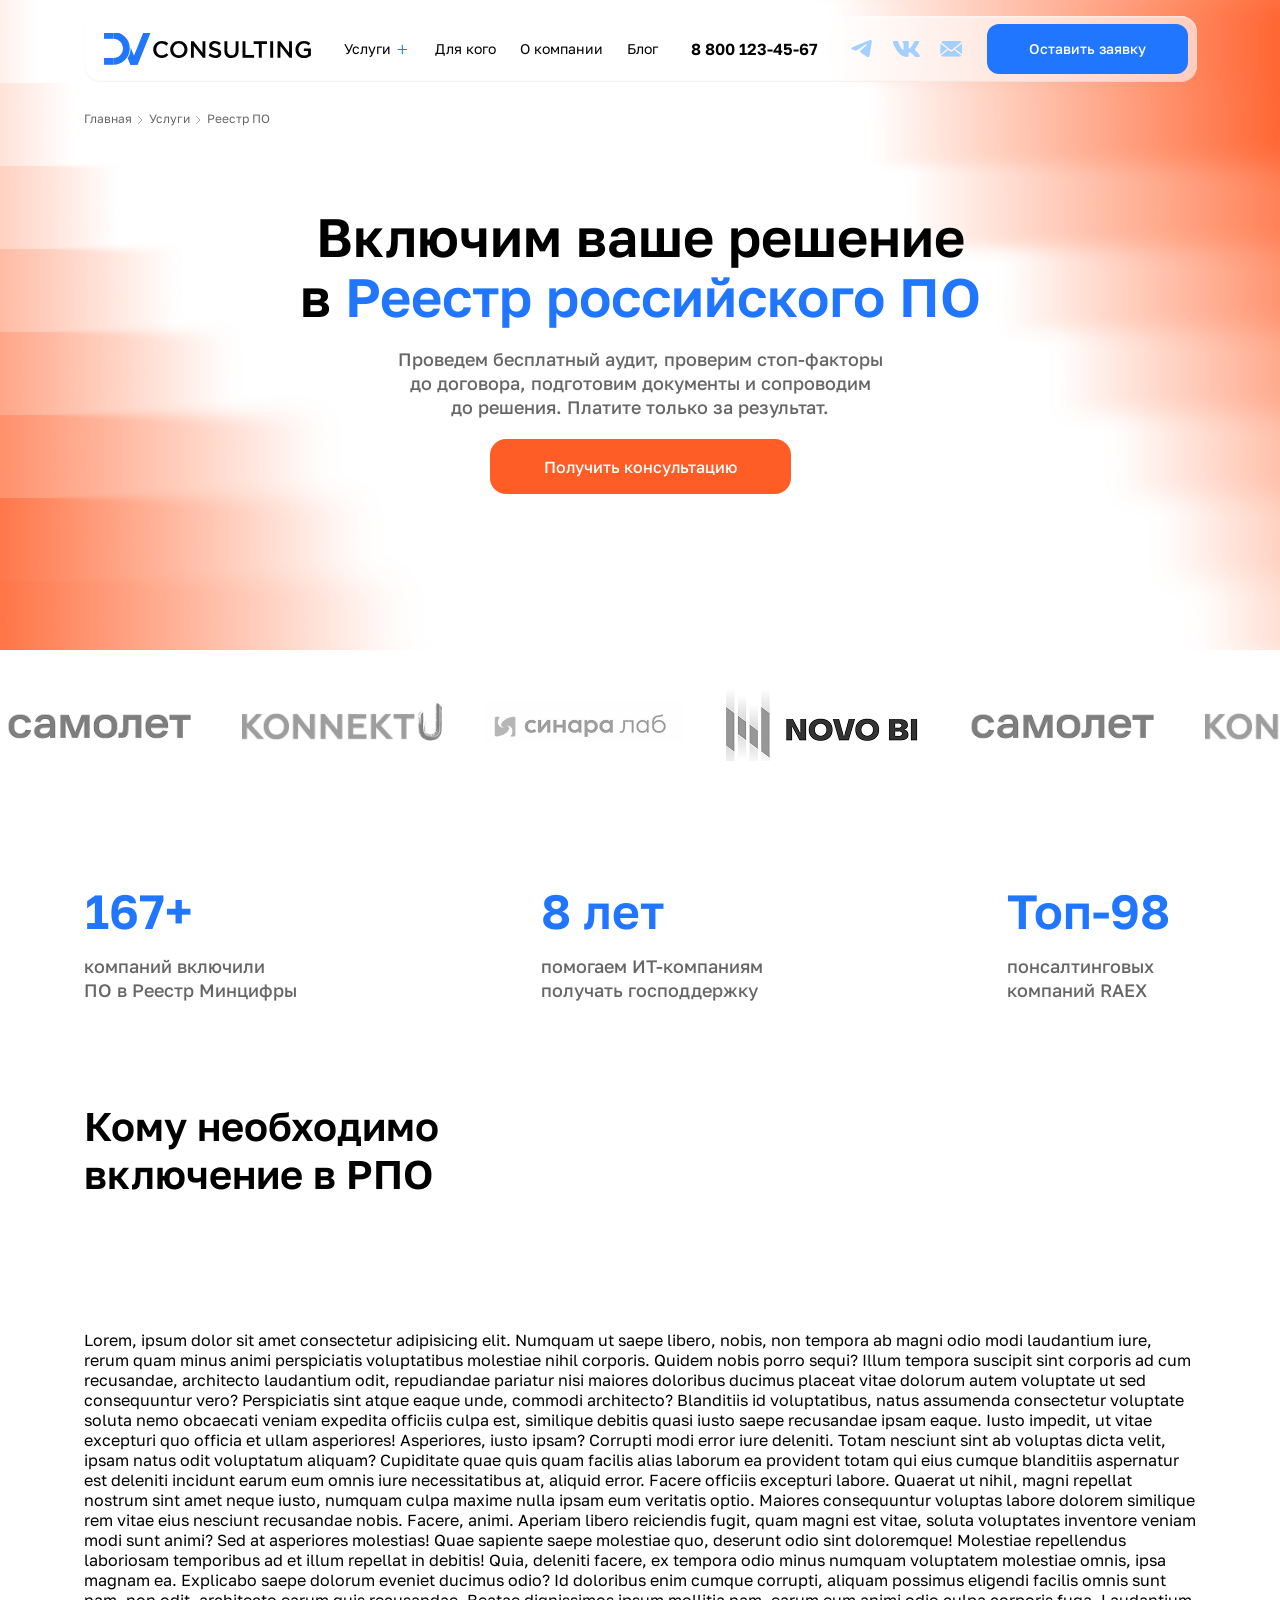
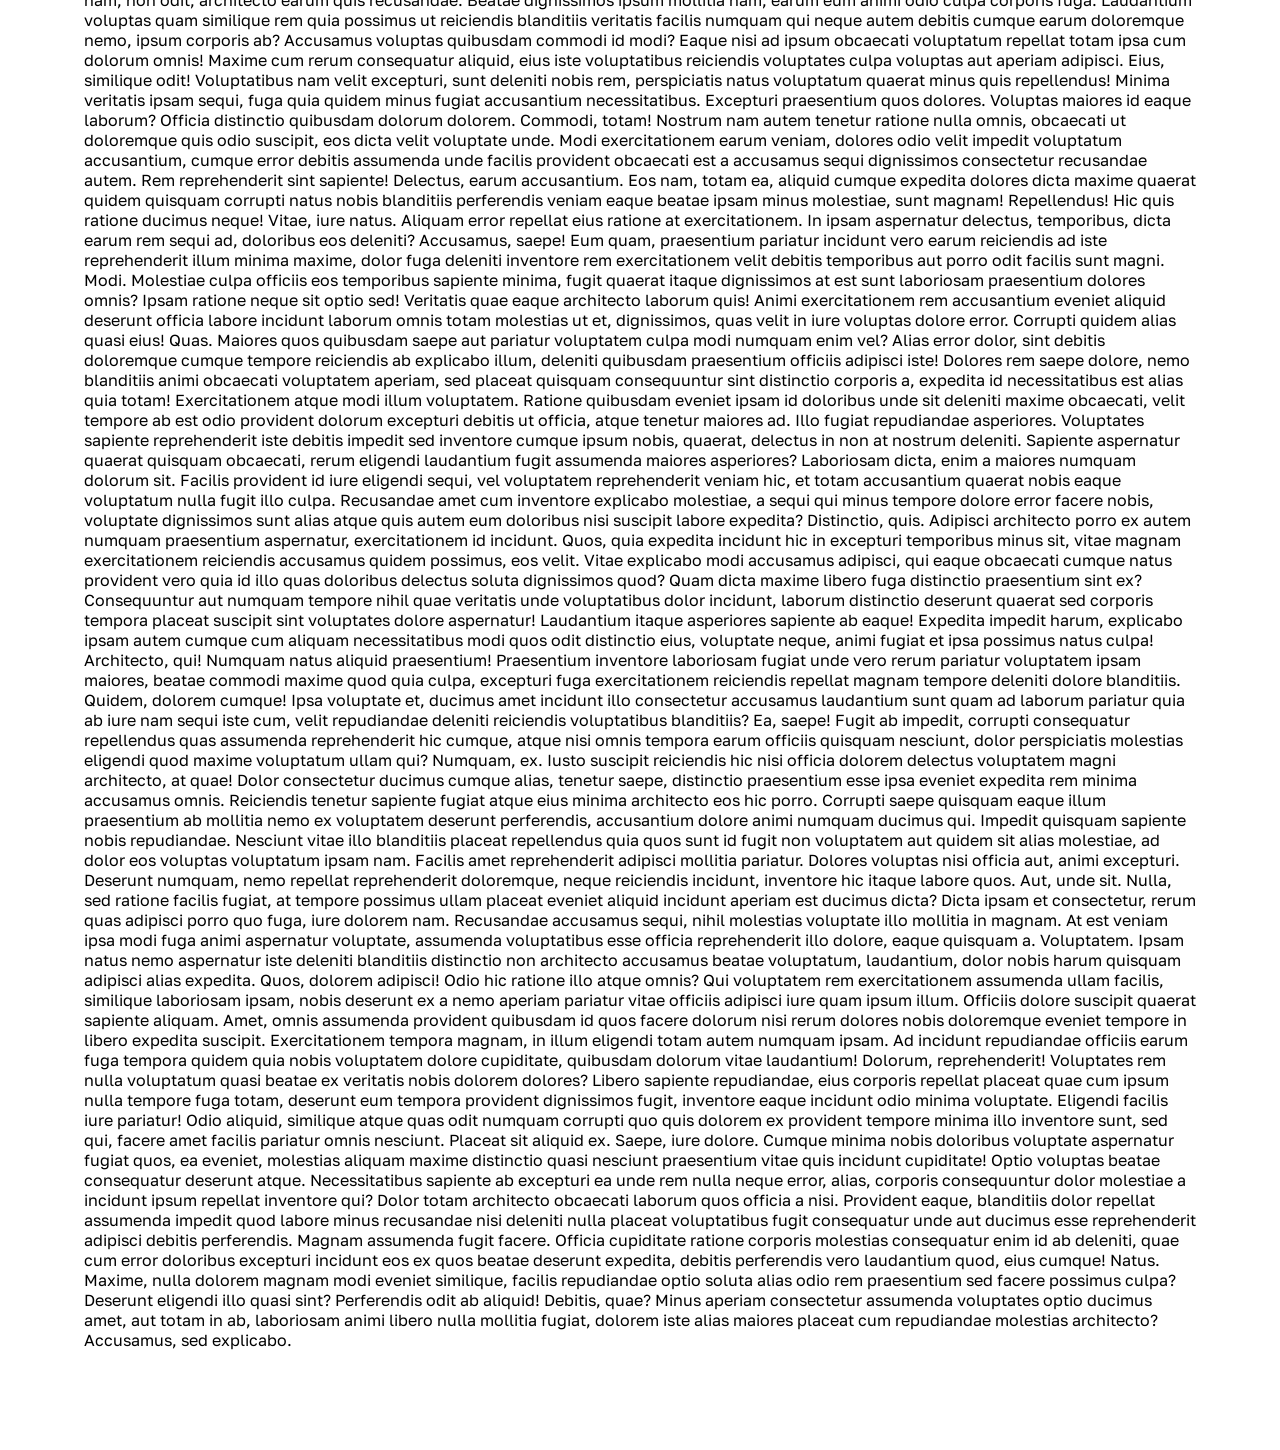
==== index.html @ 83bd67a0 "init" ====
<!DOCTYPE html>
<html lang="en">

<head>
    <meta charset="UTF-8">
    <meta name="viewport" content="width=device-width, initial-scale=1.0">
    <title>Document</title>
    <link rel="stylesheet" href="./styles/style.css">
</head>

<body>
    <header class="header">
        <div class="header-container glass-effect">
            <a href="#" class="logo-wrapper">
                <img src="./images/Logo.svg" alt="логотип">
            </a>
            <nav class="header-nav">

                <span class="header-nav__item" data-btn="header-menu">
                    Услуги
                </span>


                <a href="#" class="header-nav__item ">
                    Для кого
                </a>
                <a href="#" class="header-nav__item ">
                    О компании
                </a>
                <a href="#" class="header-nav__item ">
                    Блог
                </a>
            </nav>
            <a href="tel:+78001234567" class="number-phone-link">8 800 123-45-67</a>
            <div class="header-btns-container">
                <div class="social-links">
                    <a href="#" class="social-link social-link_tg"></a>
                    <a href="#" class="social-link social-link_vk"></a>
                    <a href="#" class="social-link social-link_mail"></a>
                </div>
                <div class="btn btn-second btn-small">Оставить заявку</div>
            </div>
            <div class="btn_mobile_menu"></div>
        </div>
        <div class="header-menu glass-effect">
            <div class="header-menu_column">
                <img src="./images/header-menu-icon/star.svg" alt="Звёздочка" class="header-menu_column__img">
                <h5 class="header-menu_column__title">
                    Статус
                </h5>
                <ol class="header-menu_column__list">
                    <li>
                        <a href="#">
                            Сопровождение
                        </a>
                    </li>
                    <li>
                        <a href="#">
                            Аудит
                        </a>
                    </li>
                    <li>
                        <a href="#">
                            Драфт договора
                        </a>
                    </li>
                    <li>
                        <a href="#">
                            Документация
                        </a>
                    </li>
                    <li>
                        <a href="#">
                            Инвестиции
                        </a>
                    </li>
                    <li>
                        <a href="#">
                            Микрогранты
                        </a>
                    </li>
                    <li>
                        <a href="#">
                            Оформление
                        </a>
                    </li>
                    <li>
                        <a href="#">
                            Консультации
                        </a>
                    </li>
                    <li>
                        <a href="#">
                            Статус Сколково
                        </a>
                    </li>
                    <li>
                        <a href="#">
                            Реестр МТК
                        </a>
                    </li>
                    <li>
                        <a href="#">
                            Статус ИНТЦ
                        </a>
                    </li>
                </ol>
            </div>
            <div class="header-menu_column">
                <img src="./images/header-menu-icon/shield.svg" alt="Щит" class="header-menu_column__img">
                <h5 class="header-menu_column__title">
                    Минпромторг
                </h5>
                <ol class="header-menu_column__list">
                    <li>
                        <a href="#">
                            Минпромторг
                        </a>
                    </li>
                    <li>
                        <a href="#">
                            Сертификация
                        </a>
                    </li>
                    <li>
                        <a href="#">
                            Документация
                        </a>
                    </li>
                    <li>
                        <a href="#">
                            Аудит
                        </a>
                    </li>
                    <li>
                        <a href="#">
                            Подбор кодов
                        </a>
                    </li>

                </ol>
            </div>
            <div class="header-menu_column">
                <img src="./images/header-menu-icon/IT.svg" alt="IT" class="header-menu_column__img">
                <h5 class="header-menu_column__title">
                    ИТ
                </h5>
                <ol class="header-menu_column__list">
                    <li>
                        <a href="#">
                            Реестр ПО
                        </a>
                    </li>
                    <li>
                        <a href="#">
                            ИТ аккредитация
                        </a>
                    </li>
                    <li>
                        <a href="#">
                            Документация
                        </a>
                    </li>
                    <li>
                        <a href="#">
                            Драфт договора
                        </a>
                    </li>
                    <li>
                        <a href="#">
                            Компоненты ПО
                        </a>
                    </li>
                    <li>
                        <a href="#">
                            Сопровождение
                        </a>
                    </li>

                </ol>
            </div>
            <div class="header-menu_column">
                <img src="./images/header-menu-icon/doc.svg" alt="Интеллектуальная собственность"
                    class="header-menu_column__img">
                <h5 class="header-menu_column__title">
                    Интеллектуальная <br>
                    собственность
                </h5>
                <ol class="header-menu_column__list">
                    <li>
                        <a href="#">
                            ЭВМ
                        </a>
                    </li>
                    <li>
                        <a href="#">
                            Патент
                        </a>
                    </li>
                    <li>
                        <a href="#">
                            Патентный поиск
                        </a>
                    </li>
                    <li>
                        <a href="#">
                            Товарный знак
                        </a>
                    </li>


                </ol>
            </div>
            <div class="header-menu_column">
                <img src="./images/header-menu-icon/mone.svg" alt="Привлечение финансирования"
                    class="header-menu_column__img">
                <h5 class="header-menu_column__title">
                    Привлечение<br>
                    финансирования
                </h5>
                <ol class="header-menu_column__list">
                    <li>
                        <a href="#">
                            Гранты
                        </a>
                    </li>
                    <li>
                        <a href="#">
                            Льготные кредиты
                        </a>
                    </li>
                    <li>
                        <a href="#">
                            Субсидии
                        </a>
                    </li>
                    <li>
                        <a href="#">
                            Отчетность ФСИ
                        </a>
                    </li>
                    <li>
                        <a href="#">
                            Отчетность МИП
                        </a>
                    </li>

                </ol>
            </div>
            <div class="header-menu_column">
                <img src="./images/header-menu-icon/case.svg" alt="Финансы и право" class="header-menu_column__img">
                <h5 class="header-menu_column__title">
                    Финансы и право
                </h5>
                <ol class="header-menu_column__list">
                    <li>
                        <a href="#">
                            Бухгалтерия
                        </a>
                    </li>
                    <li>
                        <a href="#">
                            Право
                        </a>
                    </li>


                </ol>
            </div>
        </div>
        <div class="mobile-menu-overlay glass-effect">
            <div class="mobile-menu-overlay__top">
                <a href="#" class="logo-wrapper logo-wrapper_menu">
                    <img src="./images/Logo2.svg" alt="логотип">
                </a>
                <div class="mobile-menu__close "></div>
            </div>
            <div class="mobile-menu__content_wrapper">
                <div class="mobile-menu__content">
                    <nav class="mobile-nav">
                        <div class="mobile-nav__dropdown">
                            <span class="mobile-nav__item mobile-nav__dropdown-title">
                                Услуги
                            </span>
                            <div class="mobile-nav__dropdown-content">
                                <div class="mobile-nav-menu">
                                    <div class="header-menu_column">
                                        <img src="./images/header-menu-icon/star.svg" alt="Звёздочка"
                                            class="header-menu_column__img">
                                        <h5 class="header-menu_column__title">
                                            Статус
                                        </h5>
                                        <ol class="header-menu_column__list">
                                            <li>
                                                <a href="#">
                                                    Сопровождение
                                                </a>
                                            </li>
                                            <li>
                                                <a href="#">
                                                    Аудит
                                                </a>
                                            </li>
                                            <li>
                                                <a href="#">
                                                    Драфт договора
                                                </a>
                                            </li>
                                            <li>
                                                <a href="#">
                                                    Документация
                                                </a>
                                            </li>
                                            <li>
                                                <a href="#">
                                                    Инвестиции
                                                </a>
                                            </li>
                                            <li>
                                                <a href="#">
                                                    Микрогранты
                                                </a>
                                            </li>
                                            <li>
                                                <a href="#">
                                                    Оформление
                                                </a>
                                            </li>
                                            <li>
                                                <a href="#">
                                                    Консультации
                                                </a>
                                            </li>
                                            <li>
                                                <a href="#">
                                                    Статус Сколково
                                                </a>
                                            </li>
                                            <li>
                                                <a href="#">
                                                    Реестр МТК
                                                </a>
                                            </li>
                                            <li>
                                                <a href="#">
                                                    Статус ИНТЦ
                                                </a>
                                            </li>
                                        </ol>
                                    </div>
                                    <div class="header-menu_column">
                                        <img src="./images/header-menu-icon/shield.svg" alt="Щит"
                                            class="header-menu_column__img">
                                        <h5 class="header-menu_column__title">
                                            Минпромторг
                                        </h5>
                                        <ol class="header-menu_column__list">
                                            <li>
                                                <a href="#">
                                                    Минпромторг
                                                </a>
                                            </li>
                                            <li>
                                                <a href="#">
                                                    Сертификация
                                                </a>
                                            </li>
                                            <li>
                                                <a href="#">
                                                    Документация
                                                </a>
                                            </li>
                                            <li>
                                                <a href="#">
                                                    Аудит
                                                </a>
                                            </li>
                                            <li>
                                                <a href="#">
                                                    Подбор кодов
                                                </a>
                                            </li>

                                        </ol>
                                    </div>
                                    <div class="header-menu_column">
                                        <img src="./images/header-menu-icon/IT.svg" alt="IT"
                                            class="header-menu_column__img">
                                        <h5 class="header-menu_column__title">
                                            ИТ
                                        </h5>
                                        <ol class="header-menu_column__list">
                                            <li>
                                                <a href="#">
                                                    Реестр ПО
                                                </a>
                                            </li>
                                            <li>
                                                <a href="#">
                                                    ИТ аккредитация
                                                </a>
                                            </li>
                                            <li>
                                                <a href="#">
                                                    Документация
                                                </a>
                                            </li>
                                            <li>
                                                <a href="#">
                                                    Драфт договора
                                                </a>
                                            </li>
                                            <li>
                                                <a href="#">
                                                    Компоненты ПО
                                                </a>
                                            </li>
                                            <li>
                                                <a href="#">
                                                    Сопровождение
                                                </a>
                                            </li>

                                        </ol>
                                    </div>
                                    <div class="header-menu_column">
                                        <img src="./images/header-menu-icon/doc.svg"
                                            alt="Интеллектуальная собственность" class="header-menu_column__img">
                                        <h5 class="header-menu_column__title">
                                            Интеллектуальная <br>
                                            собственность
                                        </h5>
                                        <ol class="header-menu_column__list">
                                            <li>
                                                <a href="#">
                                                    ЭВМ
                                                </a>
                                            </li>
                                            <li>
                                                <a href="#">
                                                    Патент
                                                </a>
                                            </li>
                                            <li>
                                                <a href="#">
                                                    Патентный поиск
                                                </a>
                                            </li>
                                            <li>
                                                <a href="#">
                                                    Товарный знак
                                                </a>
                                            </li>


                                        </ol>
                                    </div>
                                    <div class="header-menu_column">
                                        <img src="./images/header-menu-icon/mone.svg" alt="Привлечение финансирования"
                                            class="header-menu_column__img">
                                        <h5 class="header-menu_column__title">
                                            Привлечение<br>
                                            финансирования
                                        </h5>
                                        <ol class="header-menu_column__list">
                                            <li>
                                                <a href="#">
                                                    Гранты
                                                </a>
                                            </li>
                                            <li>
                                                <a href="#">
                                                    Льготные кредиты
                                                </a>
                                            </li>
                                            <li>
                                                <a href="#">
                                                    Субсидии
                                                </a>
                                            </li>
                                            <li>
                                                <a href="#">
                                                    Отчетность ФСИ
                                                </a>
                                            </li>
                                            <li>
                                                <a href="#">
                                                    Отчетность МИП
                                                </a>
                                            </li>

                                        </ol>
                                    </div>
                                    <div class="header-menu_column">
                                        <img src="./images/header-menu-icon/case.svg" alt="Финансы и право"
                                            class="header-menu_column__img">
                                        <h5 class="header-menu_column__title">
                                            Финансы и право
                                        </h5>
                                        <ol class="header-menu_column__list">
                                            <li>
                                                <a href="#">
                                                    Бухгалтерия
                                                </a>
                                            </li>
                                            <li>
                                                <a href="#">
                                                    Право
                                                </a>
                                            </li>


                                        </ol>
                                    </div>
                                </div>
                            </div>
                        </div>



                        <a href="#" class="mobile-nav__item ">
                            Для кого
                        </a>
                        <a href="#" class="mobile-nav__item ">
                            О компании
                        </a>
                        <a href="#" class="mobile-nav__item ">
                            Блог
                        </a>
                    </nav>
                    <a href="tel:+78001234567" class="mobile-menu-phone-link">8 800 123-45-67</a>
                    <div class="btn btn-second btn-small">Оставить заявку</div>
                </div>
                <div class="mobile-menu__bottom">
                    <div class="mobile-menu__bottom_info">
                        <a href="mailto:info+297088042@dv-consulting.ru">info+297088042@dv-consulting.ru</a>
                        <div class="mobile-menu__bottom_grid">
                            <a href="tel:+78001234567" class="mobile-menu-phone-link">8 800 123-45-67</a>
                            <div class="btn btn-second btn-small-x">Заказать звонок</div>

                        </div>
                        <span>г. Москва, ул. Тихвинская, д.2</span>
                    </div>
                    <div class="social-links">
                    <a href="#" class="social-link social-link_tg"></a>
                    <a href="#" class="social-link social-link_vk"></a>
                    <a href="#" class="social-link social-link_mail"></a>
                </div>
                </div>

            </div>


        </div>
    </header>

    <main class="main">
        <section class="hero">
            <img src="./images/BG_Img.png" alt="Фон" class="hero__bg-img">
            <div class="container">
                <nav class="breadcrumbs">
                    <a href="#">Главная</a>
                    <a href="#">Услуги</a>
                    <span>Реестр ПО</span>
                </nav>
                <div class="hero-content">
                    <h1>
                        Включим ваше решение в <span class="color-blue">Реестр российского ПО</span>
                    </h1>
                    <p class="txt-1 hero-text">
                        Проведем бесплатный аудит, проверим стоп-факторы до договора, подготовим документы и сопроводим
                        до решения. Платите только за результат.
                    </p>
                    <a href="#" class="btn btn-primary">Получить консультацию</a>
                </div>
            </div>
        </section>
        <section class="section_run-stroke">
            <div class="run-stroke__wrapper">
                <img src="./images/run_stroke/1.png" alt="">
                <img src="./images/run_stroke/2.png" alt="">
                <img src="./images/run_stroke/3.png" alt="">
                <img src="./images/run_stroke/4.png" alt="">

                <img src="./images/run_stroke/1.png" alt="">
            <img src="./images/run_stroke/2.png" alt="">
            <img src="./images/run_stroke/3.png" alt="">
            <img src="./images/run_stroke/4.png" alt="">

            <img src="./images/run_stroke/1.png" alt="">
            <img src="./images/run_stroke/2.png" alt="">
            <img src="./images/run_stroke/3.png" alt="">
            <img src="./images/run_stroke/4.png" alt="">
            </div>
        </section>
        <section class="section-stats">
            <div class="container">
                <div class="stats-content">
                    <div class="stats-item">
                        <h3 class="stats-item__title">
                            <span class="count-animated count-animated_right">170</span><span class="count-animated__dop">+</span>
                        </h3>
                        <p class="txt-1">
                            компаний включили <br> ПО в Реестр Минцифры
                        </p>
                    </div>
                    <div class="stats-item">
                        <h3 class="stats-item__title">
                            <span class="count-animated">9</span><span class="count-animated__dop"> лет</span>
                        </h3>
                        <p class="txt-1">
                            помогаем ИТ-компаниям <br> получать господдержку
                        </p>
                    </div>
                    <div class="stats-item">
                        <h3 class="stats-item__title">
                            <span class="count-animated__dop">Топ-</span><span class="count-animated">100</span>
                        </h3>
                        <p class="txt-1">
                            понсалтинговых <br> компаний RAEX
                        </p>
                    </div>
                </div>
            </div>
        </section>
        <section class="who_need">
            <div class="container flex-column-32">
                <div class="section_title">
                    <h2>
                        Кому необходимо включение в РПО
                    </h2>
                </div>
                <div class="who_need__content">
                    
                </div>
            </div>
        </section>
        <section>
            <div class="container">
                Lorem, ipsum dolor sit amet consectetur adipisicing elit. Numquam ut saepe libero, nobis, non tempora ab
                magni odio modi laudantium iure, rerum quam minus animi perspiciatis voluptatibus molestiae nihil
                corporis.
                Quidem nobis porro sequi? Illum tempora suscipit sint corporis ad cum recusandae, architecto laudantium
                odit, repudiandae pariatur nisi maiores doloribus ducimus placeat vitae dolorum autem voluptate ut sed
                consequuntur vero?
                Perspiciatis sint atque eaque unde, commodi architecto? Blanditiis id voluptatibus, natus assumenda
                consectetur voluptate soluta nemo obcaecati veniam expedita officiis culpa est, similique debitis quasi
                iusto saepe recusandae ipsam eaque.
                Iusto impedit, ut vitae excepturi quo officia et ullam asperiores! Asperiores, iusto ipsam? Corrupti
                modi error iure deleniti. Totam nesciunt sint ab voluptas dicta velit, ipsam natus odit voluptatum
                aliquam?
                Cupiditate quae quis quam facilis alias laborum ea provident totam qui eius cumque blanditiis aspernatur
                est deleniti incidunt earum eum omnis iure necessitatibus at, aliquid error. Facere officiis excepturi
                labore.
                Quaerat ut nihil, magni repellat nostrum sint amet neque iusto, numquam culpa maxime nulla ipsam eum
                veritatis optio. Maiores consequuntur voluptas labore dolorem similique rem vitae eius nesciunt
                recusandae nobis.
                Facere, animi. Aperiam libero reiciendis fugit, quam magni est vitae, soluta voluptates inventore veniam
                modi sunt animi? Sed at asperiores molestias! Quae sapiente saepe molestiae quo, deserunt odio sint
                doloremque!
                Molestiae repellendus laboriosam temporibus ad et illum repellat in debitis! Quia, deleniti facere, ex
                tempora odio minus numquam voluptatem molestiae omnis, ipsa magnam ea. Explicabo saepe dolorum eveniet
                ducimus odio?
                Id doloribus enim cumque corrupti, aliquam possimus eligendi facilis omnis sunt nam, non odit,
                architecto earum quis recusandae. Beatae dignissimos ipsum mollitia nam, earum eum animi odio culpa
                corporis fuga.
                Laudantium voluptas quam similique rem quia possimus ut reiciendis blanditiis veritatis facilis numquam
                qui neque autem debitis cumque earum doloremque nemo, ipsum corporis ab? Accusamus voluptas quibusdam
                commodi id modi?
                Eaque nisi ad ipsum obcaecati voluptatum repellat totam ipsa cum dolorum omnis! Maxime cum rerum
                consequatur aliquid, eius iste voluptatibus reiciendis voluptates culpa voluptas aut aperiam adipisci.
                Eius, similique odit!
                Voluptatibus nam velit excepturi, sunt deleniti nobis rem, perspiciatis natus voluptatum quaerat minus
                quis repellendus! Minima veritatis ipsam sequi, fuga quia quidem minus fugiat accusantium
                necessitatibus. Excepturi praesentium quos dolores.
                Voluptas maiores id eaque laborum? Officia distinctio quibusdam dolorum dolorem. Commodi, totam! Nostrum
                nam autem tenetur ratione nulla omnis, obcaecati ut doloremque quis odio suscipit, eos dicta velit
                voluptate unde.
                Modi exercitationem earum veniam, dolores odio velit impedit voluptatum accusantium, cumque error
                debitis assumenda unde facilis provident obcaecati est a accusamus sequi dignissimos consectetur
                recusandae autem. Rem reprehenderit sint sapiente!
                Delectus, earum accusantium. Eos nam, totam ea, aliquid cumque expedita dolores dicta maxime quaerat
                quidem quisquam corrupti natus nobis blanditiis perferendis veniam eaque beatae ipsam minus molestiae,
                sunt magnam! Repellendus!
                Hic quis ratione ducimus neque! Vitae, iure natus. Aliquam error repellat eius ratione at
                exercitationem. In ipsam aspernatur delectus, temporibus, dicta earum rem sequi ad, doloribus eos
                deleniti? Accusamus, saepe!
                Eum quam, praesentium pariatur incidunt vero earum reiciendis ad iste reprehenderit illum minima maxime,
                dolor fuga deleniti inventore rem exercitationem velit debitis temporibus aut porro odit facilis sunt
                magni. Modi.
                Molestiae culpa officiis eos temporibus sapiente minima, fugit quaerat itaque dignissimos at est sunt
                laboriosam praesentium dolores omnis? Ipsam ratione neque sit optio sed! Veritatis quae eaque architecto
                laborum quis!
                Animi exercitationem rem accusantium eveniet aliquid deserunt officia labore incidunt laborum omnis
                totam molestias ut et, dignissimos, quas velit in iure voluptas dolore error. Corrupti quidem alias
                quasi eius! Quas.
                Maiores quos quibusdam saepe aut pariatur voluptatem culpa modi numquam enim vel? Alias error dolor,
                sint debitis doloremque cumque tempore reiciendis ab explicabo illum, deleniti quibusdam praesentium
                officiis adipisci iste!
                Dolores rem saepe dolore, nemo blanditiis animi obcaecati voluptatem aperiam, sed placeat quisquam
                consequuntur sint distinctio corporis a, expedita id necessitatibus est alias quia totam! Exercitationem
                atque modi illum voluptatem.
                Ratione quibusdam eveniet ipsam id doloribus unde sit deleniti maxime obcaecati, velit tempore ab est
                odio provident dolorum excepturi debitis ut officia, atque tenetur maiores ad. Illo fugiat repudiandae
                asperiores.
                Voluptates sapiente reprehenderit iste debitis impedit sed inventore cumque ipsum nobis, quaerat,
                delectus in non at nostrum deleniti. Sapiente aspernatur quaerat quisquam obcaecati, rerum eligendi
                laudantium fugit assumenda maiores asperiores?
                Laboriosam dicta, enim a maiores numquam dolorum sit. Facilis provident id iure eligendi sequi, vel
                voluptatem reprehenderit veniam hic, et totam accusantium quaerat nobis eaque voluptatum nulla fugit
                illo culpa.
                Recusandae amet cum inventore explicabo molestiae, a sequi qui minus tempore dolore error facere nobis,
                voluptate dignissimos sunt alias atque quis autem eum doloribus nisi suscipit labore expedita?
                Distinctio, quis.
                Adipisci architecto porro ex autem numquam praesentium aspernatur, exercitationem id incidunt. Quos,
                quia expedita incidunt hic in excepturi temporibus minus sit, vitae magnam exercitationem reiciendis
                accusamus quidem possimus, eos velit.
                Vitae explicabo modi accusamus adipisci, qui eaque obcaecati cumque natus provident vero quia id illo
                quas doloribus delectus soluta dignissimos quod? Quam dicta maxime libero fuga distinctio praesentium
                sint ex?
                Consequuntur aut numquam tempore nihil quae veritatis unde voluptatibus dolor incidunt, laborum
                distinctio deserunt quaerat sed corporis tempora placeat suscipit sint voluptates dolore aspernatur!
                Laudantium itaque asperiores sapiente ab eaque!
                Expedita impedit harum, explicabo ipsam autem cumque cum aliquam necessitatibus modi quos odit
                distinctio eius, voluptate neque, animi fugiat et ipsa possimus natus culpa! Architecto, qui! Numquam
                natus aliquid praesentium!
                Praesentium inventore laboriosam fugiat unde vero rerum pariatur voluptatem ipsam maiores, beatae
                commodi maxime quod quia culpa, excepturi fuga exercitationem reiciendis repellat magnam tempore
                deleniti dolore blanditiis. Quidem, dolorem cumque!
                Ipsa voluptate et, ducimus amet incidunt illo consectetur accusamus laudantium sunt quam ad laborum
                pariatur quia ab iure nam sequi iste cum, velit repudiandae deleniti reiciendis voluptatibus blanditiis?
                Ea, saepe!
                Fugit ab impedit, corrupti consequatur repellendus quas assumenda reprehenderit hic cumque, atque nisi
                omnis tempora earum officiis quisquam nesciunt, dolor perspiciatis molestias eligendi quod maxime
                voluptatum ullam qui? Numquam, ex.
                Iusto suscipit reiciendis hic nisi officia dolorem delectus voluptatem magni architecto, at quae! Dolor
                consectetur ducimus cumque alias, tenetur saepe, distinctio praesentium esse ipsa eveniet expedita rem
                minima accusamus omnis.
                Reiciendis tenetur sapiente fugiat atque eius minima architecto eos hic porro. Corrupti saepe quisquam
                eaque illum praesentium ab mollitia nemo ex voluptatem deserunt perferendis, accusantium dolore animi
                numquam ducimus qui.
                Impedit quisquam sapiente nobis repudiandae. Nesciunt vitae illo blanditiis placeat repellendus quia
                quos sunt id fugit non voluptatem aut quidem sit alias molestiae, ad dolor eos voluptas voluptatum ipsam
                nam.
                Facilis amet reprehenderit adipisci mollitia pariatur. Dolores voluptas nisi officia aut, animi
                excepturi. Deserunt numquam, nemo repellat reprehenderit doloremque, neque reiciendis incidunt,
                inventore hic itaque labore quos. Aut, unde sit.
                Nulla, sed ratione facilis fugiat, at tempore possimus ullam placeat eveniet aliquid incidunt aperiam
                est ducimus dicta? Dicta ipsam et consectetur, rerum quas adipisci porro quo fuga, iure dolorem nam.
                Recusandae accusamus sequi, nihil molestias voluptate illo mollitia in magnam. At est veniam ipsa modi
                fuga animi aspernatur voluptate, assumenda voluptatibus esse officia reprehenderit illo dolore, eaque
                quisquam a. Voluptatem.
                Ipsam natus nemo aspernatur iste deleniti blanditiis distinctio non architecto accusamus beatae
                voluptatum, laudantium, dolor nobis harum quisquam adipisci alias expedita. Quos, dolorem adipisci! Odio
                hic ratione illo atque omnis?
                Qui voluptatem rem exercitationem assumenda ullam facilis, similique laboriosam ipsam, nobis deserunt ex
                a nemo aperiam pariatur vitae officiis adipisci iure quam ipsum illum. Officiis dolore suscipit quaerat
                sapiente aliquam.
                Amet, omnis assumenda provident quibusdam id quos facere dolorum nisi rerum dolores nobis doloremque
                eveniet tempore in libero expedita suscipit. Exercitationem tempora magnam, in illum eligendi totam
                autem numquam ipsam.
                Ad incidunt repudiandae officiis earum fuga tempora quidem quia nobis voluptatem dolore cupiditate,
                quibusdam dolorum vitae laudantium! Dolorum, reprehenderit! Voluptates rem nulla voluptatum quasi beatae
                ex veritatis nobis dolorem dolores?
                Libero sapiente repudiandae, eius corporis repellat placeat quae cum ipsum nulla tempore fuga totam,
                deserunt eum tempora provident dignissimos fugit, inventore eaque incidunt odio minima voluptate.
                Eligendi facilis iure pariatur!
                Odio aliquid, similique atque quas odit numquam corrupti quo quis dolorem ex provident tempore minima
                illo inventore sunt, sed qui, facere amet facilis pariatur omnis nesciunt. Placeat sit aliquid ex.
                Saepe, iure dolore. Cumque minima nobis doloribus voluptate aspernatur fugiat quos, ea eveniet,
                molestias aliquam maxime distinctio quasi nesciunt praesentium vitae quis incidunt cupiditate! Optio
                voluptas beatae consequatur deserunt atque.
                Necessitatibus sapiente ab excepturi ea unde rem nulla neque error, alias, corporis consequuntur dolor
                molestiae a incidunt ipsum repellat inventore qui? Dolor totam architecto obcaecati laborum quos officia
                a nisi.
                Provident eaque, blanditiis dolor repellat assumenda impedit quod labore minus recusandae nisi deleniti
                nulla placeat voluptatibus fugit consequatur unde aut ducimus esse reprehenderit adipisci debitis
                perferendis. Magnam assumenda fugit facere.
                Officia cupiditate ratione corporis molestias consequatur enim id ab deleniti, quae cum error doloribus
                excepturi incidunt eos ex quos beatae deserunt expedita, debitis perferendis vero laudantium quod, eius
                cumque! Natus.
                Maxime, nulla dolorem magnam modi eveniet similique, facilis repudiandae optio soluta alias odio rem
                praesentium sed facere possimus culpa? Deserunt eligendi illo quasi sint? Perferendis odit ab aliquid!
                Debitis, quae?
                Minus aperiam consectetur assumenda voluptates optio ducimus amet, aut totam in ab, laboriosam animi
                libero nulla mollitia fugiat, dolorem iste alias maiores placeat cum repudiandae molestias architecto?
                Accusamus, sed explicabo.
            </div>
        </section>
    </main>






    <script src="./scripts/script.js"></script>
</body>

</html>
---- styles/style.css ----
@font-face {
    font-family: "Golos Text";
    src: url('../fonts/GolosText-Regular.ttf');
    font-weight: 400;
}

@font-face {
    font-family: "Golos Text";
    src: url('../fonts/GolosText-Medium.ttf');
    font-weight: 500;
}

@font-face {
    font-family: "Golos Text";
    src: url('../fonts/GolosText-SemiBold.ttf');
    font-weight: 600;
}

:root {
    --white: #FFFFFF;
    --white-additional: #FFFFFF99;
    --black: #000000;
    --black-additional: #00000099;
    --light-blue-main: #2176FF;
    --light-blue-hover: #0750C6;
    --light-blue-light: #E9F1FF;
    --light-blue-middle: #A2D0FF;

    --Minpromtorg: #1CCAFA;
    --Minpromtorg-hover: #00B3E5;
    --IT: #FF5C26;
    --IT-hover: #EE4C16;
    --Intellectual: #785CFF;
    --Intellectual-hover: #5939F4;
    --Status: #29D2B5;
    --Status-hover: #13BEA1;
    --Money: #EC5547;
    --Money-hover: #DA3B2C;
    --Finance: #FFA60E;
    --Finance-hover: #EA9300;
}

* {
    margin: 0;
    padding: 0;
    box-sizing: border-box;
}

a {
    text-decoration: none;
    color: inherit;
    transition: color .3s ease;
}
.flex-column-32 {
    display: flex;
    flex-direction: column;
    gap: 32px;
}
html {
    font-family: "Golos Text";
    font-weight: 400;
    font-size: 16px;
    color: var(--black);
}

section:not(:first-child) {
    margin: 100px 0;
}

.container {
    max-width: 1136px;
    padding: 0 12px;
    margin: 0 auto;
}

h1 {
    font-size: 54px;
    line-height: 60px;
    font-weight: 600;
}

h2 {
    font-size: 40px;
    line-height: 48px;
    font-weight: 600;
}

h3 {
    font-size: 24px;
    line-height: 32px;
    font-weight: 600;
}

h4 {
    font-size: 18px;
    line-height: 24px;
    font-weight: 600;
}

h5 {
    font-size: 16px;
    line-height: 22px;
    font-weight: 600;
}

.txt-1 {
    font-weight: 500;
    font-size: 18px;
    line-height: 24px;
}

.txt-2 {
    font-weight: 400;
    font-size: 16px;
    line-height: 22px;
}

.txt-3 {
    font-weight: 400;
    font-size: 14px;
    line-height: 18px;
}

.txt-4 {
    font-weight: 400;
    font-size: 12px;
    line-height: 16px;
}

.color-blue {
    color: var(--light-blue-main);
}

.btn {
    display: flex;
    align-items: center;
    justify-content: center;
    font-weight: 500;
    font-size: 16px;
    line-height: 18px;
    height: 55px;
    border-radius: 16px;
    transition: background-color .3s ease;
    color: var(--white);
    cursor: pointer;
    text-align: center;
    padding: 10px 54px;
}

.btn-small {
    height: 50px;
    border-radius: 12px;
    font-weight: 500;
    font-size: 14px;
    line-height: 16px;
}

.btn-small-x {
    height: 40px;
    border-radius: 12px;
    font-weight: 500;
    font-size: 14px;
    line-height: 13px;
    padding: 10px 30px;
}

.btn-second {
    padding: 10px 42px;
    background-color: var(--light-blue-main);
}

.btn-second:hover {
    background-color: var(--light-blue-hover);
}

.btn-primary {
    background-color: var(--IT);
}

.btn-primary:hover {
    background-color: var(--IT-hover);

}


.glass-effect {
    backdrop-filter: blur(16px);
    -webkit-backdrop-filter: blur(16px);

    box-shadow:
        inset 0 1px 2px rgba(255, 255, 255, 0.705),
        inset 0 -1px 2px rgba(117, 117, 117, 0.103);
}

.header {
    position: fixed;
    top: 0;
    left: 0;
    width: 100%;
    z-index: 10;
    padding: 16px 24px 0;
}

.header-container {
    width: 100%;
    max-width: 1113px;
    margin: 0 auto;
    padding: 8px;
    border-radius: 16px;
    padding-left: 20px;
    background: #FFFFFF99;
    display: flex;
    align-items: center;
    justify-content: space-between;
    gap: 10px;

}

.logo-wrapper {
    display: block;
    width: 208px;
    height: 33px;
    flex-shrink: 0;
}

.logo-wrapper img {
    width: 100%;
    height: 100%;
    object-fit: cover;
}

.header-btns-container {
    display: flex;
    align-items: center;
    gap: 24px;
}

.social-links {
    display: flex;
    align-items: center;
    gap: 20px;
}

.social-link {
    flex-shrink: 0;
    mask-position: center;
    mask-repeat: no-repeat;
    mask-size: contain;
    background-color: var(--light-blue-middle);
    transition: background-color .3s ease;
}

.social-link:hover {
    background-color: var(--light-blue-main);

}

.social-link_tg {
    width: 22.6px;
    height: 18.41px;
    mask-image: url('../images/icons/tg.svg');
}

.social-link_vk {
    width: 26.8px;
    height: 15.9px;
    mask-image: url('../images/icons/vk.svg');
}

.social-link_mail {
    width: 23.44px;
    height: 16.74px;
    mask-image: url('../images/icons/mail.svg');
}

.number-phone-link {
    font-weight: 600;
    font-size: 16px;
    line-height: 20px;
}

.number-phone-link:hover {
    color: var(--light-blue-main);
}

.header-nav {
    display: flex;
    align-items: center;
    gap: 24px;
}

.header-nav__item {
    font-size: 14px;
    line-height: 18px;
    cursor: pointer;
    transition: color .3s ease;
}

.header-nav__item:hover {
    color: var(--light-blue-main);
}

.header-dropmenu {
    display: flex;
    align-items: center;
}

[data-btn="header-menu"] {
    display: flex;
    align-items: center;
    gap: 2px;
}

[data-btn="header-menu"]::after {
    content: '';
    display: block;
    width: 18px;
    height: 18px;
    flex-shrink: 0;
    transition: transform .3s ease;
    background: url('../images/icons/plus.svg') 50% / contain no-repeat;
}

[data-btn="header-menu"].is-open::after {
    transform: rotate(45deg);
}

.header-menu {
    position: fixed;
    max-width: 943px;
    overflow-y: auto;
    width: calc(100% - 48px);
    z-index: -1;
    top: 90px;
    max-height: calc(100% - 120px);
    padding: 24px;

    left: 50%;
    transform: translateX(-80%) translateY(-50%) scale(0);
    border-radius: 20px;
    background: #FFFFFF99;
    transition: transform .4s ease;
    display: flex;
    align-items: start;
    gap: 25px;
    flex-wrap: wrap;

}

.header-menu>* {
    opacity: 0;
    transition: opacity .2s ease;
}

.header-menu.is-open>* {
    opacity: 1;
    transition: opacity .5s ease;
}

.header-menu.is-open {
    transform: translateX(-50%) translateY(0%) scale(1);
}

.header-menu_column {
    display: flex;
    flex-direction: column;
    gap: 16px;
}

.header-menu_column__img {
    width: 31px;
    height: 31px;
    object-fit: contain;
}

.header-menu_column__title {
    color: var(--black-additional);
}

.header-menu_column__list {
    display: flex;
    flex-direction: column;
    gap: 12px;
    list-style: none;
}

.header-menu_column__list a {
    font-size: 14px;
    line-height: 18px;
}

.header-menu_column__list a:hover {
    color: var(--light-blue-hover);
}

.hero {
    position: relative;
    min-height: 650px;
    padding-top: 111px;
    z-index: 1;
}

.hero__bg-img {
    position: absolute;
    z-index: -1;
    top: 0;
    left: 0;
    width: 100%;
    height: 100%;
    object-fit: fill;
}

.breadcrumbs {
    color: var(--black-additional);
    font-size: 12px;
    line-height: 16px;
    display: flex;
    align-items: center;
    gap: 6px;
    flex-wrap: wrap;
}

.breadcrumbs a {
    display: flex;
    align-items: center;
    gap: 6px;
}

.breadcrumbs a::after {
    content: '';
    display: block;
    flex-shrink: 0;
    margin-top: 2px;
    width: 5px;
    height: 8px;
    background-color: currentColor;
    mask-image: url('../images/icons/breadcrumb_vector.svg');
    mask-repeat: no-repeat;
    mask-size: contain;
    mask-position: center;
}

.breadcrumbs a:hover {
    color: var(--black);
}

.hero-content {
    display: flex;
    align-items: center;
    flex-direction: column;
    gap: 20px;
    max-width: 711px;
    margin: 0 auto;
    margin-top: 80px;
    margin-bottom: 80px;
    text-align: center;
}

.hero-text {
    max-width: 511px;
    color: var(--black-additional);
}

.stats-content {
    display: flex;
    align-items: start;
    justify-content: space-between;
    gap: 30px;
}

.stats-item {
    display: flex;
    flex-direction: column;
    gap: 16px;
}

.stats-item p {
    color: var(--black-additional);
}

.count-animated {
    display: inline-block;

}

.count-animated_right {
    text-align: end;
}

.stats-item__title {
    font-weight: 600;
    font-size: 48px;
    line-height: 54px;
    color: var(--light-blue-main);
}

.btn_mobile_menu {
    display: none;
    width: 36px;
    cursor: pointer;
    height: 31px;
    background: url('../images/icons/Menu.svg') 50% / contain no-repeat;
}

.mobile-menu-overlay {
    position: fixed;
    top: 0;
    bottom: 0;
    left: 0;
    right: 0;
    z-index: 11;
    padding: 24px 12px 0;
    background-color: var(--black-additional);
    display: flex;
    flex-direction: column;
    gap: 10px;
    color: var(--white);

    opacity: 0;
    pointer-events: none;
    transition: opacity .3s ease;

}

.mobile-menu-overlay.is-open {
    opacity: 1;
    pointer-events: all;
}

.logo-wrapper.logo-wrapper_menu {
    width: 224px;
    height: 35px;
}

.mobile-menu-overlay__top {
    display: flex;
    align-items: center;
    justify-content: space-between;
    padding: 6px 12px;
}

.mobile-menu__close {
    width: 40px;
    height: 40px;
    border-radius: 40px;
    flex-shrink: 0;
    display: flex;
    cursor: pointer;
    align-items: center;
    justify-content: center;
    background: linear-gradient(125deg, #3a3a3a28, #a5a5a542);
    box-shadow: inset 0 1px 2px rgba(255, 255, 255, 0.705), inset 0 -1px 2px rgba(117, 117, 117, 0.103);
}

.mobile-menu__close::before {
    width: 20px;
    height: 20px;
    background: url('../images/icons/x-01.svg') 50% / contain no-repeat;
    display: block;
    content: '';
}

.mobile-nav {
    display: flex;
    flex-direction: column;
    gap: 4px;

    color: var(--white);

}

.mobile-nav__item {
    padding: 16px 0;
    font-size: 14px;
    line-height: 18px;
    cursor: pointer;
    width: fit-content;
    transition: color .3s ease;
}

.mobile-nav__item:hover {
    color: var(--light-blue-main);
}

.mobile-nav__dropdown-title {
    display: flex;
    align-items: center;
    gap: 3px;
}

.mobile-nav__dropdown-title::after {
    width: 18px;
    height: 18px;
    content: '';
    display: block;
    flex-shrink: 0;
    background: url('../images/icons/plus.svg') 50% / contain no-repeat;
    transition: transform .3s ease;
}

.mobile-nav__dropdown {
    display: flex;
    flex-direction: column;
}

.mobile-nav-menu {
    display: flex;
    align-items: start;
    flex-wrap: wrap;
    gap: 48px 32px;
    padding: 12px;
    padding-bottom: 23px;
    background: #0000001A;
    border-radius: 16px;
}

.mobile-nav__dropdown-content {
    margin-top: 0;
    opacity: 0;
    height: 0;
    overflow: hidden;
    transition: max-height .5s ease, margin .3s ease, opacity .3s ease;
}

.mobile-nav__dropdown.is-open .mobile-nav__dropdown-content {
    margin-top: 4px;
    opacity: 1;
    height: auto;

}

.mobile-nav__dropdown-content .header-menu_column__title {
    font-weight: 400;
    color: var(--white-additional);
}

.mobile-nav__dropdown.is-open .mobile-nav__dropdown-title::after {
    transform: rotate(45deg);
}

.mobile-menu__content_wrapper {
    display: flex;
    flex-direction: column;
    gap: 50px;
    padding-bottom: 48px;
    height: 100%;
    overflow-y: auto;
}

.mobile-menu__content {
    padding: 0 12px;
    display: flex;
    flex-direction: column;
    align-items: start;
    gap: 20px;
}

.mobile-menu-phone-link {
    width: fit-content;
    font-weight: 600;
    font-size: 16px;
    line-height: 20px;
    color: var(--white);
}

.mobile-menu__bottom {
    max-width: 500px;
    width: 100%;

    padding: 12px;
    border-radius: 16px;
    display: flex;
    flex-direction: column;
    margin-top: auto;
    gap: 33px;
    background: linear-gradient(125deg, #3a3a3a28, #a5a5a542);
    box-shadow: inset 0 1px 2px rgba(255, 255, 255, 0.705), inset 0 -1px 2px rgba(117, 117, 117, 0.103);
}

.mobile-menu__bottom_info {
    display: flex;
    flex-direction: column;
    gap: 16px;
}

.mobile-menu__bottom_grid {
    display: grid;
    align-items: center;
    grid-template-columns: auto 1fr;
    gap: 16px;
}

.mobile-menu__bottom .social-links {
    gap: 30px;
}

.mobile-menu__bottom .social-link {
    height: 48px;
    background-color: var(--white);
}

.mobile-menu__bottom .social-link:hover {
    background-color: var(--light-blue-main);
}

section.section_run-stroke {
    overflow: hidden;
    padding: 32px 0 23px;
    margin: 0;

}

.run-stroke__wrapper {
    display: flex;
    align-items: center;
    gap: 42px;
    width: max-content;
    animation: scrollLeft 20s linear infinite;
}
.section_title {
    max-width: 534px;
}
/* 
.section_run-stroke:hover .run-stroke__wrapper {
    animation-play-state: paused;
} */

@keyframes scrollLeft {
    0% {
        transform: translateX(0);
    }

    100% {
        transform: translateX(-50%);
    }
}

.run-stroke__wrapper img {
    height: auto;
    max-width: 200px;
    flex-shrink: 0;
    display: block;
    transition: transform .8s ease;

}

.run-stroke__wrapper img:hover {
    transform: scale(1.1);
}
.who_need__content {
    display: grid;
    grid-template-columns: 1fr 1fr;
    gap: 16px;
}
@media (max-width:1200px) {
    .logo-wrapper {
        width: 177px;
        height: 28px;
    }

    .header-container {
        padding: 8px;
    }

    .social-links,
    .header-btns-container,
    .header-nav {
        gap: 14px;
    }

    .header .number-phone-link {
        display: none;
    }
}

@media (max-width:1000px) {
    section:not(:first-child) {
        margin: 80px 0;
    }

    section.section_run-stroke {
        overflow: hidden;
        padding: 21px 0 0;
        margin: 0;

    }

    .run-stroke__wrapper img {
        max-width: 150px;
    }

    .run-stroke__wrapper {
        height: 54px;
    }

    .header-menu,
    .header-nav,
    .header-btns-container {
        display: none;
    }

    .header-container {
        padding: 12px;
        padding-right: 16px;
    }

    .btn_mobile_menu {
        display: block;
    }

    .stats-content {
        display: flex;
        flex-direction: column;
        align-items: center;
        text-align: center;
        gap: 32px;
    }
}

@media (max-width:768px) {
    h1 {
        font-size: 30px;
        line-height: 32px;
    }

    .txt-1 {
        font-size: 16px;
        line-height: 22px;
        font-weight: 400;
    }

    .hero-content h1 {
        max-width: 311px;
    }

    .hero-content {
        max-width: 351px;
        gap: 24px;
    }

    .stats-item__title {
        font-size: 30px;
        line-height: 32px;
    }

    .stats-item p {
        font-size: 18px;
        line-height: 24px;
        font-weight: 500;
    }
}

@media (max-width:400px) {
    .mobile-menu__bottom_grid {
        display: flex;
        flex-direction: column;
        align-items: start;
    }
}
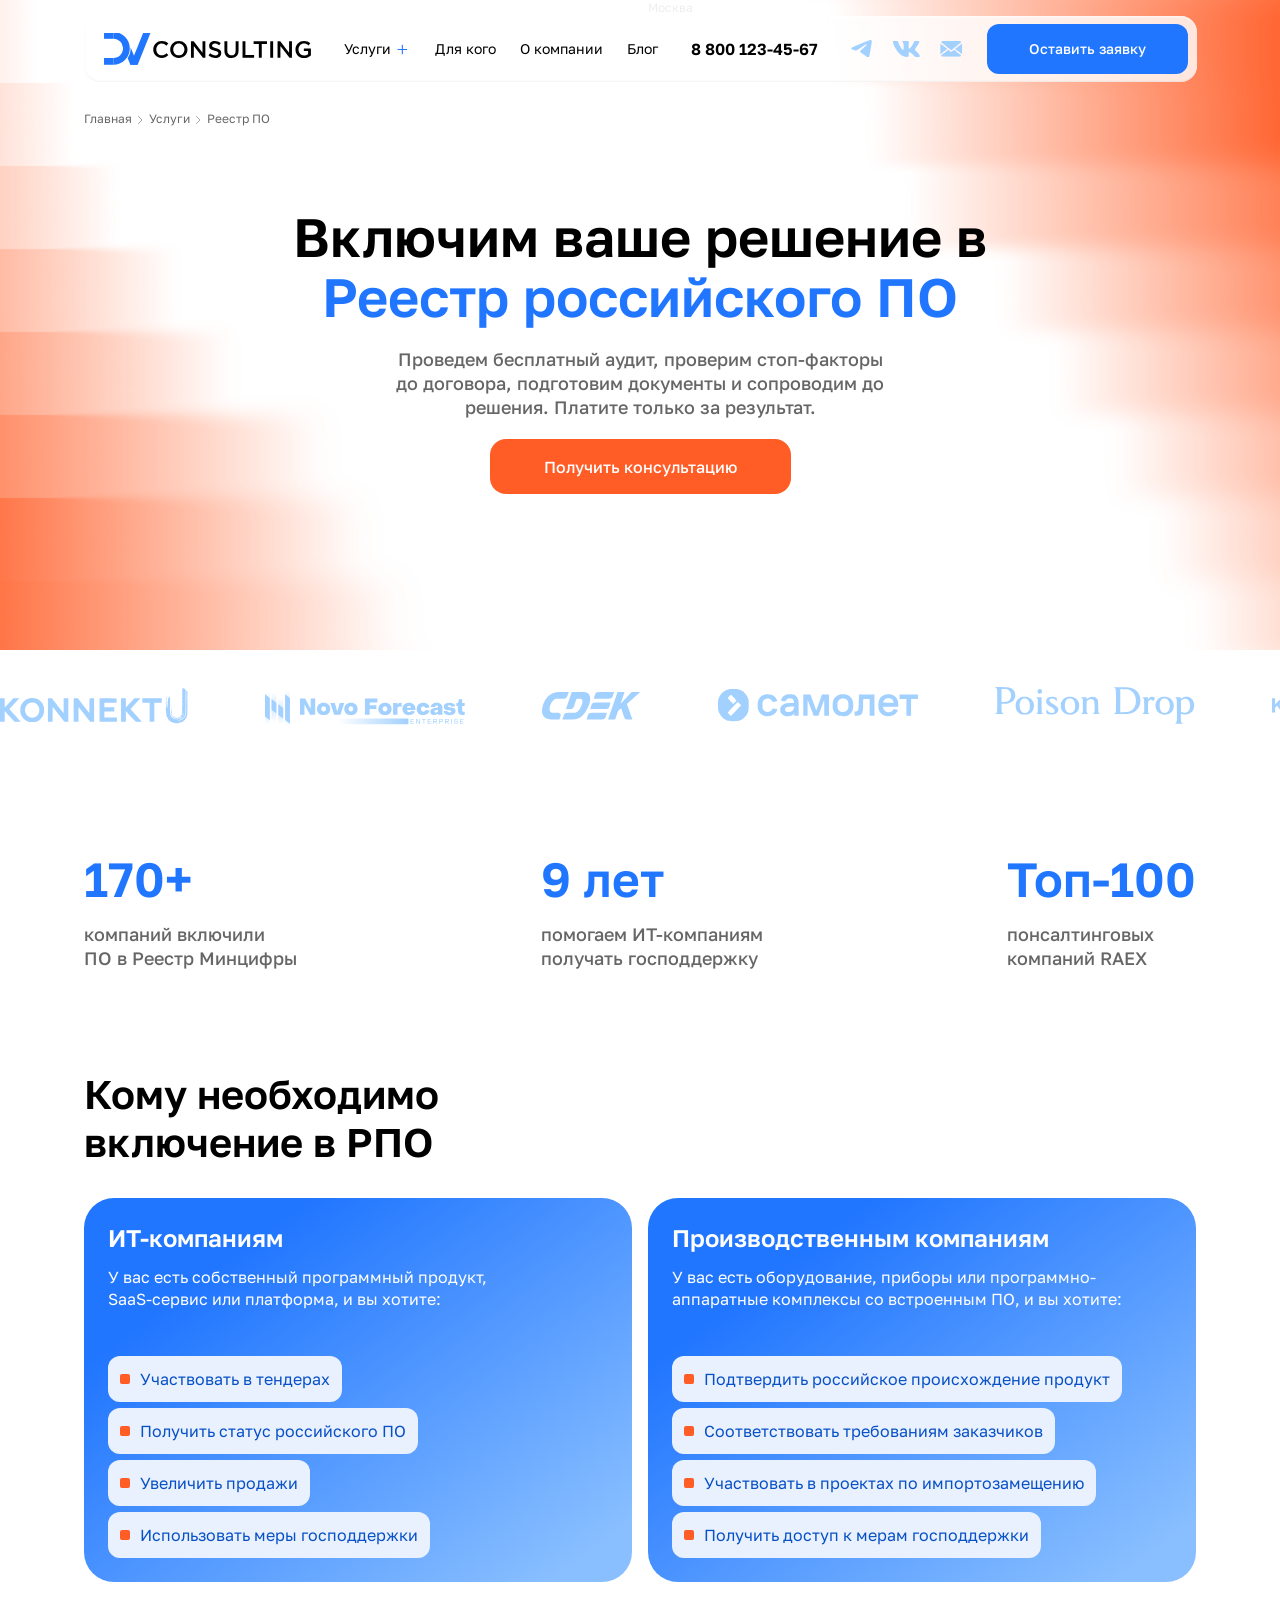
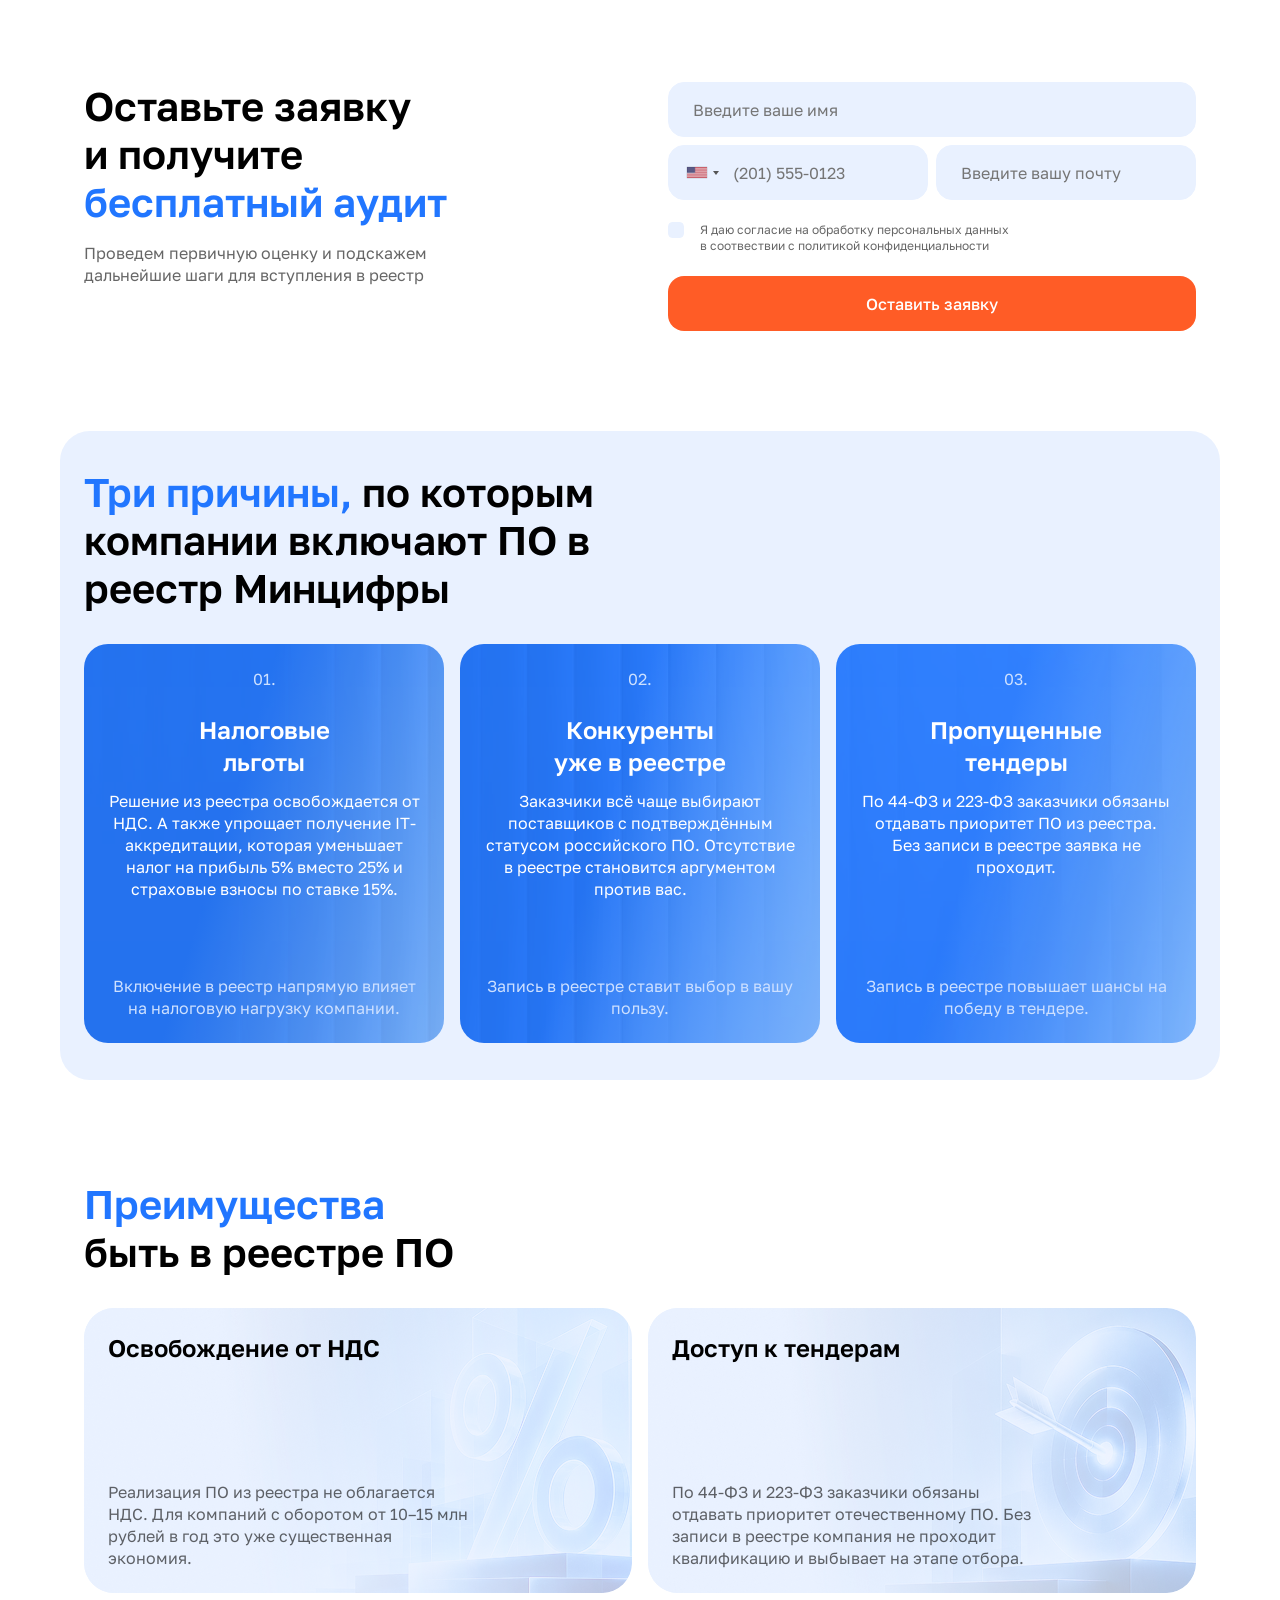
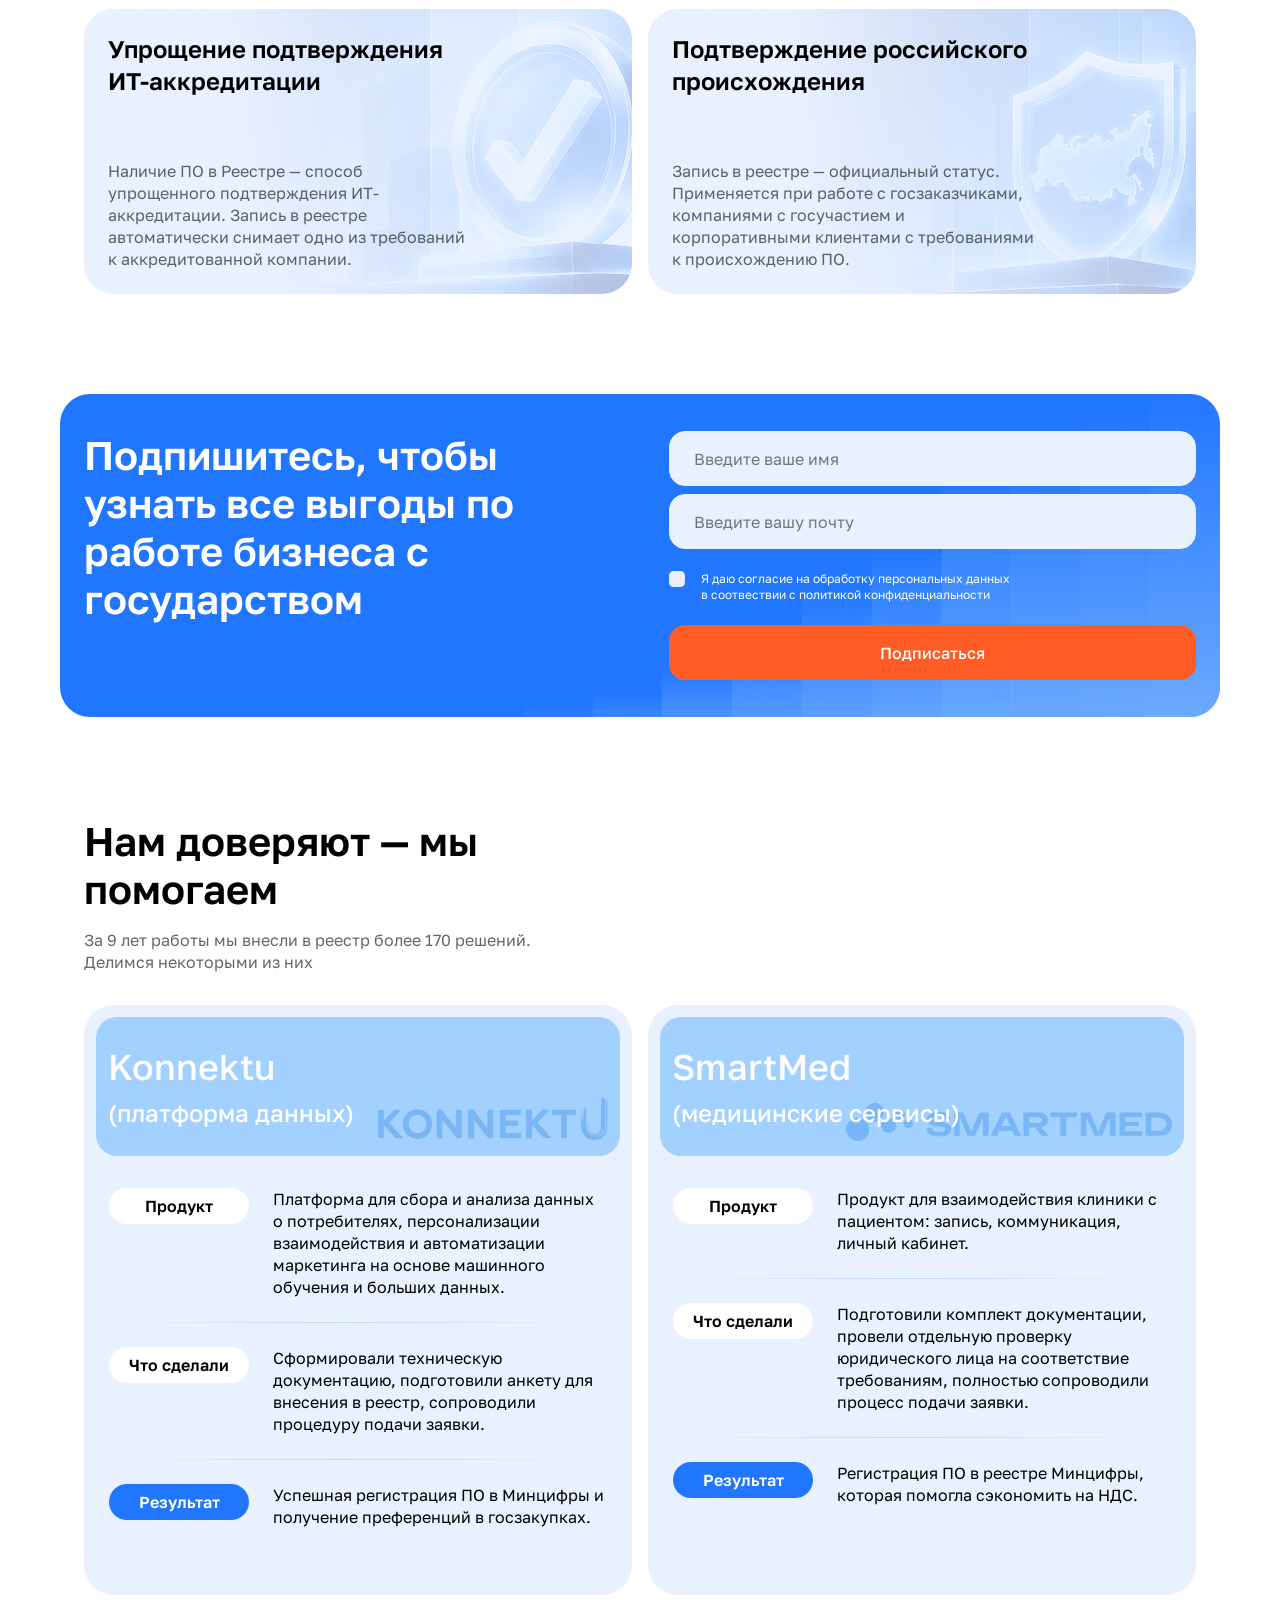
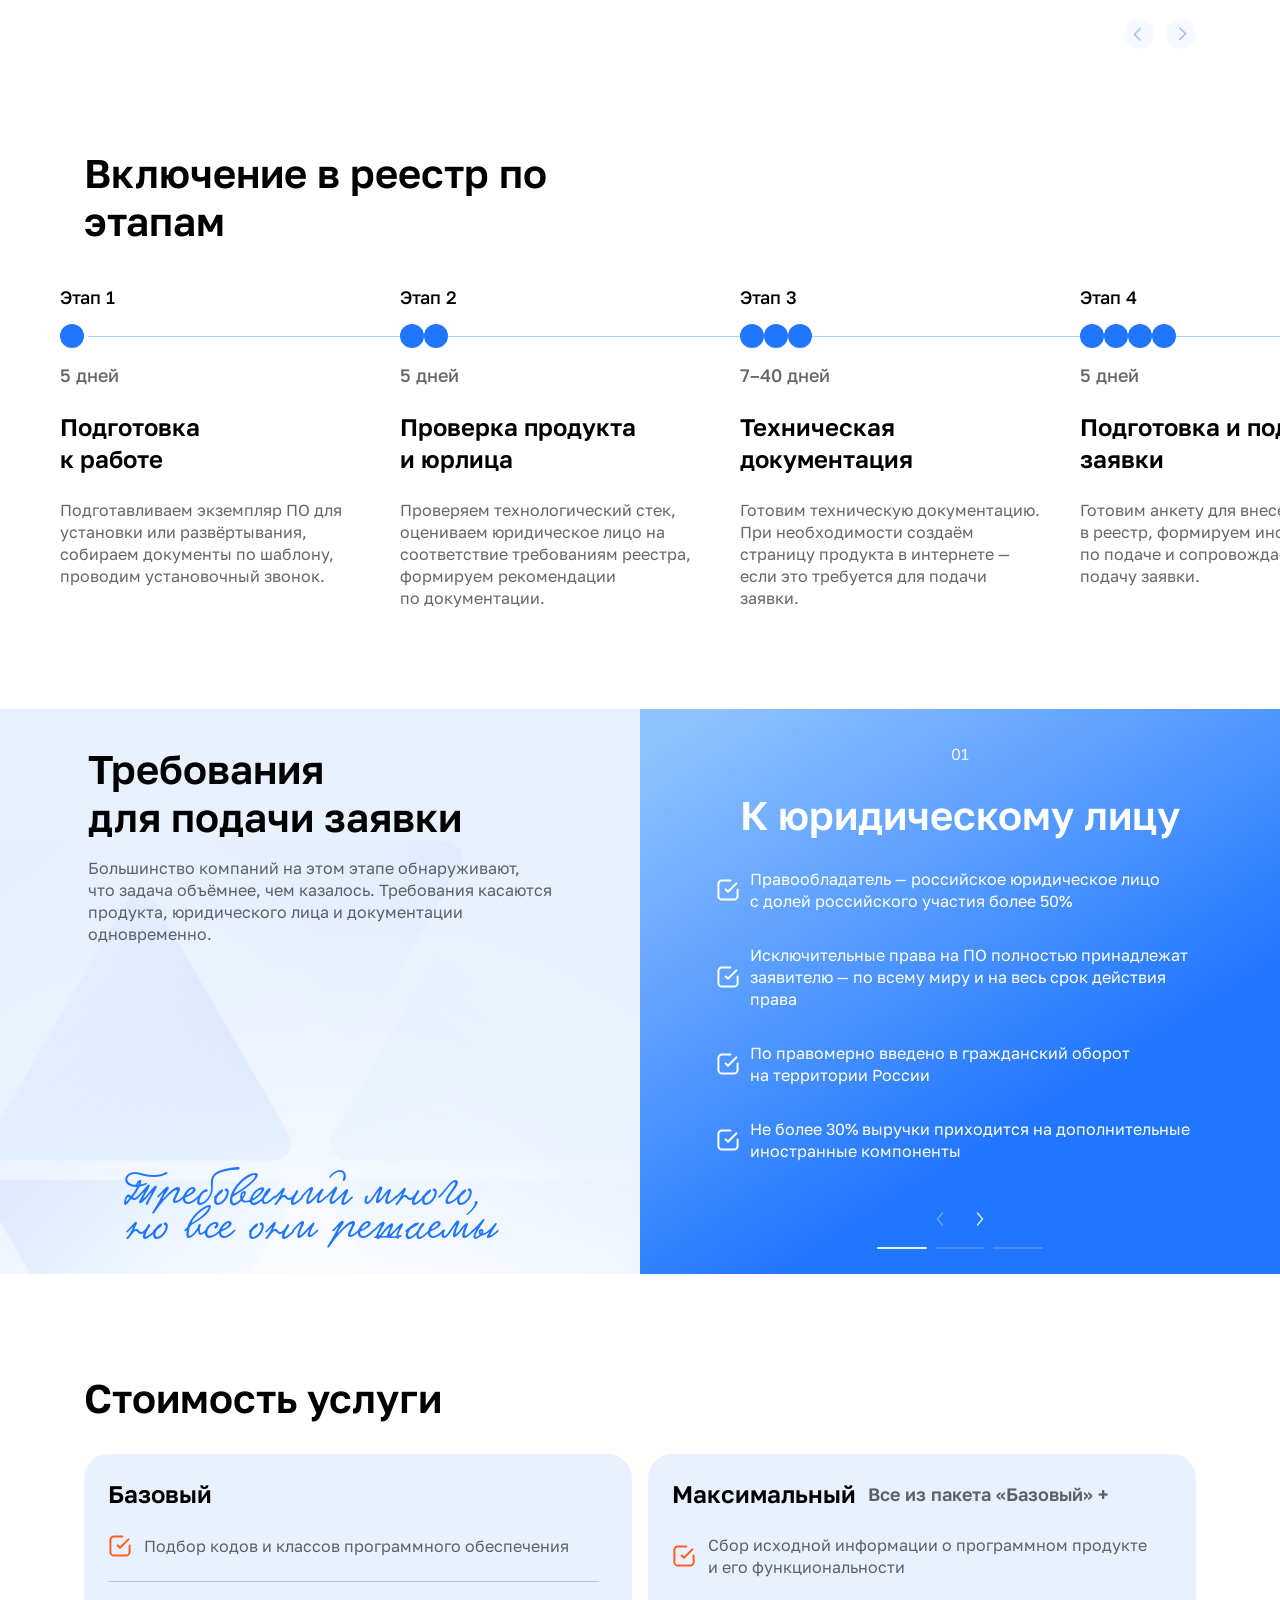
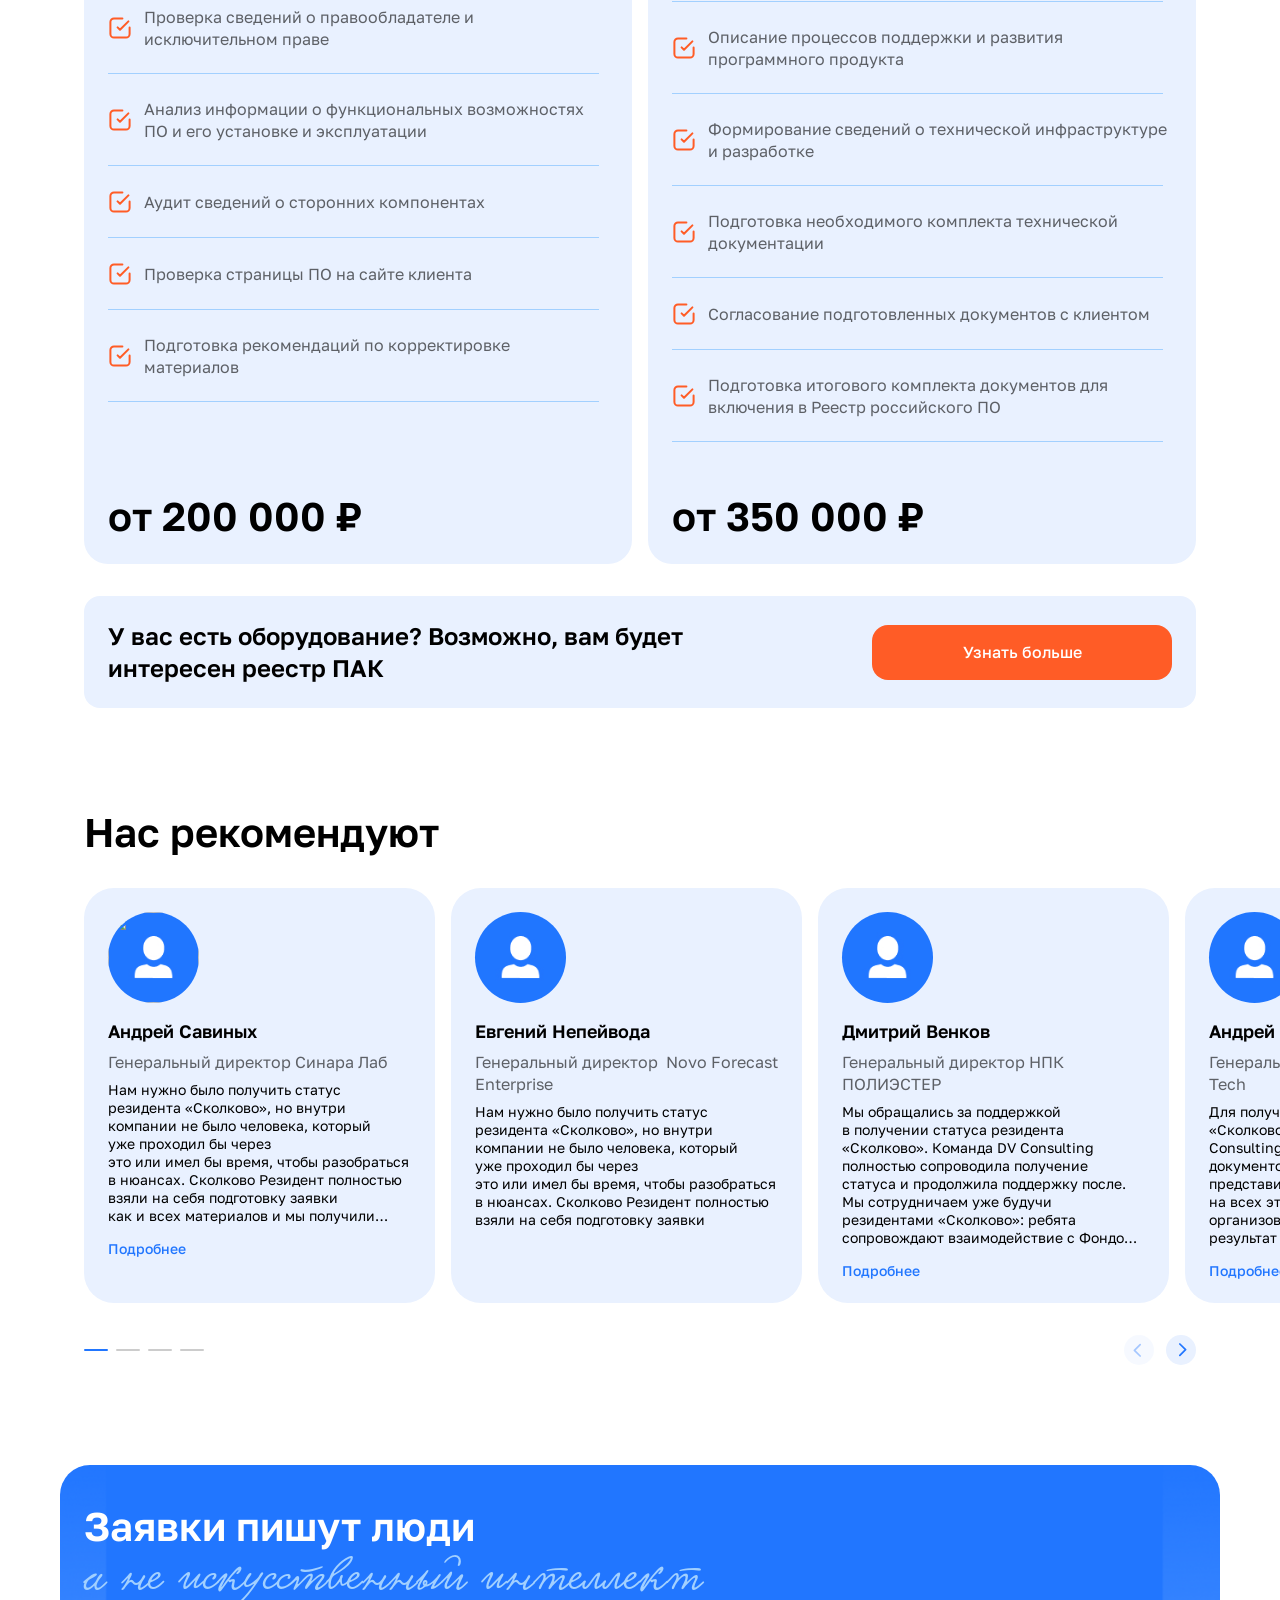
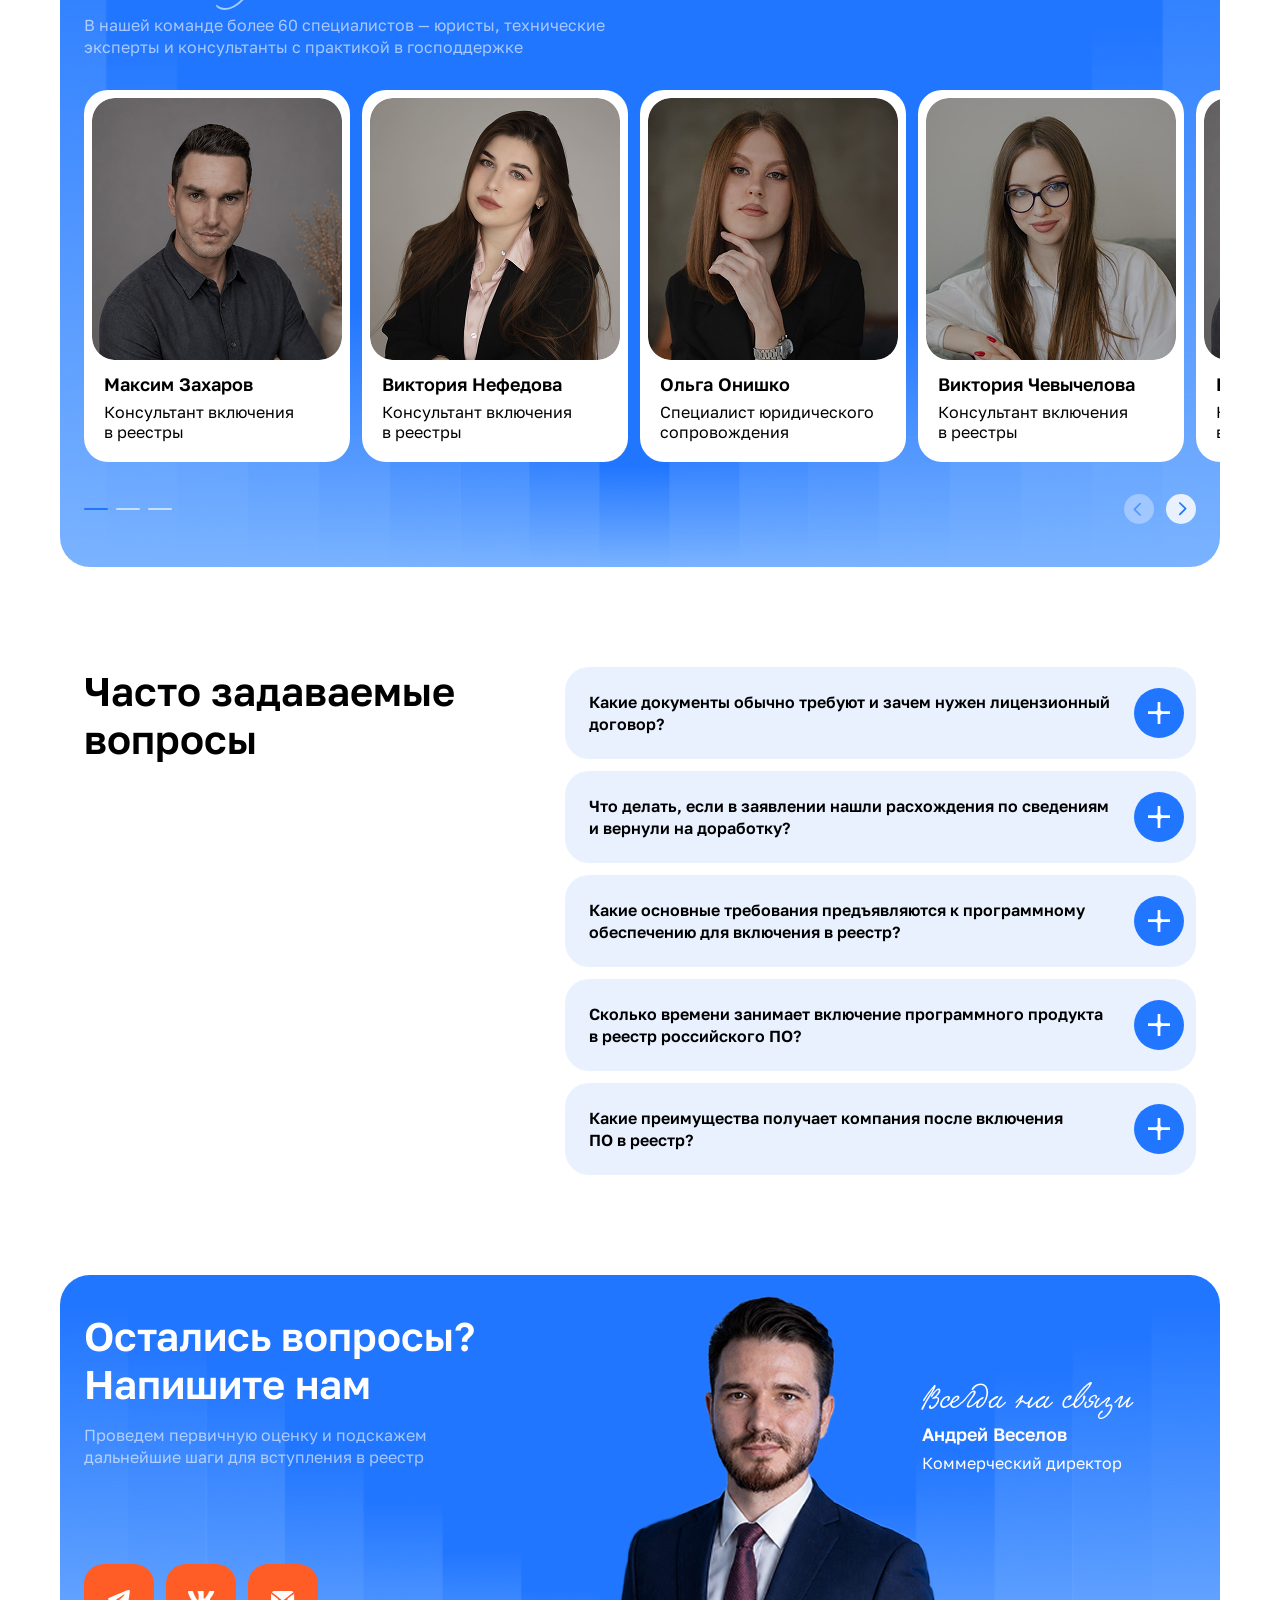
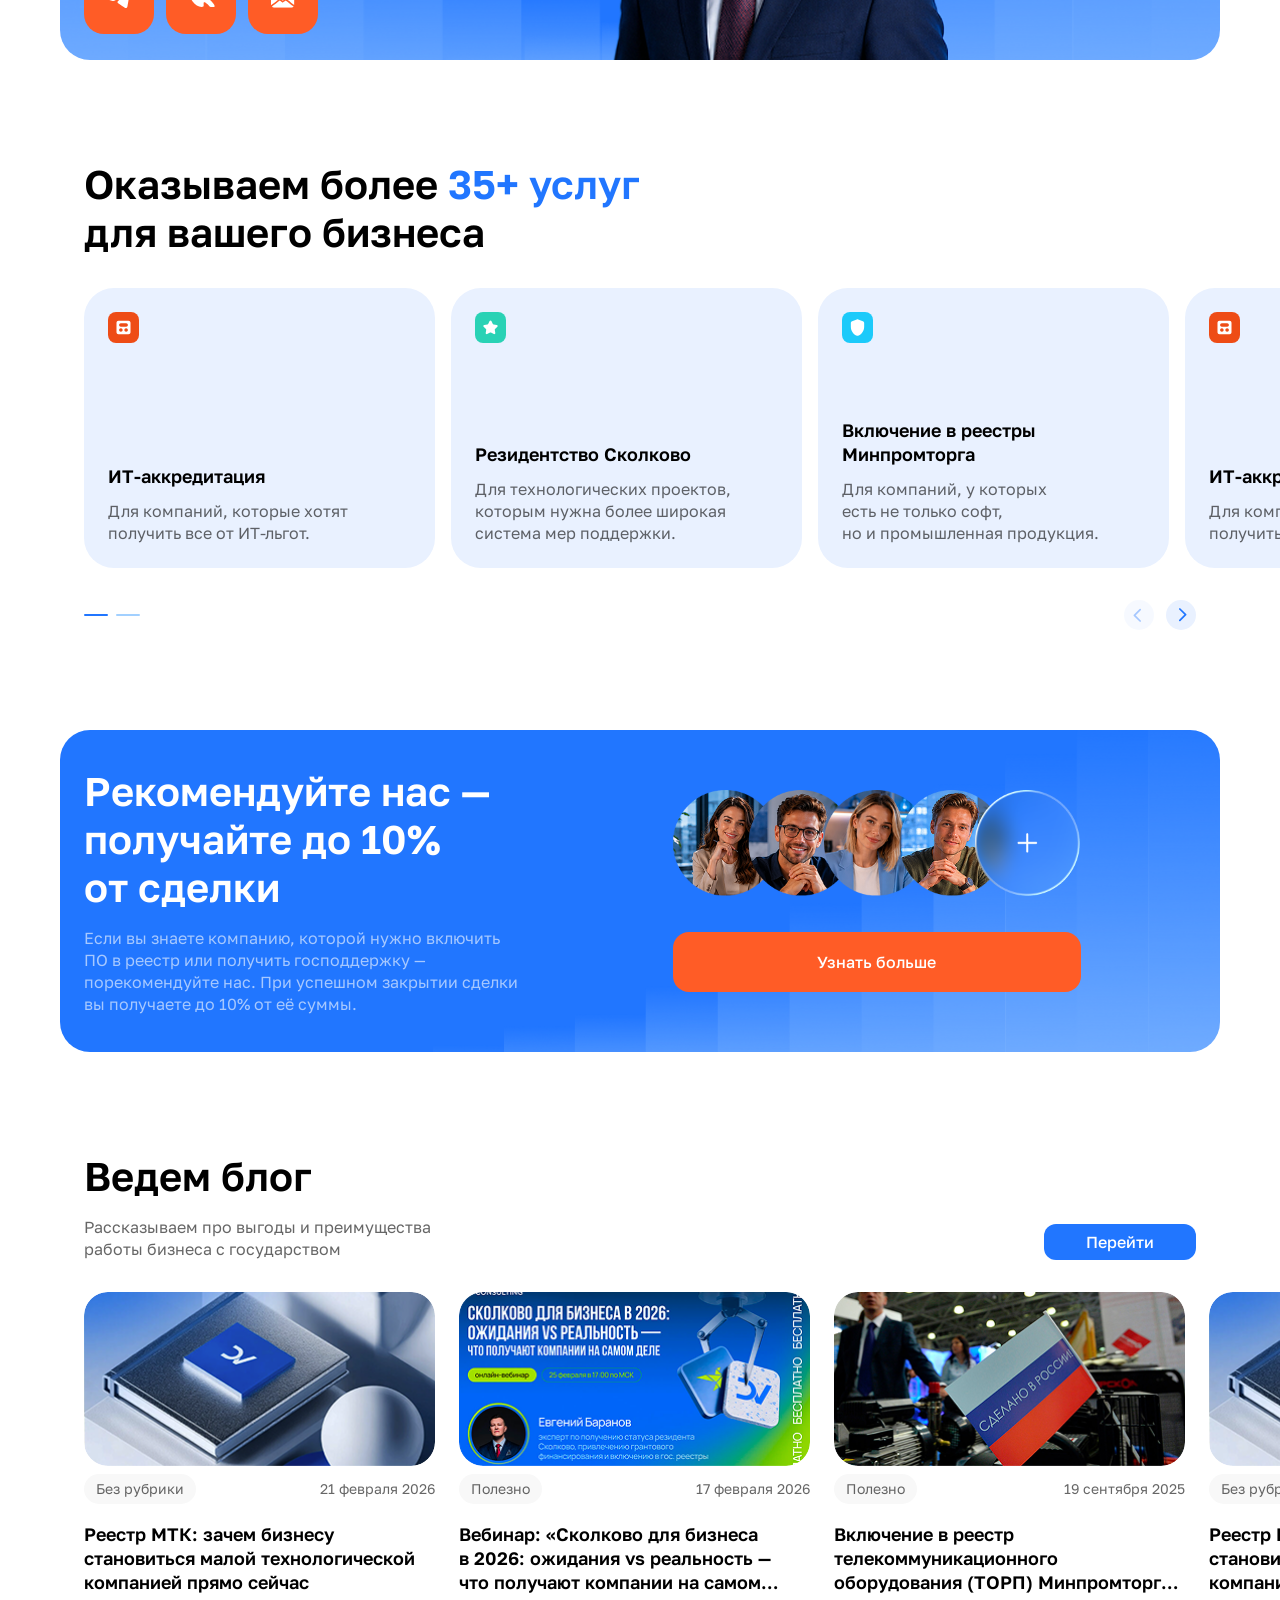
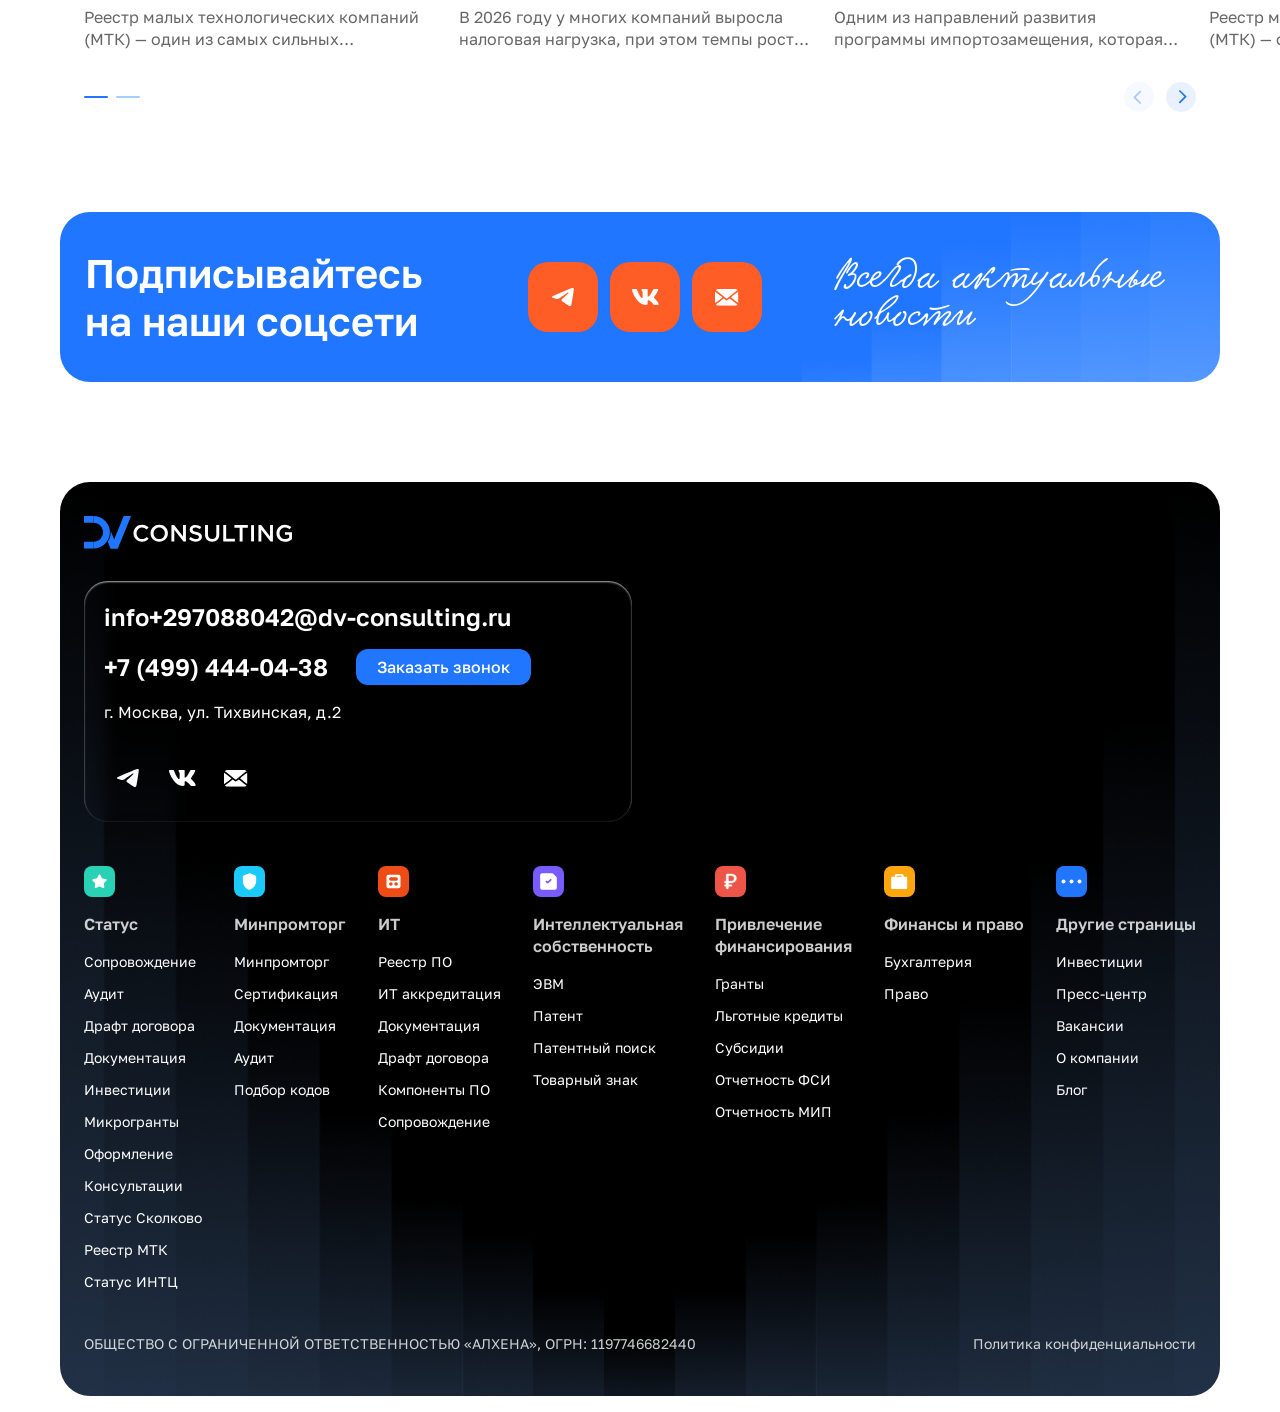
==== commit 85ac95cb: "done" ====
--- a/index.html
+++ b/index.html
@@ -5,6 +5,9 @@
     <meta charset="UTF-8">
     <meta name="viewport" content="width=device-width, initial-scale=1.0">
     <title>Document</title>
+
+    <link rel="stylesheet" href="https://cdn.jsdelivr.net/npm/swiper@11/swiper-bundle.min.css" />
+    <link rel="stylesheet" href="./styles/intlTelInput.min.css">
     <link rel="stylesheet" href="./styles/style.css">
 </head>
 
@@ -22,16 +25,16 @@
 
 
                 <a href="#" class="header-nav__item ">
-                    Для кого
+                    Для кого
                 </a>
                 <a href="#" class="header-nav__item ">
-                    О компании
+                    О компании
                 </a>
                 <a href="#" class="header-nav__item ">
                     Блог
                 </a>
             </nav>
-            <a href="tel:+78001234567" class="number-phone-link">8 800 123-45-67</a>
+            <a href="tel:+78001234567" class="number-phone-link">8 800 123-45-67</a>
             <div class="header-btns-container">
                 <div class="social-links">
                     <a href="#" class="social-link social-link_tg"></a>
@@ -153,7 +156,7 @@
                     </li>
                     <li>
                         <a href="#">
-                            ИТ аккредитация
+                            ИТ аккредитация
                         </a>
                     </li>
                     <li>
@@ -248,9 +251,9 @@
                 </ol>
             </div>
             <div class="header-menu_column">
-                <img src="./images/header-menu-icon/case.svg" alt="Финансы и право" class="header-menu_column__img">
+                <img src="./images/header-menu-icon/case.svg" alt="Финансы и право" class="header-menu_column__img">
                 <h5 class="header-menu_column__title">
-                    Финансы и право
+                    Финансы и право
                 </h5>
                 <ol class="header-menu_column__list">
                     <li>
@@ -397,7 +400,7 @@
                                             </li>
                                             <li>
                                                 <a href="#">
-                                                    ИТ аккредитация
+                                                    ИТ аккредитация
                                                 </a>
                                             </li>
                                             <li>
@@ -492,10 +495,10 @@
                                         </ol>
                                     </div>
                                     <div class="header-menu_column">
-                                        <img src="./images/header-menu-icon/case.svg" alt="Финансы и право"
+                                        <img src="./images/header-menu-icon/case.svg" alt="Финансы и право"
                                             class="header-menu_column__img">
                                         <h5 class="header-menu_column__title">
-                                            Финансы и право
+                                            Финансы и право
                                         </h5>
                                         <ol class="header-menu_column__list">
                                             <li>
@@ -519,33 +522,33 @@
 
 
                         <a href="#" class="mobile-nav__item ">
-                            Для кого
+                            Для кого
                         </a>
                         <a href="#" class="mobile-nav__item ">
-                            О компании
+                            О компании
                         </a>
                         <a href="#" class="mobile-nav__item ">
                             Блог
                         </a>
                     </nav>
-                    <a href="tel:+78001234567" class="mobile-menu-phone-link">8 800 123-45-67</a>
+                    <a href="tel:+78001234567" class="mobile-menu-phone-link">8 800 123-45-67</a>
                     <div class="btn btn-second btn-small">Оставить заявку</div>
                 </div>
                 <div class="mobile-menu__bottom">
                     <div class="mobile-menu__bottom_info">
                         <a href="mailto:info+297088042@dv-consulting.ru">info+297088042@dv-consulting.ru</a>
                         <div class="mobile-menu__bottom_grid">
-                            <a href="tel:+78001234567" class="mobile-menu-phone-link">8 800 123-45-67</a>
+                            <a href="tel:+78001234567" class="mobile-menu-phone-link">8 800 123-45-67</a>
                             <div class="btn btn-second btn-small-x">Заказать звонок</div>
 
                         </div>
                         <span>г. Москва, ул. Тихвинская, д.2</span>
                     </div>
                     <div class="social-links">
-                    <a href="#" class="social-link social-link_tg"></a>
-                    <a href="#" class="social-link social-link_vk"></a>
-                    <a href="#" class="social-link social-link_mail"></a>
-                </div>
+                        <a href="#" class="social-link social-link_tg"></a>
+                        <a href="#" class="social-link social-link_vk"></a>
+                        <a href="#" class="social-link social-link_mail"></a>
+                    </div>
                 </div>
 
             </div>
@@ -565,48 +568,61 @@
                 </nav>
                 <div class="hero-content">
                     <h1>
-                        Включим ваше решение в <span class="color-blue">Реестр российского ПО</span>
+                        Включим ваше решение в <span class="color-blue">Реестр российского ПО</span>
                     </h1>
                     <p class="txt-1 hero-text">
-                        Проведем бесплатный аудит, проверим стоп-факторы до договора, подготовим документы и сопроводим
-                        до решения. Платите только за результат.
+                        Проведем бесплатный аудит, проверим стоп-факторы до договора, подготовим документы и сопроводим
+                        до решения. Платите только за результат.
                     </p>
-                    <a href="#" class="btn btn-primary">Получить консультацию</a>
+                    <button type="button" class="btn btn-primary" data-btn-modal="call">Получить консультацию</button>
                 </div>
             </div>
         </section>
         <section class="section_run-stroke">
             <div class="run-stroke__wrapper">
-                <img src="./images/run_stroke/1.png" alt="">
-                <img src="./images/run_stroke/2.png" alt="">
-                <img src="./images/run_stroke/3.png" alt="">
-                <img src="./images/run_stroke/4.png" alt="">
-
-                <img src="./images/run_stroke/1.png" alt="">
-            <img src="./images/run_stroke/2.png" alt="">
-            <img src="./images/run_stroke/3.png" alt="">
-            <img src="./images/run_stroke/4.png" alt="">
-
-            <img src="./images/run_stroke/1.png" alt="">
-            <img src="./images/run_stroke/2.png" alt="">
-            <img src="./images/run_stroke/3.png" alt="">
-            <img src="./images/run_stroke/4.png" alt="">
+                <img src="./images/run_stroke/1.svg" alt="">
+                <img src="./images/run_stroke/2.svg" alt="">
+                <img src="./images/run_stroke/3.svg" alt="">
+                <img src="./images/run_stroke/4.svg" alt="">
+                <img src="./images/run_stroke/5.svg" alt="">
+                <img src="./images/run_stroke/6.svg" alt="">
+                <img src="./images/run_stroke/7.svg" alt="">
+                <img src="./images/run_stroke/8.svg" alt="">
+                <img src="./images/run_stroke/9.svg" alt="">
+                <img src="./images/run_stroke/10.svg" alt="">
+                <img src="./images/run_stroke/11.svg" alt="">
+                <img src="./images/run_stroke/12.svg" alt="">
+
+                <img src="./images/run_stroke/1.svg" alt="">
+                <img src="./images/run_stroke/2.svg" alt="">
+                <img src="./images/run_stroke/3.svg" alt="">
+                <img src="./images/run_stroke/4.svg" alt="">
+                <img src="./images/run_stroke/5.svg" alt="">
+                <img src="./images/run_stroke/6.svg" alt="">
+                <img src="./images/run_stroke/7.svg" alt="">
+                <img src="./images/run_stroke/8.svg" alt="">
+                <img src="./images/run_stroke/9.svg" alt="">
+                <img src="./images/run_stroke/10.svg" alt="">
+                <img src="./images/run_stroke/11.svg" alt="">
+                <img src="./images/run_stroke/12.svg" alt="">
+
             </div>
         </section>
         <section class="section-stats">
             <div class="container">
                 <div class="stats-content">
                     <div class="stats-item">
-                        <h3 class="stats-item__title">
-                            <span class="count-animated count-animated_right">170</span><span class="count-animated__dop">+</span>
+                        <h3 class="stats-item__title ">
+                            <span class="count-animated count-animated_right">170</span><span
+                                class="count-animated__dop">+</span>
                         </h3>
                         <p class="txt-1">
-                            компаний включили <br> ПО в Реестр Минцифры
+                            компаний включили <br> ПО в Реестр Минцифры
                         </p>
                     </div>
                     <div class="stats-item">
                         <h3 class="stats-item__title">
-                            <span class="count-animated">9</span><span class="count-animated__dop"> лет</span>
+                            <span class="count-animated">9</span><span class="count-animated__dop"> лет</span>
                         </h3>
                         <p class="txt-1">
                             помогаем ИТ-компаниям <br> получать господдержку
@@ -626,173 +642,1658 @@
         <section class="who_need">
             <div class="container flex-column-32">
                 <div class="section_title">
+                    <h2 class="fade-in-animated">
+                        Кому необходимо включение в РПО
+                    </h2>
+                </div>
+                <div class="who_need__content">
+                    <div class="who_need__item">
+                        <div class="who_need__item_top">
+                            <h3>
+                                ИТ-компаниям
+                            </h3>
+                            <p class="txt-2">
+                                У вас есть собственный программный продукт, <br> SaaS-сервис или платформа, и вы хотите:
+                            </p>
+                        </div>
+                        <ol class="who_need__item-list">
+                            <li>
+                                Участвовать в тендерах
+                            </li>
+                            <li>
+                                Получить статус российского ПО
+                            </li>
+                            <li>
+                                Увеличить продажи
+                            </li>
+                            <li>
+                                Использовать меры господдержки
+                            </li>
+                        </ol>
+                    </div>
+                    <div class="who_need__item">
+                        <div class="who_need__item_top">
+                            <h3>
+                                Производственным компаниям
+                            </h3>
+                            <p class="txt-2">
+                                У вас есть оборудование, приборы или программно-аппаратные комплексы со встроенным ПО,
+                                и вы хотите:
+
+
+                            </p>
+                        </div>
+                        <ol class="who_need__item-list">
+                            <li>
+                                Подтвердить российское происхождение продукт
+                            </li>
+                            <li>
+                                Соответствовать требованиям заказчиков
+                            </li>
+                            <li>
+                                Участвовать в проектах по импортозамещению
+                            </li>
+                            <li>
+                                Получить доступ к мерам господдержки
+                            </li>
+                        </ol>
+                    </div>
+                </div>
+            </div>
+        </section>
+        <section class="free-audit">
+            <div class="container">
+                <div class="free-audit-content">
+                    <div class="free-audit-info fade-in-animated">
+                        <h2 class="">
+                            Оставьте заявку <br>
+                            и получите <span class="color-blue">бесплатный аудит</span>
+                        </h2>
+                        <p class="txt-2 color-dark-opacity">
+                            Проведем первичную оценку и подскажем дальнейшие шаги для вступления в реестр
+                        </p>
+                    </div>
+                    <form class="free-audit-form">
+                        <div class="form_inputs_grid">
+                            <input type="text" class="name" required placeholder="Введите ваше имя">
+                            <input type="text" class="phone-input" name="tel" required>
+                            <input type="email" name="email" required placeholder="Введите вашу почту">
+                        </div>
+                        <label class="check-label">
+                            <input type="checkbox" required>
+                            <div class="marker-checkbox"></div>
+                            <p class="color-dark-opacity txt-4">
+                                Я даю согласие на обработку персональных данных в соотвествии с <a href="#">политикой
+                                    конфиденциальности</a>
+                            </p>
+                        </label>
+                        <button type="submit" class="btn btn-primary">Оставить заявку</button>
+                    </form>
+                </div>
+            </div>
+        </section>
+        <section class="three-reasons">
+            <div class="container-l">
+                <div class="three-reasons__content flex-column-32">
+                    <div class="section_title">
+                        <h2 class="fade-in-animated">
+                            <span class="color-blue">Три причины,</span> по которым компании включают ПО в реестр
+                            Минцифры
+                        </h2>
+                    </div>
+                    <div class="three-reasons__grid">
+                        <div class="three-reasons__item">
+                            <img src="./images/reasons/1.png" alt="фон" class="three-reasons__item-bg">
+                            <div class="three-reasons__item-head">
+                                <span class="three-reasons__item-step">01.</span>
+                                <div class="three-reasons__item-info">
+                                    <h3>Налоговые <br>
+                                        льготы</h3>
+                                    <p class="txt-2">
+                                        Решение из реестра освобождается от НДС. А также упрощает получение
+                                        IT-аккредитации, которая уменьшает налог на прибыль 5% вместо 25% и страховые
+                                        взносы по ставке 15%.
+                                    </p>
+                                </div>
+                            </div>
+                            <div class="three-reasons__copy">
+                                Включение в реестр напрямую влияет на налоговую нагрузку компании.
+                            </div>
+                        </div>
+                        <div class="three-reasons__item">
+                            <img src="./images/reasons/2.png" alt="фон" class="three-reasons__item-bg">
+                            <div class="three-reasons__item-head">
+                                <span class="three-reasons__item-step">02.</span>
+                                <div class="three-reasons__item-info">
+                                    <h3>Конкуренты <br> уже в реестре
+                                    </h3>
+                                    <p class="txt-2">
+                                        Заказчики всё чаще выбирают поставщиков с подтверждённым статусом
+                                        российского ПО. Отсутствие в реестре становится аргументом против вас.
+                                    </p>
+                                </div>
+                            </div>
+                            <div class="three-reasons__copy">
+                                Запись в реестре ставит выбор в вашу пользу.
+                            </div>
+                        </div>
+                        <div class="three-reasons__item">
+                            <img src="./images/reasons/3.png" alt="фон" class="three-reasons__item-bg">
+                            <div class="three-reasons__item-head">
+                                <span class="three-reasons__item-step">03.</span>
+                                <div class="three-reasons__item-info">
+                                    <h3>Пропущенные
+                                        <br>
+                                        тендеры
+                                    </h3>
+                                    <p class="txt-2">
+                                        По 44-ФЗ и 223-ФЗ заказчики обязаны отдавать приоритет ПО из реестра. Без записи
+                                        в реестре заявка не проходит.
+                                    </p>
+                                </div>
+                            </div>
+                            <div class="three-reasons__copy">
+                                Запись в реестре повышает шансы на победу в тендере.
+                            </div>
+                        </div>
+                    </div>
+                </div>
+            </div>
+        </section>
+        <section class="advantages">
+            <div class="container flex-column-32">
+                <div class="section_title fade-in-animated">
                     <h2>
-                        Кому необходимо включение в РПО
+                        <span class="color-blue">Преимущества </span> <br> быть в реестре ПО
                     </h2>
                 </div>
-                <div class="who_need__content">
-                    
+                <div class="advantages__grid">
+                    <div class="advantages__item">
+                        <img src="./images/advant/1.png" alt="фон" class="advantages__item-bg">
+                        <div class="advantages__item-info">
+                            <h3>
+                                Освобождение от НДС
+                            </h3>
+                            <p class="txt-2 color-dark-opacity">
+                                Реализация ПО из реестра не облагается НДС. Для компаний с оборотом от 10–15 млн рублей
+                                в год это уже существенная экономия.
+                            </p>
+                        </div>
+
+                    </div>
+                    <div class="advantages__item">
+                        <img src="./images/advant/2.png" alt="фон" class="advantages__item-bg">
+                        <div class="advantages__item-info">
+                            <h3>
+                                Доступ к тендерам
+                            </h3>
+                            <p class="txt-2 color-dark-opacity">
+                                По 44-ФЗ и 223-ФЗ заказчики обязаны отдавать приоритет отечественному ПО. Без записи
+                                в реестре компания не проходит квалификацию и выбывает на этапе отбора.
+                            </p>
+                        </div>
+
+                    </div>
+                    <div class="advantages__item">
+                        <img src="./images/advant/3.png" alt="фон" class="advantages__item-bg">
+                        <div class="advantages__item-info">
+                            <h3>
+                                Упрощение подтверждения <br> ИТ-аккредитации
+                            </h3>
+                            <p class="txt-2 color-dark-opacity">
+                                Наличие ПО в Реестре — способ упрощенного подтверждения ИТ-аккредитации. Запись
+                                в реестре автоматически снимает одно из требований к аккредитованной компании.
+                            </p>
+                        </div>
+
+                    </div>
+                    <div class="advantages__item">
+                        <img src="./images/advant/4.png" alt="фон" class="advantages__item-bg">
+                        <div class="advantages__item-info">
+                            <h3>
+                                Подтверждение российского <br> происхождения
+                            </h3>
+                            <p class="txt-2 color-dark-opacity">
+                                Запись в реестре — официальный статус. Применяется при работе с госзаказчиками,
+                                компаниями с госучастием и корпоративными клиентами с требованиями к происхождению ПО.
+                            </p>
+                        </div>
+
+                    </div>
                 </div>
             </div>
         </section>
-        <section>
+        <section class="subscription">
+            <div class="container-l">
+                <div class="subscription-content">
+                    <div class="subscription-info">
+                        <h2 class="fade-in-animated">
+                            Подпишитесь, чтобы узнать все выгоды по работе бизнеса с государством
+                        </h2>
+
+                    </div>
+                    <form class="subscription-form">
+                        <div class="form_inputs_flex">
+                            <input type="text" class="name" required placeholder="Введите ваше имя">
+                            <input type="email" name="email" required placeholder="Введите вашу почту">
+                        </div>
+                        <label class="check-label">
+                            <input type="checkbox" required>
+                            <div class="marker-checkbox"></div>
+                            <p class=" txt-4">
+                                Я даю согласие на обработку персональных данных в соотвествии с <a href="#">политикой
+                                    конфиденциальности</a>
+                            </p>
+                        </label>
+                        <button type="submit" class="btn btn-primary">Подписаться</button>
+                    </form>
+                </div>
+            </div>
+        </section>
+        <section class="trust">
+            <div class="container flex-column-32">
+                <div class="section_title fade-in-animated">
+                    <h2>
+                        Нам доверяют — мы помогаем
+                    </h2>
+                    <p class="txt-2 color-dark-opacity">
+                        За 9 лет работы мы внесли в реестр более 170 решений. Делимся некоторыми из них
+                    </p>
+                </div>
+                <div class="trust__content-swiper swiper">
+                    <div class="swiper-wrapper trust__content-swiper-wrapper">
+                        <div class="swiper-slide trust__item">
+                            <div class="trust__item__head">
+                                <img src="./images/trust/1.svg" alt="logo" class="trust__item__head-logo">
+                                <h3 class="trust__item__title">
+                                    Konnektu
+                                </h3>
+                                <span class="trust__item__subtitle">
+                                    (платформа данных)
+                                </span>
+                            </div>
+                            <div class="trust__item__content">
+                                <div class="trust__item__option">
+                                    <div class="trust__item__option_hint">
+                                        Продукт
+                                    </div>
+                                    <p class="txt-2">
+                                        Платформа для сбора и анализа данных о потребителях, персонализации
+                                        взаимодействия и автоматизации маркетинга на основе машинного обучения
+                                        и больших данных.
+                                    </p>
+                                </div>
+                                <div class="trust__item__line"></div>
+                                <div class="trust__item__option">
+                                    <div class="trust__item__option_hint">
+                                        Что сделали
+                                    </div>
+                                    <p class="txt-2">
+                                        Сформировали техническую документацию, подготовили анкету для внесения
+                                        в реестр, сопроводили процедуру подачи заявки.
+                                    </p>
+                                </div>
+                                <div class="trust__item__line"></div>
+                                <div class="trust__item__option">
+                                    <div class="trust__item__option_hint option-hint--last">
+                                        Результат
+                                    </div>
+                                    <p class="txt-2">
+                                        Успешная регистрация ПО в Минцифры и получение преференций в госзакупках.
+                                    </p>
+                                </div>
+                            </div>
+                        </div>
+                        <div class="swiper-slide trust__item">
+                            <div class="trust__item__head">
+                                <img src="./images/trust/2.svg" alt="logo" class="trust__item__head-logo">
+                                <h3 class="trust__item__title">
+                                    SmartMed
+                                </h3>
+                                <span class="trust__item__subtitle">
+                                    (медицинские сервисы)
+                                </span>
+                            </div>
+                            <div class="trust__item__content">
+                                <div class="trust__item__option">
+                                    <div class="trust__item__option_hint">
+                                        Продукт
+                                    </div>
+                                    <p class="txt-2">
+                                        Продукт для взаимодействия клиники с пациентом: запись, коммуникация, личный
+                                        кабинет.
+                                    </p>
+                                </div>
+                                <div class="trust__item__line"></div>
+                                <div class="trust__item__option">
+                                    <div class="trust__item__option_hint">
+                                        Что сделали
+                                    </div>
+                                    <p class="txt-2">
+                                        Подготовили комплект документации, провели отдельную проверку юридического
+                                        лица на соответствие требованиям, полностью сопроводили процесс подачи
+                                        заявки.
+                                    </p>
+                                </div>
+                                <div class="trust__item__line"></div>
+                                <div class="trust__item__option">
+                                    <div class="trust__item__option_hint option-hint--last">
+                                        Результат
+                                    </div>
+                                    <p class="txt-2">
+                                        Регистрация ПО в реестре Минцифры, которая помогла сэкономить на НДС.
+                                    </p>
+                                </div>
+                            </div>
+                        </div>
+                    </div>
+                    <div class="trust__content__nav">
+                        <div class="trust__content_pagination">
+
+                        </div>
+                        <div class="trust__content-swiper_nav">
+                            <div class="custom-swiper-nav custom-swiper-nav_prev"></div>
+                            <div class="custom-swiper-nav custom-swiper-nav_next"></div>
+
+                        </div>
+                    </div>
+                </div>
+            </div>
+        </section>
+        <section class="steps_section">
             <div class="container">
-                Lorem, ipsum dolor sit amet consectetur adipisicing elit. Numquam ut saepe libero, nobis, non tempora ab
-                magni odio modi laudantium iure, rerum quam minus animi perspiciatis voluptatibus molestiae nihil
-                corporis.
-                Quidem nobis porro sequi? Illum tempora suscipit sint corporis ad cum recusandae, architecto laudantium
-                odit, repudiandae pariatur nisi maiores doloribus ducimus placeat vitae dolorum autem voluptate ut sed
-                consequuntur vero?
-                Perspiciatis sint atque eaque unde, commodi architecto? Blanditiis id voluptatibus, natus assumenda
-                consectetur voluptate soluta nemo obcaecati veniam expedita officiis culpa est, similique debitis quasi
-                iusto saepe recusandae ipsam eaque.
-                Iusto impedit, ut vitae excepturi quo officia et ullam asperiores! Asperiores, iusto ipsam? Corrupti
-                modi error iure deleniti. Totam nesciunt sint ab voluptas dicta velit, ipsam natus odit voluptatum
-                aliquam?
-                Cupiditate quae quis quam facilis alias laborum ea provident totam qui eius cumque blanditiis aspernatur
-                est deleniti incidunt earum eum omnis iure necessitatibus at, aliquid error. Facere officiis excepturi
-                labore.
-                Quaerat ut nihil, magni repellat nostrum sint amet neque iusto, numquam culpa maxime nulla ipsam eum
-                veritatis optio. Maiores consequuntur voluptas labore dolorem similique rem vitae eius nesciunt
-                recusandae nobis.
-                Facere, animi. Aperiam libero reiciendis fugit, quam magni est vitae, soluta voluptates inventore veniam
-                modi sunt animi? Sed at asperiores molestias! Quae sapiente saepe molestiae quo, deserunt odio sint
-                doloremque!
-                Molestiae repellendus laboriosam temporibus ad et illum repellat in debitis! Quia, deleniti facere, ex
-                tempora odio minus numquam voluptatem molestiae omnis, ipsa magnam ea. Explicabo saepe dolorum eveniet
-                ducimus odio?
-                Id doloribus enim cumque corrupti, aliquam possimus eligendi facilis omnis sunt nam, non odit,
-                architecto earum quis recusandae. Beatae dignissimos ipsum mollitia nam, earum eum animi odio culpa
-                corporis fuga.
-                Laudantium voluptas quam similique rem quia possimus ut reiciendis blanditiis veritatis facilis numquam
-                qui neque autem debitis cumque earum doloremque nemo, ipsum corporis ab? Accusamus voluptas quibusdam
-                commodi id modi?
-                Eaque nisi ad ipsum obcaecati voluptatum repellat totam ipsa cum dolorum omnis! Maxime cum rerum
-                consequatur aliquid, eius iste voluptatibus reiciendis voluptates culpa voluptas aut aperiam adipisci.
-                Eius, similique odit!
-                Voluptatibus nam velit excepturi, sunt deleniti nobis rem, perspiciatis natus voluptatum quaerat minus
-                quis repellendus! Minima veritatis ipsam sequi, fuga quia quidem minus fugiat accusantium
-                necessitatibus. Excepturi praesentium quos dolores.
-                Voluptas maiores id eaque laborum? Officia distinctio quibusdam dolorum dolorem. Commodi, totam! Nostrum
-                nam autem tenetur ratione nulla omnis, obcaecati ut doloremque quis odio suscipit, eos dicta velit
-                voluptate unde.
-                Modi exercitationem earum veniam, dolores odio velit impedit voluptatum accusantium, cumque error
-                debitis assumenda unde facilis provident obcaecati est a accusamus sequi dignissimos consectetur
-                recusandae autem. Rem reprehenderit sint sapiente!
-                Delectus, earum accusantium. Eos nam, totam ea, aliquid cumque expedita dolores dicta maxime quaerat
-                quidem quisquam corrupti natus nobis blanditiis perferendis veniam eaque beatae ipsam minus molestiae,
-                sunt magnam! Repellendus!
-                Hic quis ratione ducimus neque! Vitae, iure natus. Aliquam error repellat eius ratione at
-                exercitationem. In ipsam aspernatur delectus, temporibus, dicta earum rem sequi ad, doloribus eos
-                deleniti? Accusamus, saepe!
-                Eum quam, praesentium pariatur incidunt vero earum reiciendis ad iste reprehenderit illum minima maxime,
-                dolor fuga deleniti inventore rem exercitationem velit debitis temporibus aut porro odit facilis sunt
-                magni. Modi.
-                Molestiae culpa officiis eos temporibus sapiente minima, fugit quaerat itaque dignissimos at est sunt
-                laboriosam praesentium dolores omnis? Ipsam ratione neque sit optio sed! Veritatis quae eaque architecto
-                laborum quis!
-                Animi exercitationem rem accusantium eveniet aliquid deserunt officia labore incidunt laborum omnis
-                totam molestias ut et, dignissimos, quas velit in iure voluptas dolore error. Corrupti quidem alias
-                quasi eius! Quas.
-                Maiores quos quibusdam saepe aut pariatur voluptatem culpa modi numquam enim vel? Alias error dolor,
-                sint debitis doloremque cumque tempore reiciendis ab explicabo illum, deleniti quibusdam praesentium
-                officiis adipisci iste!
-                Dolores rem saepe dolore, nemo blanditiis animi obcaecati voluptatem aperiam, sed placeat quisquam
-                consequuntur sint distinctio corporis a, expedita id necessitatibus est alias quia totam! Exercitationem
-                atque modi illum voluptatem.
-                Ratione quibusdam eveniet ipsam id doloribus unde sit deleniti maxime obcaecati, velit tempore ab est
-                odio provident dolorum excepturi debitis ut officia, atque tenetur maiores ad. Illo fugiat repudiandae
-                asperiores.
-                Voluptates sapiente reprehenderit iste debitis impedit sed inventore cumque ipsum nobis, quaerat,
-                delectus in non at nostrum deleniti. Sapiente aspernatur quaerat quisquam obcaecati, rerum eligendi
-                laudantium fugit assumenda maiores asperiores?
-                Laboriosam dicta, enim a maiores numquam dolorum sit. Facilis provident id iure eligendi sequi, vel
-                voluptatem reprehenderit veniam hic, et totam accusantium quaerat nobis eaque voluptatum nulla fugit
-                illo culpa.
-                Recusandae amet cum inventore explicabo molestiae, a sequi qui minus tempore dolore error facere nobis,
-                voluptate dignissimos sunt alias atque quis autem eum doloribus nisi suscipit labore expedita?
-                Distinctio, quis.
-                Adipisci architecto porro ex autem numquam praesentium aspernatur, exercitationem id incidunt. Quos,
-                quia expedita incidunt hic in excepturi temporibus minus sit, vitae magnam exercitationem reiciendis
-                accusamus quidem possimus, eos velit.
-                Vitae explicabo modi accusamus adipisci, qui eaque obcaecati cumque natus provident vero quia id illo
-                quas doloribus delectus soluta dignissimos quod? Quam dicta maxime libero fuga distinctio praesentium
-                sint ex?
-                Consequuntur aut numquam tempore nihil quae veritatis unde voluptatibus dolor incidunt, laborum
-                distinctio deserunt quaerat sed corporis tempora placeat suscipit sint voluptates dolore aspernatur!
-                Laudantium itaque asperiores sapiente ab eaque!
-                Expedita impedit harum, explicabo ipsam autem cumque cum aliquam necessitatibus modi quos odit
-                distinctio eius, voluptate neque, animi fugiat et ipsa possimus natus culpa! Architecto, qui! Numquam
-                natus aliquid praesentium!
-                Praesentium inventore laboriosam fugiat unde vero rerum pariatur voluptatem ipsam maiores, beatae
-                commodi maxime quod quia culpa, excepturi fuga exercitationem reiciendis repellat magnam tempore
-                deleniti dolore blanditiis. Quidem, dolorem cumque!
-                Ipsa voluptate et, ducimus amet incidunt illo consectetur accusamus laudantium sunt quam ad laborum
-                pariatur quia ab iure nam sequi iste cum, velit repudiandae deleniti reiciendis voluptatibus blanditiis?
-                Ea, saepe!
-                Fugit ab impedit, corrupti consequatur repellendus quas assumenda reprehenderit hic cumque, atque nisi
-                omnis tempora earum officiis quisquam nesciunt, dolor perspiciatis molestias eligendi quod maxime
-                voluptatum ullam qui? Numquam, ex.
-                Iusto suscipit reiciendis hic nisi officia dolorem delectus voluptatem magni architecto, at quae! Dolor
-                consectetur ducimus cumque alias, tenetur saepe, distinctio praesentium esse ipsa eveniet expedita rem
-                minima accusamus omnis.
-                Reiciendis tenetur sapiente fugiat atque eius minima architecto eos hic porro. Corrupti saepe quisquam
-                eaque illum praesentium ab mollitia nemo ex voluptatem deserunt perferendis, accusantium dolore animi
-                numquam ducimus qui.
-                Impedit quisquam sapiente nobis repudiandae. Nesciunt vitae illo blanditiis placeat repellendus quia
-                quos sunt id fugit non voluptatem aut quidem sit alias molestiae, ad dolor eos voluptas voluptatum ipsam
-                nam.
-                Facilis amet reprehenderit adipisci mollitia pariatur. Dolores voluptas nisi officia aut, animi
-                excepturi. Deserunt numquam, nemo repellat reprehenderit doloremque, neque reiciendis incidunt,
-                inventore hic itaque labore quos. Aut, unde sit.
-                Nulla, sed ratione facilis fugiat, at tempore possimus ullam placeat eveniet aliquid incidunt aperiam
-                est ducimus dicta? Dicta ipsam et consectetur, rerum quas adipisci porro quo fuga, iure dolorem nam.
-                Recusandae accusamus sequi, nihil molestias voluptate illo mollitia in magnam. At est veniam ipsa modi
-                fuga animi aspernatur voluptate, assumenda voluptatibus esse officia reprehenderit illo dolore, eaque
-                quisquam a. Voluptatem.
-                Ipsam natus nemo aspernatur iste deleniti blanditiis distinctio non architecto accusamus beatae
-                voluptatum, laudantium, dolor nobis harum quisquam adipisci alias expedita. Quos, dolorem adipisci! Odio
-                hic ratione illo atque omnis?
-                Qui voluptatem rem exercitationem assumenda ullam facilis, similique laboriosam ipsam, nobis deserunt ex
-                a nemo aperiam pariatur vitae officiis adipisci iure quam ipsum illum. Officiis dolore suscipit quaerat
-                sapiente aliquam.
-                Amet, omnis assumenda provident quibusdam id quos facere dolorum nisi rerum dolores nobis doloremque
-                eveniet tempore in libero expedita suscipit. Exercitationem tempora magnam, in illum eligendi totam
-                autem numquam ipsam.
-                Ad incidunt repudiandae officiis earum fuga tempora quidem quia nobis voluptatem dolore cupiditate,
-                quibusdam dolorum vitae laudantium! Dolorum, reprehenderit! Voluptates rem nulla voluptatum quasi beatae
-                ex veritatis nobis dolorem dolores?
-                Libero sapiente repudiandae, eius corporis repellat placeat quae cum ipsum nulla tempore fuga totam,
-                deserunt eum tempora provident dignissimos fugit, inventore eaque incidunt odio minima voluptate.
-                Eligendi facilis iure pariatur!
-                Odio aliquid, similique atque quas odit numquam corrupti quo quis dolorem ex provident tempore minima
-                illo inventore sunt, sed qui, facere amet facilis pariatur omnis nesciunt. Placeat sit aliquid ex.
-                Saepe, iure dolore. Cumque minima nobis doloribus voluptate aspernatur fugiat quos, ea eveniet,
-                molestias aliquam maxime distinctio quasi nesciunt praesentium vitae quis incidunt cupiditate! Optio
-                voluptas beatae consequatur deserunt atque.
-                Necessitatibus sapiente ab excepturi ea unde rem nulla neque error, alias, corporis consequuntur dolor
-                molestiae a incidunt ipsum repellat inventore qui? Dolor totam architecto obcaecati laborum quos officia
-                a nisi.
-                Provident eaque, blanditiis dolor repellat assumenda impedit quod labore minus recusandae nisi deleniti
-                nulla placeat voluptatibus fugit consequatur unde aut ducimus esse reprehenderit adipisci debitis
-                perferendis. Magnam assumenda fugit facere.
-                Officia cupiditate ratione corporis molestias consequatur enim id ab deleniti, quae cum error doloribus
-                excepturi incidunt eos ex quos beatae deserunt expedita, debitis perferendis vero laudantium quod, eius
-                cumque! Natus.
-                Maxime, nulla dolorem magnam modi eveniet similique, facilis repudiandae optio soluta alias odio rem
-                praesentium sed facere possimus culpa? Deserunt eligendi illo quasi sint? Perferendis odit ab aliquid!
-                Debitis, quae?
-                Minus aperiam consectetur assumenda voluptates optio ducimus amet, aut totam in ab, laboriosam animi
-                libero nulla mollitia fugiat, dolorem iste alias maiores placeat cum repudiandae molestias architecto?
-                Accusamus, sed explicabo.
+                <div class="section_title fade-in-animated">
+                    <h2>
+                        Включение в реестр по этапам
+
+                    </h2>
+                </div>
+            </div>
+            <div class="container-l steps_container">
+                <div class="steps__swiper">
+                    <div class="steps__swiper-wrapper swiper-wrapper">
+                        <div class="swiper-slide steps__slide">
+                            <div class="steps__slide__top">
+                                <span class="steps__slide__title">
+                                    Этап 1
+                                </span>
+                                <div class="steps__slide_icons">
+                                    <div class="steps__slide_icons-item"></div>
+                                </div>
+                                <div class="steps__slide_days">
+                                    5 дней
+                                </div>
+                            </div>
+                            <h3>
+                                Подготовка <br> к работе
+                            </h3>
+                            <p class="swiper-slide__text">
+                                Подготавливаем экземпляр ПО для установки или развёртывания, собираем документы
+                                по шаблону, проводим установочный звонок.
+                            </p>
+                        </div>
+                        <div class="swiper-slide steps__slide">
+                            <div class="steps__slide__top">
+                                <span class="steps__slide__title">
+                                    Этап 2
+                                </span>
+                                <div class="steps__slide_icons">
+                                    <div class="steps__slide_icons-item"></div>
+                                    <div class="steps__slide_icons-item"></div>
+
+                                </div>
+                                <div class="steps__slide_days">
+                                    5 дней
+                                </div>
+                            </div>
+                            <h3>
+                                Проверка продукта <br> и юрлица
+                            </h3>
+                            <p class="swiper-slide__text">
+                                Проверяем технологический стек, оцениваем юридическое лицо на соответствие требованиям
+                                реестра, формируем рекомендации по документации.
+                            </p>
+                        </div>
+                        <div class="swiper-slide steps__slide">
+                            <div class="steps__slide__top">
+                                <span class="steps__slide__title">
+                                    Этап 3
+                                </span>
+                                <div class="steps__slide_icons">
+                                    <div class="steps__slide_icons-item"></div>
+                                    <div class="steps__slide_icons-item"></div>
+                                    <div class="steps__slide_icons-item"></div>
+                                </div>
+                                <div class="steps__slide_days">
+                                    7–40 дней
+                                </div>
+                            </div>
+                            <h3>
+                                Техническая <br> документация
+                            </h3>
+                            <p class="swiper-slide__text">
+                                Готовим техническую документацию. При необходимости создаём страницу продукта
+                                в интернете — если это требуется для подачи заявки.
+                            </p>
+                        </div>
+                        <div class="swiper-slide steps__slide">
+                            <div class="steps__slide__top">
+                                <span class="steps__slide__title">
+                                    Этап 4
+                                </span>
+                                <div class="steps__slide_icons">
+                                    <div class="steps__slide_icons-item"></div>
+                                    <div class="steps__slide_icons-item"></div>
+                                    <div class="steps__slide_icons-item"></div>
+                                    <div class="steps__slide_icons-item"></div>
+                                </div>
+                                <div class="steps__slide_days">
+                                    5 дней
+                                </div>
+                            </div>
+                            <h3>
+                                Подготовка и подача заявки
+                            </h3>
+                            <p class="swiper-slide__text">
+                                Готовим анкету для внесения в реестр, формируем инструкцию по подаче и сопровождаем саму
+                                подачу заявки.
+                            </p>
+                        </div>
+                        <div class="swiper-slide steps__slide">
+                            <div class="steps__slide__top">
+                                <span class="steps__slide__title">
+                                    Этап 5
+                                </span>
+                                <div class="steps__slide_icons">
+                                    <div class="steps__slide_icons-item"></div>
+                                    <div class="steps__slide_icons-item"></div>
+                                    <div class="steps__slide_icons-item"></div>
+                                    <div class="steps__slide_icons-item"></div>
+                                    <div class="steps__slide_icons-item"></div>
+                                </div>
+                                <div class="steps__slide_days">
+                                    до 40 дней
+                                </div>
+                            </div>
+                            <h3>
+                                Сопровождение <br> до решения
+                            </h3>
+                            <p class="swiper-slide__text">
+                                Ведём делопроизводство с экспертами реестра, отвечаем на запросы и сопровождаем процесс
+                                до финального решения.
+                            </p>
+                        </div>
+                        <div class="swiper-slide steps__slide_finish">
+                            Общий срок — от подготовки документов до получения выписки: от 30 до 95 дней
+                        </div>
+                    </div>
+                </div>
+            </div>
+        </section>
+        <section class="requirements">
+            <div class="requirements__container">
+                <div class="requirements_left">
+                    <div class="requirements_left__info fade-in-animated">
+                        <h2>
+                            Требования <br> для подачи заявки
+                        </h2>
+                        <p class="txt-2 color-dark-opacity">
+                            Большинство компаний на этом этапе обнаруживают, что задача объёмнее, чем казалось.
+                            Требования касаются продукта, юридического лица и документации одновременно.
+                        </p>
+                    </div>
+                    <span class="koazbar-text requirements_text">
+                        Требований много,
+                        но все они решаемы
+                    </span>
+                </div>
+                <div class="requirements__right">
+                    <div class="requirements__swiper">
+                        <div class="swiper-wrapper">
+                            <div class="swiper-slide requirements__slide">
+                                <div class="requirements__slide-info">
+                                    <div class="requirements__slide_count">
+                                        01
+                                    </div>
+                                    <div class="requirements__slide_desc">
+                                        <h3 class="requirements__slide-title">
+                                            К юридическому лицу
+                                        </h3>
+                                        <ol class="requirements__slide-list">
+                                            <li>
+                                                Правообладатель — российское юридическое лицо с долей российского
+                                                участия более 50%
+                                            </li>
+                                            <li>
+                                                Исключительные права на ПО полностью принадлежат заявителю — по всему
+                                                миру и на весь срок действия права
+                                            </li>
+                                            <li>
+                                                По правомерно введено в гражданский оборот на территории России
+                                            </li>
+                                            <li>
+                                                Не более 30% выручки приходится на дополнительные иностранные компоненты
+                                            </li>
+                                        </ol>
+                                    </div>
+                                </div>
+                            </div>
+                            <div class="swiper-slide requirements__slide">
+                                <div class="requirements__slide-info">
+                                    <div class="requirements__slide_count">
+                                        02
+                                    </div>
+                                    <div class="requirements__slide_desc">
+                                        <h3 class="requirements__slide-title">
+                                            К продукту
+                                        </h3>
+                                        <ol class="requirements__slide-list">
+                                            <li>
+                                                Интерфейс на русском языке
+                                            </li>
+                                            <li>
+                                                Продукт не зависит от принудительного управления или обязательных
+                                                обновлений из-за рубежа
+                                            </li>
+                                            <li>
+                                                В продукте и сопутствующих материалах нет сведений, составляющих
+                                                государственную тайну
+                                            </li>
+
+                                        </ol>
+                                    </div>
+                                </div>
+                            </div>
+                            <div class="swiper-slide requirements__slide requirements__slide_red">
+                                <div class="requirements__slide-info">
+
+                                    <div class="requirements__slide_desc">
+                                        <span class="requirements__slide__text-top">
+                                            Мы проводим предварительную проверку продукта и юрлица до начала работы.
+                                            Если что‑то не соответствует — говорим об этом честно и помогаем исправить.
+
+                                        </span>
+                                        <ol class="requirements__slide-list">
+                                            <li>
+                                                Оценим ПО и юридическое лицо на соответствие включения в реестр
+                                            </li>
+                                            <li>
+                                                Поможем скорректировать ваши слабые места к требованиям Минцифры
+                                            </li>
+                                            <li>
+                                                Подготовим всю техническую документацию
+                                            </li>
+                                            <li>
+                                                Сопроводим взаимодействие с реестром до результата
+                                            </li>
+
+                                        </ol>
+                                    </div>
+                                </div>
+                            </div>
+                        </div>
+                        <div class="requirements__nav">
+                            <div class="requirements__nav_btn-container">
+                                <div class="requirements__nav_btn requirements__nav_btn_prev"></div>
+                                <div class="requirements__nav_btn requirements__nav_btn_next"></div>
+
+                            </div>
+                            <div class="requirements_pagination"></div>
+                        </div>
+                    </div>
+                </div>
+            </div>
+        </section>
+        <section class="price_section">
+            <div class="container flex-column-32">
+                <div class="section_title fade-in-animated">
+                    <h2>
+                        Стоимость услуги
+                    </h2>
+                </div>
+                <div class="prices-grid">
+                    <div class="prices-item">
+                        <div class="prices-item__top">
+                            <h3>
+                                Базовый
+                            </h3>
+                        </div>
+                        <ol class="prices-item__list">
+                            <li>
+                                Подбор кодов и классов программного обеспечения
+                            </li>
+                            <li>
+                                Проверка сведений о правообладателе и исключительном праве
+                            </li>
+                            <li>
+                                Анализ информации о функциональных возможностях ПО и его установке и эксплуатации
+                            </li>
+                            <li>
+                                Аудит сведений о сторонних компонентах
+                            </li>
+                            <li>
+                                Проверка страницы ПО на сайте клиента
+                            </li>
+                            <li>
+                                Подготовка рекомендаций по корректировке материалов
+                            </li>
+                        </ol>
+                        <span class="prices-item__price">
+                            от 200 000 ₽
+                        </span>
+                    </div>
+                    <div class="prices-item">
+                        <div class="prices-item__top">
+                            <h3>
+                                Максимальный
+                            </h3>
+                            <span class="prices-item_subtitle">Все из пакета «Базовый» +</span>
+                        </div>
+                        <ol class="prices-item__list">
+                            <li>
+                                Сбор исходной информации о программном продукте и его функциональности
+                            </li>
+                            <li>
+                                Описание процессов поддержки и развития программного продукта
+                            </li>
+                            <li>
+                                Формирование сведений о технической инфраструктуре и разработке
+                            </li>
+                            <li>
+                                Подготовка необходимого комплекта технической документации 
+                            </li>
+                            <li>
+                                Согласование подготовленных документов с клиентом
+                            </li>
+                            <li>
+                                Подготовка итогового комплекта документов для включения в Реестр российского ПО
+                            </li>
+                        </ol>
+                        <span class="prices-item__price">
+                            от 350 000 ₽
+                        </span>
+                    </div>
+                </div>
+                <div class="prices__botoom">
+                    <h3>
+                        У вас есть оборудование? Возможно, вам будет интересен реестр ПАК
+                    </h3>
+                    <a href="#" class="btn btn-primary">Узнать больше</a>
+                </div>
+            </div>
+        </section>
+        <section class="recommended">
+            <div class="container flex-column-32">
+                <div class="section_title fade-in-animated">
+                    <h2>
+                        Нас рекомендуют
+                    </h2>
+                </div>
+                <div class="recommended_swiper">
+                    <div class="swiper-wrapper">
+                        <div class="swiper-slide recommended_card">
+                            <div class="recommended_card__profile">
+                                <img src="https://media.istockphoto.com/id/489590895/ru/фото/большой-рассматривал-черепаховой-полосатая-кошка-кошка-о-pounce-на-то-чтобы.jpg?s=612x612&w=0&k=20&c=BEPTZeoGf0xKholLlYgO9MWjqpuNxxmxYs4clAYlcyk="
+                                    alt="">
+                            </div>
+                            <div class="recommended_card__author">
+                                <h4>
+                                    Андрей Савиных
+                                </h4>
+                                <span>
+                                    Генеральный директор Синара Лаб
+                                </span>
+                                <div class="recommended__text-wrapper">
+                                    <p class="recommended__text">
+                                        Нам нужно было получить статус резидента «Сколково», но внутри компании не было
+                                        человека, который уже проходил бы через это или имел бы время, чтобы разобраться
+                                        в нюансах. Сколково Резидент полностью взяли на себя подготовку заявки
+                                        как и всех
+                                        материалов и мы получили результат. Особенно ценно, что они помогли усилить саму
+                                        концепцию проекта и показать ее так, чтобы она была понятна экспертам Сколково.
+                                        Мы получили статус и остались с командой на сопровождение отчетности
+                                    </p>
+                                    <div class="more_text">Подробнее</div>
+
+                                </div>
+
+                            </div>
+                        </div>
+                        <div class="swiper-slide recommended_card">
+                            <div class="recommended_card__profile">
+                            </div>
+                            <div class="recommended_card__author">
+                                <h4>
+                                    Евгений Непейвода
+                                </h4>
+                                <span>
+                                    Генеральный директор  Novo Forecast Enterprise
+                                </span>
+                                <div class="recommended__text-wrapper">
+                                    <p class="recommended__text">
+                                        Нам нужно было получить статус резидента «Сколково», но внутри компании не было
+                                        человека, который уже проходил бы через это или имел бы время, чтобы разобраться
+                                        в нюансах. Сколково Резидент полностью взяли на себя подготовку заявки
+                                    </p>
+                                    <div class="more_text">Подробнее</div>
+
+                                </div>
+
+                            </div>
+                        </div>
+                        <div class="swiper-slide recommended_card">
+                            <div class="recommended_card__profile">
+
+                            </div>
+                            <div class="recommended_card__author">
+                                <h4>
+                                    Дмитрий Венков
+                                </h4>
+                                <span>
+                                    Генеральный директор НПК ПОЛИЭСТЕР
+                                </span>
+                                <div class="recommended__text-wrapper">
+                                    <p class="recommended__text">
+                                        Мы обращались за поддержкой в получении статуса резидента «Сколково». Команда DV
+                                        Consulting полностью сопроводила получение статуса и продолжила поддержку после.
+                                        Мы сотрудничаем уже будучи резидентами «Сколково»: ребята сопровождают
+                                        взаимодействие с Фондом и помогают с развитием новых проектов. Ко всем
+                                        обязательствам команда подходит с максимальной ответственностью и обеспечивает
+                                        необходимый результат в разумные сроки. Я очень доволен работой специалистов
+                                    </p>
+                                    <div class="more_text">Подробнее</div>
+
+                                </div>
+
+                            </div>
+                        </div>
+                        <div class="swiper-slide recommended_card">
+                            <div class="recommended_card__profile">
+
+                            </div>
+                            <div class="recommended_card__author">
+                                <h4>
+                                    Андрей Мигунов
+                                </h4>
+                                <span>
+                                    Генеральный директор Poison Drop Tech
+                                </span>
+                                <div class="recommended__text-wrapper">
+                                    <p class="recommended__text">
+                                        Для получения статуса резидента «Сколково» привлекли команду DV Consulting. Они
+                                        взяли на себя подготовку документов, помогли правильно представить проект и
+                                        сопровождали нас на всех этапах экспертизы. Работа была организована четко и
+                                        комфортно, результат получили в запланированные сроки, чему очень рады!
+                                    </p>
+                                    <div class="more_text">Подробнее</div>
+
+                                </div>
+
+                            </div>
+                        </div>
+                        <div class="swiper-slide recommended_card">
+                            <div class="recommended_card__profile">
+
+                            </div>
+                            <div class="recommended_card__author">
+                                <h4>
+                                    Андрей Мигунов
+                                </h4>
+                                <span>
+                                    Генеральный директор Poison Drop Tech
+                                </span>
+                                <div class="recommended__text-wrapper">
+                                    <p class="recommended__text">
+                                        Для получения статуса резидента «Сколково» привлекли команду DV Consulting. Они
+                                        взяли на себя подготовку документов, помогли правильно представить проект и
+                                        сопровождали нас на всех этапах экспертизы. Работа была организована четко и
+                                        комфортно, результат получили в запланированные сроки, чему очень рады!
+                                    </p>
+                                    <div class="more_text">Подробнее</div>
+
+                                </div>
+
+                            </div>
+                        </div>
+                        <div class="swiper-slide recommended_card">
+                            <div class="recommended_card__profile">
+
+                            </div>
+                            <div class="recommended_card__author">
+                                <h4>
+                                    Андрей Мигунов
+                                </h4>
+                                <span>
+                                    Генеральный директор Poison Drop Tech
+                                </span>
+                                <div class="recommended__text-wrapper">
+                                    <p class="recommended__text">
+                                        Для получения статуса резидента «Сколково» привлекли команду DV Consulting. Они
+                                        взяли на себя подготовку документов, помогли правильно представить проект и
+                                        сопровождали нас на всех этапах экспертизы. Работа была организована четко и
+                                        комфортно, результат получили в запланированные сроки, чему очень рады!
+                                    </p>
+                                    <div class="more_text">Подробнее</div>
+
+                                </div>
+
+                            </div>
+                        </div>
+                    </div>
+                </div>
+                <div class="recommended_nav custom-nav">
+                    <div class="recommended_pagination custom-pagination"></div>
+                    <div class="recommended_nav_btn-container">
+                        <div class="custom-swiper-nav recommended_nav_btn_prev"></div>
+                        <div class="custom-swiper-nav recommended_nav_btn_next"></div>
+
+                    </div>
+                </div>
+            </div>
+        </section>
+        <section class="team">
+            <div class="container-l">
+                <div class="team_wrapper flex-column-32">
+                    <div class="section_title fade-in-animated">
+                        <h2>
+                            Заявки пишут люди <br>
+                            <span class="koazbar-text team__kazban-text">а не искусственный интеллект</span>
+                        </h2>
+                        <p class="txt-2">
+                            В нашей команде более 60 специалистов — юристы, технические эксперты и консультанты
+                            с практикой в господдержке
+                        </p>
+                    </div>
+                    <div class="team-swiper">
+                        <div class="swiper-wrapper">
+                            <div class="swiper-slide team_card">
+                                <div class="team_card_img-wrapper">
+                                    <img src="./images/team/1.png" alt="">
+                                </div>
+                                <div class="team_name">
+                                    <h4>
+                                        Максим Захаров
+                                    </h4>
+                                    <p>
+                                        Консультант включения в реестры
+                                    </p>
+                                </div>
+                            </div>
+                            <div class="swiper-slide team_card">
+                                <div class="team_card_img-wrapper">
+                                    <img src="./images/team/2.png" alt="">
+                                </div>
+                                <div class="team_name">
+                                    <h4>
+                                        Виктория Нефедова
+                                    </h4>
+                                    <p>
+                                        Консультант включения в реестры
+                                    </p>
+                                </div>
+                            </div>
+                            <div class="swiper-slide team_card">
+                                <div class="team_card_img-wrapper">
+                                    <img src="./images/team/3.png" alt="">
+                                </div>
+                                <div class="team_name">
+                                    <h4>
+                                        Ольга Онишко
+                                    </h4>
+                                    <p>
+                                        Специалист юридического сопровождения
+                                    </p>
+                                </div>
+                            </div>
+                            <div class="swiper-slide team_card">
+                                <div class="team_card_img-wrapper">
+                                    <img src="./images/team/4.png" alt="">
+                                </div>
+                                <div class="team_name">
+                                    <h4>
+                                        Виктория Чевычелова
+                                    </h4>
+                                    <p>
+                                        Консультант включения в реестры
+                                    </p>
+                                </div>
+                            </div>
+                            <div class="swiper-slide team_card">
+                                <div class="team_card_img-wrapper">
+                                    <img src="./images/team/1.png" alt="">
+                                </div>
+                                <div class="team_name">
+                                    <h4>
+                                        Максим Захаров
+                                    </h4>
+                                    <p>
+                                        Консультант включения в реестры
+                                    </p>
+                                </div>
+                            </div>
+                            <div class="swiper-slide team_card">
+                                <div class="team_card_img-wrapper">
+                                    <img src="./images/team/1.png" alt="">
+                                </div>
+                                <div class="team_name">
+                                    <h4>
+                                        Максим Захаров
+                                    </h4>
+                                    <p>
+                                        Консультант включения в реестры
+                                    </p>
+                                </div>
+                            </div>
+                        </div>
+                    </div>
+                    <div class="team_nav custom-nav">
+                        <div class="team_pagination custom-pagination"></div>
+                        <div class="team_nav_btn-container">
+                            <div class="custom-swiper-nav team_nav_btn_prev"></div>
+                            <div class="custom-swiper-nav team_nav_btn_next"></div>
+
+                        </div>
+                    </div>
+                </div>
+            </div>
+        </section>
+        <section class="faq">
+            <div class="container">
+                <div class="faq__container">
+                    <h2 class="fade-in-animated">
+                        Часто задаваемые вопросы
+                    </h2>
+                    <div class="faq__content">
+                        <div class="faq-item">
+                            <div class="faq-item__content">
+                                <h5>Какие документы обычно требуют и зачем нужен лицензионный договор?</h5>
+                                <div class="faq-item__hidden">
+                                    <p>
+                                        ProfitOn is based on three core principles: expertise of decade in the industry
+                                        +
+                                        innovation with AI-solutions and new on the market tools + customization for
+                                        every
+                                        website.
+                                    </p>
+                                </div>
+                            </div>
+
+                        </div>
+                        <div class="faq-item">
+                            <div class="faq-item__content">
+                                <h5>Что делать, если в заявлении нашли расхождения по сведениям и вернули на доработку?
+                                </h5>
+                                <div class="faq-item__hidden">
+                                    <p>
+                                        ProfitOn is based on three core principles: expertise of decade in the industry
+                                        +
+                                        innovation with AI-solutions and new on the market tools + customization for
+                                        every
+                                        website.
+                                    </p>
+                                </div>
+                            </div>
+
+                        </div>
+                        <div class="faq-item">
+                            <div class="faq-item__content">
+                                <h5>Какие основные требования предъявляются к программному обеспечению для включения в
+                                    реестр?</h5>
+                                <div class="faq-item__hidden">
+                                    <p>
+                                        ProfitOn is based on three core principles: expertise of decade in the industry
+                                        +
+                                        innovation with AI-solutions and new on the market tools + customization for
+                                        every
+                                        website.
+                                    </p>
+                                </div>
+                            </div>
+
+                        </div>
+                        <div class="faq-item">
+                            <div class="faq-item__content">
+                                <h5>Сколько времени занимает включение программного продукта в реестр российского ПО?
+                                </h5>
+                                <div class="faq-item__hidden">
+                                    <p>
+                                        ProfitOn is based on three core principles: expertise of decade in the industry
+                                        +
+                                        innovation with AI-solutions and new on the market tools + customization for
+                                        every
+                                        website.
+                                    </p>
+                                </div>
+                            </div>
+
+                        </div>
+                        <div class="faq-item">
+                            <div class="faq-item__content">
+                                <h5>Какие преимущества получает компания после включения ПО в реестр?</h5>
+                                <div class="faq-item__hidden">
+                                    <p>
+                                        ProfitOn is based on three core principles: expertise of decade in the industry
+                                        +
+                                        innovation with AI-solutions and new on the market tools + customization for
+                                        every
+                                        website.
+                                    </p>
+                                </div>
+                            </div>
+
+                        </div>
+                    </div>
+                </div>
+            </div>
+        </section>
+        <section class="banner_questions">
+            <div class="container-l">
+                <div class="banner_questions__content fade-in-animated">
+                    <img src="./images/banner_man.png" alt="Андрей" class="banner_quest_img">
+                    <div class="banner_img_info ">
+                        <span class="koazbar-text">
+                            Всегда на связи
+                        </span>
+                        <h4>
+                            Андрей Веселов
+                        </h4>
+                        <p class="txt-2">
+                            Коммерческий директор
+                        </p>
+                    </div>
+                    <div class="banner_questions__info">
+                        <div class="banner_questions__info_top ">
+                            <h2>
+                                Остались вопросы? Напишите нам
+                            </h2>
+                            <p class="txt-2">
+                                Проведем первичную оценку и подскажем дальнейшие шаги для вступления в реестр
+                            </p>
+                        </div>
+                        <div class="banner_links">
+                            <a href="#" class="banner_link banner_link_tg"></a>
+                            <a href="#" class="banner_link banner_link_vk"></a>
+                            <a href="mailto:" class="banner_link banner_link_mail"></a>
+                        </div>
+                    </div>
+                </div>
+            </div>
+        </section>
+        <section class="services">
+            <div class="container flex-column-32">
+                <div class="section_title fade-in-animated">
+                    <h2>
+                        Оказываем более <span class="color-blue">35+ услуг</span> для вашего бизнеса
+                    </h2>
+                </div>
+                <div class="services-swiper">
+                    <div class="swiper-wrapper">
+                        <div class="swiper-slide services_card">
+                            <img src="./images/header-menu-icon/IT.svg" alt="" class="services_card_img">
+                            <div class="services_card__info">
+                                <h4>
+                                    ИТ-аккредитация
+                                </h4>
+                                <p>
+                                    Для компаний, которые хотят получить все от ИТ-льгот.
+                                </p>
+                            </div>
+                        </div>
+                        <div class="swiper-slide services_card">
+                            <img src="./images/header-menu-icon/star.svg" alt="" class="services_card_img">
+                            <div class="services_card__info">
+                                <h4>
+                                    Резидентство Сколково
+                                </h4>
+                                <p>
+                                    Для технологических проектов, которым нужна более широкая система мер поддержки.
+                                </p>
+                            </div>
+                        </div>
+                        <div class="swiper-slide services_card">
+                            <img src="./images/header-menu-icon/shield.svg" alt="" class="services_card_img">
+                            <div class="services_card__info">
+                                <h4>
+                                    Включение в реестры Минпромторга
+                                </h4>
+                                <p>
+                                    Для компаний, у которых есть не только софт, но и промышленная продукция.
+                                </p>
+                            </div>
+                        </div>
+                        <div class="swiper-slide services_card">
+                            <img src="./images/header-menu-icon/IT.svg" alt="" class="services_card_img">
+                            <div class="services_card__info">
+                                <h4>
+                                    ИТ-аккредитация
+                                </h4>
+                                <p>
+                                    Для компаний, которые хотят получить все от ИТ-льгот.
+                                </p>
+                            </div>
+                        </div>
+                    </div>
+                </div>
+                <div class="services_nav custom-nav">
+                    <div class="services_pagination custom-pagination"></div>
+                    <div class="services_nav_btn-container">
+                        <div class="custom-swiper-nav services_nav_btn_prev"></div>
+                        <div class="custom-swiper-nav services_nav_btn_next"></div>
+
+                    </div>
+                </div>
+            </div>
+        </section>
+        <section class="banner_recomend">
+            <div class="container-l">
+                <div class="banner_recomend__wrapper fade-in-animated">
+                    <div class="banner_recomend__info ">
+                        <h2>
+                            Рекомендуйте нас — получайте до 10% от сделки
+                        </h2>
+                        <p>
+                            Если вы знаете компанию, которой нужно включить ПО в реестр или получить господдержку —
+                            порекомендуйте нас. При успешном закрытии сделки вы получаете до 10% от её суммы.
+                        </p>
+                    </div>
+                    <div class="banner_recomend__bottom">
+                        <img src="./images/banner_recom_img.png" alt="команда" class="banner_recomend__img">
+                        <a href="#" class="btn btn-primary btn-size_x">Узнать больше</a>
+                    </div>
+                </div>
+            </div>
+        </section>
+        <section class="blog">
+            <div class="container flex-column-32">
+                <div class="blog-section__top">
+                    <h2 class="fade-in-animated">
+                        Ведем блог
+                    </h2>
+                    <p class="color-dark-opacity txt-2 fade-in-animated">
+                        Рассказываем про выгоды и преимущества работы бизнеса с государством
+                    </p>
+                    <a href="#" class="btn btn-second btn-small-s">Перейти</a>
+                </div>
+                <div class="blog-swiper">
+                    <div class="swiper-wrapper">
+                        <a href="#" class="swiper-slide blog-card">
+                            <div class="blog-card__top">
+                                <div class="blog-card__img-wrapper">
+                                    <img src="./images/blog/1.png" alt="">
+                                </div>
+                                <div class="blog-card__info">
+                                    <div class="blog-card__hint">
+                                        Без рубрики
+                                    </div>
+                                    <span class="blog-card__date">
+                                        21 февраля 2026
+                                    </span>
+                                </div>
+                            </div>
+                            <div class="blog-card__bottom">
+                                <h4>
+                                    Реестр МТК: зачем бизнесу становиться малой технологической компанией прямо сейчас
+                                </h4>
+                                <p class="blog-card__text">
+                                    Реестр малых технологических компаний (МТК) — один из самых сильных инструментов
+                                    государственной поддержки бизнеса на сегодняшний день. Льготные кредиты по сниженным
+                                    ставкам, промышленная ипотека, гранты…
+                                </p>
+                            </div>
+                        </a>
+                        <a href="#" class="swiper-slide blog-card">
+                            <div class="blog-card__top">
+                                <div class="blog-card__img-wrapper">
+                                    <img src="./images/blog/2.png" alt="">
+                                </div>
+                                <div class="blog-card__info">
+                                    <div class="blog-card__hint">
+                                        Полезно
+                                    </div>
+                                    <span class="blog-card__date">
+                                        17 февраля 2026
+                                    </span>
+                                </div>
+                            </div>
+                            <div class="blog-card__bottom">
+                                <h4>
+                                    Вебинар: «Сколково для бизнеса в 2026: ожидания vs реальность — что получают
+                                    компании на самом деле»
+                                </h4>
+                                <p class="blog-card__text">
+                                    В 2026 году у многих компаний выросла налоговая нагрузка, при этом темпы роста
+                                    прибыли остались прежними. На этом фоне резидентство «Сколково» все чаще
+                                    рассматривают как…
+                                </p>
+                            </div>
+                        </a>
+                        <a href="#" class="swiper-slide blog-card">
+                            <div class="blog-card__top">
+                                <div class="blog-card__img-wrapper">
+                                    <img src="./images/blog/3.png" alt="">
+                                </div>
+                                <div class="blog-card__info">
+                                    <div class="blog-card__hint">
+                                        Полезно
+                                    </div>
+                                    <span class="blog-card__date">
+                                        19 сентября 2025
+                                    </span>
+                                </div>
+                            </div>
+                            <div class="blog-card__bottom">
+                                <h4>
+                                    Включение в реестр телекоммуникационного оборудования (ТОРП) Минпромторга «под ключ»
+                                    в соответствии с постановлением правительства
+                                </h4>
+                                <p class="blog-card__text">
+                                    Одним из направлений развития программы импортозамещения, которая длится в России
+                                    уже более пяти лет, стала модернизация IT-сферы. Основная цель
+                                </p>
+                            </div>
+                        </a>
+                        <a href="#" class="swiper-slide blog-card">
+                            <div class="blog-card__top">
+                                <div class="blog-card__img-wrapper">
+                                    <img src="./images/blog/1.png" alt="">
+                                </div>
+                                <div class="blog-card__info">
+                                    <div class="blog-card__hint">
+                                        Без рубрики
+                                    </div>
+                                    <span class="blog-card__date">
+                                        21 февраля 2026
+                                    </span>
+                                </div>
+                            </div>
+                            <div class="blog-card__bottom">
+                                <h4>
+                                    Реестр МТК: зачем бизнесу становиться малой технологической компанией прямо сейчас
+                                </h4>
+                                <p class="blog-card__text">
+                                    Реестр малых технологических компаний (МТК) — один из самых сильных инструментов
+                                    государственной поддержки бизнеса на сегодняшний день. Льготные кредиты по сниженным
+                                    ставкам, промышленная ипотека, гранты…
+                                </p>
+                            </div>
+                        </a>
+                    </div>
+                </div>
+                <div class="blog_nav custom-nav">
+                    <div class="blog_pagination custom-pagination"></div>
+                    <div class="blog_nav_btn-container">
+                        <div class="custom-swiper-nav blog_nav_btn_prev"></div>
+                        <div class="custom-swiper-nav blog_nav_btn_next"></div>
+
+                    </div>
+                </div>
+            </div>
+        </section>
+        <section class="banner_social">
+            <div class="container-l">
+                <div class="banner_social__wrapper fade-in-animated">
+                    <h2>
+                        Подписывайтесь на наши соцсети
+                    </h2>
+                    <div class="banner_links">
+                        <a href="#" class="banner_link banner_link_tg"></a>
+                        <a href="#" class="banner_link banner_link_vk"></a>
+                        <a href="mailto:" class="banner_link banner_link_mail"></a>
+                    </div>
+                    <span class="banner_social__koazbar koazbar-text">
+                        Всегда актуальные новости
+                    </span>
+                </div>
             </div>
         </section>
     </main>
-
-
-
-
-
+    <footer class="footer">
+        <div class="container-l">
+            <div class="footer-wrapper flex-column-32">
+                <a href="#" class="logo-wrapper">
+                    <img src="./images/Logo2.svg" alt="логотип">
+                </a>
+                <div class="footer_row">
+                    <div class="footer__contact">
+                        <div class="footer__contact_top">
+                            <a href="mailto:info+297088042@dv-consulting.ru"
+                                class="footer__mail">info+297088042@dv-consulting.ru</a>
+                            <div class="footer__contact_phone-wrapper">
+                                <a href="tel:+74994440438" class="footer__contact_phone">+7 (499) 444-04-38</a>
+                                <a href="#" class="btn btn-second btn-small-s">Заказать звонок</a>
+                            </div>
+                            <span class="footer_adress">г. Москва, ул. Тихвинская, д.2</span>
+                        </div>
+                        <div class="footer__links">
+                            <a href="#" class="footer__links_item footer__links_item_tg"></a>
+                            <a href="#" class="footer__links_item footer__links_item_vk"></a>
+                            <a href="mailto:#" class="footer__links_item footer__links_item_mail"></a>
+                        </div>
+                    </div>
+                    <div class="footer_map"><a
+                            href="https://yandex.ru/maps/213/moscow/?utm_medium=mapframe&utm_source=maps"
+                            style="color:#eee;font-size:12px;position:absolute;top:0px;">Москва</a><a
+                            href="https://yandex.ru/maps/213/moscow/house/tikhvinskaya_ulitsa_2/Z04YcAdhQEcDQFtvfXt5dHhgZg==/?ll=37.601923%2C55.785433&utm_medium=mapframe&utm_source=maps&z=16"
+                            style="color:#eee;font-size:12px;position:absolute;top:14px;">Тихвинская улица, 2 на карте
+                            Москвы, ближайшее метро Менделеевская — Яндекс Карты</a><iframe
+                            src="https://yandex.ru/map-widget/v1/?ll=37.601923%2C55.785433&mode=whatshere&whatshere%5Bpoint%5D=37.601924%2C55.785432&whatshere%5Bzoom%5D=17&z=16"
+                            width="100%" height="100%" frameborder="0" allowfullscreen="true"
+                            style="position:relative;"></iframe>
+                    </div>
+                </div>
+                <div class="footer_nav ">
+                    <div class="header-menu_column">
+                        <img src="./images/header-menu-icon/star.svg" alt="Звёздочка" class="header-menu_column__img">
+                        <h5 class="header-menu_column__title">
+                            Статус
+                        </h5>
+                        <ol class="header-menu_column__list">
+                            <li>
+                                <a href="#">
+                                    Сопровождение
+                                </a>
+                            </li>
+                            <li>
+                                <a href="#">
+                                    Аудит
+                                </a>
+                            </li>
+                            <li>
+                                <a href="#">
+                                    Драфт договора
+                                </a>
+                            </li>
+                            <li>
+                                <a href="#">
+                                    Документация
+                                </a>
+                            </li>
+                            <li>
+                                <a href="#">
+                                    Инвестиции
+                                </a>
+                            </li>
+                            <li>
+                                <a href="#">
+                                    Микрогранты
+                                </a>
+                            </li>
+                            <li>
+                                <a href="#">
+                                    Оформление
+                                </a>
+                            </li>
+                            <li>
+                                <a href="#">
+                                    Консультации
+                                </a>
+                            </li>
+                            <li>
+                                <a href="#">
+                                    Статус Сколково
+                                </a>
+                            </li>
+                            <li>
+                                <a href="#">
+                                    Реестр МТК
+                                </a>
+                            </li>
+                            <li>
+                                <a href="#">
+                                    Статус ИНТЦ
+                                </a>
+                            </li>
+                        </ol>
+                    </div>
+                    <div class="header-menu_column">
+                        <img src="./images/header-menu-icon/shield.svg" alt="Щит" class="header-menu_column__img">
+                        <h5 class="header-menu_column__title">
+                            Минпромторг
+                        </h5>
+                        <ol class="header-menu_column__list">
+                            <li>
+                                <a href="#">
+                                    Минпромторг
+                                </a>
+                            </li>
+                            <li>
+                                <a href="#">
+                                    Сертификация
+                                </a>
+                            </li>
+                            <li>
+                                <a href="#">
+                                    Документация
+                                </a>
+                            </li>
+                            <li>
+                                <a href="#">
+                                    Аудит
+                                </a>
+                            </li>
+                            <li>
+                                <a href="#">
+                                    Подбор кодов
+                                </a>
+                            </li>
+
+                        </ol>
+                    </div>
+                    <div class="header-menu_column">
+                        <img src="./images/header-menu-icon/IT.svg" alt="IT" class="header-menu_column__img">
+                        <h5 class="header-menu_column__title">
+                            ИТ
+                        </h5>
+                        <ol class="header-menu_column__list">
+                            <li>
+                                <a href="#">
+                                    Реестр ПО
+                                </a>
+                            </li>
+                            <li>
+                                <a href="#">
+                                    ИТ аккредитация
+                                </a>
+                            </li>
+                            <li>
+                                <a href="#">
+                                    Документация
+                                </a>
+                            </li>
+                            <li>
+                                <a href="#">
+                                    Драфт договора
+                                </a>
+                            </li>
+                            <li>
+                                <a href="#">
+                                    Компоненты ПО
+                                </a>
+                            </li>
+                            <li>
+                                <a href="#">
+                                    Сопровождение
+                                </a>
+                            </li>
+
+                        </ol>
+                    </div>
+                    <div class="header-menu_column">
+                        <img src="./images/header-menu-icon/doc.svg" alt="Интеллектуальная собственность"
+                            class="header-menu_column__img">
+                        <h5 class="header-menu_column__title">
+                            Интеллектуальная <br>
+                            собственность
+                        </h5>
+                        <ol class="header-menu_column__list">
+                            <li>
+                                <a href="#">
+                                    ЭВМ
+                                </a>
+                            </li>
+                            <li>
+                                <a href="#">
+                                    Патент
+                                </a>
+                            </li>
+                            <li>
+                                <a href="#">
+                                    Патентный поиск
+                                </a>
+                            </li>
+                            <li>
+                                <a href="#">
+                                    Товарный знак
+                                </a>
+                            </li>
+
+
+                        </ol>
+                    </div>
+                    <div class="header-menu_column">
+                        <img src="./images/header-menu-icon/mone.svg" alt="Привлечение финансирования"
+                            class="header-menu_column__img">
+                        <h5 class="header-menu_column__title">
+                            Привлечение<br>
+                            финансирования
+                        </h5>
+                        <ol class="header-menu_column__list">
+                            <li>
+                                <a href="#">
+                                    Гранты
+                                </a>
+                            </li>
+                            <li>
+                                <a href="#">
+                                    Льготные кредиты
+                                </a>
+                            </li>
+                            <li>
+                                <a href="#">
+                                    Субсидии
+                                </a>
+                            </li>
+                            <li>
+                                <a href="#">
+                                    Отчетность ФСИ
+                                </a>
+                            </li>
+                            <li>
+                                <a href="#">
+                                    Отчетность МИП
+                                </a>
+                            </li>
+
+                        </ol>
+                    </div>
+                    <div class="header-menu_column">
+                        <img src="./images/header-menu-icon/case.svg" alt="Финансы и право"
+                            class="header-menu_column__img">
+                        <h5 class="header-menu_column__title">
+                            Финансы и право
+                        </h5>
+                        <ol class="header-menu_column__list">
+                            <li>
+                                <a href="#">
+                                    Бухгалтерия
+                                </a>
+                            </li>
+                            <li>
+                                <a href="#">
+                                    Право
+                                </a>
+                            </li>
+
+
+                        </ol>
+                    </div>
+                    <div class="header-menu_column">
+                        <img src="./images/header-menu-icon/all.svg" alt="Другие страницы"
+                            class="header-menu_column__img">
+                        <h5 class="header-menu_column__title">
+                            Другие страницы
+                        </h5>
+                        <ol class="header-menu_column__list">
+                            <li>
+                                <a href="#">
+                                    Инвестиции
+                                </a>
+                            </li>
+                            <li>
+                                <a href="#">
+                                    Пресс-центр
+                                </a>
+                            </li>
+                            <li>
+                                <a href="#">
+                                    Вакансии
+                                </a>
+                            </li>
+                            <li>
+                                <a href="#">
+                                    О компании
+                                </a>
+                            </li>
+                            <li>
+                                <a href="#">
+                                    Блог
+                                </a>
+                            </li>
+
+
+                        </ol>
+                    </div>
+                </div>
+                <div class="footer_bottom">
+                    <span>
+                        ОБЩЕСТВО С ОГРАНИЧЕННОЙ ОТВЕТСТВЕННОСТЬЮ «АЛХЕНА», ОГРН: 1197746682440
+                    </span>
+                    <a href="#">
+                        Политика конфиденциальности
+                    </a>
+                </div>
+            </div>
+        </div>
+    </footer>
+
+
+    <div class="modal-overlay" data-modal="call">
+        <div class="modal-content">
+            <div class="modal-close"></div>
+            <form class="modal-form">
+                <div class="modal-form__title">
+                    <h2>
+                        Получите консультацию
+                    </h2>
+                    <p>
+                        Оставьте ваши данные и наши менеджеры свяжуться с вами в ближайшее время
+                    </p>
+                </div>
+                <div class="modal-form_wrapper">
+                        <div class="form_inputs_grid">
+                            <input type="text" class="name" required placeholder="Введите ваше имя">
+                            <input type="text" class="phone-input" name="tel" required>
+                            <input type="email" name="email" required placeholder="Введите вашу почту">
+                        </div>
+                        <label class="check-label">
+                            <input type="checkbox" required>
+                            <div class="marker-checkbox"></div>
+                            <p class="txt-4">
+                                Я даю согласие на обработку персональных данных в соотвествии с <a href="#">политикой
+                                    конфиденциальности</a>
+                            </p>
+                        </label>
+                        <button type="submit" class="btn btn-primary">Получить консультацию</button>
+                    </div>
+            </form>
+        </div>
+    </div>
+
+
+    <script src="https://cdn.jsdelivr.net/npm/swiper@11/swiper-bundle.min.js"></script>
+    <script type="text/javascript" src="https://code.jquery.com/jquery-3.7.1.min.js" id="jquery-js-js"></script>
+    <script src="./scripts/utils.js"></script>
+    <script src="./scripts/intlTelInput.min.js"></script>
 
     <script src="./scripts/script.js"></script>
 </body>
--- a/styles/intlTelInput.min.css
+++ b/styles/intlTelInput.min.css
@@ -0,0 +1 @@
+.iti{position:relative;display:inline-block}.iti *{box-sizing:border-box}.iti__hide{display:none}.iti__v-hide{visibility:hidden}.iti input,.iti input[type=tel],.iti input[type=text]{position:relative;z-index:0;margin-top:0!important;margin-bottom:0!important;padding-right:36px;margin-right:0}.iti__flag-container{position:absolute;top:0;bottom:0;right:0;padding:1px}.iti__selected-flag{z-index:1;position:relative;display:flex;align-items:center;height:100%;padding:0 6px 0 8px}.iti__arrow{margin-left:6px;width:0;height:0;border-left:3px solid transparent;border-right:3px solid transparent;border-top:4px solid #555}[dir=rtl] .iti__arrow{margin-right:6px;margin-left:0}.iti__arrow--up{border-top:none;border-bottom:4px solid #555}.iti__country-list{position:absolute;z-index:2;list-style:none;padding:0;margin:0 0 0 -1px;box-shadow:1px 1px 4px rgba(0,0,0,.2);background-color:#fff;border:1px solid #ccc;white-space:nowrap;max-height:200px;overflow-y:scroll;-webkit-overflow-scrolling:touch}.iti__country-list--dropup{bottom:100%;margin-bottom:-1px}@media (max-width:500px){.iti__country-list{white-space:normal}}.iti__flag-box{display:inline-block;width:20px}.iti__divider{padding-bottom:5px;margin-bottom:5px;border-bottom:1px solid #ccc}.iti__country{display:flex;align-items:center;padding:5px 10px;outline:0}.iti__dial-code{color:#999}.iti__country.iti__highlight{background-color:rgba(0,0,0,.05)}.iti__country-name,.iti__flag-box{margin-right:6px}[dir=rtl] .iti__country-name,[dir=rtl] .iti__flag-box{margin-right:0;margin-left:6px}.iti--allow-dropdown input,.iti--allow-dropdown input[type=tel],.iti--allow-dropdown input[type=text],.iti--separate-dial-code input,.iti--separate-dial-code input[type=tel],.iti--separate-dial-code input[type=text]{padding-right:6px;padding-left:52px;margin-left:0}[dir=rtl] .iti--allow-dropdown input,[dir=rtl] .iti--allow-dropdown input[type=tel],[dir=rtl] .iti--allow-dropdown input[type=text],[dir=rtl] .iti--separate-dial-code input,[dir=rtl] .iti--separate-dial-code input[type=tel],[dir=rtl] .iti--separate-dial-code input[type=text]{padding-right:52px;padding-left:6px;margin-right:0}.iti--allow-dropdown .iti__flag-container,.iti--separate-dial-code .iti__flag-container{right:auto;left:0}[dir=rtl] .iti--allow-dropdown .iti__flag-container,[dir=rtl] .iti--separate-dial-code .iti__flag-container{right:0;left:auto}.iti--allow-dropdown .iti__flag-container:hover{cursor:pointer}.iti--allow-dropdown .iti__flag-container:hover .iti__selected-flag{background-color:rgba(0,0,0,.05)}.iti--allow-dropdown input[disabled]+.iti__flag-container:hover,.iti--allow-dropdown input[readonly]+.iti__flag-container:hover{cursor:default}.iti--allow-dropdown input[disabled]+.iti__flag-container:hover .iti__selected-flag,.iti--allow-dropdown input[readonly]+.iti__flag-container:hover .iti__selected-flag{background-color:transparent}.iti--separate-dial-code .iti__selected-flag{background-color:rgba(0,0,0,.05)}.iti--separate-dial-code.iti--show-flags .iti__selected-dial-code{margin-left:6px}.iti--container{position:absolute;top:-1000px;left:-1000px;z-index:1060;padding:1px}.iti--container:hover{cursor:pointer}.iti-mobile .iti--container{top:30px;bottom:30px;left:30px;right:30px;position:fixed}.iti-mobile .iti__country-list{max-height:100%;width:100%}.iti-mobile .iti__country{padding:10px 10px;line-height:1.5em}.iti__flag{width:20px}.iti__flag.iti__be{width:18px}.iti__flag.iti__ch{width:15px}.iti__flag.iti__mc{width:19px}.iti__flag.iti__ne{width:18px}.iti__flag.iti__np{width:13px}.iti__flag.iti__va{width:15px}@media (-webkit-min-device-pixel-ratio:2),(min-resolution:192dpi){.iti__flag{background-size:5652px 15px}}.iti__flag.iti__ac{height:10px;background-position:0 0}.iti__flag.iti__ad{height:14px;background-position:-22px 0}.iti__flag.iti__ae{height:10px;background-position:-44px 0}.iti__flag.iti__af{height:14px;background-position:-66px 0}.iti__flag.iti__ag{height:14px;background-position:-88px 0}.iti__flag.iti__ai{height:10px;background-position:-110px 0}.iti__flag.iti__al{height:15px;background-position:-132px 0}.iti__flag.iti__am{height:10px;background-position:-154px 0}.iti__flag.iti__ao{height:14px;background-position:-176px 0}.iti__flag.iti__aq{height:14px;background-position:-198px 0}.iti__flag.iti__ar{height:13px;background-position:-220px 0}.iti__flag.iti__as{height:10px;background-position:-242px 0}.iti__flag.iti__at{height:14px;background-position:-264px 0}.iti__flag.iti__au{height:10px;background-position:-286px 0}.iti__flag.iti__aw{height:14px;background-position:-308px 0}.iti__flag.iti__ax{height:13px;background-position:-330px 0}.iti__flag.iti__az{height:10px;background-position:-352px 0}.iti__flag.iti__ba{height:10px;background-position:-374px 0}.iti__flag.iti__bb{height:14px;background-position:-396px 0}.iti__flag.iti__bd{height:12px;background-position:-418px 0}.iti__flag.iti__be{height:15px;background-position:-440px 0}.iti__flag.iti__bf{height:14px;background-position:-460px 0}.iti__flag.iti__bg{height:12px;background-position:-482px 0}.iti__flag.iti__bh{height:12px;background-position:-504px 0}.iti__flag.iti__bi{height:12px;background-position:-526px 0}.iti__flag.iti__bj{height:14px;background-position:-548px 0}.iti__flag.iti__bl{height:14px;background-position:-570px 0}.iti__flag.iti__bm{height:10px;background-position:-592px 0}.iti__flag.iti__bn{height:10px;background-position:-614px 0}.iti__flag.iti__bo{height:14px;background-position:-636px 0}.iti__flag.iti__bq{height:14px;background-position:-658px 0}.iti__flag.iti__br{height:14px;background-position:-680px 0}.iti__flag.iti__bs{height:10px;background-position:-702px 0}.iti__flag.iti__bt{height:14px;background-position:-724px 0}.iti__flag.iti__bv{height:15px;background-position:-746px 0}.iti__flag.iti__bw{height:14px;background-position:-768px 0}.iti__flag.iti__by{height:10px;background-position:-790px 0}.iti__flag.iti__bz{height:14px;background-position:-812px 0}.iti__flag.iti__ca{height:10px;background-position:-834px 0}.iti__flag.iti__cc{height:10px;background-position:-856px 0}.iti__flag.iti__cd{height:15px;background-position:-878px 0}.iti__flag.iti__cf{height:14px;background-position:-900px 0}.iti__flag.iti__cg{height:14px;background-position:-922px 0}.iti__flag.iti__ch{height:15px;background-position:-944px 0}.iti__flag.iti__ci{height:14px;background-position:-961px 0}.iti__flag.iti__ck{height:10px;background-position:-983px 0}.iti__flag.iti__cl{height:14px;background-position:-1005px 0}.iti__flag.iti__cm{height:14px;background-position:-1027px 0}.iti__flag.iti__cn{height:14px;background-position:-1049px 0}.iti__flag.iti__co{height:14px;background-position:-1071px 0}.iti__flag.iti__cp{height:14px;background-position:-1093px 0}.iti__flag.iti__cr{height:12px;background-position:-1115px 0}.iti__flag.iti__cu{height:10px;background-position:-1137px 0}.iti__flag.iti__cv{height:12px;background-position:-1159px 0}.iti__flag.iti__cw{height:14px;background-position:-1181px 0}.iti__flag.iti__cx{height:10px;background-position:-1203px 0}.iti__flag.iti__cy{height:14px;background-position:-1225px 0}.iti__flag.iti__cz{height:14px;background-position:-1247px 0}.iti__flag.iti__de{height:12px;background-position:-1269px 0}.iti__flag.iti__dg{height:10px;background-position:-1291px 0}.iti__flag.iti__dj{height:14px;background-position:-1313px 0}.iti__flag.iti__dk{height:15px;background-position:-1335px 0}.iti__flag.iti__dm{height:10px;background-position:-1357px 0}.iti__flag.iti__do{height:14px;background-position:-1379px 0}.iti__flag.iti__dz{height:14px;background-position:-1401px 0}.iti__flag.iti__ea{height:14px;background-position:-1423px 0}.iti__flag.iti__ec{height:14px;background-position:-1445px 0}.iti__flag.iti__ee{height:13px;background-position:-1467px 0}.iti__flag.iti__eg{height:14px;background-position:-1489px 0}.iti__flag.iti__eh{height:10px;background-position:-1511px 0}.iti__flag.iti__er{height:10px;background-position:-1533px 0}.iti__flag.iti__es{height:14px;background-position:-1555px 0}.iti__flag.iti__et{height:10px;background-position:-1577px 0}.iti__flag.iti__eu{height:14px;background-position:-1599px 0}.iti__flag.iti__fi{height:12px;background-position:-1621px 0}.iti__flag.iti__fj{height:10px;background-position:-1643px 0}.iti__flag.iti__fk{height:10px;background-position:-1665px 0}.iti__flag.iti__fm{height:11px;background-position:-1687px 0}.iti__flag.iti__fo{height:15px;background-position:-1709px 0}.iti__flag.iti__fr{height:14px;background-position:-1731px 0}.iti__flag.iti__ga{height:15px;background-position:-1753px 0}.iti__flag.iti__gb{height:10px;background-position:-1775px 0}.iti__flag.iti__gd{height:12px;background-position:-1797px 0}.iti__flag.iti__ge{height:14px;background-position:-1819px 0}.iti__flag.iti__gf{height:14px;background-position:-1841px 0}.iti__flag.iti__gg{height:14px;background-position:-1863px 0}.iti__flag.iti__gh{height:14px;background-position:-1885px 0}.iti__flag.iti__gi{height:10px;background-position:-1907px 0}.iti__flag.iti__gl{height:14px;background-position:-1929px 0}.iti__flag.iti__gm{height:14px;background-position:-1951px 0}.iti__flag.iti__gn{height:14px;background-position:-1973px 0}.iti__flag.iti__gp{height:14px;background-position:-1995px 0}.iti__flag.iti__gq{height:14px;background-position:-2017px 0}.iti__flag.iti__gr{height:14px;background-position:-2039px 0}.iti__flag.iti__gs{height:10px;background-position:-2061px 0}.iti__flag.iti__gt{height:13px;background-position:-2083px 0}.iti__flag.iti__gu{height:11px;background-position:-2105px 0}.iti__flag.iti__gw{height:10px;background-position:-2127px 0}.iti__flag.iti__gy{height:12px;background-position:-2149px 0}.iti__flag.iti__hk{height:14px;background-position:-2171px 0}.iti__flag.iti__hm{height:10px;background-position:-2193px 0}.iti__flag.iti__hn{height:10px;background-position:-2215px 0}.iti__flag.iti__hr{height:10px;background-position:-2237px 0}.iti__flag.iti__ht{height:12px;background-position:-2259px 0}.iti__flag.iti__hu{height:10px;background-position:-2281px 0}.iti__flag.iti__ic{height:14px;background-position:-2303px 0}.iti__flag.iti__id{height:14px;background-position:-2325px 0}.iti__flag.iti__ie{height:10px;background-position:-2347px 0}.iti__flag.iti__il{height:15px;background-position:-2369px 0}.iti__flag.iti__im{height:10px;background-position:-2391px 0}.iti__flag.iti__in{height:14px;background-position:-2413px 0}.iti__flag.iti__io{height:10px;background-position:-2435px 0}.iti__flag.iti__iq{height:14px;background-position:-2457px 0}.iti__flag.iti__ir{height:12px;background-position:-2479px 0}.iti__flag.iti__is{height:15px;background-position:-2501px 0}.iti__flag.iti__it{height:14px;background-position:-2523px 0}.iti__flag.iti__je{height:12px;background-position:-2545px 0}.iti__flag.iti__jm{height:10px;background-position:-2567px 0}.iti__flag.iti__jo{height:10px;background-position:-2589px 0}.iti__flag.iti__jp{height:14px;background-position:-2611px 0}.iti__flag.iti__ke{height:14px;background-position:-2633px 0}.iti__flag.iti__kg{height:12px;background-position:-2655px 0}.iti__flag.iti__kh{height:13px;background-position:-2677px 0}.iti__flag.iti__ki{height:10px;background-position:-2699px 0}.iti__flag.iti__km{height:12px;background-position:-2721px 0}.iti__flag.iti__kn{height:14px;background-position:-2743px 0}.iti__flag.iti__kp{height:10px;background-position:-2765px 0}.iti__flag.iti__kr{height:14px;background-position:-2787px 0}.iti__flag.iti__kw{height:10px;background-position:-2809px 0}.iti__flag.iti__ky{height:10px;background-position:-2831px 0}.iti__flag.iti__kz{height:10px;background-position:-2853px 0}.iti__flag.iti__la{height:14px;background-position:-2875px 0}.iti__flag.iti__lb{height:14px;background-position:-2897px 0}.iti__flag.iti__lc{height:10px;background-position:-2919px 0}.iti__flag.iti__li{height:12px;background-position:-2941px 0}.iti__flag.iti__lk{height:10px;background-position:-2963px 0}.iti__flag.iti__lr{height:11px;background-position:-2985px 0}.iti__flag.iti__ls{height:14px;background-position:-3007px 0}.iti__flag.iti__lt{height:12px;background-position:-3029px 0}.iti__flag.iti__lu{height:12px;background-position:-3051px 0}.iti__flag.iti__lv{height:10px;background-position:-3073px 0}.iti__flag.iti__ly{height:10px;background-position:-3095px 0}.iti__flag.iti__ma{height:14px;background-position:-3117px 0}.iti__flag.iti__mc{height:15px;background-position:-3139px 0}.iti__flag.iti__md{height:10px;background-position:-3160px 0}.iti__flag.iti__me{height:10px;background-position:-3182px 0}.iti__flag.iti__mf{height:14px;background-position:-3204px 0}.iti__flag.iti__mg{height:14px;background-position:-3226px 0}.iti__flag.iti__mh{height:11px;background-position:-3248px 0}.iti__flag.iti__mk{height:10px;background-position:-3270px 0}.iti__flag.iti__ml{height:14px;background-position:-3292px 0}.iti__flag.iti__mm{height:14px;background-position:-3314px 0}.iti__flag.iti__mn{height:10px;background-position:-3336px 0}.iti__flag.iti__mo{height:14px;background-position:-3358px 0}.iti__flag.iti__mp{height:10px;background-position:-3380px 0}.iti__flag.iti__mq{height:14px;background-position:-3402px 0}.iti__flag.iti__mr{height:14px;background-position:-3424px 0}.iti__flag.iti__ms{height:10px;background-position:-3446px 0}.iti__flag.iti__mt{height:14px;background-position:-3468px 0}.iti__flag.iti__mu{height:14px;background-position:-3490px 0}.iti__flag.iti__mv{height:14px;background-position:-3512px 0}.iti__flag.iti__mw{height:14px;background-position:-3534px 0}.iti__flag.iti__mx{height:12px;background-position:-3556px 0}.iti__flag.iti__my{height:10px;background-position:-3578px 0}.iti__flag.iti__mz{height:14px;background-position:-3600px 0}.iti__flag.iti__na{height:14px;background-position:-3622px 0}.iti__flag.iti__nc{height:10px;background-position:-3644px 0}.iti__flag.iti__ne{height:15px;background-position:-3666px 0}.iti__flag.iti__nf{height:10px;background-position:-3686px 0}.iti__flag.iti__ng{height:10px;background-position:-3708px 0}.iti__flag.iti__ni{height:12px;background-position:-3730px 0}.iti__flag.iti__nl{height:14px;background-position:-3752px 0}.iti__flag.iti__no{height:15px;background-position:-3774px 0}.iti__flag.iti__np{height:15px;background-position:-3796px 0}.iti__flag.iti__nr{height:10px;background-position:-3811px 0}.iti__flag.iti__nu{height:10px;background-position:-3833px 0}.iti__flag.iti__nz{height:10px;background-position:-3855px 0}.iti__flag.iti__om{height:10px;background-position:-3877px 0}.iti__flag.iti__pa{height:14px;background-position:-3899px 0}.iti__flag.iti__pe{height:14px;background-position:-3921px 0}.iti__flag.iti__pf{height:14px;background-position:-3943px 0}.iti__flag.iti__pg{height:15px;background-position:-3965px 0}.iti__flag.iti__ph{height:10px;background-position:-3987px 0}.iti__flag.iti__pk{height:14px;background-position:-4009px 0}.iti__flag.iti__pl{height:13px;background-position:-4031px 0}.iti__flag.iti__pm{height:14px;background-position:-4053px 0}.iti__flag.iti__pn{height:10px;background-position:-4075px 0}.iti__flag.iti__pr{height:14px;background-position:-4097px 0}.iti__flag.iti__ps{height:10px;background-position:-4119px 0}.iti__flag.iti__pt{height:14px;background-position:-4141px 0}.iti__flag.iti__pw{height:13px;background-position:-4163px 0}.iti__flag.iti__py{height:11px;background-position:-4185px 0}.iti__flag.iti__qa{height:8px;background-position:-4207px 0}.iti__flag.iti__re{height:14px;background-position:-4229px 0}.iti__flag.iti__ro{height:14px;background-position:-4251px 0}.iti__flag.iti__rs{height:14px;background-position:-4273px 0}.iti__flag.iti__ru{height:14px;background-position:-4295px 0}.iti__flag.iti__rw{height:14px;background-position:-4317px 0}.iti__flag.iti__sa{height:14px;background-position:-4339px 0}.iti__flag.iti__sb{height:10px;background-position:-4361px 0}.iti__flag.iti__sc{height:10px;background-position:-4383px 0}.iti__flag.iti__sd{height:10px;background-position:-4405px 0}.iti__flag.iti__se{height:13px;background-position:-4427px 0}.iti__flag.iti__sg{height:14px;background-position:-4449px 0}.iti__flag.iti__sh{height:10px;background-position:-4471px 0}.iti__flag.iti__si{height:10px;background-position:-4493px 0}.iti__flag.iti__sj{height:15px;background-position:-4515px 0}.iti__flag.iti__sk{height:14px;background-position:-4537px 0}.iti__flag.iti__sl{height:14px;background-position:-4559px 0}.iti__flag.iti__sm{height:15px;background-position:-4581px 0}.iti__flag.iti__sn{height:14px;background-position:-4603px 0}.iti__flag.iti__so{height:14px;background-position:-4625px 0}.iti__flag.iti__sr{height:14px;background-position:-4647px 0}.iti__flag.iti__ss{height:10px;background-position:-4669px 0}.iti__flag.iti__st{height:10px;background-position:-4691px 0}.iti__flag.iti__sv{height:12px;background-position:-4713px 0}.iti__flag.iti__sx{height:14px;background-position:-4735px 0}.iti__flag.iti__sy{height:14px;background-position:-4757px 0}.iti__flag.iti__sz{height:14px;background-position:-4779px 0}.iti__flag.iti__ta{height:10px;background-position:-4801px 0}.iti__flag.iti__tc{height:10px;background-position:-4823px 0}.iti__flag.iti__td{height:14px;background-position:-4845px 0}.iti__flag.iti__tf{height:14px;background-position:-4867px 0}.iti__flag.iti__tg{height:13px;background-position:-4889px 0}.iti__flag.iti__th{height:14px;background-position:-4911px 0}.iti__flag.iti__tj{height:10px;background-position:-4933px 0}.iti__flag.iti__tk{height:10px;background-position:-4955px 0}.iti__flag.iti__tl{height:10px;background-position:-4977px 0}.iti__flag.iti__tm{height:14px;background-position:-4999px 0}.iti__flag.iti__tn{height:14px;background-position:-5021px 0}.iti__flag.iti__to{height:10px;background-position:-5043px 0}.iti__flag.iti__tr{height:14px;background-position:-5065px 0}.iti__flag.iti__tt{height:12px;background-position:-5087px 0}.iti__flag.iti__tv{height:10px;background-position:-5109px 0}.iti__flag.iti__tw{height:14px;background-position:-5131px 0}.iti__flag.iti__tz{height:14px;background-position:-5153px 0}.iti__flag.iti__ua{height:14px;background-position:-5175px 0}.iti__flag.iti__ug{height:14px;background-position:-5197px 0}.iti__flag.iti__um{height:11px;background-position:-5219px 0}.iti__flag.iti__un{height:14px;background-position:-5241px 0}.iti__flag.iti__us{height:11px;background-position:-5263px 0}.iti__flag.iti__uy{height:14px;background-position:-5285px 0}.iti__flag.iti__uz{height:10px;background-position:-5307px 0}.iti__flag.iti__va{height:15px;background-position:-5329px 0}.iti__flag.iti__vc{height:14px;background-position:-5346px 0}.iti__flag.iti__ve{height:14px;background-position:-5368px 0}.iti__flag.iti__vg{height:10px;background-position:-5390px 0}.iti__flag.iti__vi{height:14px;background-position:-5412px 0}.iti__flag.iti__vn{height:14px;background-position:-5434px 0}.iti__flag.iti__vu{height:12px;background-position:-5456px 0}.iti__flag.iti__wf{height:14px;background-position:-5478px 0}.iti__flag.iti__ws{height:10px;background-position:-5500px 0}.iti__flag.iti__xk{height:15px;background-position:-5522px 0}.iti__flag.iti__ye{height:14px;background-position:-5544px 0}.iti__flag.iti__yt{height:14px;background-position:-5566px 0}.iti__flag.iti__za{height:14px;background-position:-5588px 0}.iti__flag.iti__zm{height:14px;background-position:-5610px 0}.iti__flag.iti__zw{height:10px;background-position:-5632px 0}.iti__flag{height:15px;box-shadow:0 0 1px 0 #888;background-image:url('../images/intl-tel/flags.png');background-repeat:no-repeat;background-color:#dbdbdb;background-position:20px 0}@media (-webkit-min-device-pixel-ratio:2),(min-resolution:192dpi){.iti__flag{background-image:url('../images/intl-tel/flags@2x.png')}}.iti__flag.iti__np{background-color:transparent}
--- a/styles/style.css
+++ b/styles/style.css
@@ -14,6 +14,12 @@
     font-family: "Golos Text";
     src: url('../fonts/GolosText-SemiBold.ttf');
     font-weight: 600;
+}
+
+@font-face {
+    font-family: "Kobzar KS";
+    src: url('../fonts/kobzarks.otf');
+    font-weight: 400;
 }
 
 :root {
@@ -51,16 +57,19 @@
     color: inherit;
     transition: color .3s ease;
 }
+
 .flex-column-32 {
     display: flex;
     flex-direction: column;
     gap: 32px;
 }
+
 html {
     font-family: "Golos Text";
     font-weight: 400;
     font-size: 16px;
     color: var(--black);
+    min-width: 360px;
 }
 
 section:not(:first-child) {
@@ -73,6 +82,12 @@
     margin: 0 auto;
 }
 
+.container-l {
+    max-width: 1184px;
+    padding: 0 12px;
+    margin: 0 auto;
+}
+
 h1 {
     font-size: 54px;
     line-height: 60px;
@@ -132,6 +147,8 @@
 }
 
 .btn {
+    font-family: "Golos Text";
+
     display: flex;
     align-items: center;
     justify-content: center;
@@ -145,6 +162,7 @@
     cursor: pointer;
     text-align: center;
     padding: 10px 54px;
+    border: none;
 }
 
 .btn-small {
@@ -173,6 +191,13 @@
     background-color: var(--light-blue-hover);
 }
 
+.btn-small-s {
+    height: 36px;
+    border-radius: 12px;
+    padding: 8px 42px;
+    width: fit-content;
+}
+
 .btn-primary {
     background-color: var(--IT);
 }
@@ -182,6 +207,42 @@
 
 }
 
+.btn-size_x {
+    height: 60px;
+}
+
+input:focus {
+    outline: none;
+}
+
+input[type="text"],
+input[type="email"] {
+    font-family: 'Golos Text';
+    font-size: 16px;
+    font-weight: 400;
+    border: none;
+    border: 1px solid var(--light-blue-light);
+    transition: border .3s ease;
+    width: 100%;
+    height: 55px;
+    padding: 10px 24px;
+    border-radius: 16px;
+    background-color: var(--light-blue-light);
+}
+
+input[type="text"]:focus,
+input[type="email"]:focus {
+    border: 1px solid var(--IT);
+
+}
+
+.iti--allow-dropdown .iti__selected-flag {
+    padding-left: 18px;
+}
+
+.iti--allow-dropdown input[type=text] {
+    padding-left: 64px;
+}
 
 .glass-effect {
     backdrop-filter: blur(16px);
@@ -191,7 +252,97 @@
         inset 0 1px 2px rgba(255, 255, 255, 0.705),
         inset 0 -1px 2px rgba(117, 117, 117, 0.103);
 }
-
+.modal-overlay {
+    position: fixed;
+    top: 0;
+    bottom: 0;
+    right: 0;
+    left: 0;
+    transition: all .5s ease;
+    backdrop-filter: blur(0);
+    -webkit-backdrop-filter: blur(0);
+    background-color: #00000000;
+    z-index: 99;
+    display: flex;
+    padding: 60px 24px;
+    overflow-y: auto;
+    pointer-events: none;
+}
+.modal-overlay.is-open {
+     backdrop-filter: blur(16px);
+    -webkit-backdrop-filter: blur(16px);
+     background-color: #00000048;
+     pointer-events: all;
+}
+.modal-content {
+    margin: 0;
+    max-width: 576px;
+    width: 100%;
+    background-color: var(--light-blue-main);
+    background-image: url('../images/popup_bg.png');
+    background-position: center bottom;
+    background-repeat: no-repeat;
+    background-size: cover;
+    padding: 24px 24px 46px;
+    margin: auto;
+    border-radius: 30px;
+    display: flex;
+    flex-direction: column;
+    gap: 12px;
+    color: var(--white);
+
+    transition: all .3s ease;
+    transform: translateY(-100%);
+    opacity: 0;
+}
+.modal-overlay.is-open .modal-content {
+ transform: translateY(0);
+    opacity: 1;
+}
+.modal-close {
+    margin-left: auto;
+     width: 40px;
+    height: 40px;
+    border-radius: 40px;
+    flex-shrink: 0;
+    display: flex;
+    cursor: pointer;
+    align-items: center;
+    justify-content: center;
+    background: linear-gradient(125deg, #d1d1d100, #ffffff2f);
+    box-shadow: inset 0 1px 2px rgba(255, 255, 255, 0.705), inset 0 -1px 2px rgba(117, 117, 117, 0.103);
+}
+.modal-close::before {
+    width: 20px;
+    height: 20px;
+    background: url('../images/icons/x-01.svg') 50% / contain no-repeat;
+    display: block;
+    content: '';
+}
+.modal-form__title {
+    display: flex;
+    flex-direction: column;
+    align-items: center;
+    gap: 16px;
+    text-align: center;
+}
+.modal-form__title p {
+max-width: 393px;
+color: #FFFFFFCC;
+font-weight: 400;
+font-size: 16px;
+line-height: 22px;
+}
+.modal-form {
+    display: flex;
+    flex-direction: column;
+    gap: 32px;
+}
+.modal-form_wrapper {
+    display: flex;
+    flex-direction: column;
+    gap: 22px;
+}
 .header {
     position: fixed;
     top: 0;
@@ -208,7 +359,7 @@
     padding: 8px;
     border-radius: 16px;
     padding-left: 20px;
-    background: #FFFFFF99;
+    background: #FFFFFFCC;
     display: flex;
     align-items: center;
     justify-content: space-between;
@@ -708,18 +859,29 @@
     padding: 32px 0 23px;
     margin: 0;
 
+
+
 }
 
 .run-stroke__wrapper {
     display: flex;
     align-items: center;
-    gap: 42px;
+    gap: 77px;
     width: max-content;
-    animation: scrollLeft 20s linear infinite;
-}
+    animation: scrollLeft 60s linear infinite;
+}
+
 .section_title {
     max-width: 534px;
-}
+    display: flex;
+    flex-direction: column;
+    gap: 16px;
+}
+
+.section_title p {
+    max-width: 481px;
+}
+
 /* 
 .section_run-stroke:hover .run-stroke__wrapper {
     animation-play-state: paused;
@@ -727,7 +889,7 @@
 
 @keyframes scrollLeft {
     0% {
-        transform: translateX(0);
+        transform: translateX(0%);
     }
 
     100% {
@@ -747,11 +909,1630 @@
 .run-stroke__wrapper img:hover {
     transform: scale(1.1);
 }
+
 .who_need__content {
     display: grid;
     grid-template-columns: 1fr 1fr;
     gap: 16px;
 }
+
+.who_need__item {
+    padding: 24px;
+    border-radius: 30px;
+    background: linear-gradient(143.4deg, #2176FF 21.31%, #89BFFF 92.46%);
+    display: flex;
+    flex-direction: column;
+    justify-content: space-between;
+    gap: 46px;
+    color: var(--white);
+}
+
+.who_need__item_top {
+    display: flex;
+    flex-direction: column;
+    gap: 12px;
+}
+
+.who_need__item-list {
+    list-style: none;
+    display: flex;
+    flex-direction: column;
+    align-items: start;
+    gap: 6px;
+}
+
+.who_need__item-list li {
+    display: flex;
+    align-items: start;
+    gap: 10px;
+    padding: 12px;
+    border-radius: 12px;
+    background-color: var(--light-blue-light);
+    color: var(--light-blue-hover);
+    font-size: 16px;
+    line-height: 22px;
+}
+
+.who_need__item-list li::before {
+    display: block;
+    margin-top: 6px;
+    content: '';
+    flex-shrink: 0;
+    width: 10px;
+    height: 10px;
+    border-radius: 2px;
+    background-color: var(--IT);
+}
+
+.free-audit-form {
+    display: flex;
+    flex-direction: column;
+    gap: 22px;
+    max-width: 528px;
+}
+
+.free-audit-info {
+    display: flex;
+    flex-direction: column;
+    gap: 16px;
+    max-width: 449px;
+}
+
+.free-audit-info p {
+    max-width: 423px;
+}
+
+.color-dark-opacity {
+    color: var(--black-additional);
+}
+
+.free-audit-content {
+    display: flex;
+    align-items: start;
+    justify-content: space-between;
+    gap: 24px;
+}
+
+.form_inputs_grid {
+    display: grid;
+    grid-template-columns: 1fr 1fr;
+    gap: 8px;
+}
+
+.form_inputs_grid input:first-child {
+    grid-column: 1/3;
+}
+
+.check-label {
+    display: flex;
+    align-items: start;
+    gap: 16px;
+    position: relative;
+    z-index: 2;
+    width: fit-content;
+}
+
+.check-label input {
+    position: absolute;
+    z-index: -99;
+    opacity: 0;
+}
+
+.check-label p {
+    max-width: 313px;
+}
+.check-label a:hover {
+    color: var(--light-blue-middle);
+}
+.check-label .color-dark-opacity a:hover {
+    color: var(--light-blue-main);
+}
+
+.marker-checkbox {
+    width: 16px;
+    cursor: pointer;
+    height: 16px;
+    flex-shrink: 0;
+    border-radius: 4px;
+    background-image: url('../images/icons/Tick_Square.svg');
+    object-fit: cover;
+    object-position: center;
+    display: flex;
+    align-items: center;
+    justify-content: center;
+    position: relative;
+}
+
+.marker-checkbox::before {
+    position: absolute;
+    z-index: -1;
+    width: 14px;
+    height: 14px;
+    border-radius: 10px;
+    top: 50%;
+    left: 50%;
+    transform: translate(-50%, -50%);
+    content: '';
+    display: block;
+    background-color: var(--light-blue-light);
+
+}
+
+.check-label input:checked+.marker-checkbox::before {
+    background-color: var(--light-blue-main);
+}
+
+.three-reasons__content {
+    padding: 37px 24px;
+    border-radius: 30px;
+    background-color: var(--light-blue-light);
+}
+
+.three-reasons__grid {
+    display: grid;
+    grid-template-columns: 1fr 1fr 1fr;
+    gap: 16px;
+}
+
+.three-reasons__item {
+    position: relative;
+    padding: 24px;
+    overflow: hidden;
+    border-radius: 24px;
+    min-height: 399px;
+    text-align: center;
+    display: flex;
+    flex-direction: column;
+    gap: 12px;
+    background: linear-gradient(286.44deg, #89BFFF -6.68%, #287BFF 59.17%);
+    color: var(--white);
+}
+
+.three-reasons__item-bg {
+    position: absolute;
+    z-index: 0;
+    top: 0;
+    left: 0;
+    width: 100%;
+    height: 100%;
+    object-fit: cover;
+    opacity: .2;
+    pointer-events: none;
+}
+
+.three-reasons__item-head {
+    display: flex;
+    flex-direction: column;
+    align-items: center;
+    gap: 24px;
+    position: relative;
+    z-index: 1;
+}
+
+.three-reasons__item-step {
+    font-size: 16px;
+    line-height: 140%;
+    color: #CDE0FF;
+    font-weight: 400;
+}
+
+.three-reasons__item-info {
+    display: flex;
+    flex-direction: column;
+    gap: 12px;
+}
+
+.three-reasons__copy {
+    margin-top: auto;
+    color: #CDE0FF;
+    font-weight: 400;
+    font-size: 16px;
+    line-height: 22px;
+    position: relative;
+    z-index: 1;
+}
+
+.advantages__grid {
+    display: grid;
+    grid-template-columns: 1fr 1fr;
+    gap: 16px;
+}
+
+.advantages__item {
+    min-height: 285px;
+    display: flex;
+    position: relative;
+    background-color: var(--light-blue-light);
+    overflow: hidden;
+    padding: 24px;
+    border-radius: 30px;
+
+}
+
+.advantages__item-bg {
+    position: absolute;
+    top: 0;
+    left: 0;
+    width: 100%;
+    height: 100%;
+    object-fit: cover;
+    object-position: right;
+}
+
+.advantages__item-info {
+    display: flex;
+    flex-direction: column;
+    gap: 24px;
+    justify-content: space-between;
+    position: relative;
+    z-index: 1;
+
+}
+
+.advantages__item-info p {
+    max-width: 364px;
+}
+
+.subscription-content {
+    display: flex;
+    align-items: start;
+    gap: 60px;
+    padding: 37px 24px;
+    border-radius: 30px;
+    color: var(--white);
+    background-color: var(--light-blue-main);
+    position: relative;
+    overflow: hidden;
+}
+
+.subscription-content::before {
+    content: '';
+    position: absolute;
+    top: 0;
+    right: 0;
+    max-width: 834px;
+    width: 100%;
+    bottom: 0;
+    background: url('../images/bg_sub.png') 50% / cover no-repeat;
+}
+
+.subscription-info {
+    max-width: 525px;
+    width: 100%;
+}
+
+.subscription-form {
+    display: flex;
+    flex-direction: column;
+    gap: 22px;
+    position: relative;
+    z-index: 2;
+    max-width: 528px;
+    width: 100%;
+
+}
+
+
+
+.form_inputs_flex {
+    display: flex;
+    flex-direction: column;
+    gap: 8px;
+}
+
+.trust__item {
+    padding: 12px;
+    padding-bottom: 32px;
+    min-height: 590px;
+    border-radius: 30px;
+    background-color: var(--light-blue-light);
+    max-width: 548px;
+    width: 100%;
+    display: flex;
+    flex-direction: column;
+    gap: 32px;
+}
+
+.trust__item__head {
+    padding: 24px 12px;
+    border-radius: 21px;
+    background-color: var(--light-blue-middle);
+    display: flex;
+    flex-direction: column;
+    justify-content: center;
+    gap: 16px;
+    color: var(--white);
+    position: relative;
+    overflow: hidden;
+    min-height: 139px;
+}
+
+.trust__item__title {
+    font-size: 36px;
+    line-height: 100%;
+
+    font-weight: 500;
+    position: relative;
+
+}
+
+.trust__item__subtitle {
+    font-weight: 500;
+    font-size: 24px;
+    line-height: 100%;
+    position: relative;
+
+}
+
+.trust__content-swiper {
+    overflow: visible;
+    display: flex;
+    flex-direction: column;
+    gap: 24px;
+    width: 100%;
+
+}
+
+.trust {
+    overflow: hidden;
+}
+
+.trust__content-swiper-wrapper {
+    display: grid;
+    grid-template-columns: 1fr 1fr;
+    gap: 16px;
+}
+
+.trust__item__head-logo {
+    position: absolute;
+    bottom: 15px;
+    right: 12px;
+    height: auto;
+    max-width: 348px;
+}
+
+.trust__item__content {
+    padding: 0 13px;
+    display: flex;
+    flex-direction: column;
+    gap: 24px;
+}
+
+.trust__item__option {
+    display: grid;
+    gap: 24px;
+    grid-template-columns: 140px auto;
+}
+
+.trust__item__option_hint {
+    display: flex;
+    align-items: center;
+    justify-content: center;
+    height: 36px;
+    background-color: var(--white);
+    border-radius: 20px;
+    font-weight: 600;
+    font-size: 16px;
+    line-height: 20px;
+}
+
+.trust__item__line {
+    background: linear-gradient(90deg, rgba(255, 255, 255, 0.03) 0%, rgba(33, 118, 255, 0.2) 46.41%, rgba(255, 255, 255, 0.03) 100%);
+    height: 1px;
+}
+
+.option-hint--last {
+    background-color: var(--light-blue-main);
+    color: var(--white);
+}
+
+.custom-pagination,
+.swiper .trust__content_pagination {
+    display: flex;
+    align-items: center;
+    gap: 8px;
+    flex-wrap: wrap;
+}
+
+.custom-nav {
+    display: flex;
+    align-items: center;
+    justify-content: space-between;
+    gap: 20px;
+}
+
+.custom-nav .swiper-pagination-bullet,
+.swiper .trust__content_pagination .swiper-pagination-bullet {
+    border-radius: 2px;
+    height: 2px;
+    width: 24px;
+    margin: 0 !important;
+}
+
+.blog .swiper-pagination-bullet,
+.services .swiper-pagination-bullet {
+    background-color: var(--light-blue-middle);
+    opacity: 1;
+}
+
+.custom-nav .swiper-pagination-bullet.swiper-pagination-bullet-active,
+.swiper .trust__content_pagination .swiper-pagination-bullet-active {
+    background-color: var(--light-blue-main);
+}
+
+.trust__content__nav {
+    display: flex;
+    align-items: center;
+    justify-content: space-between;
+}
+
+.custom-swiper-nav {
+    width: 30px;
+    height: 30px;
+    border-radius: 30px;
+    background-color: var(--light-blue-light);
+    cursor: pointer;
+    transition: background-color .3s ease;
+    display: flex;
+    align-items: center;
+    justify-content: center;
+}
+
+.custom-swiper-nav::before {
+    content: '';
+    display: block;
+    flex-shrink: 0;
+    height: 18px;
+    width: 8px;
+    margin-left: 3px;
+    background: url('../images/icons/swipernav.svg') 50% / contain no-repeat;
+}
+
+.custom-swiper-nav:hover {
+    background-color: var(--light-blue-middle);
+
+}
+
+.custom-swiper-nav_prev {
+    transform: rotate(-180deg);
+}
+
+.trust__content-swiper_nav {
+    display: flex;
+    align-items: center;
+    gap: 12px;
+}
+
+.swiper-button-disabled {
+    pointer-events: none;
+    opacity: .4;
+}
+
+.steps_container {
+    margin-top: 32px;
+}
+
+.steps_section {
+    overflow: hidden;
+}
+
+.steps__slide {
+    display: flex;
+    flex-direction: column;
+    gap: 24px;
+    max-width: 300px;
+    width: 100%;
+}
+
+.steps__slide__top {
+    display: flex;
+    flex-direction: column;
+    gap: 15px;
+    padding-top: 8px;
+}
+
+.steps__slide_icons {
+    display: flex;
+    align-items: center;
+
+}
+
+.steps__slide_icons-item {
+    width: 24px;
+    height: 24px;
+    flex-shrink: 0;
+    border-radius: 24px;
+    background-color: var(--light-blue-main);
+    animation: pulse 1.5s ease-in-out alternate infinite;
+    transform-origin: center;
+}
+.steps__slide_icons-item:nth-child(1) { animation-delay: 0s; }
+.steps__slide_icons-item:nth-child(2) { animation-delay: 0.2s; }
+.steps__slide_icons-item:nth-child(3) { animation-delay: 0.4s; }
+.steps__slide_icons-item:nth-child(4) { animation-delay: 0.6s; }
+.steps__slide_icons-item:nth-child(5) { animation-delay: 0.8s; }
+@keyframes pulse {
+    0% {
+        transform: scale(1);
+    }
+ 
+    100% {
+        transform: scale(1.3);
+        opacity: .8;
+    }
+}
+.steps__slide__title {
+    font-weight: 500;
+    font-size: 18px;
+    line-height: 24px;
+}
+
+.steps__slide_days {
+    font-weight: 500;
+    font-size: 18px;
+    line-height: 24px;
+    color: var(--black-additional);
+}
+
+.swiper-slide__text {
+    font-size: 16px;
+    line-height: 22px;
+    color: var(--black-additional);
+}
+
+.steps__slide_icons {
+    position: relative;
+    z-index: 1;
+}
+
+.steps__slide:first-child .steps__slide_icons::before {
+    left: 28px;
+}
+
+.steps__slide_icons::before {
+    content: '';
+    position: absolute;
+    z-index: -1;
+    left: 0;
+    right: -40px;
+    top: 50%;
+    height: 1px;
+    background-color: var(--light-blue-middle);
+}
+
+.steps__slide_finish {
+    max-width: 278px;
+    width: 100%;
+    padding: 24px;
+    border-radius: 16px;
+    background-color: var(--light-blue-main);
+    color: var(--white);
+    font-size: 16px;
+    line-height: 140%;
+    margin-left: -72px;
+}
+
+.requirements__container {
+    display: grid;
+    grid-template-columns: 1fr 1fr;
+    min-height: 563px;
+}
+
+.koazbar-text {
+    font-family: 'Kobzar KS';
+}
+
+.requirements_text {
+    font-size: 44px;
+    line-height: 34px;
+    color: var(--light-blue-main);
+    max-width: 438px;
+    margin-left: auto;
+}
+
+.requirements_left {
+    padding: 36px 75px 29px 46px;
+    background-color: #E9F1FF;
+    background-image: url('../images/requirements_bg.png');
+    background-position: center;
+    background-size: cover;
+    display: flex;
+    flex-direction: column;
+    justify-content: space-between;
+    gap: 20px;
+
+}
+
+.requirements_left__info {
+    max-width: 477px;
+    width: 100%;
+    display: flex;
+    flex-direction: column;
+    gap: 16px;
+    margin-left: auto;
+}
+
+
+
+.requirements__right {
+    overflow: hidden;
+}
+
+.requirements__swiper {
+    height: 100%;
+}
+
+.requirements__slide {
+    color: var(--white);
+    align-items: center;
+    display: flex;
+    flex-direction: column;
+    background: linear-gradient(328.09deg, #2176FF 31.64%, #8FC3FF 95.89%);
+}
+
+.requirements__slide-info {
+    padding: 33px 44px;
+    padding-bottom: 100px;
+    max-width: 600px;
+    display: flex;
+    flex-direction: column;
+    gap: 25px;
+}
+
+.requirements__slide_count {
+    text-align: center;
+    font-size: 16px;
+    line-height: 24px;
+    color: var(--light-blue-light);
+}
+
+.requirements__slide_desc {
+    display: flex;
+    flex-direction: column;
+    gap: 17px;
+}
+
+.requirements__slide-title {
+    font-weight: 600;
+    font-size: 40px;
+    line-height: 48px;
+    text-align: center;
+}
+
+.requirements__slide-list {
+    display: flex;
+    flex-direction: column;
+    gap: 8px;
+}
+
+.requirements__slide-list li {
+    display: flex;
+    align-items: center;
+    gap: 10px;
+    padding: 12px 6px 12px 12px;
+    font-weight: 400;
+    font-size: 16px;
+    line-height: 22px;
+}
+
+.requirements__slide-list li::before {
+    content: '';
+    flex-shrink: 0;
+    display: block;
+    width: 24px;
+    height: 24px;
+    background: url('../images/icons/check-square-broken.svg') 50% / contain no-repeat;
+}
+
+.requirements__swiper {
+    position: relative;
+}
+
+.requirements__nav {
+    position: absolute;
+    bottom: 25px;
+    left: 50%;
+    transform: translateX(-50%);
+    z-index: 5;
+    display: flex;
+    flex-direction: column;
+    align-items: center;
+    gap: 16px;
+}
+
+.requirements__swiper .requirements_pagination {
+    display: flex;
+    align-items: center;
+    gap: 8px;
+}
+
+.requirements__swiper .requirements_pagination .swiper-pagination-bullet {
+    margin: 0;
+    background-color: var(--light-blue-light);
+    width: 50px;
+    height: 2px;
+    border-radius: 2px;
+}
+
+.requirements__nav_btn-container {
+    display: flex;
+    align-items: center;
+    gap: 16px;
+}
+
+.requirements__nav_btn {
+    width: 24px;
+    height: 24px;
+    flex-shrink: 0;
+    cursor: pointer;
+    background: url('../images/icons/chevron_right.svg');
+}
+
+.requirements__nav_btn_prev {
+    transform: rotate(180deg);
+}
+
+.requirements__slide__text-top {
+    font-weight: 400;
+    font-size: 20px;
+    line-height: 110%;
+    text-align: center;
+}
+
+.requirements__slide_red {
+    background: linear-gradient(311.53deg, #FF5C26 26.2%, #FF9B79 91.55%);
+
+}
+
+.requirements__slide_red .requirements__slide-info {
+    padding-top: 61px;
+}
+
+.prices-grid {
+    display: grid;
+    grid-template-columns: 1fr 1fr;
+    gap: 16px;
+}
+
+.prices-item {
+    padding: 24px;
+    border-radius: 24px;
+    display: flex;
+    flex-direction: column;
+    justify-content: space-between;
+    background-color: var(--light-blue-light);
+    display: flex;
+    flex-direction: column;
+    gap: 24px;
+}
+
+.prices-item__list {
+    display: flex;
+    flex-direction: column;
+    gap: 24px;
+}
+
+.prices-item__list li {
+    display: flex;
+    align-items: center;
+    gap: 12px;
+    position: relative;
+    padding-bottom: 24px;
+    color: var(--black-additional);
+    font-weight: 400;
+    font-size: 16px;
+    line-height: 22px;
+}
+
+.prices-item__list li::before {
+    width: 24px;
+    height: 24px;
+    content: '';
+    display: block;
+    flex-shrink: 0;
+    background: url('../images/icons/check-square-broken_red.svg') 50% / contain no-repeat;
+}
+
+.prices-item__list li::after {
+    content: '';
+    position: absolute;
+    left: 0;
+    bottom: 0;
+    right: 9px;
+    height: 1px;
+    background-color: var(--light-blue-middle);
+}
+
+.prices-item__price {
+    margin-top: auto;
+    padding-top: 26px;
+    font-weight: 600;
+    font-size: 40px;
+    line-height: 48px;
+}
+
+.prices-item__top {
+    display: flex;
+    align-items: center;
+    gap: 12px;
+    flex-wrap: wrap;
+}
+
+.prices-item_subtitle {
+    font-weight: 600;
+    font-size: 18px;
+    line-height: 20px;
+    color: var(--black-additional);
+}
+
+.prices__botoom {
+    padding: 24px;
+    display: flex;
+    align-items: center;
+    gap: 24px;
+    justify-content: space-between;
+    border-radius: 16px;
+    background-color: var(--light-blue-light);
+
+}
+
+.prices__botoom h3 {
+    max-width: 624px;
+}
+
+.prices__botoom .btn {
+    max-width: 300px;
+    width: 100%;
+}
+
+.recommended_card {
+    max-width: 351px;
+    height: auto;
+    width: 100%;
+    padding: 24px;
+    display: flex;
+    flex-direction: column;
+    gap: 16px;
+    background-color: var(--light-blue-light);
+    border-radius: 30px;
+}
+
+.recommended_card__profile {
+    width: 91px;
+    height: 91px;
+    border-radius: 50%;
+    overflow: hidden;
+    background: url('../images/avatar_pref.jpg') 50% / contain no-repeat;
+}
+
+.recommended_card__profile img {
+    width: 100%;
+    height: 100%;
+    object-fit: cover;
+}
+
+.recommended_card__author {
+    display: flex;
+    flex-direction: column;
+    gap: 8px;
+}
+
+.recommended_card__author span {
+    font-size: 16px;
+    line-height: 22px;
+    color: var(--black-additional);
+}
+
+.recommended__text-wrapper {
+    display: flex;
+    flex-direction: column;
+    gap: 16px;
+}
+
+.recommended__text {
+    font-size: 14px;
+    line-height: 18px;
+    display: -webkit-box;
+    -webkit-box-orient: vertical;
+    overflow: hidden;
+
+    -webkit-line-clamp: 8;
+}
+
+.more_text {
+    cursor: pointer;
+    font-weight: 500;
+    font-size: 14px;
+    line-height: 16px;
+    color: var(--light-blue-main);
+}
+
+.recommended__text-wrapper.is-open .recommended__text {
+    -webkit-line-clamp: unset;
+    display: block;
+}
+
+.recommended {
+    overflow: hidden;
+}
+
+.recommended_nav {
+    display: flex;
+    align-items: center;
+    justify-content: space-between;
+}
+
+.recommended_nav_btn-container {
+    display: flex;
+    align-items: center;
+    gap: 12px;
+}
+
+.recommended_nav_btn_prev {
+    transform: rotate(-180deg);
+}
+
+.team_wrapper {
+    padding: 37px 24px 43px;
+    background-color: var(--light-blue-main);
+    color: var(--white);
+    background-image: url('../images/team_bg.png');
+    background-position: center;
+    background-size: cover;
+    border-radius: 30px;
+    overflow: hidden;
+}
+
+.team .section_title {
+    max-width: 630px;
+}
+
+.team__kazban-text {
+    font-weight: 400;
+    font-size: 44px;
+    line-height: 34px;
+    color: var(--light-blue-middle);
+}
+
+.team .section_title p {
+    max-width: 578px;
+    color: var(--white-additional);
+}
+
+.team_nav {
+    display: flex;
+    align-items: center;
+    justify-content: space-between;
+}
+
+.team_nav_btn-container {
+    display: flex;
+    align-items: center;
+    gap: 12px;
+}
+
+.team_nav_btn_prev {
+    transform: rotate(-180deg);
+}
+
+.team_card {
+    max-width: 266px;
+    width: 100%;
+    height: auto;
+    padding: 8px;
+    display: flex;
+    flex-direction: column;
+    background-color: var(--white);
+    border-radius: 24px;
+}
+
+.team_card_img-wrapper {
+    width: 100%;
+    aspect-ratio: 250 / 262;
+    border-radius: 23px;
+    overflow: hidden;
+}
+
+.team_card_img-wrapper img {
+    width: 100%;
+    height: 100%;
+    object-fit: cover;
+}
+
+.team_name {
+    color: var(--black);
+    padding: 12px;
+    display: flex;
+    flex-direction: column;
+    gap: 6px;
+}
+
+.team .team_wrapper .swiper-pagination-bullet {
+    background-color: var(--white-additional);
+    opacity: 1;
+}
+
+.team .team_wrapper .swiper-pagination-bullet.swiper-pagination-bullet-active {
+    background-color: var(--light-blue-main);
+}
+
+.faq__container {
+    display: flex;
+    align-items: start;
+    justify-content: space-between;
+    gap: 24px;
+}
+
+.faq h2 {
+    max-width: 380px;
+}
+
+.faq__content {
+    display: flex;
+    flex-direction: column;
+    gap: 12px;
+    max-width: 631px;
+    width: 100%;
+}
+
+.faq-item {
+    padding: 24px;
+    border-radius: 24px;
+    display: flex;
+    padding-right: 74px;
+    align-items: center;
+    background-color: var(--light-blue-light);
+    transition: all .3s ease;
+    cursor: pointer;
+    position: relative;
+}
+
+.faq-item::after {
+    transition: all .3s ease;
+    position: absolute;
+    top: 50%;
+    right: 12px;
+    transform: translateY(-50%) rotate(0);
+    content: '';
+    width: 50px;
+    height: 50px;
+    flex-shrink: 0;
+    background: url('../images/icons/faq-icons.svg') 50% / contain no-repeat;
+}
+
+.faq-item__hidden {
+    margin-top: 0;
+    font-size: 16px;
+    line-height: 22px;
+    opacity: 0;
+    max-height: 0;
+    overflow: hidden;
+    transition: all .3s ease;
+    color: var(--black-additional);
+}
+
+.faq-item.is-open {
+    padding: 12px 24px;
+    padding-right: 74px;
+
+}
+
+.faq-item.is-open::after {
+    transform: translateY(0) rotate(45deg);
+    top: 12px;
+
+}
+
+.faq-item.is-open .faq-item__hidden {
+    margin-top: 8px;
+    opacity: 1;
+    max-height: 600px;
+
+}
+
+.banner_questions__content {
+    min-height: 385px;
+    overflow: hidden;
+    padding: 37px 24px 26px;
+    border-radius: 30px;
+    background-color: var(--light-blue-main);
+    background-image: url('../images/banner_questions.png');
+    background-size: cover;
+    background-position: center;
+    position: relative;
+    color: var(--white);
+    display: flex;
+}
+
+.banner_quest_img {
+    width: 341px;
+    height: 385px;
+    bottom: 0;
+    position: absolute;
+    left: 547px;
+}
+
+.banner_questions__info {
+    display: flex;
+    flex-direction: column;
+    justify-content: space-between;
+    gap: 20px;
+    max-width: 449px;
+    position: relative;
+    z-index: 3;
+}
+
+.banner_questions__info_top {
+    display: flex;
+    flex-direction: column;
+    gap: 16px;
+}
+
+.banner_questions__info_top p {
+    color: var(--white-additional);
+    max-width: 397px;
+}
+
+.banner_img_info {
+    display: flex;
+    flex-direction: column;
+    gap: 6px;
+    position: absolute;
+    top: 110px;
+    right: 87px;
+}
+
+.banner_img_info .koazbar-text {
+    font-size: 32px;
+    line-height: 96%;
+}
+
+.banner_links {
+    display: flex;
+    align-items: center;
+    gap: 12px;
+}
+
+.banner_link {
+    width: 70px;
+    height: 70px;
+    background-color: var(--IT);
+    border-radius: 20px;
+    display: flex;
+    align-items: center;
+    justify-content: center;
+    transition: background-color .3s ease;
+}
+
+.banner_link:hover {
+    background-color: var(--IT-hover);
+}
+
+.banner_link::before {
+    content: '';
+    mask-position: center;
+    mask-repeat: no-repeat;
+    mask-size: contain;
+    background-color: var(--white);
+
+
+}
+
+.banner_link_tg::before {
+    width: 23px;
+    height: 19px;
+    mask-image: url('../images/icons/tg.svg');
+}
+
+.banner_link_vk::before {
+    width: 27px;
+    height: 16px;
+    mask-image: url('../images/icons/vk.svg');
+}
+
+.banner_link_mail::before {
+    width: 24px;
+    height: 17px;
+    mask-image: url('../images/icons/mail.svg');
+}
+
+.services {
+    overflow: hidden;
+}
+
+.services .section_title {
+    max-width: 579px;
+}
+
+.services_nav_btn-container {
+    display: flex;
+    align-items: center;
+    gap: 12px;
+}
+
+.services_nav_btn_prev {
+    transform: rotate(180deg);
+}
+
+.services_card {
+    max-width: 351px;
+    width: 100%;
+    min-height: 280px;
+    background-color: var(--light-blue-light);
+    border-radius: 30px;
+    display: flex;
+    flex-direction: column;
+    justify-content: space-between;
+    gap: 20px;
+    padding: 24px;
+}
+
+.services_card_img {
+    width: 31px;
+    height: 31px;
+    flex-shrink: 0;
+    object-fit: contain;
+}
+
+.services_card__info {
+    display: flex;
+    flex-direction: column;
+    gap: 12px;
+}
+
+.services_card__info p {
+    color: var(--black-additional);
+    font-size: 16px;
+    line-height: 22px;
+}
+
+.services_nav {
+    display: flex;
+    align-items: center;
+    justify-content: space-between;
+}
+
+.banner_recomend__wrapper {
+    padding: 37px 24px;
+    background-color: var(--light-blue-main);
+    border-radius: 30px;
+    min-height: 313px;
+    background-image: url('../images/banner_recom_bg.png');
+    background-repeat: no-repeat;
+    background-size: contain;
+    background-position: right bottom;
+    display: flex;
+    align-items: center;
+    justify-content: space-between;
+    gap: 24px;
+    color: var(--white);
+}
+
+.banner_recomend__info {
+    max-width: 449px;
+    width: 100%;
+    display: flex;
+    flex-direction: column;
+    gap: 16px;
+}
+
+.banner_recomend__info p {
+    color: var(--white-additional);
+    font-size: 16px;
+    line-height: 22px;
+}
+
+.banner_recomend__bottom {
+    margin: 0 auto;
+    display: flex;
+    flex-direction: column;
+    align-items: stretch;
+    gap: 36px;
+    max-width: 408px;
+
+}
+
+.banner_recomend__img {
+    width: 100%;
+    aspect-ratio: 407/105;
+    object-fit: contain;
+}
+
+.blog .section_title {
+    max-width: 406px;
+}
+
+.blog-section__top {
+    display: grid;
+    grid-template-columns: auto 1fr;
+    gap: 16px 30px;
+}
+
+.blog-section__top h2 {
+    grid-column: 1;
+    grid-row: 1;
+}
+
+.blog-section__top p {
+    grid-column: 1;
+    grid-row: 2;
+    max-width: 406px;
+}
+
+.blog-section__top .btn {
+    grid-row: 1 / 3;
+    margin-top: auto;
+    margin-left: auto;
+}
+
+.blog_nav_btn-container {
+    display: flex;
+    align-items: center;
+    gap: 12px;
+}
+
+.blog_nav_btn_prev {
+    transform: rotate(180deg);
+}
+
+.blog {
+    overflow: hidden;
+}
+
+.blog-card {
+    display: flex;
+    flex-direction: column;
+    gap: 18px;
+    max-width: 351px;
+    width: 100%;
+}
+
+.blog-card__bottom {
+    display: flex;
+    flex-direction: column;
+    gap: 12px;
+}
+
+.blog-card__text {
+    display: -webkit-box;
+    -webkit-box-orient: vertical;
+    overflow: hidden;
+    -webkit-line-clamp: 2;
+    font-size: 16px;
+    line-height: 22px;
+    color: var(--black-additional);
+}
+
+.blog-card__top {
+    display: flex;
+    flex-direction: column;
+    gap: 8px;
+}
+
+.blog-card__img-wrapper {
+    width: 100%;
+    aspect-ratio: 351 / 174;
+    border-radius: 24px;
+    overflow: hidden;
+}
+
+.blog-card__img-wrapper img {
+    width: 100%;
+    height: 100%;
+    object-fit: cover;
+    transition: transform .6s ease;
+}
+
+.blog-card__info {
+    display: flex;
+    align-items: center;
+    justify-content: space-between;
+    gap: 10px;
+    flex-wrap: wrap;
+    font-size: 14px;
+    line-height: 18px;
+    color: var(--black-additional);
+}
+
+.blog-card__hint {
+    padding: 6px 12px;
+    border-radius: 20px;
+    background-color: #f8f8f8;
+}
+
+.blog-card h4 {
+    transition: color .3s ease;
+    display: -webkit-box;
+    -webkit-box-orient: vertical;
+    overflow: hidden;
+    -webkit-line-clamp: 3;
+}
+
+.blog-card:hover h4 {
+    color: var(--light-blue-main);
+}
+
+.blog-card:hover .blog-card__img-wrapper img {
+    transform: scale(1.05);
+}
+
+.banner_social__wrapper {
+    padding: 37px 25px;
+    border-radius: 30px;
+    background-color: var(--light-blue-main);
+    background-image: url('../images/banner_social_bg.png');
+    background-repeat: no-repeat;
+    background-size: contain;
+    background-position: right bottom;
+    flex-wrap: wrap;
+    color: var(--white);
+    display: flex;
+    align-items: center;
+    justify-content: space-between;
+    gap: 24px 60px;
+}
+
+.banner_social__wrapper h2 {
+    margin-right: 40px;
+    max-width: 330px;
+}
+
+.banner_social__koazbar {
+    font-size: 40px;
+    line-height: 96%;
+    max-width: 360px;
+    width: 100%;
+}
+
+.footer-wrapper {
+    padding: 34px 24px 43px;
+    margin-bottom: 16px;
+    border-radius: 30px;
+    background-color: var(--black);
+    background-image: url('../images/footer_bg.png');
+    background-position: center bottom;
+    background-size: cover;
+    color: var(--white);
+}
+
+.footer-wrapper a:not(.btn):hover {
+    color: var(--light-blue-main);
+}
+
+.footer_row {
+    display: grid;
+    grid-template-columns: 1fr 1fr;
+    gap: 16px;
+    min-height: 241px;
+}
+
+.footer__contact {
+    display: flex;
+    flex-direction: column;
+    justify-content: space-between;
+    align-items: start;
+    gap: 19px;
+    padding: 20px;
+    border-radius: 24px;
+    backdrop-filter: blur(8px);
+    -webkit-backdrop-filter: blur(8px);
+    /* background: linear-gradient(125deg, #3a3a3a28, #a5a5a513); */
+    box-shadow: inset 0 1px 2px rgba(255, 255, 255, 0.705), inset 0 -1px 2px rgba(117, 117, 117, 0.103);
+
+}
+
+.footer__contact_top {
+    display: flex;
+    flex-direction: column;
+    gap: 16px;
+}
+
+.footer__mail {
+    font-weight: 600;
+    font-size: 24px;
+    line-height: 32px;
+}
+
+.footer__links {
+    display: flex;
+    align-items: center;
+    gap: 6px;
+}
+
+.footer__links_item {
+    flex-shrink: 0;
+    display: flex;
+    align-items: center;
+    justify-content: center;
+    color: var(--white);
+    transition: color .3s ease;
+    width: 48px;
+    height: 48px;
+}
+
+.footer__links_item:hover {
+    color: var(--light-blue-main);
+}
+
+.footer__links_item::after {
+    mask-position: center;
+    background-color: currentColor;
+    content: '';
+    display: block;
+    mask-repeat: no-repeat;
+    mask-size: contain;
+}
+
+.footer__links_item_tg::after {
+    width: 23px;
+    height: 19px;
+    mask-image: url('../images/icons/tg.svg');
+}
+
+.footer__links_item_vk::after {
+    width: 27px;
+    height: 16px;
+    mask-image: url('../images/icons/vk.svg');
+}
+
+.footer__links_item_mail::after {
+    width: 24px;
+    height: 17px;
+    mask-image: url('../images/icons/mail.svg');
+}
+
+.footer__contact_phone-wrapper {
+    display: flex;
+    align-items: center;
+    flex-wrap: wrap;
+    gap: 28px;
+
+}
+
+.footer__contact_phone {
+    font-size: 24px;
+    line-height: 32px;
+    font-weight: 600;
+}
+
+.footer__contact_phone-wrapper .btn {
+    padding: 8px 21px;
+}
+
+.footer_adress {
+    font-size: 16px;
+    line-height: 22px;
+}
+
+.footer_map {
+    border-radius: 24px;
+    overflow: hidden;
+}
+
+.footer_nav {
+    display: flex;
+    align-items: start;
+    flex-wrap: wrap;
+    justify-content: space-between;
+    padding: 12px 0;
+    gap: 67px 32px;
+}
+
+.footer_nav .header-menu_column__title {
+    color: #FFFFFFCC;
+}
+
+.footer_bottom {
+    color: #FFFFFFCC;
+    font-size: 14px;
+    line-height: 18px;
+    display: flex;
+    align-items: center;
+    justify-content: space-between;
+    flex-wrap: wrap;
+    gap: 8px 24px;
+}
+
 @media (max-width:1200px) {
     .logo-wrapper {
         width: 177px;
@@ -770,6 +2551,22 @@
 
     .header .number-phone-link {
         display: none;
+    }
+
+    .banner_quest_img {
+        left: auto;
+        right: 80px;
+    }
+
+    .banner_img_info {
+        z-index: 2;
+        top: auto;
+        bottom: 24px;
+        right: 24px;
+    }
+
+    .footer_nav {
+        justify-content: start;
     }
 }
 
@@ -815,6 +2612,115 @@
         text-align: center;
         gap: 32px;
     }
+
+    .who_need__item_top br {
+        display: none;
+    }
+
+    .free-audit-form {
+        max-width: none;
+        width: 100%;
+    }
+
+    .form_inputs_grid {
+        grid-template-columns: 1fr;
+    }
+
+    .form_inputs_grid input:first-child {
+        grid-column: auto;
+    }
+
+    .three-reasons__content {
+        padding: 24px;
+    }
+
+    .three-reasons__grid {
+        gap: 9px;
+        grid-template-columns: 1fr 1fr;
+    }
+
+    .three-reasons__item {
+        min-height: 399px;
+    }
+
+    .three-reasons__item:last-child {
+        grid-column: 1 / 3;
+        max-width: 430px;
+        margin: 0 auto;
+    }
+
+    .trust__content-swiper-wrapper {
+        display: flex;
+        gap: 0;
+    }
+
+    .trust__item__head {
+        min-height: 115px;
+    }
+
+    .trust__item__head-logo {
+        opacity: .3;
+    }
+
+    .requirements__container {
+        min-height: auto;
+        grid-template-columns: 1fr;
+    }
+
+    .requirements_left__info {
+        margin: 0;
+    }
+
+
+
+    .requirements_left {
+        padding: 30px 12px;
+    }
+
+    .requirements__slide-info {
+        padding: 25px 12px 100px;
+        gap: 13px;
+    }
+
+    .requirements__slide_desc {
+        gap: 11px;
+    }
+
+    .requirements__slide-list li {
+        padding: 9px 0;
+    }
+
+    .prices-grid {
+        grid-template-columns: 1fr;
+        gap: 8px;
+    }
+
+    .requirements_text {
+        font-size: 36px;
+        line-height: 34px;
+        max-width: 350px;
+    }
+
+    .faq__container {
+        display: flex;
+        flex-direction: column;
+    }
+
+    .faq__content {
+        max-width: none;
+    }
+
+    .faq-item__content {
+        max-width: 600px;
+    }
+
+    .footer_row {
+        grid-template-columns: 1fr;
+        min-height: auto;
+        grid-template-rows: 229px 229px;
+    }
+
+
 }
 
 @media (max-width:768px) {
@@ -823,6 +2729,15 @@
         line-height: 32px;
     }
 
+    h2 {
+        font-size: 28px;
+        line-height: 32px;
+    }
+
+    .flex-column-32 {
+        gap: 24px;
+    }
+
     .txt-1 {
         font-size: 16px;
         line-height: 22px;
@@ -847,6 +2762,243 @@
         font-size: 18px;
         line-height: 24px;
         font-weight: 500;
+    }
+
+    .who_need__content {
+        grid-template-columns: 1fr;
+    }
+
+    .who_need__item {
+        gap: 24px;
+    }
+
+    .free-audit-content {
+        display: flex;
+        flex-direction: column;
+    }
+
+    .three-reasons__grid {
+        grid-template-columns: 1fr;
+    }
+
+    .three-reasons__item:last-child {
+        grid-column: auto;
+        max-width: none;
+        margin: 0;
+    }
+
+    .advantages__grid {
+        gap: 8px;
+        grid-template-columns: 1fr;
+    }
+
+    .advantages__item {
+        min-height: auto;
+    }
+
+    .subscription-content {
+        flex-direction: column;
+        gap: 24px;
+        padding: 24px;
+    }
+
+    .subscription-form {
+        max-width: none;
+    }
+
+    .subscription-content::before {
+        height: 240px;
+        top: auto;
+        bottom: 0;
+    }
+
+    .trust__item__option {
+        display: flex;
+        flex-direction: column;
+        align-items: start;
+    }
+
+    .trust__item__option_hint {
+        width: 140px;
+    }
+
+    .trust__item {
+        min-height: auto;
+        height: auto;
+    }
+
+    .trust__item__content {
+        padding: 0;
+    }
+
+    .requirements__slide-title {
+        font-size: 28px;
+        line-height: 32px;
+    }
+
+
+
+    .prices__botoom {
+        flex-direction: column;
+        align-items: stretch;
+    }
+
+    .prices-item__price {
+        font-size: 28px;
+        line-height: 32px;
+        padding-top: 7px;
+    }
+
+    .prices__botoom h3 {
+        font-size: 18px;
+        line-height: 24px;
+        max-width: 400px;
+    }
+
+    .prices__botoom .btn {
+        max-width: none;
+    }
+
+    .team__kazban-text {
+        font-size: 36px;
+    }
+
+    .faq-item::after {
+        width: 32px;
+        height: 32px;
+        right: 24px;
+        top: 24px;
+        transform: translateY(0) rotate(0);
+        background: url('../images/icons/faq_icon-mini.svg') 50% / contain no-repeat;
+    }
+
+    .faq-item.is-open::after {
+        top: 24px;
+    }
+
+    .faq-item.is-open {
+        padding: 24px;
+        padding-right: 68px;
+
+    }
+
+    .faq-item {
+        padding-right: 68px;
+    }
+
+    .banner_questions__content {
+        min-height: none;
+        display: flex;
+        flex-direction: column-reverse;
+        padding: 0;
+    }
+
+    .banner_questions__info {
+        padding: 36px 24px 0;
+    }
+
+    .banner_quest_img {
+        position: static;
+        margin-left: auto;
+        object-fit: contain;
+        height: auto;
+        max-width: 351px;
+        speak-as: 351/385;
+        width: 100%;
+    }
+
+    .banner_img_info {
+        left: 24px;
+        bottom: 22px;
+        right: auto;
+    }
+
+    .banner_questions__content::after {
+        position: absolute;
+        left: 0;
+        content: '';
+        right: 0;
+        bottom: 0;
+        height: 200px;
+        background: linear-gradient(to bottom, rgba(33, 118, 255, 0), #2176fffa);
+
+    }
+
+    .banner_recomend__wrapper {
+        flex-direction: column;
+        align-items: start;
+        padding: 24px;
+    }
+
+    .banner_recomend__bottom {
+        gap: 24px;
+    }
+
+    .blog-section__top .btn {
+        grid-row: 1;
+        grid-column: 2;
+    }
+
+    .blog-section__top p {
+        grid-column: 1 / 3;
+        grid-row: 2;
+    }
+
+    .banner_social__wrapper {
+        gap: 24px;
+    }
+
+    .banner_social__koazbar {
+        font-size: 36px;
+        line-height: 36px;
+        width: 100%;
+        max-width: none;
+    }
+
+    .banner_social__wrapper .banner_link {
+        width: 52px;
+        height: 52px;
+        border-radius: 15px;
+    }
+
+    .footer_row {
+        grid-template-rows: auto;
+        gap: 8px;
+    }
+
+    .footer__contact_phone,
+    .footer__mail {
+        font-weight: 400;
+        font-size: 16px;
+        line-height: 22px;
+    }
+
+    .footer__contact_phone-wrapper {
+        gap: 7px;
+    }
+
+    .footer__contact_phone-wrapper .btn {
+        height: 31px;
+        padding: 6px 9px;
+        font-size: 14px;
+        font-weight: 500;
+    }
+
+    .footer_map {
+        min-height: 198px;
+    }
+
+    .footer-wrapper {
+        padding: 57px 20px 24px;
+        background-size: contain;
+        background-repeat: no-repeat;
+        background-image: url('../images/footer_bg_mob.png');
+    }
+
+    .footer__contact {
+        padding: 12px;
+        border-radius: 16px;
+        gap: 19px;
     }
 }
 
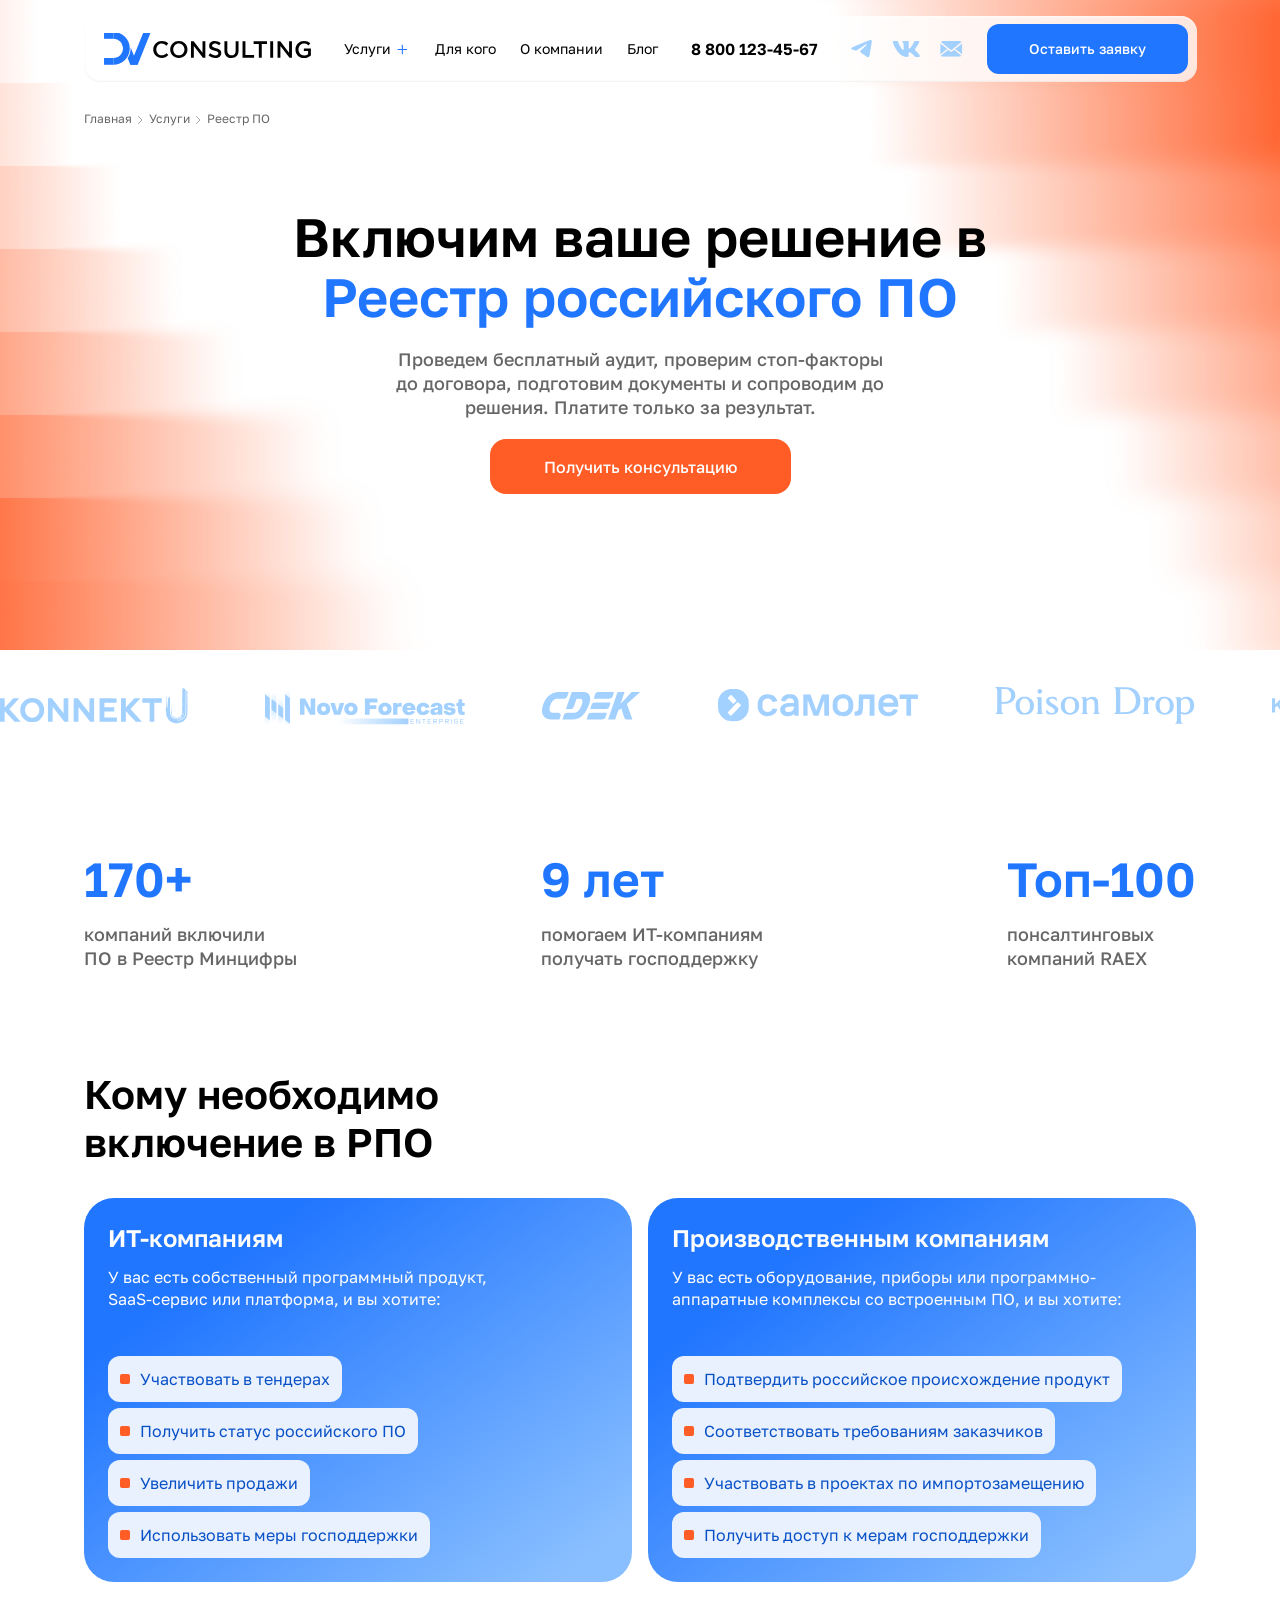
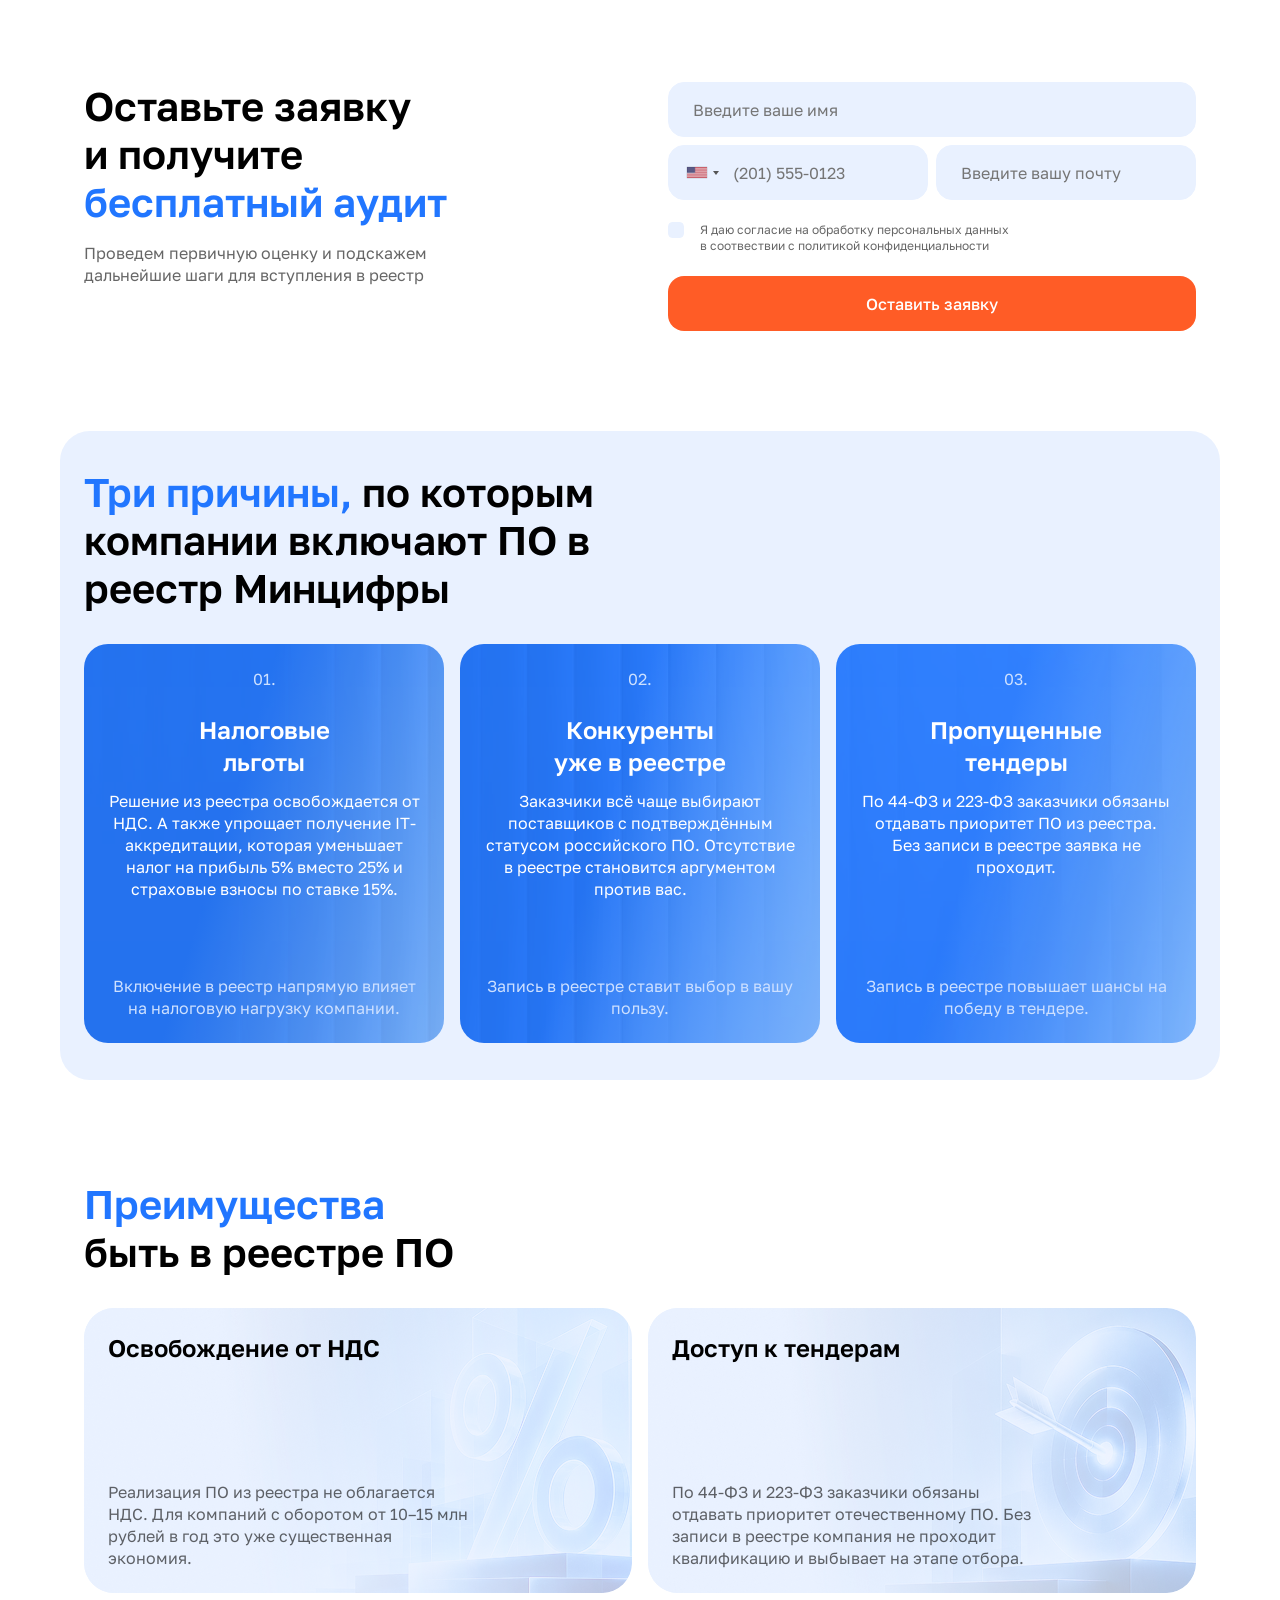
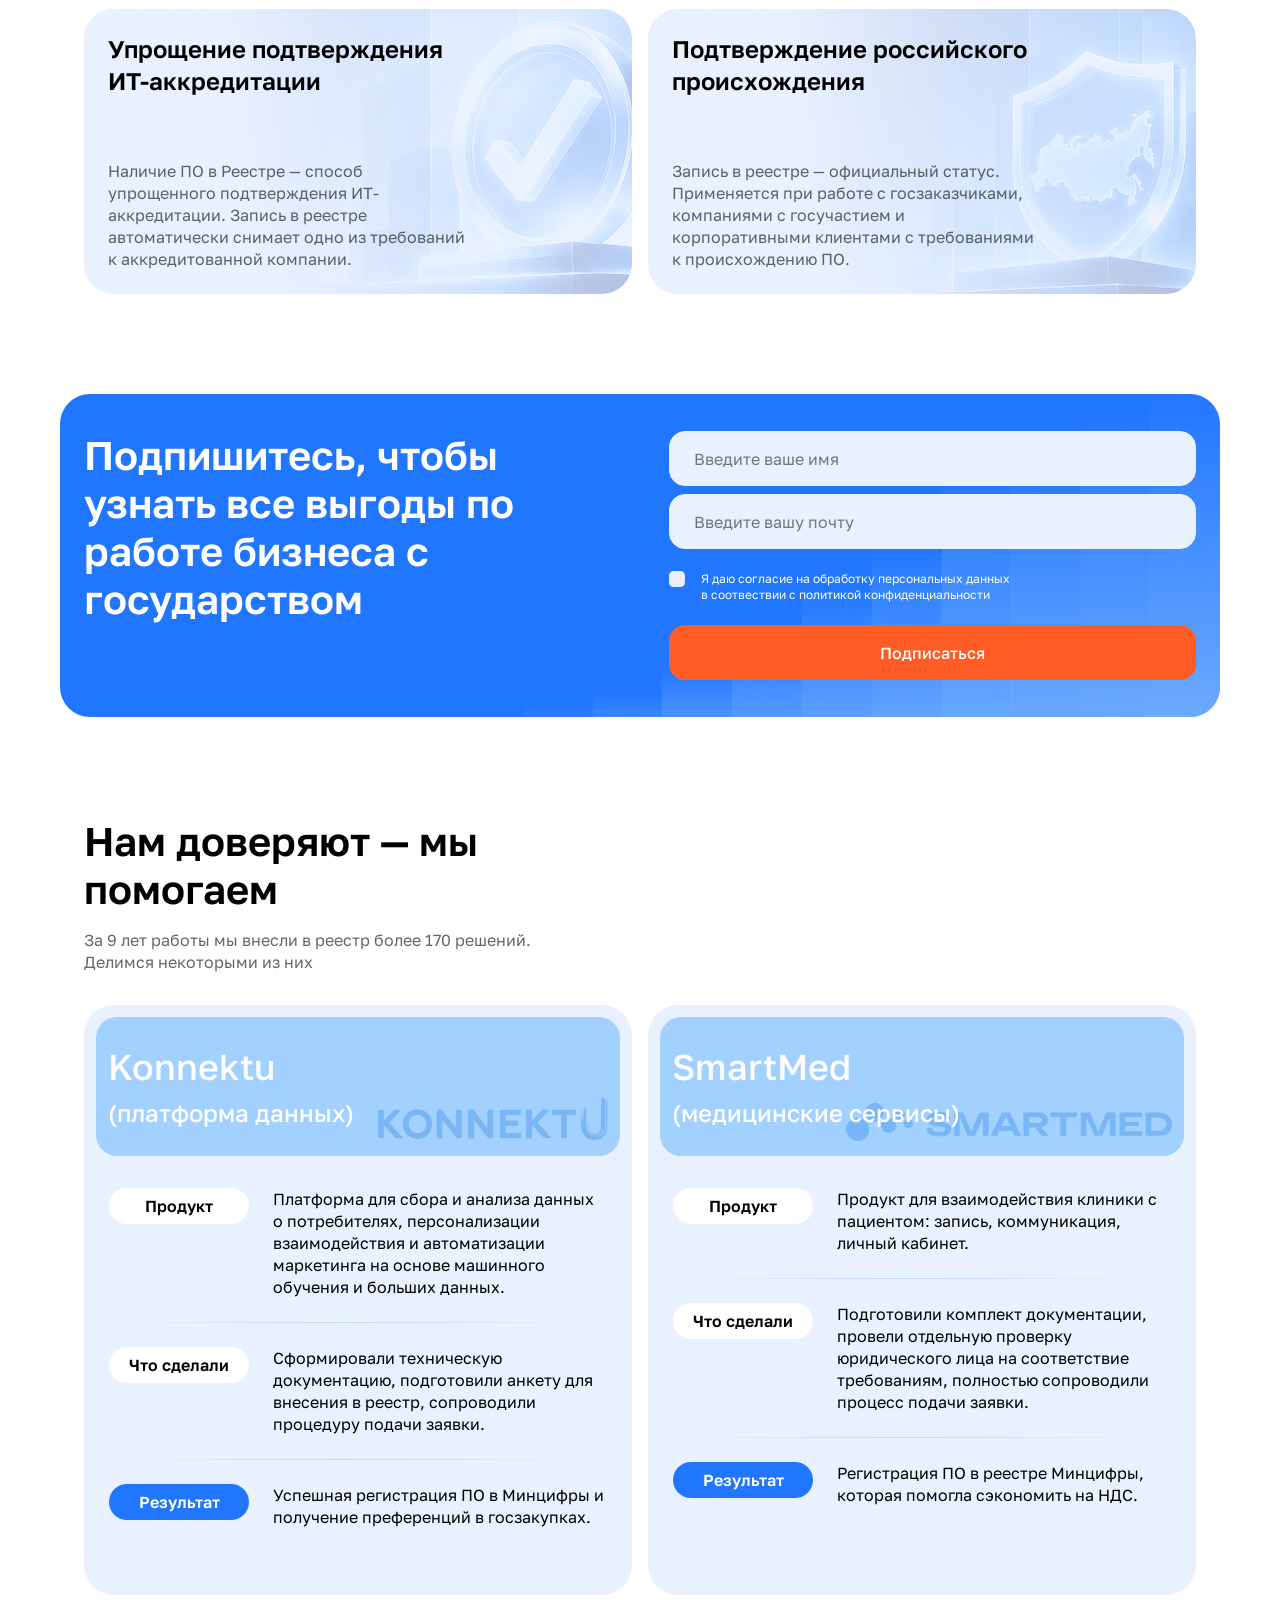
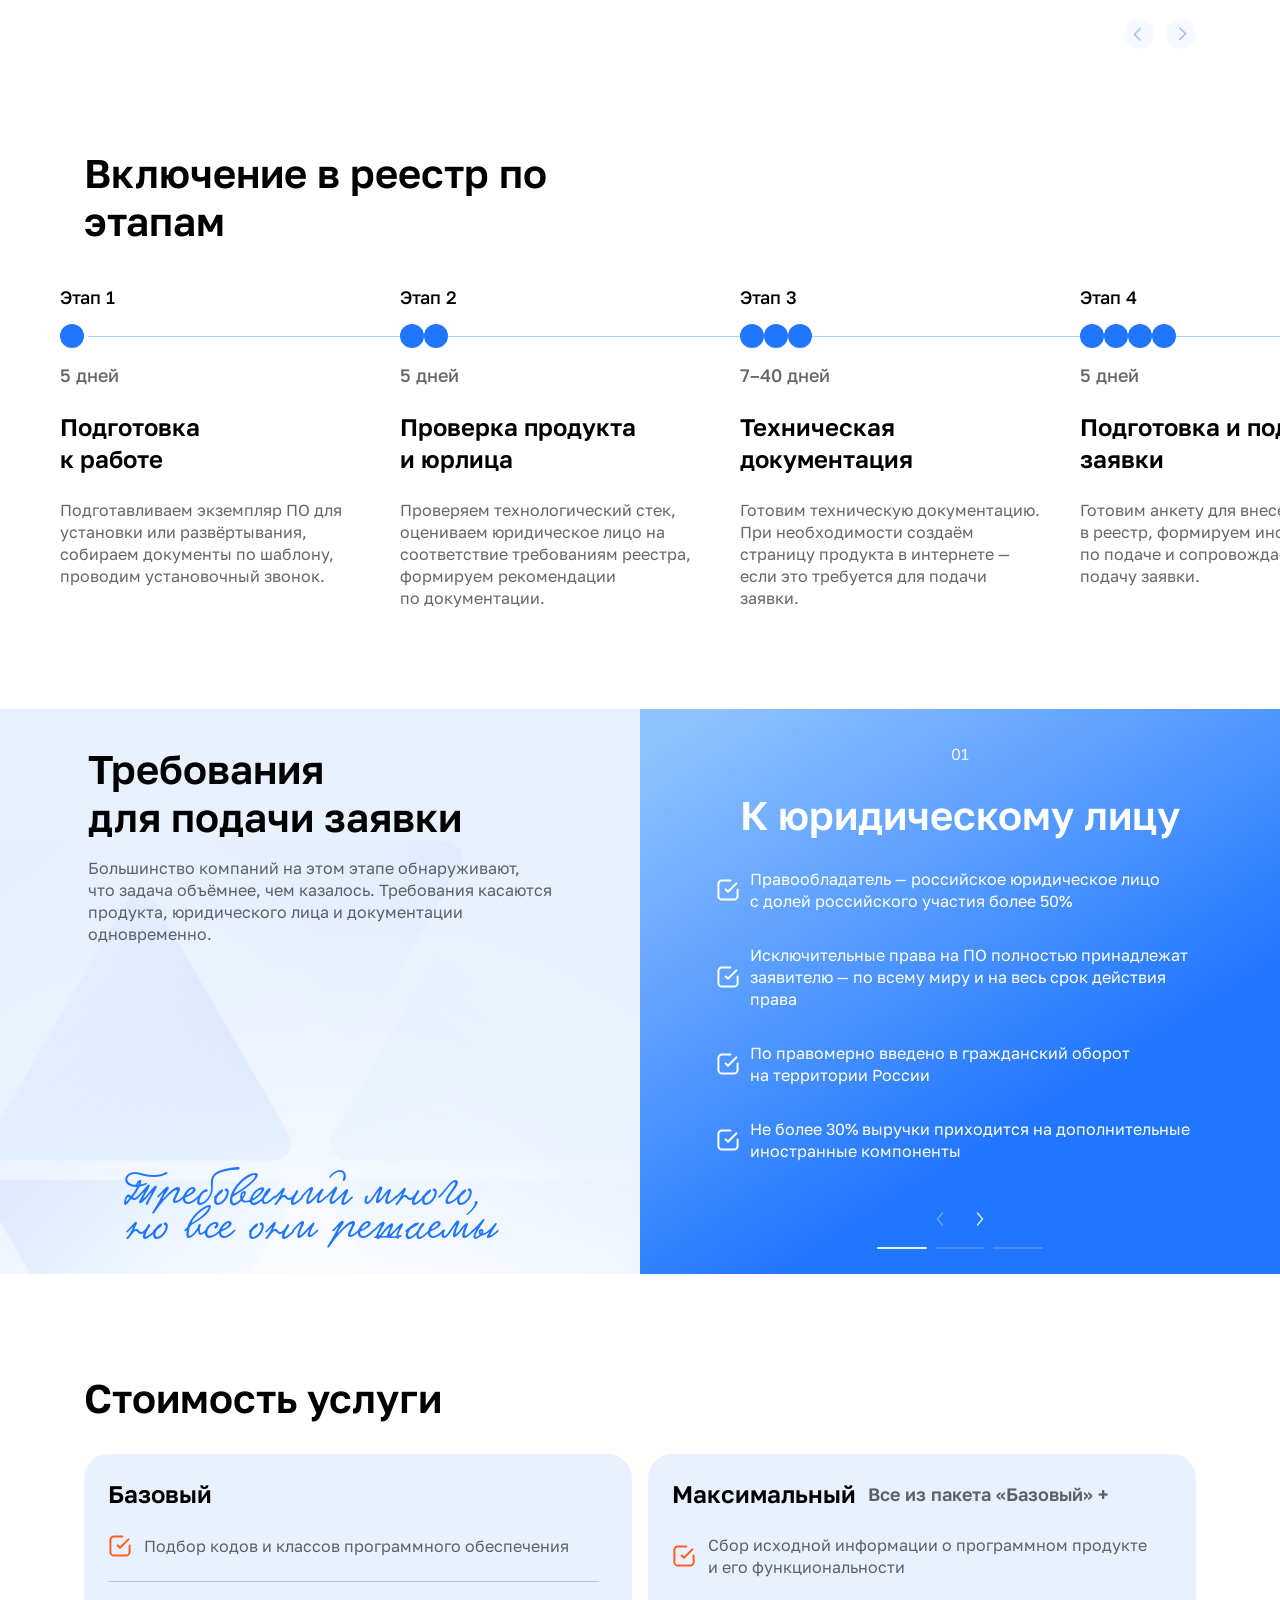
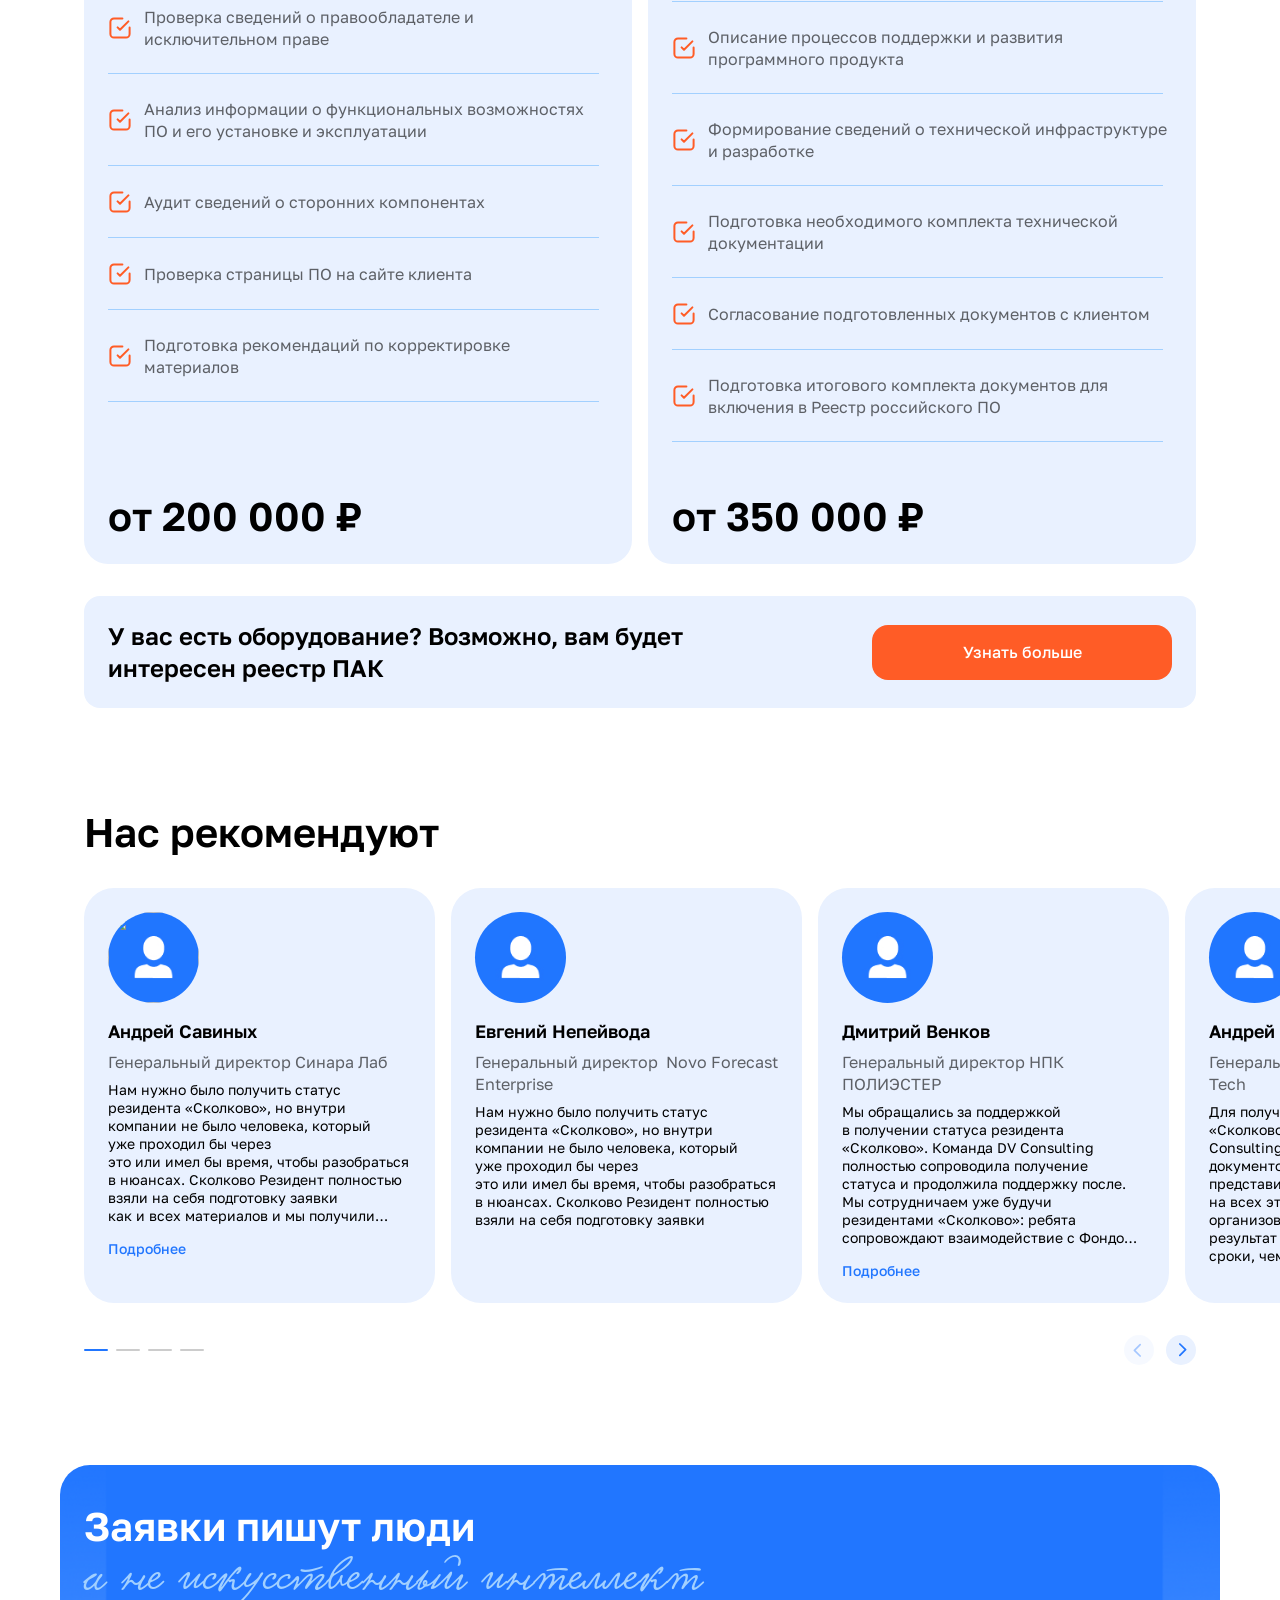
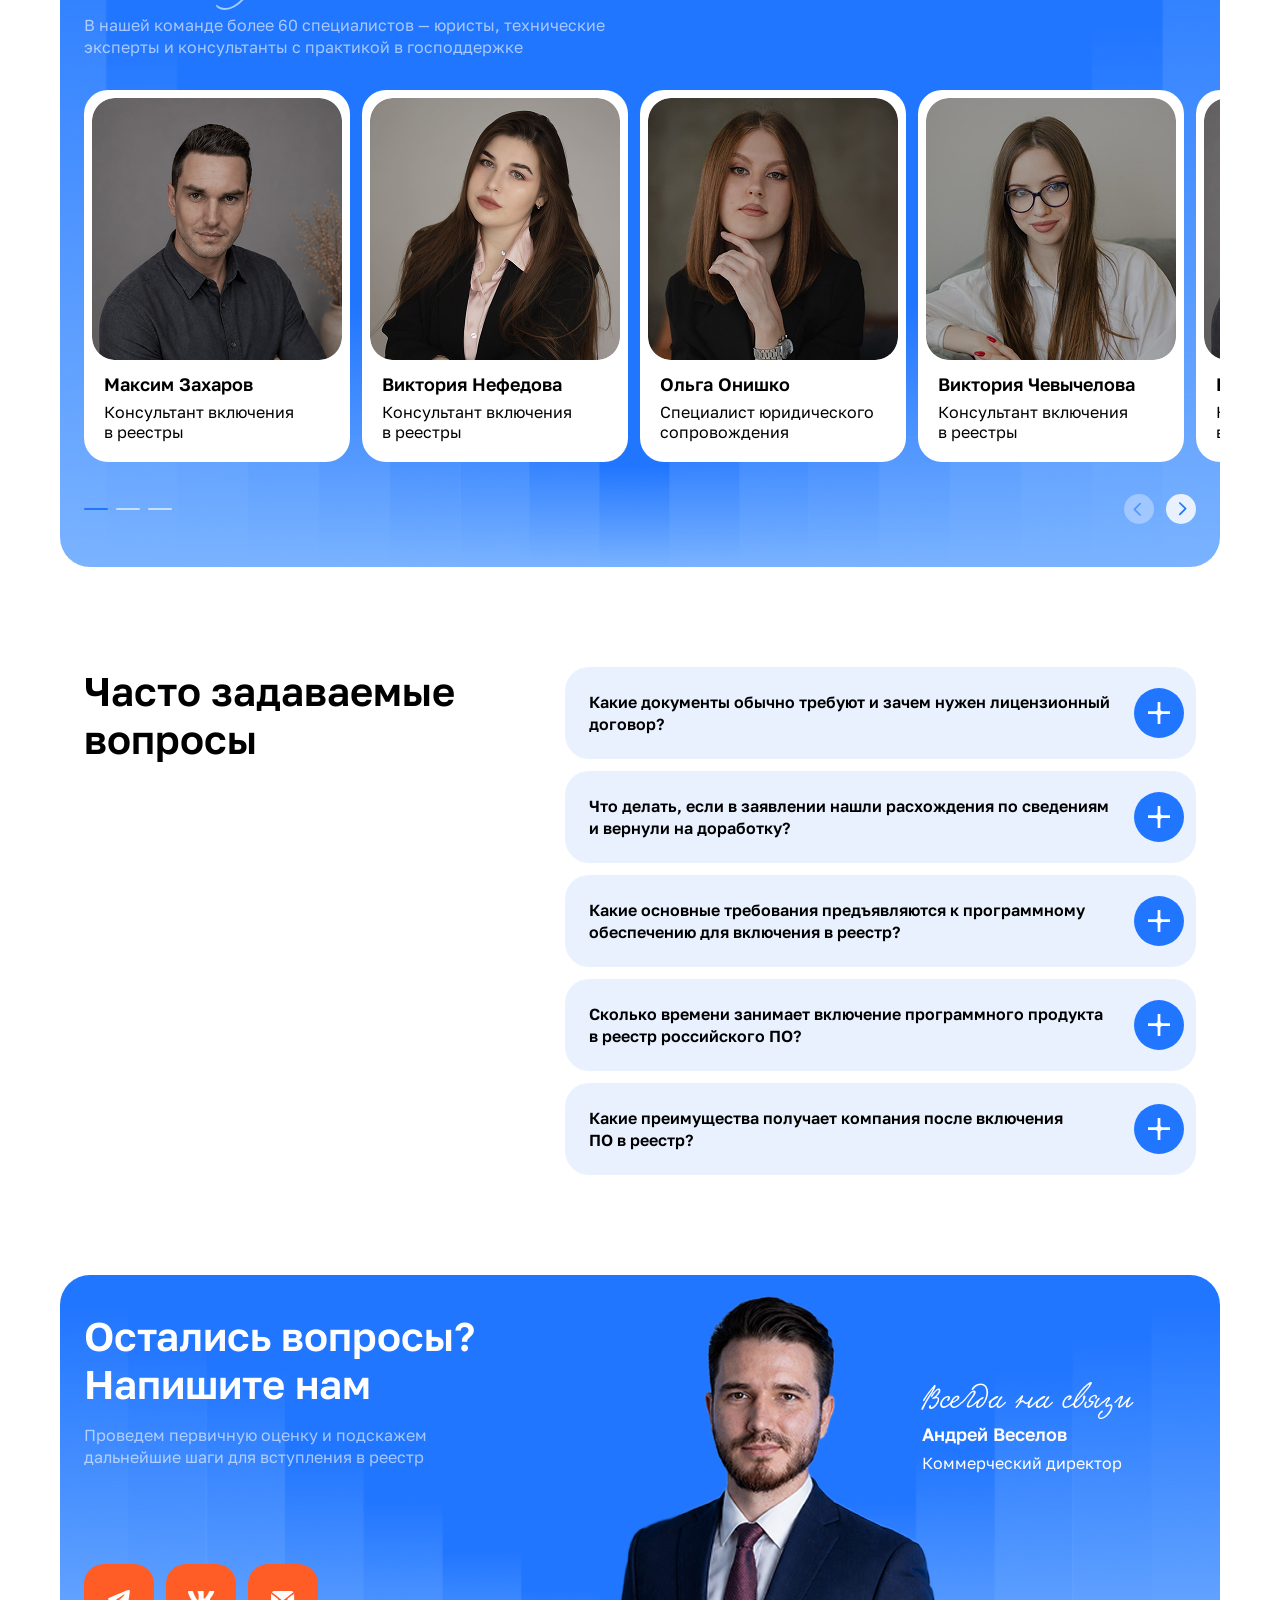
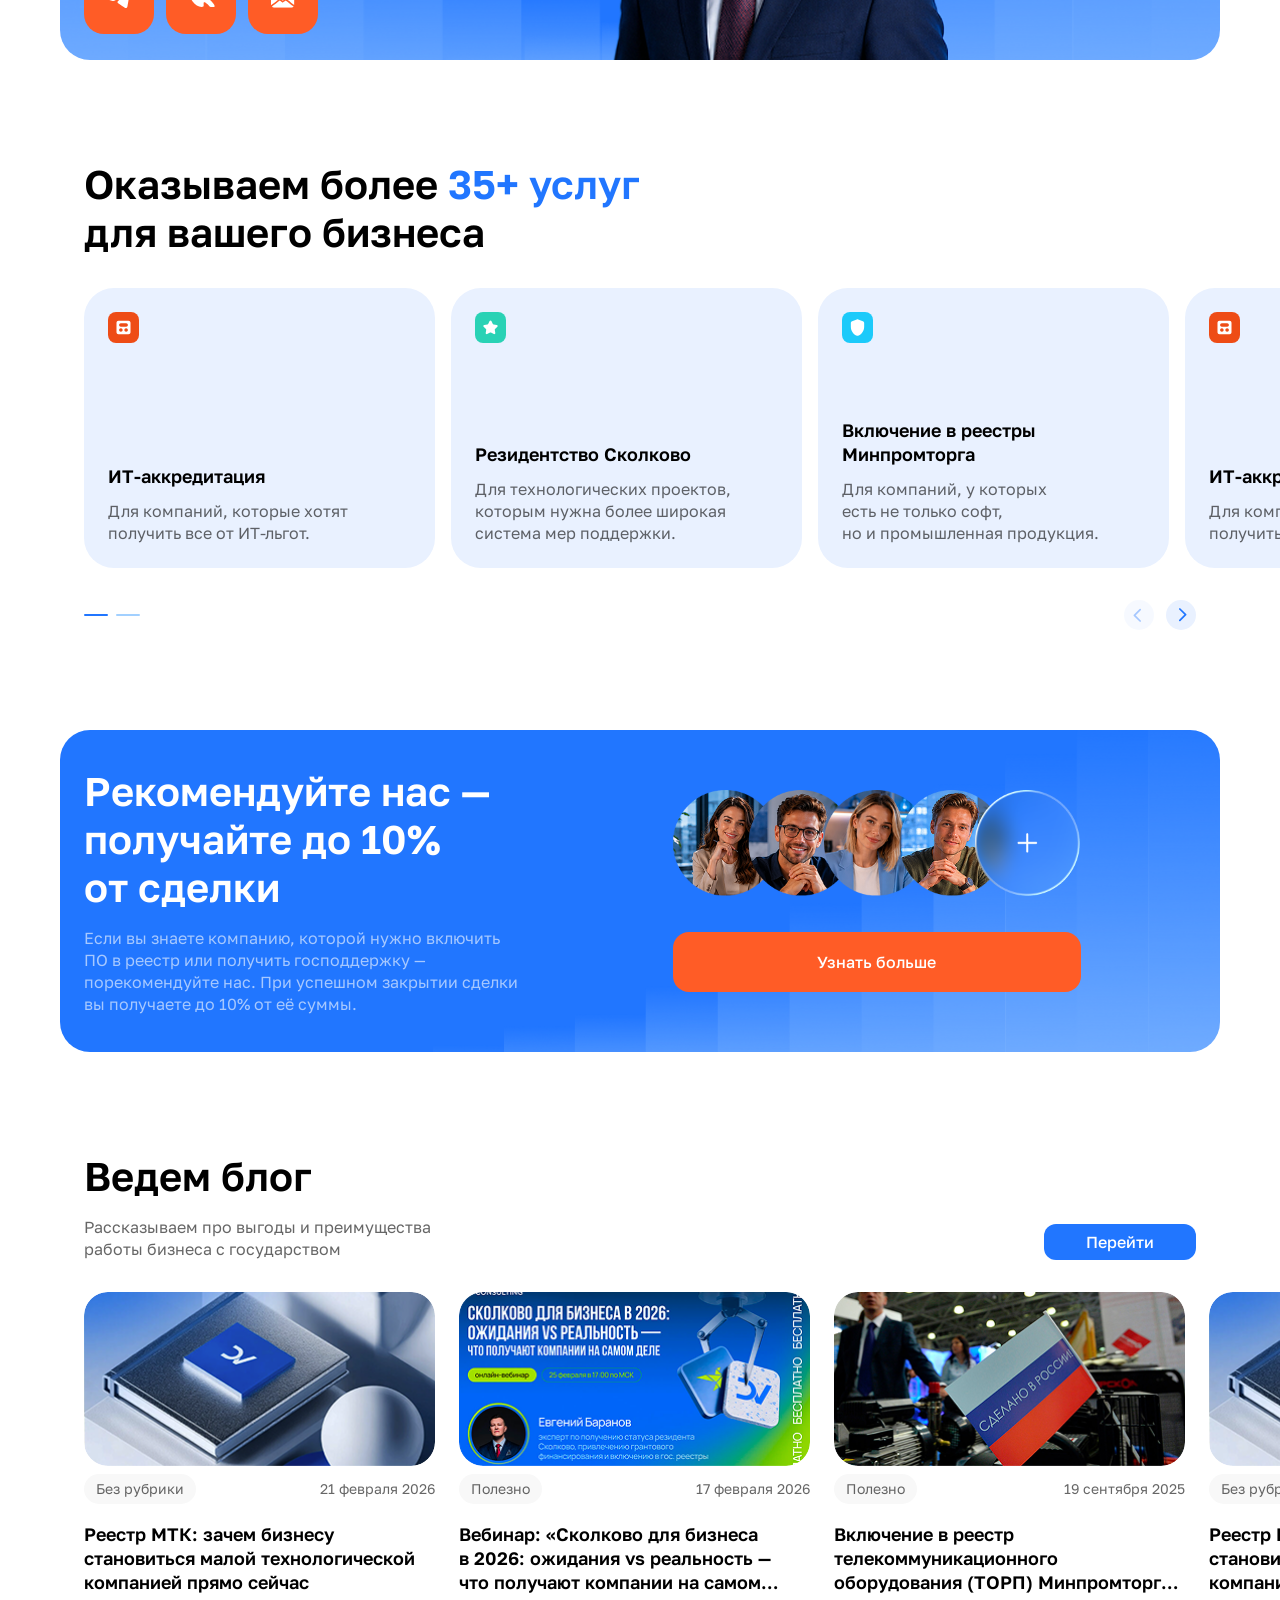
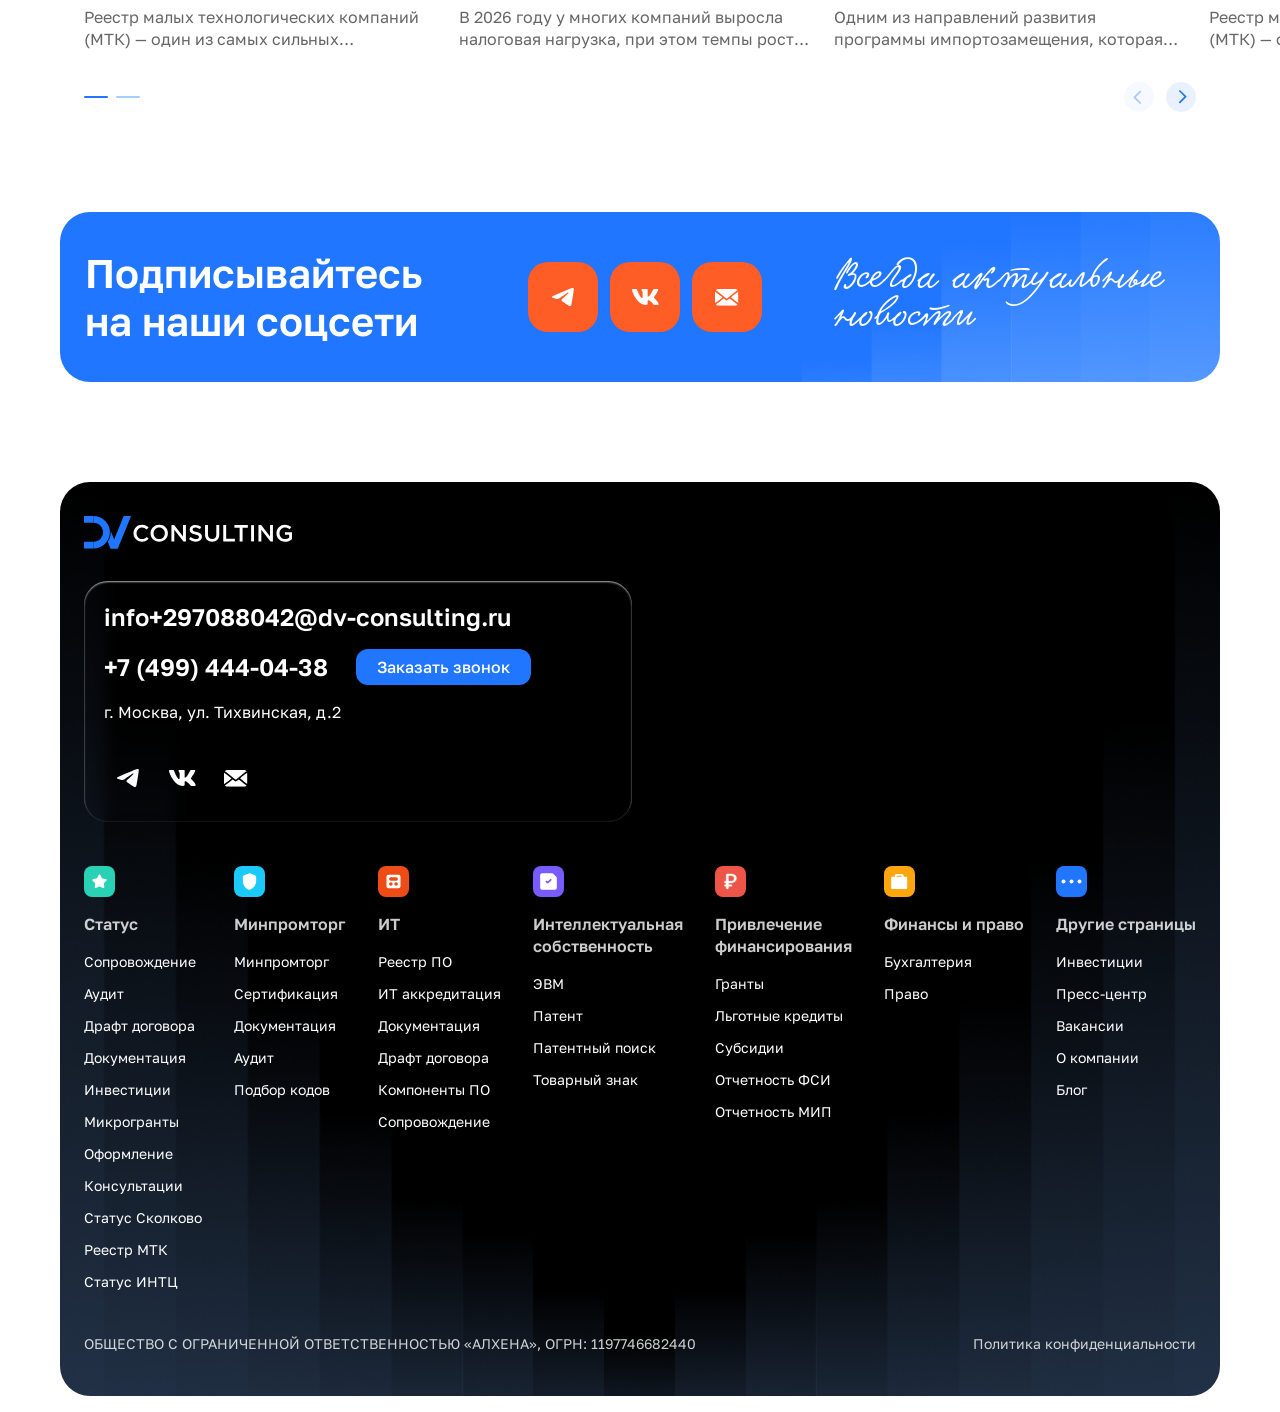
==== commit 6285a658: "fix" ====
--- a/index.html
+++ b/index.html
@@ -1970,12 +1970,7 @@
                             <a href="mailto:#" class="footer__links_item footer__links_item_mail"></a>
                         </div>
                     </div>
-                    <div class="footer_map"><a
-                            href="https://yandex.ru/maps/213/moscow/?utm_medium=mapframe&utm_source=maps"
-                            style="color:#eee;font-size:12px;position:absolute;top:0px;">Москва</a><a
-                            href="https://yandex.ru/maps/213/moscow/house/tikhvinskaya_ulitsa_2/Z04YcAdhQEcDQFtvfXt5dHhgZg==/?ll=37.601923%2C55.785433&utm_medium=mapframe&utm_source=maps&z=16"
-                            style="color:#eee;font-size:12px;position:absolute;top:14px;">Тихвинская улица, 2 на карте
-                            Москвы, ближайшее метро Менделеевская — Яндекс Карты</a><iframe
+                    <div class="footer_map"><iframe
                             src="https://yandex.ru/map-widget/v1/?ll=37.601923%2C55.785433&mode=whatshere&whatshere%5Bpoint%5D=37.601924%2C55.785432&whatshere%5Bzoom%5D=17&z=16"
                             width="100%" height="100%" frameborder="0" allowfullscreen="true"
                             style="position:relative;"></iframe>
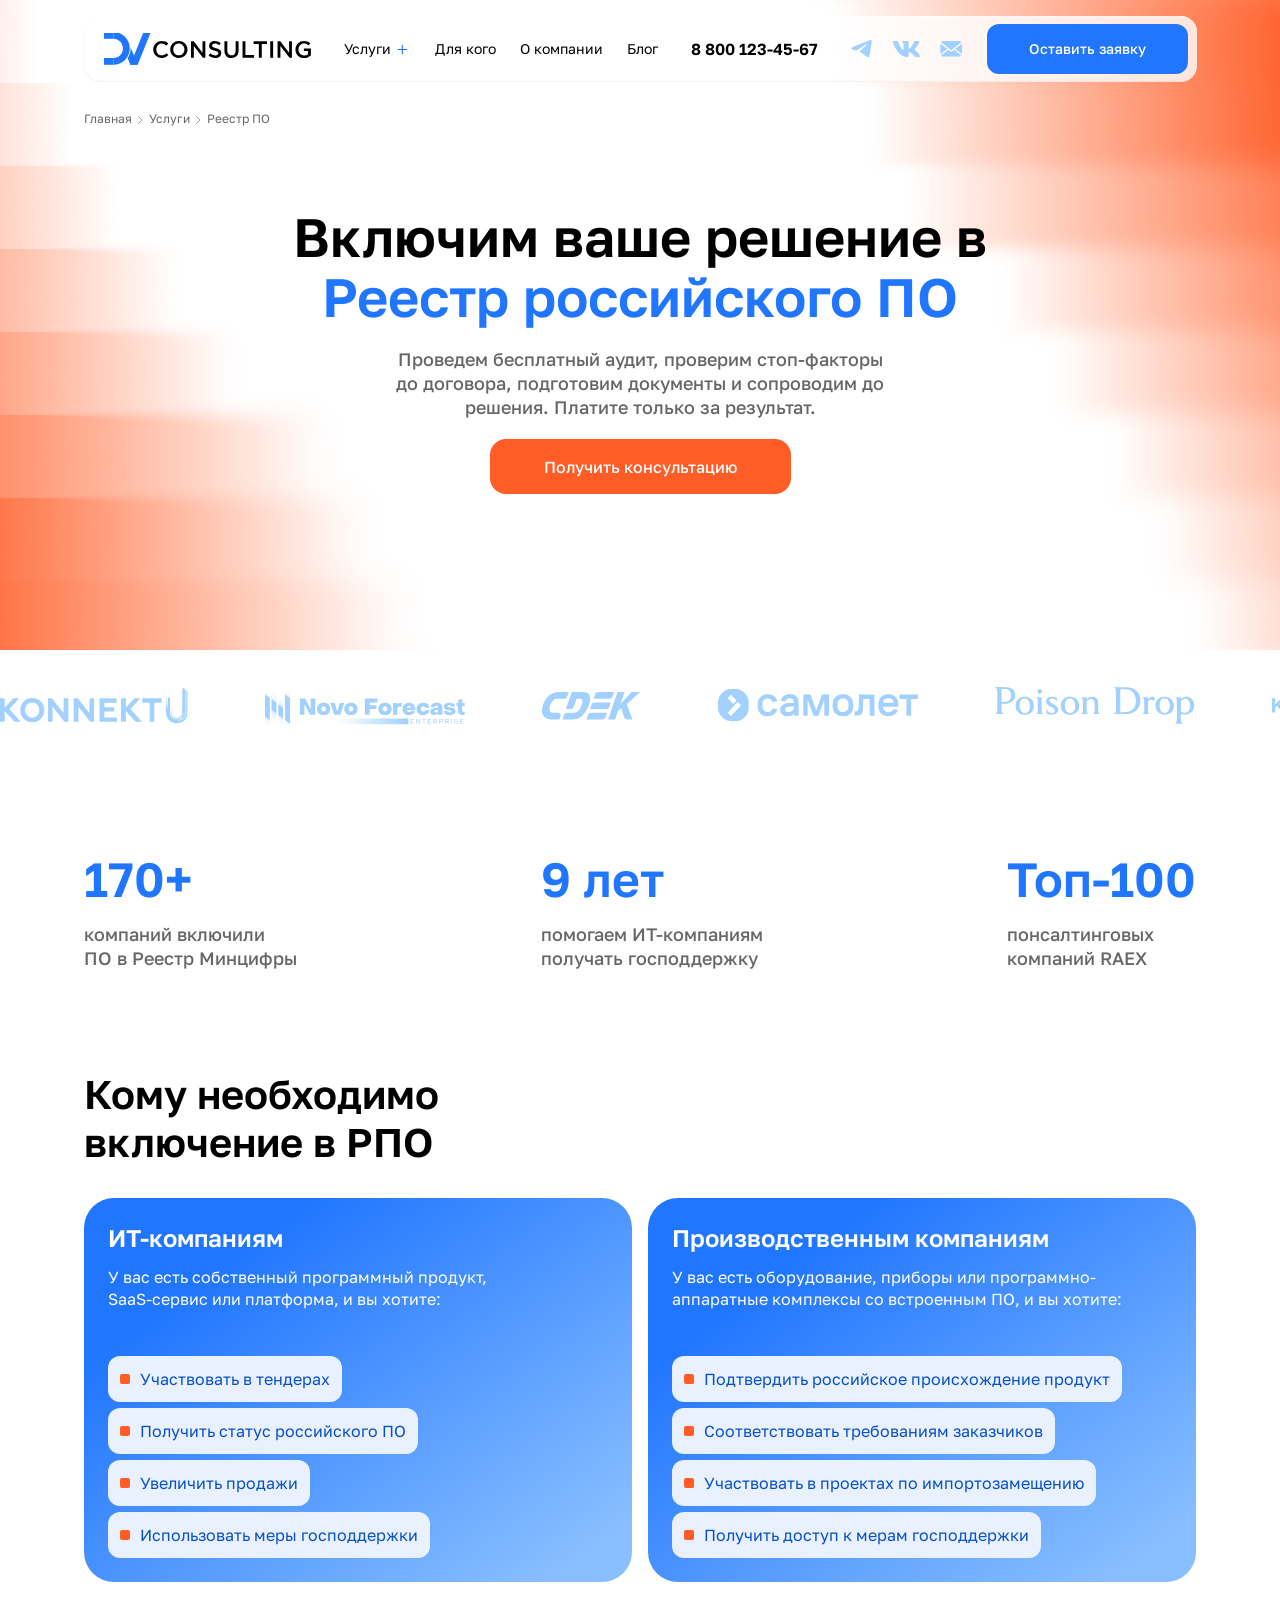
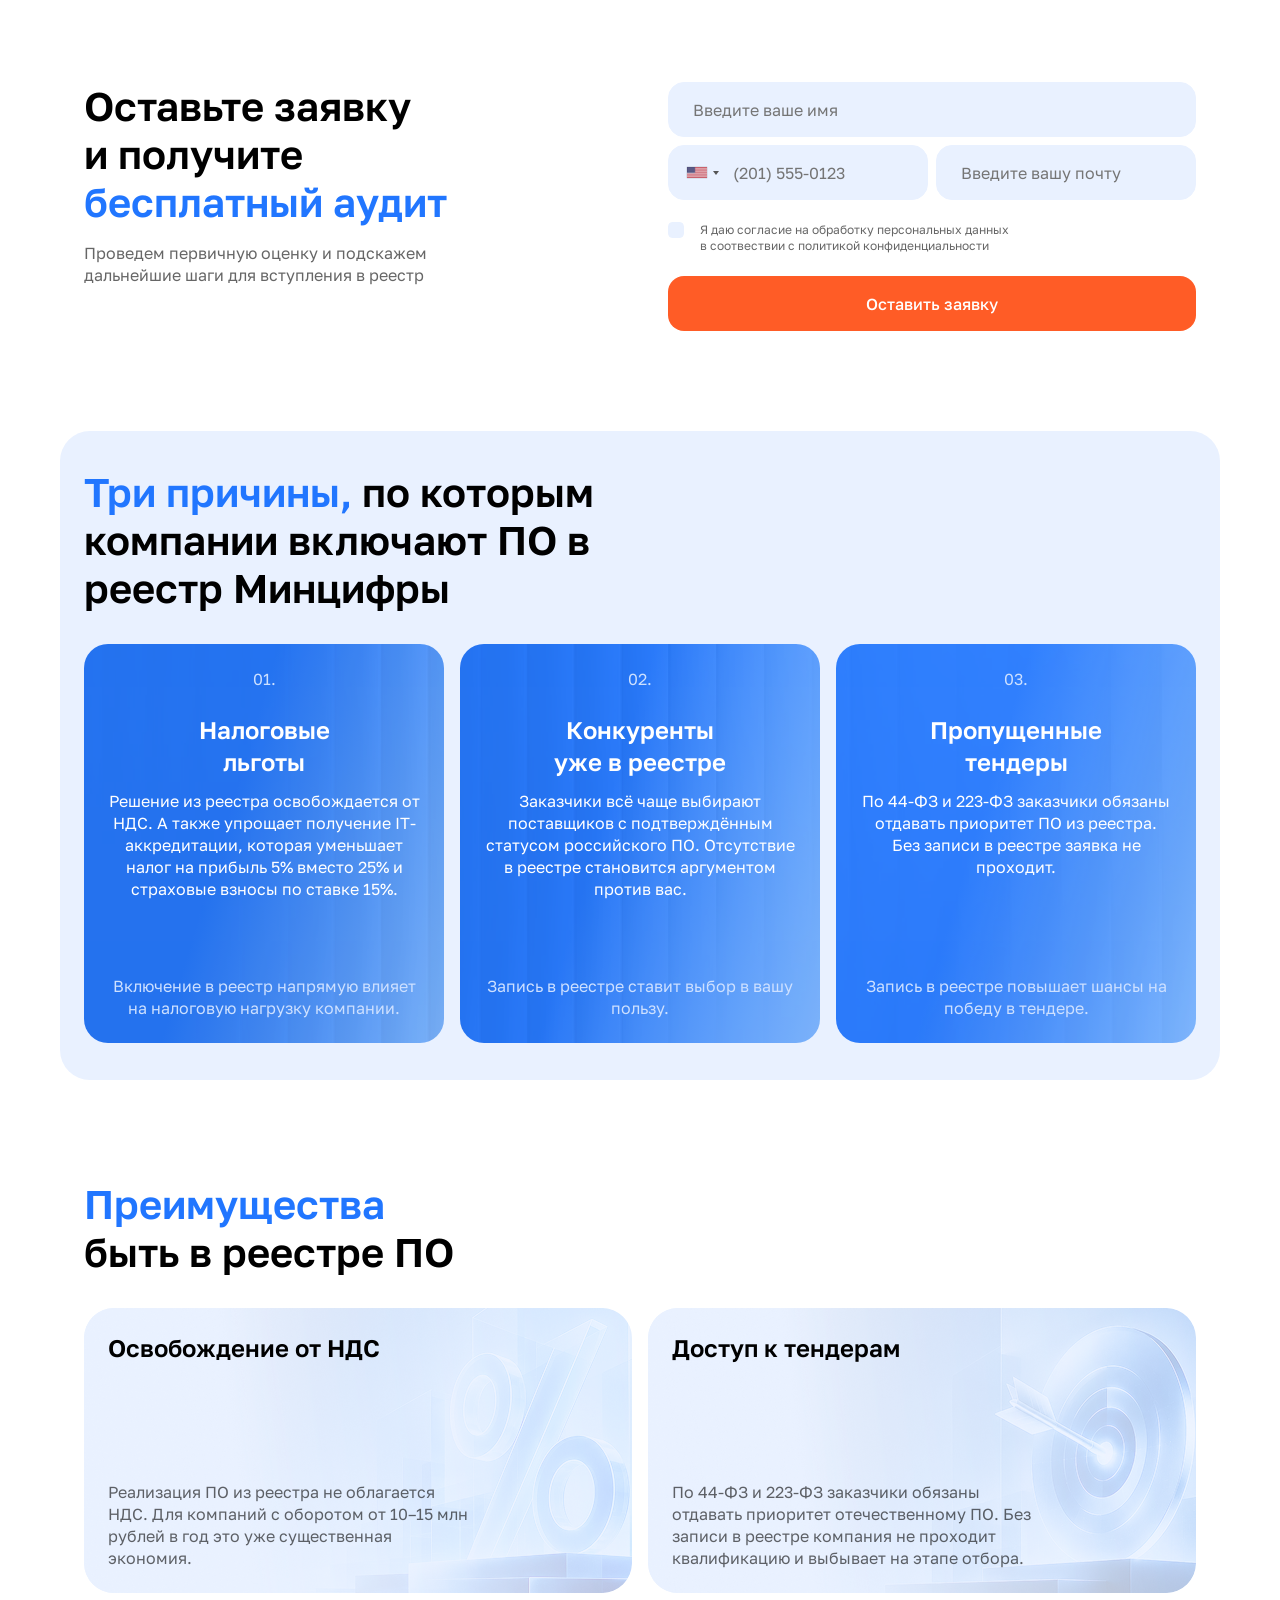
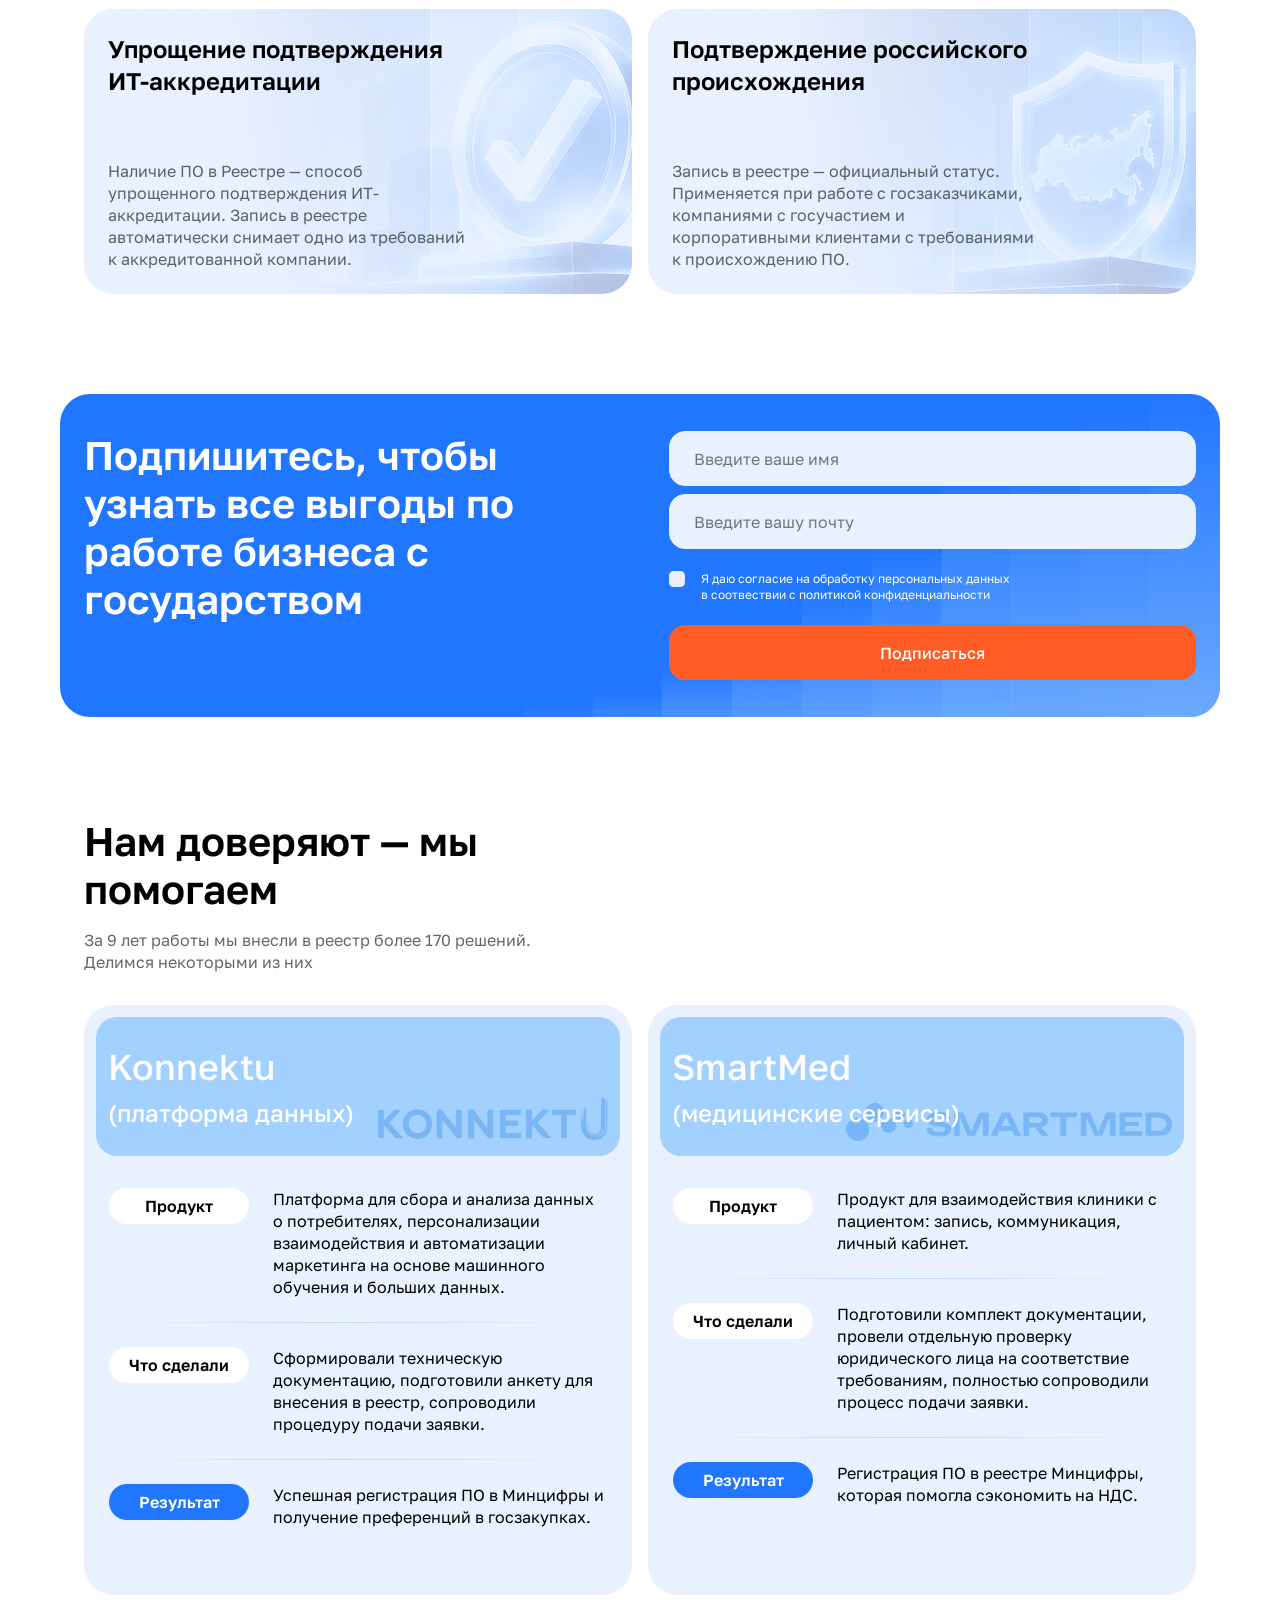
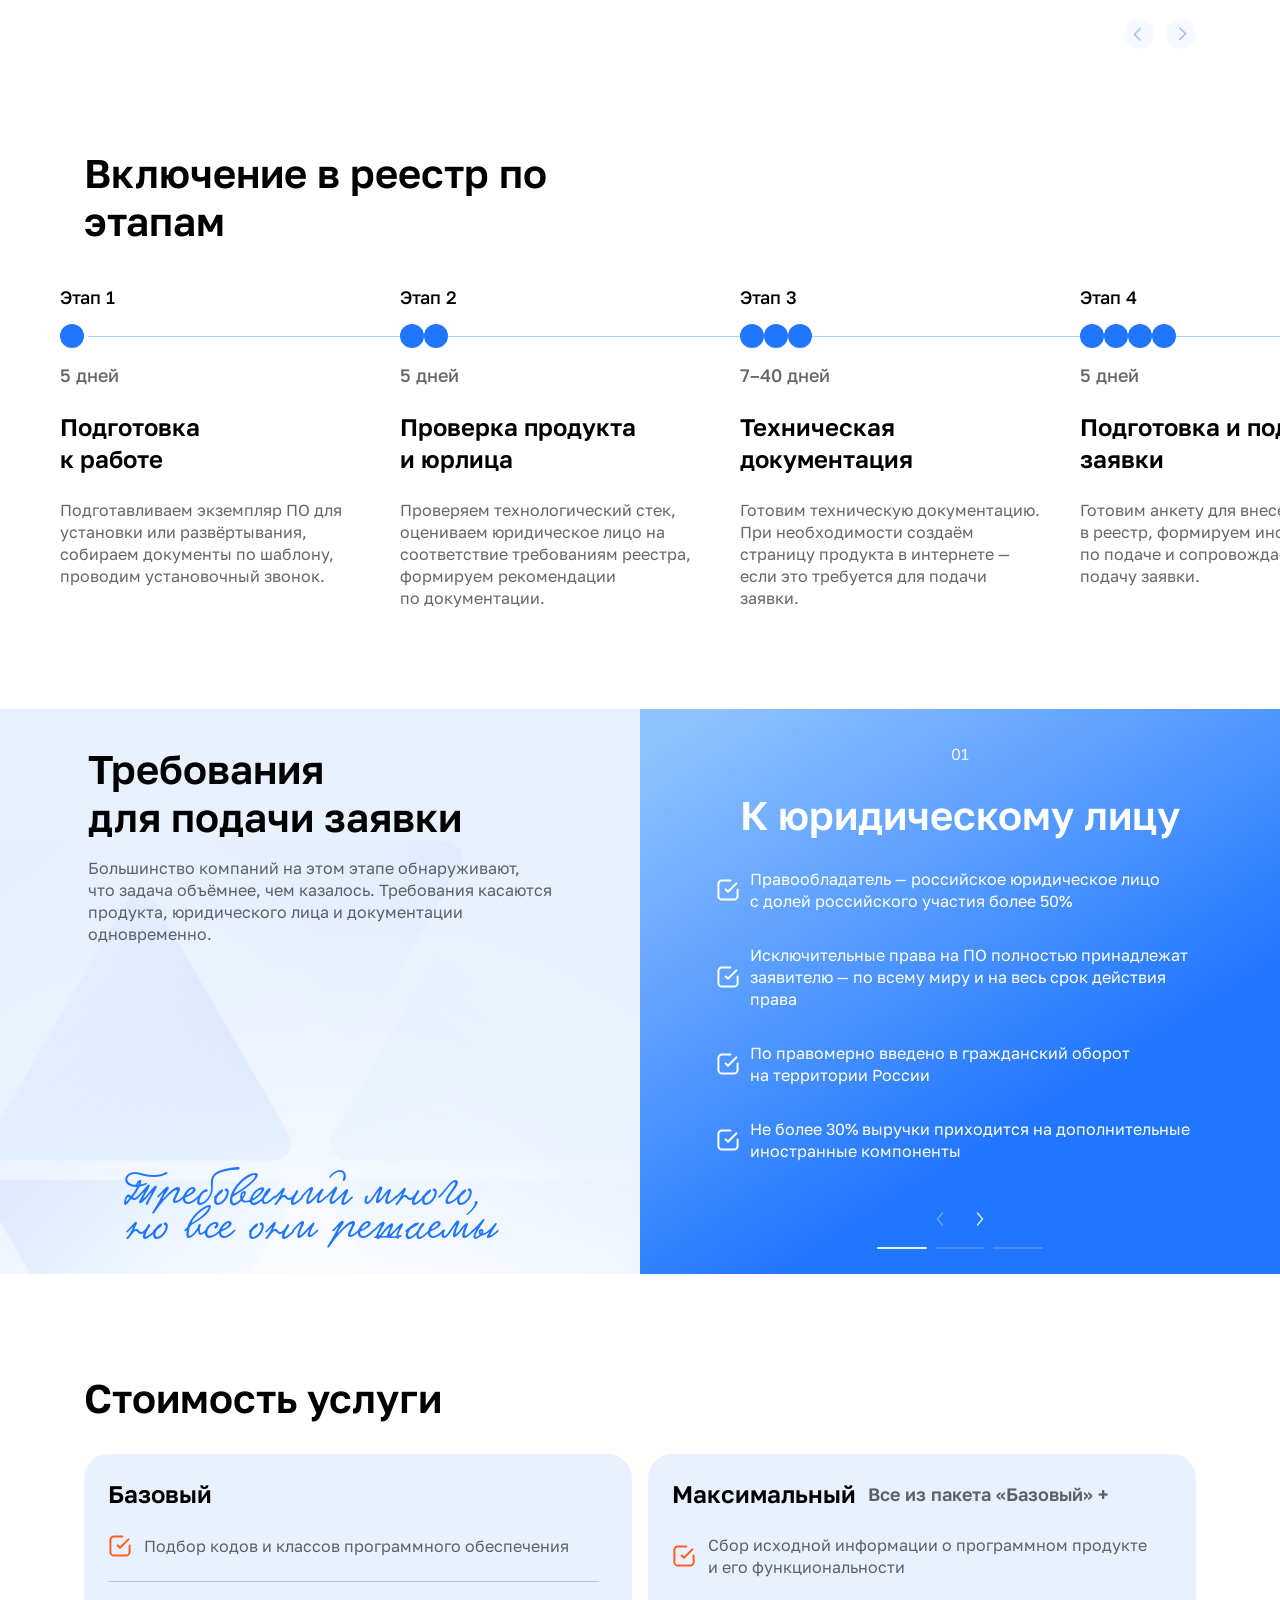
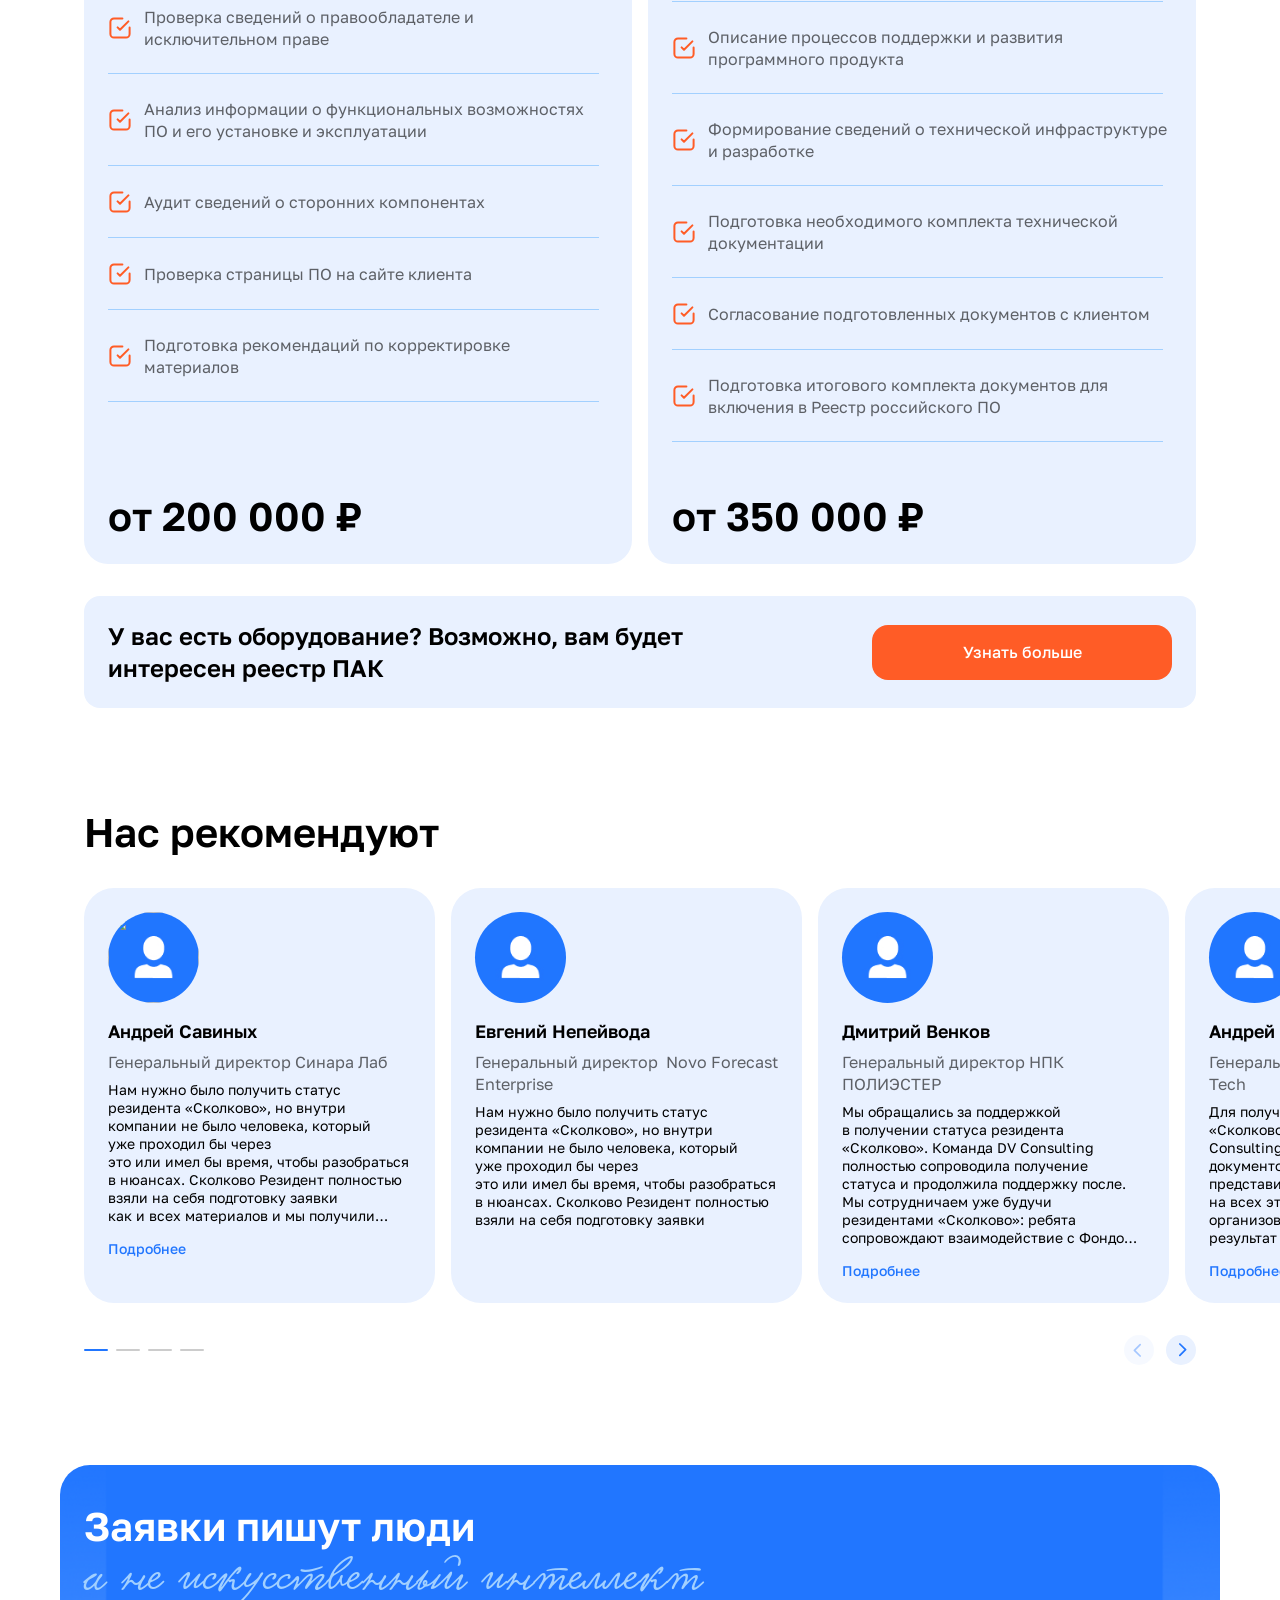
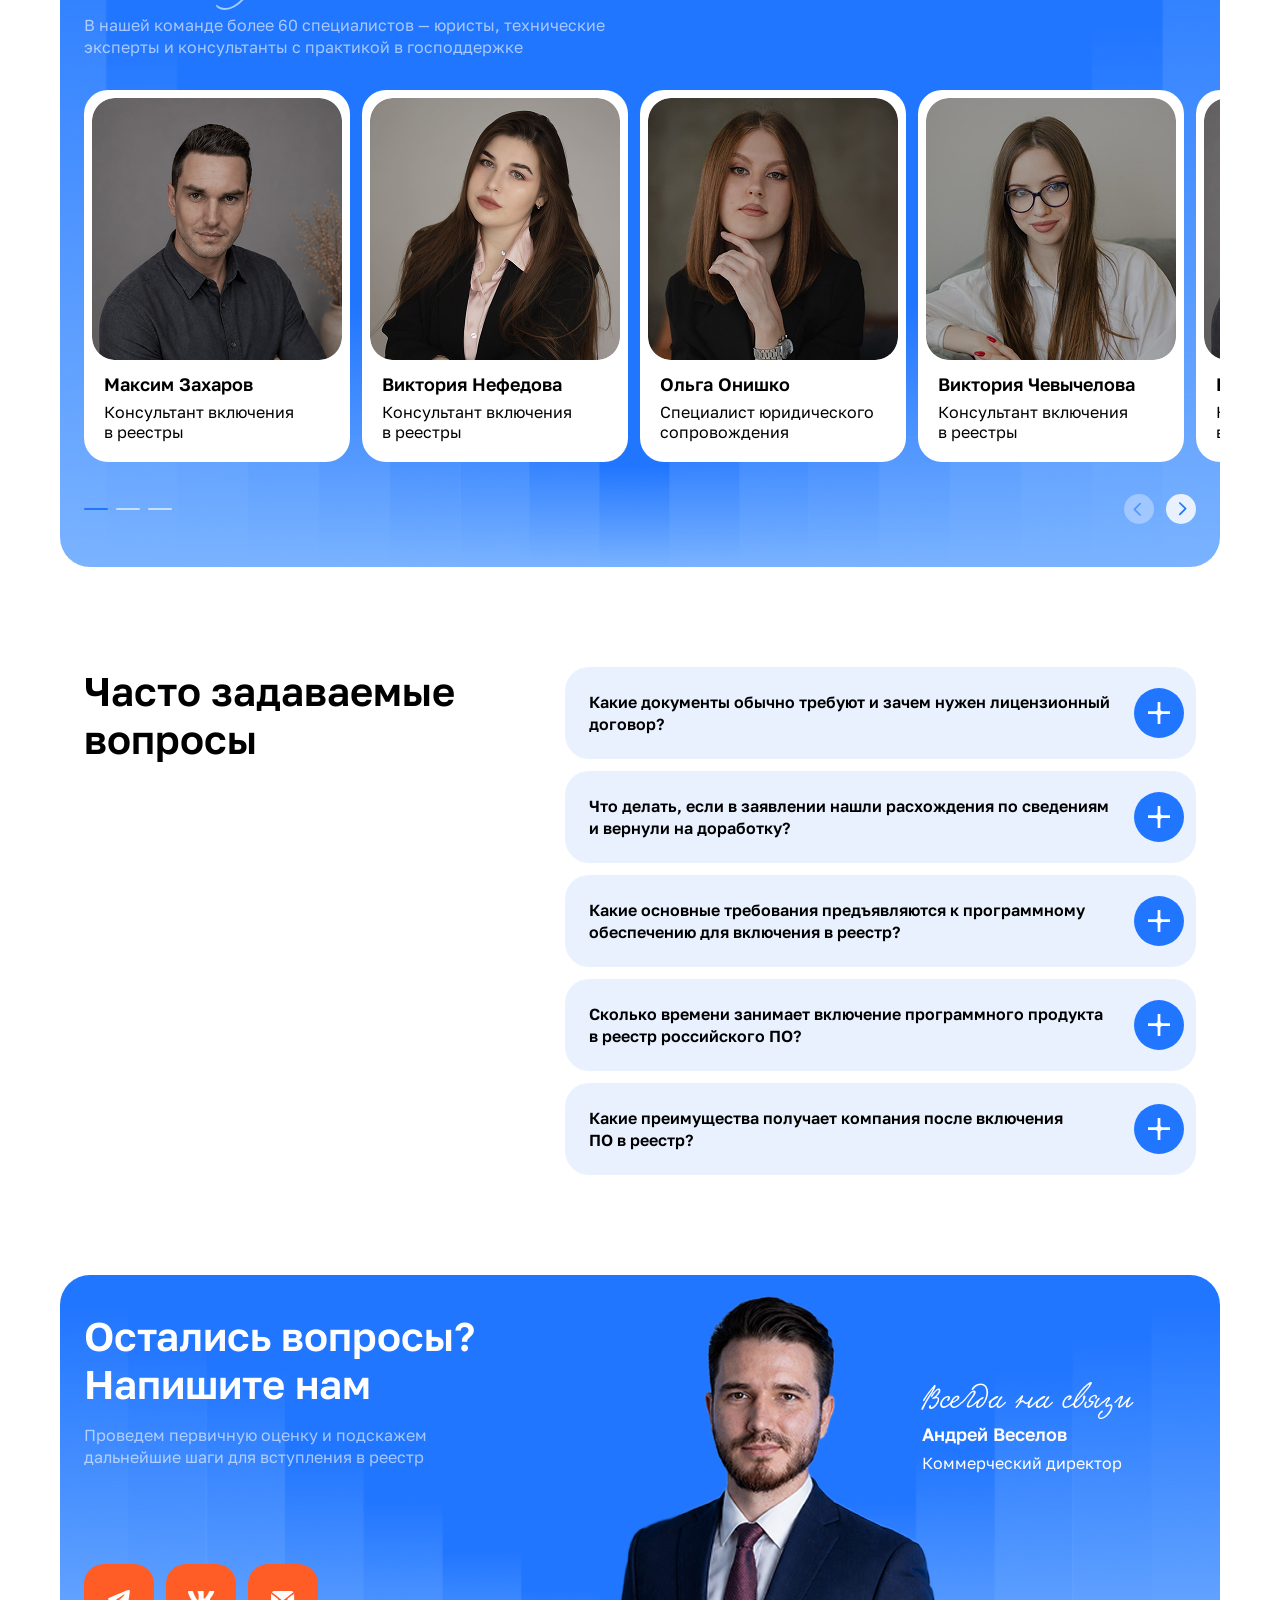
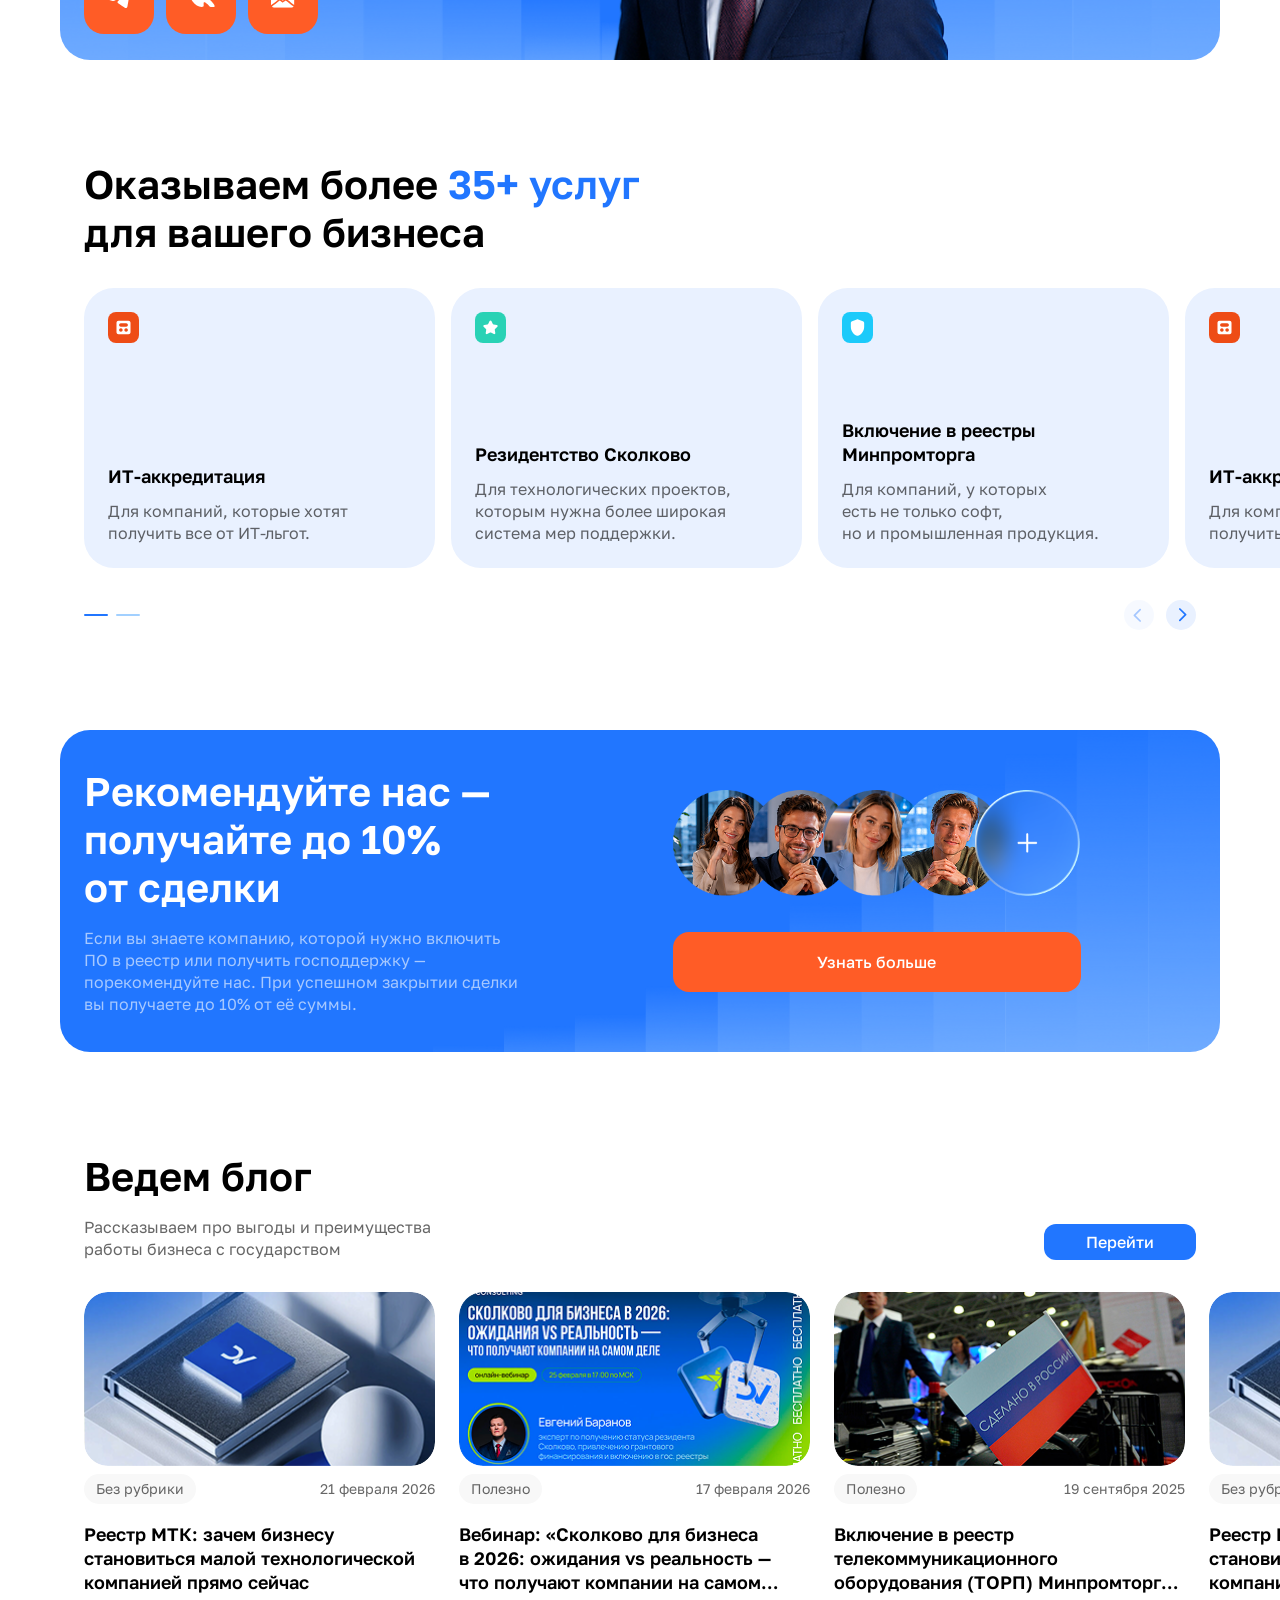
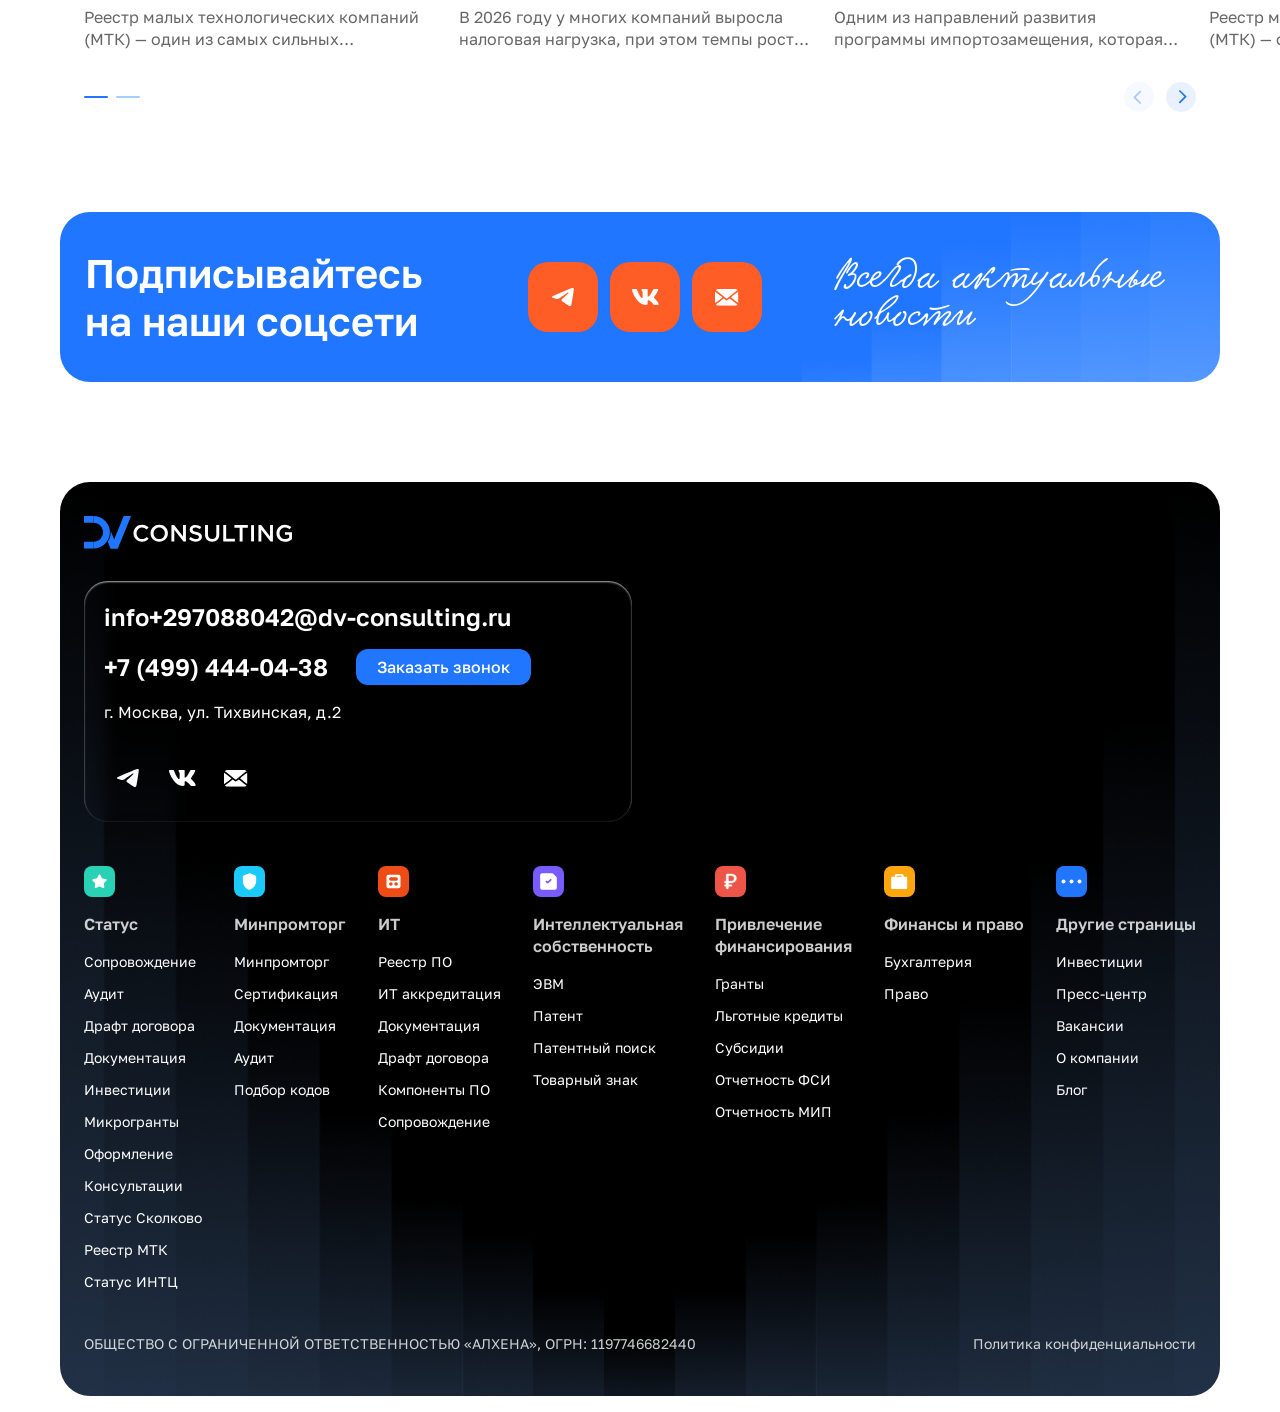
==== commit b7a52b25: "fix" ====
--- a/index.html
+++ b/index.html
@@ -1728,7 +1728,7 @@
                 </div>
                 <div class="services-swiper">
                     <div class="swiper-wrapper">
-                        <div class="swiper-slide services_card">
+                        <a href="#" class="swiper-slide services_card">
                             <img src="./images/header-menu-icon/IT.svg" alt="" class="services_card_img">
                             <div class="services_card__info">
                                 <h4>
@@ -1738,8 +1738,8 @@
                                     Для компаний, которые хотят получить все от ИТ-льгот.
                                 </p>
                             </div>
-                        </div>
-                        <div class="swiper-slide services_card">
+                        </a>
+                        <a href="#" class="swiper-slide services_card">
                             <img src="./images/header-menu-icon/star.svg" alt="" class="services_card_img">
                             <div class="services_card__info">
                                 <h4>
@@ -1749,8 +1749,8 @@
                                     Для технологических проектов, которым нужна более широкая система мер поддержки.
                                 </p>
                             </div>
-                        </div>
-                        <div class="swiper-slide services_card">
+                        </a>
+                        <a href="#" class="swiper-slide services_card">
                             <img src="./images/header-menu-icon/shield.svg" alt="" class="services_card_img">
                             <div class="services_card__info">
                                 <h4>
@@ -1760,8 +1760,8 @@
                                     Для компаний, у которых есть не только софт, но и промышленная продукция.
                                 </p>
                             </div>
-                        </div>
-                        <div class="swiper-slide services_card">
+                        </a>
+                        <a href="#" class="swiper-slide services_card">
                             <img src="./images/header-menu-icon/IT.svg" alt="" class="services_card_img">
                             <div class="services_card__info">
                                 <h4>
@@ -1771,7 +1771,7 @@
                                     Для компаний, которые хотят получить все от ИТ-льгот.
                                 </p>
                             </div>
-                        </div>
+                        </a>
                     </div>
                 </div>
                 <div class="services_nav custom-nav">
--- a/styles/style.css
+++ b/styles/style.css
@@ -603,7 +603,7 @@
     max-width: 711px;
     margin: 0 auto;
     margin-top: 80px;
-    margin-bottom: 80px;
+    padding-bottom: 80px;
     text-align: center;
 }
 
@@ -854,7 +854,7 @@
     background-color: var(--light-blue-main);
 }
 
-section.section_run-stroke {
+.main section.section_run-stroke {
     overflow: hidden;
     padding: 32px 0 23px;
     margin: 0;
@@ -869,6 +869,9 @@
     gap: 77px;
     width: max-content;
     animation: scrollLeft 60s linear infinite;
+    will-change: transform;
+    -webkit-transform: translateZ(0); /* Аппаратное ускорение */
+    transform: translateZ(0);
 }
 
 .section_title {
@@ -889,20 +892,23 @@
 
 @keyframes scrollLeft {
     0% {
-        transform: translateX(0%);
-    }
-
+        -webkit-transform: translateX(0);
+        transform: translateX(0);
+    }
     100% {
+        -webkit-transform: translateX(-50%);
         transform: translateX(-50%);
     }
 }
 
 .run-stroke__wrapper img {
+   width: auto;
     height: auto;
     max-width: 200px;
     flex-shrink: 0;
     display: block;
     transition: transform .8s ease;
+     pointer-events: auto; 
 
 }
 
@@ -2575,8 +2581,7 @@
         margin: 80px 0;
     }
 
-    section.section_run-stroke {
-        overflow: hidden;
+    .main section.section_run-stroke {
         padding: 21px 0 0;
         margin: 0;
 
@@ -2795,7 +2800,9 @@
     .advantages__item {
         min-height: auto;
     }
-
+.run-stroke__wrapper {
+    gap: 50px;
+}
     .subscription-content {
         flex-direction: column;
         gap: 24px;
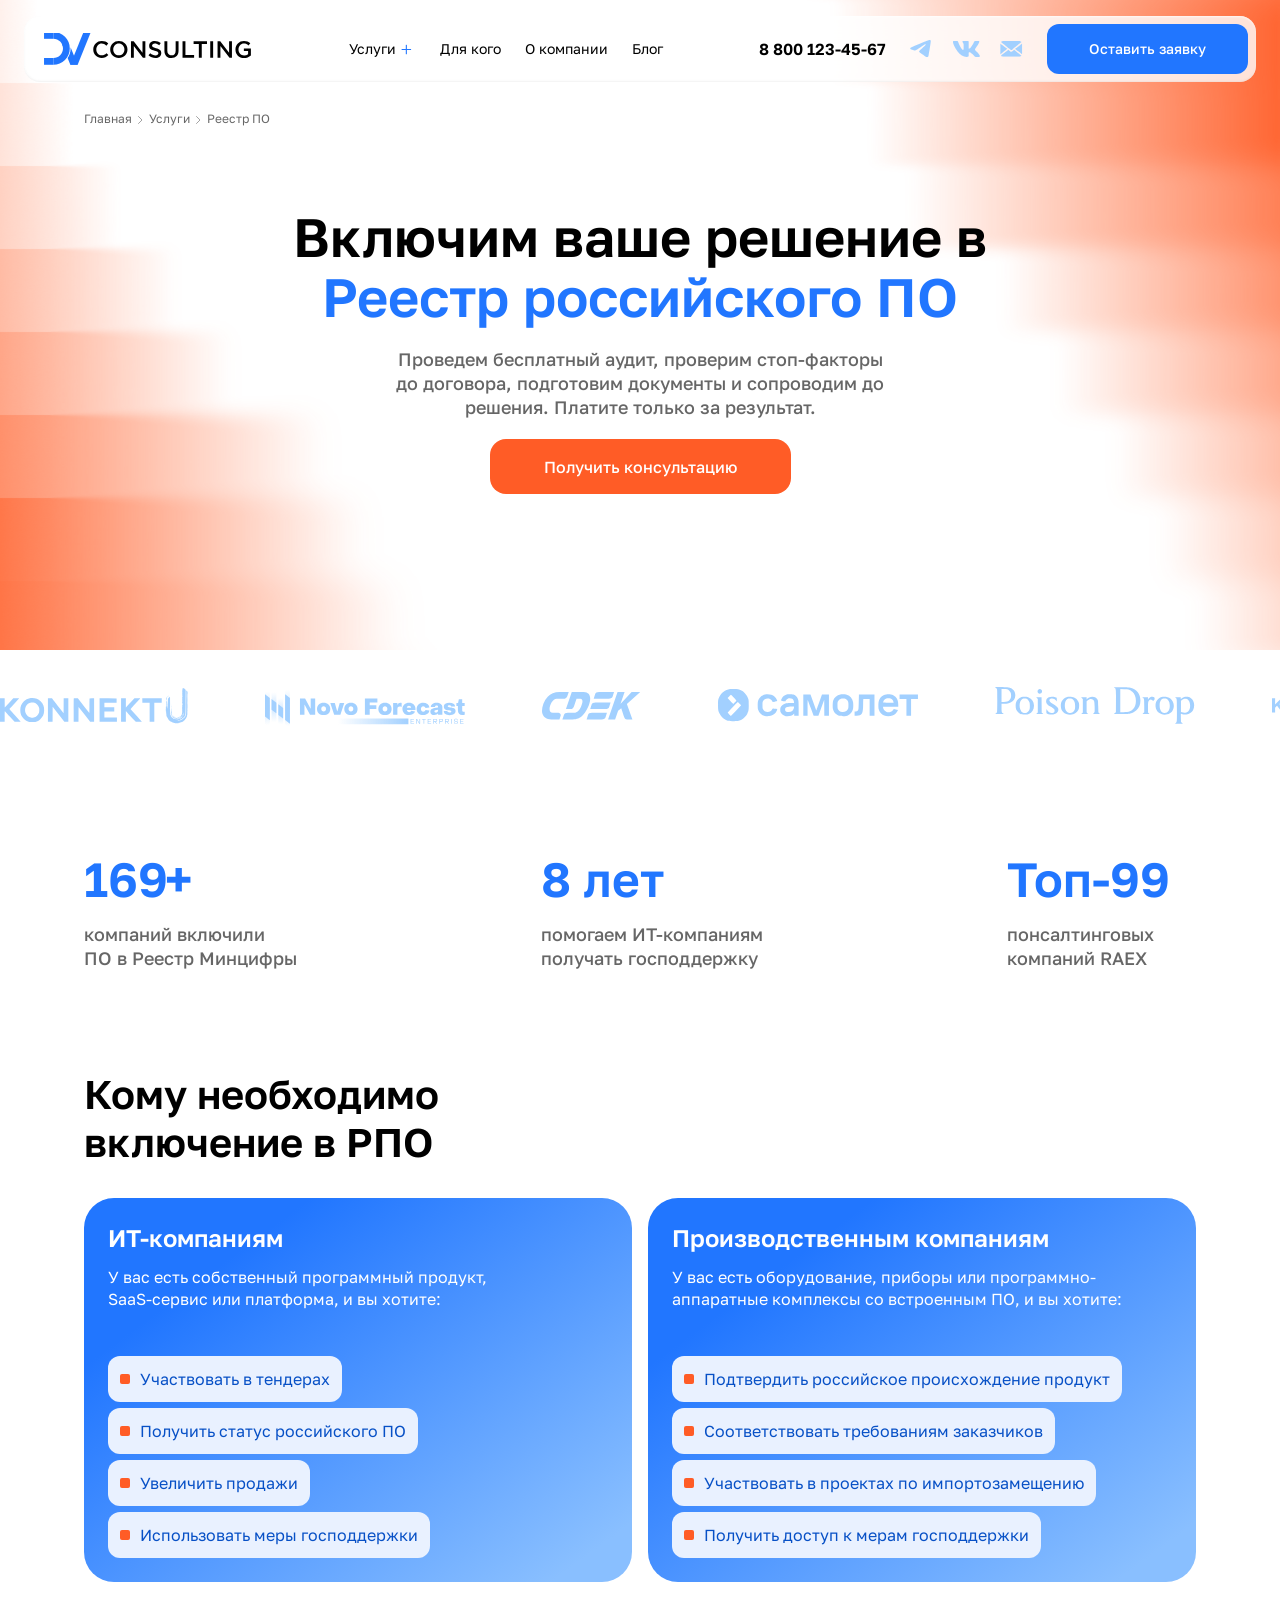
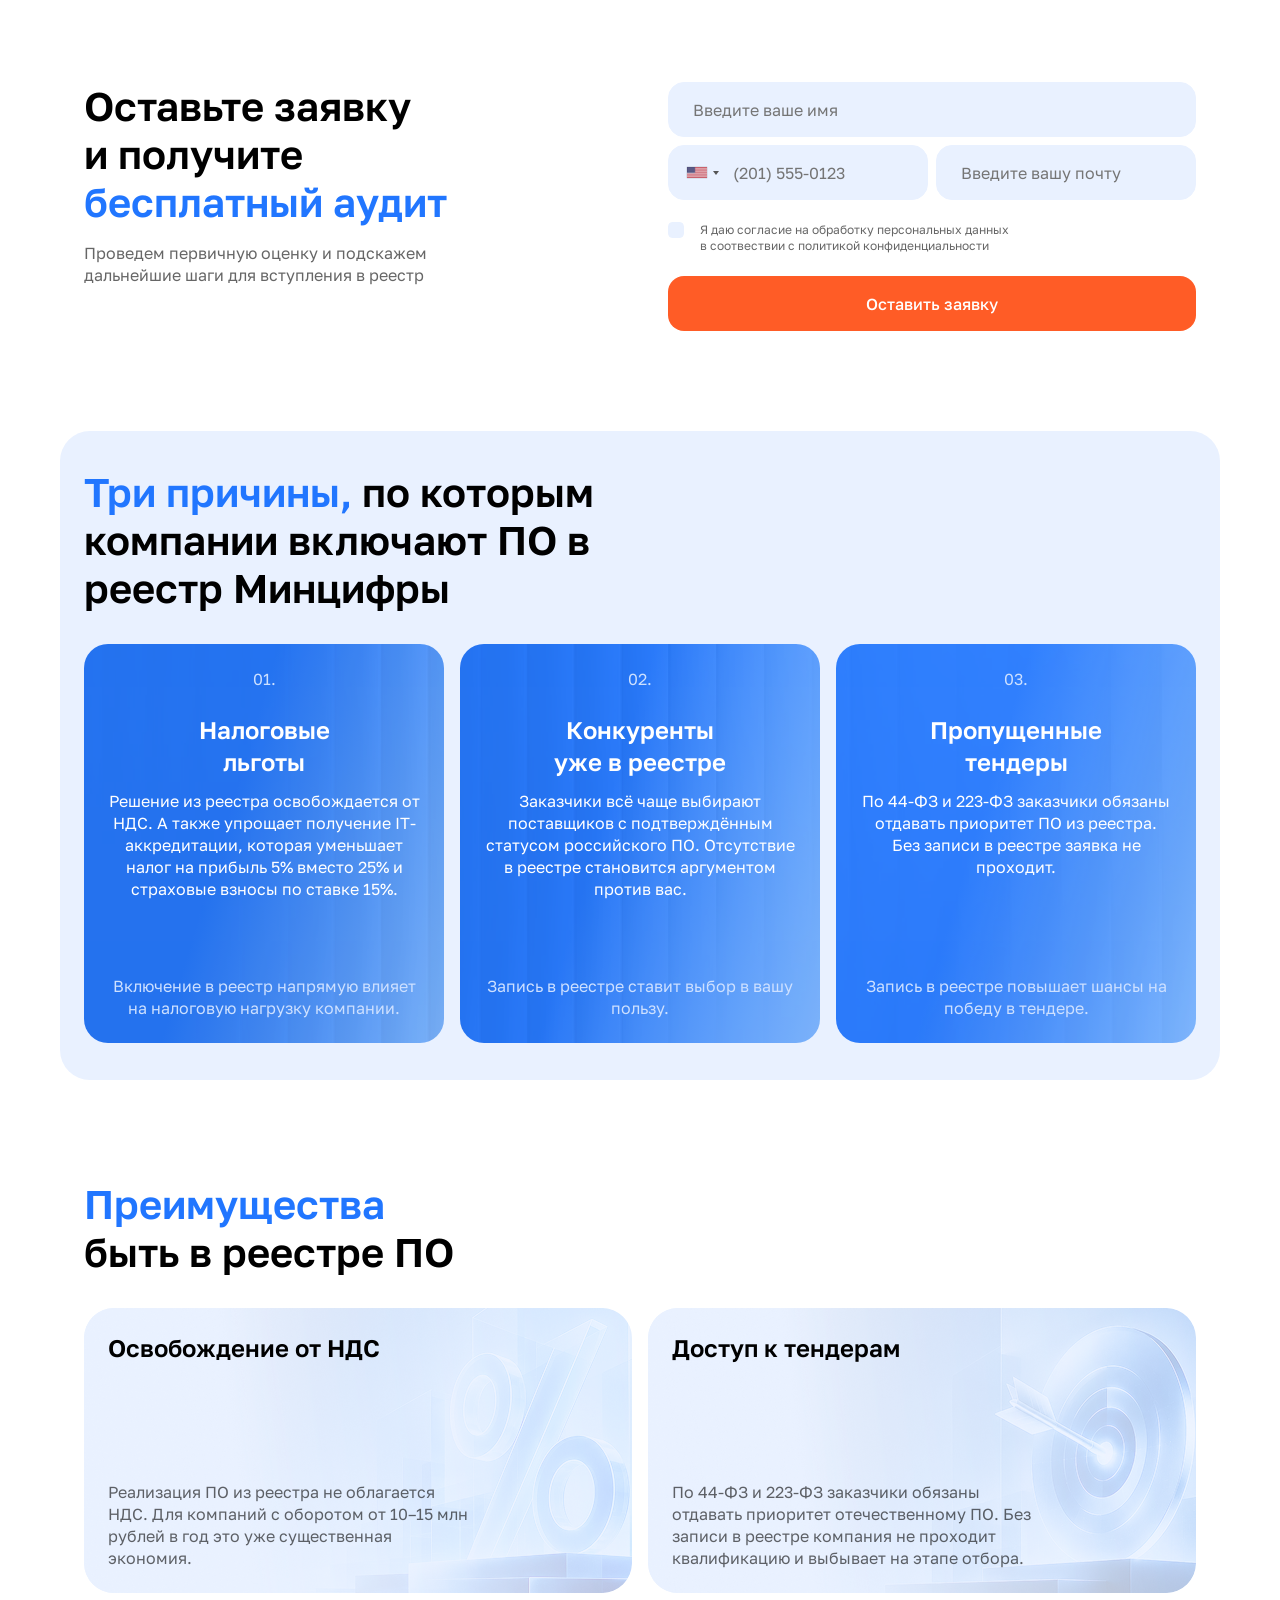
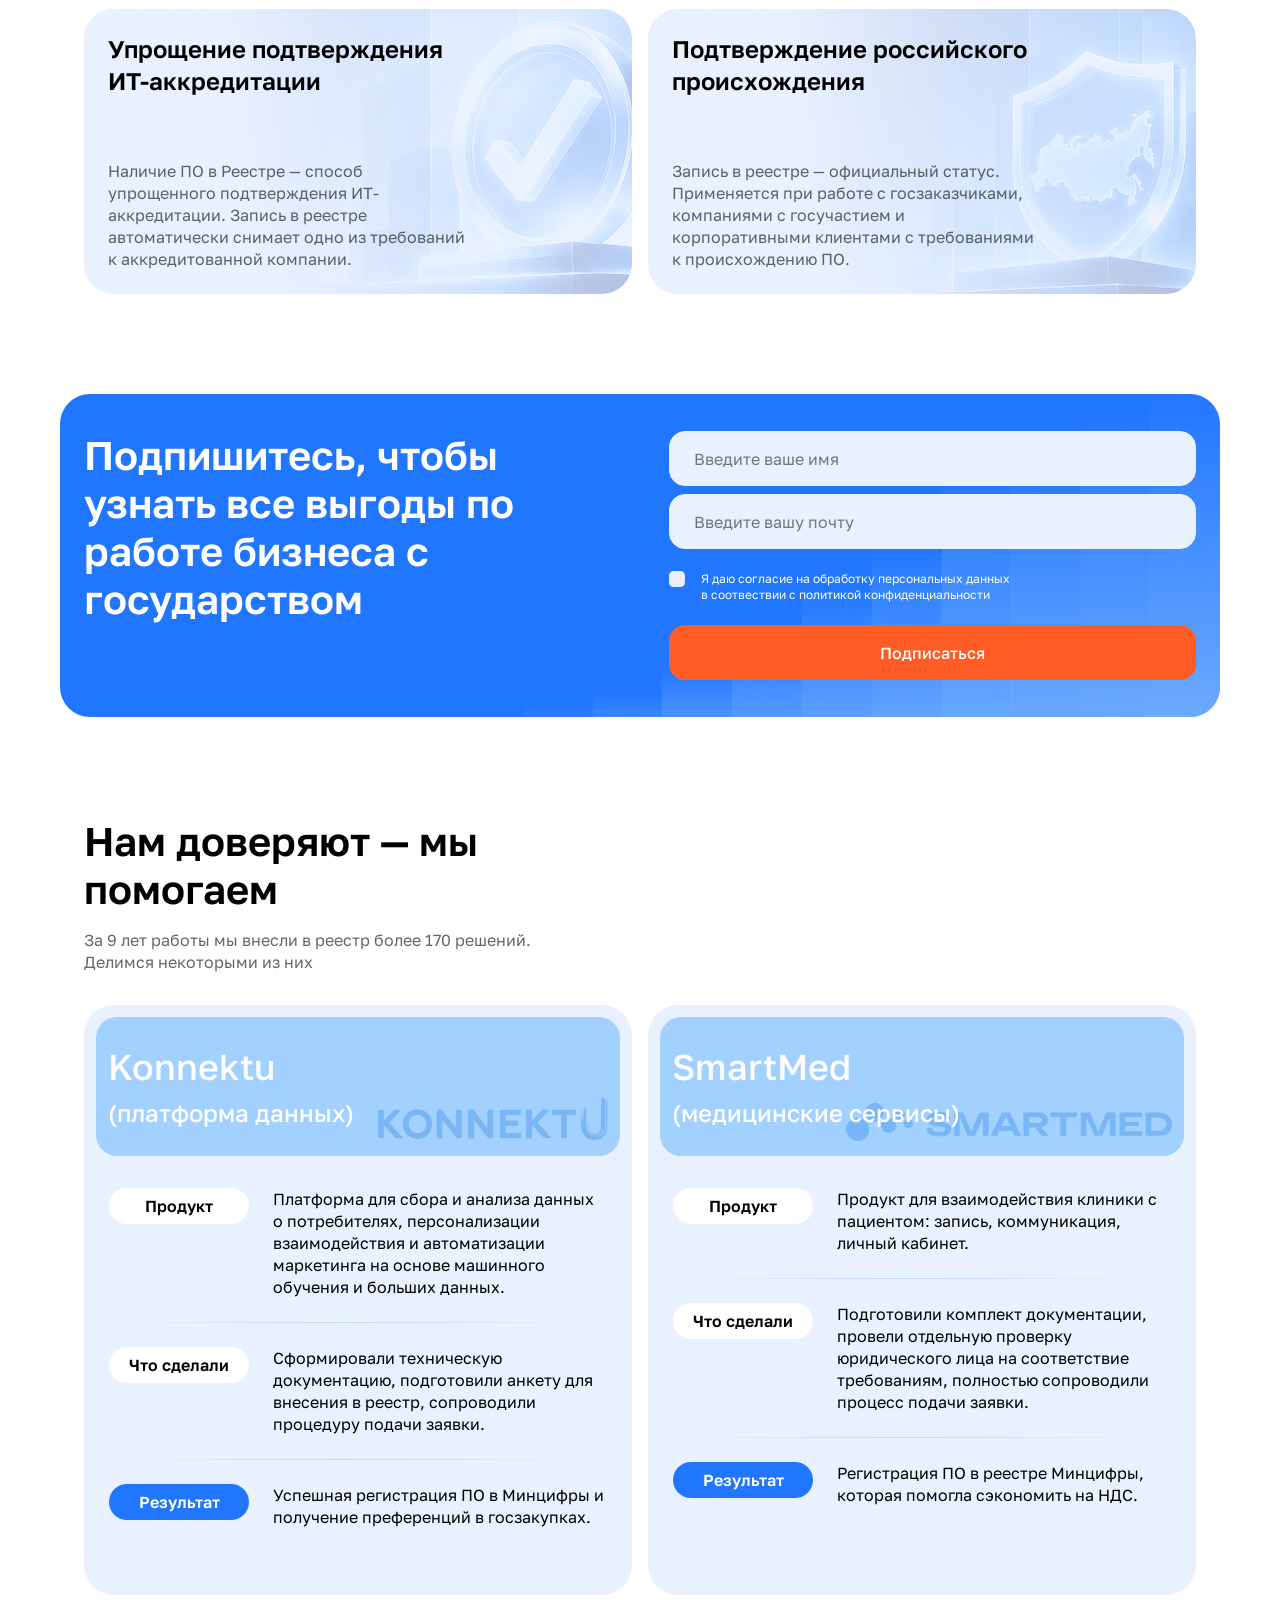
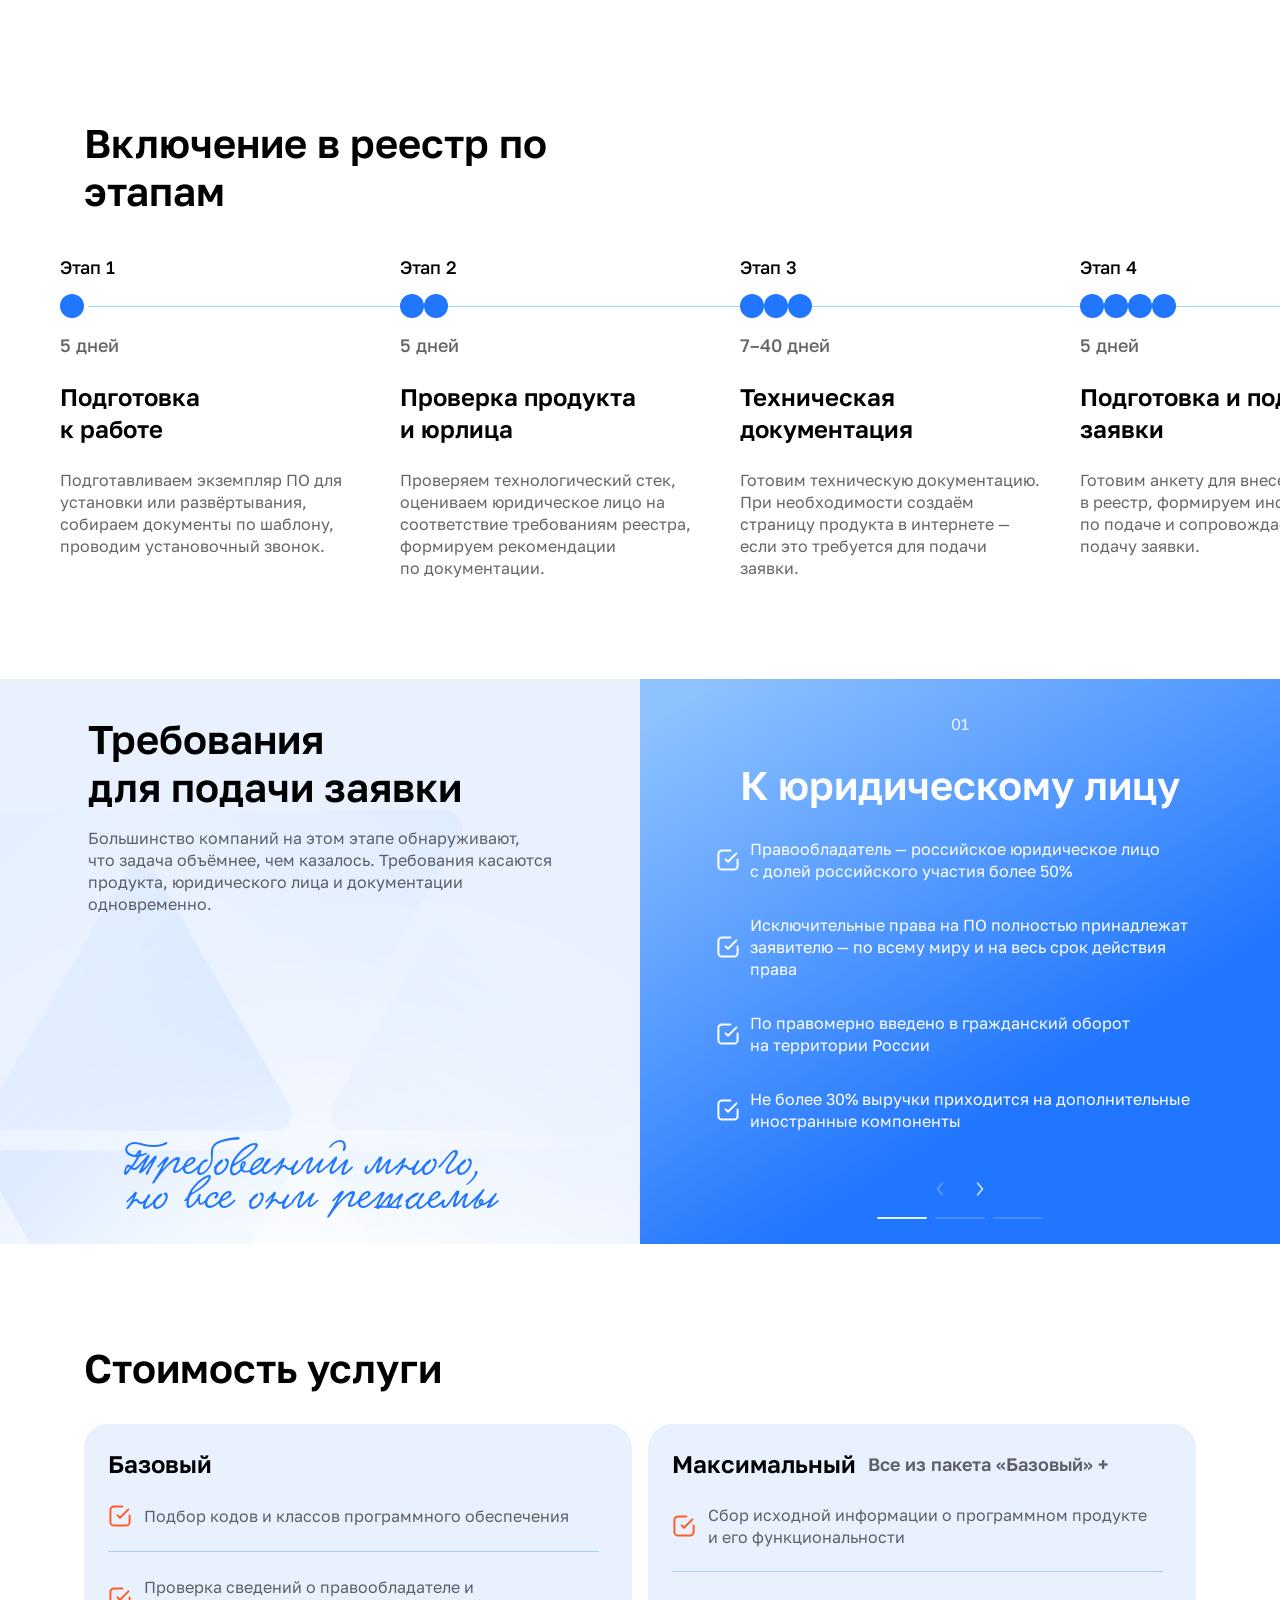
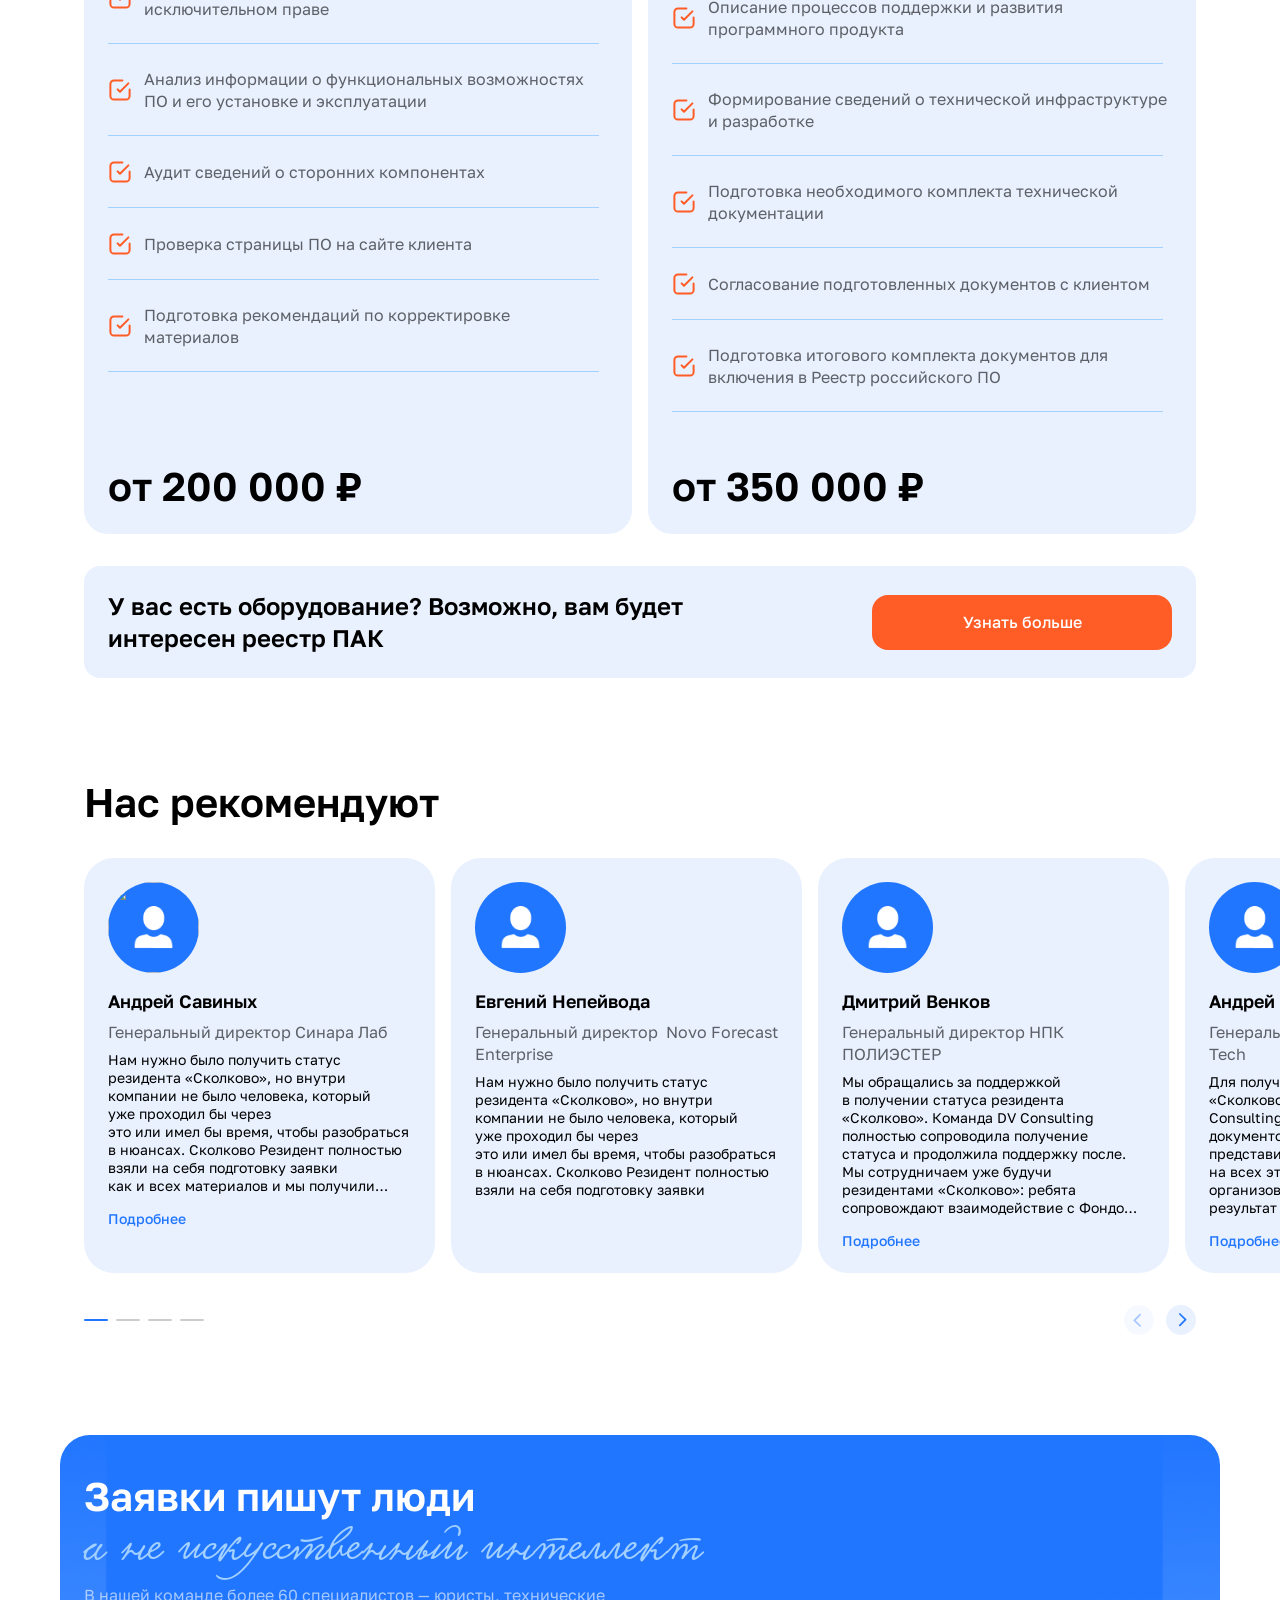
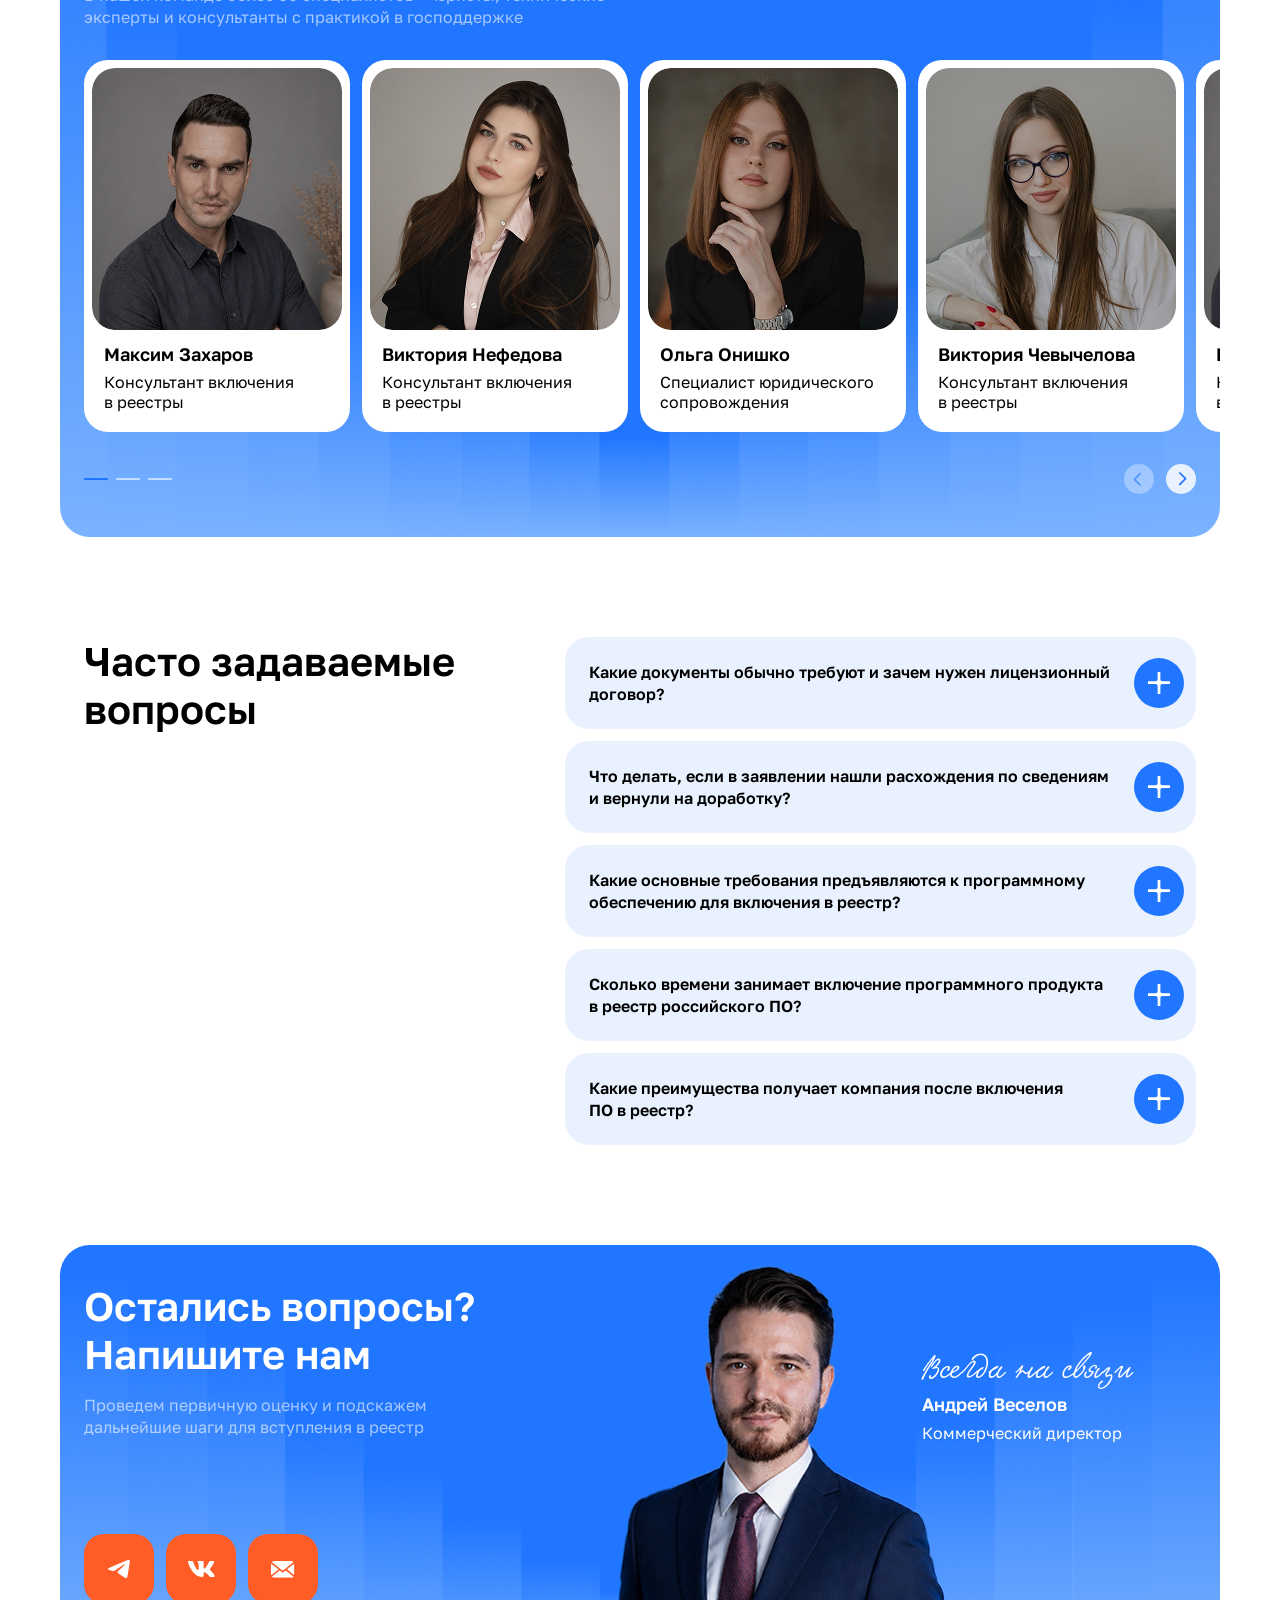
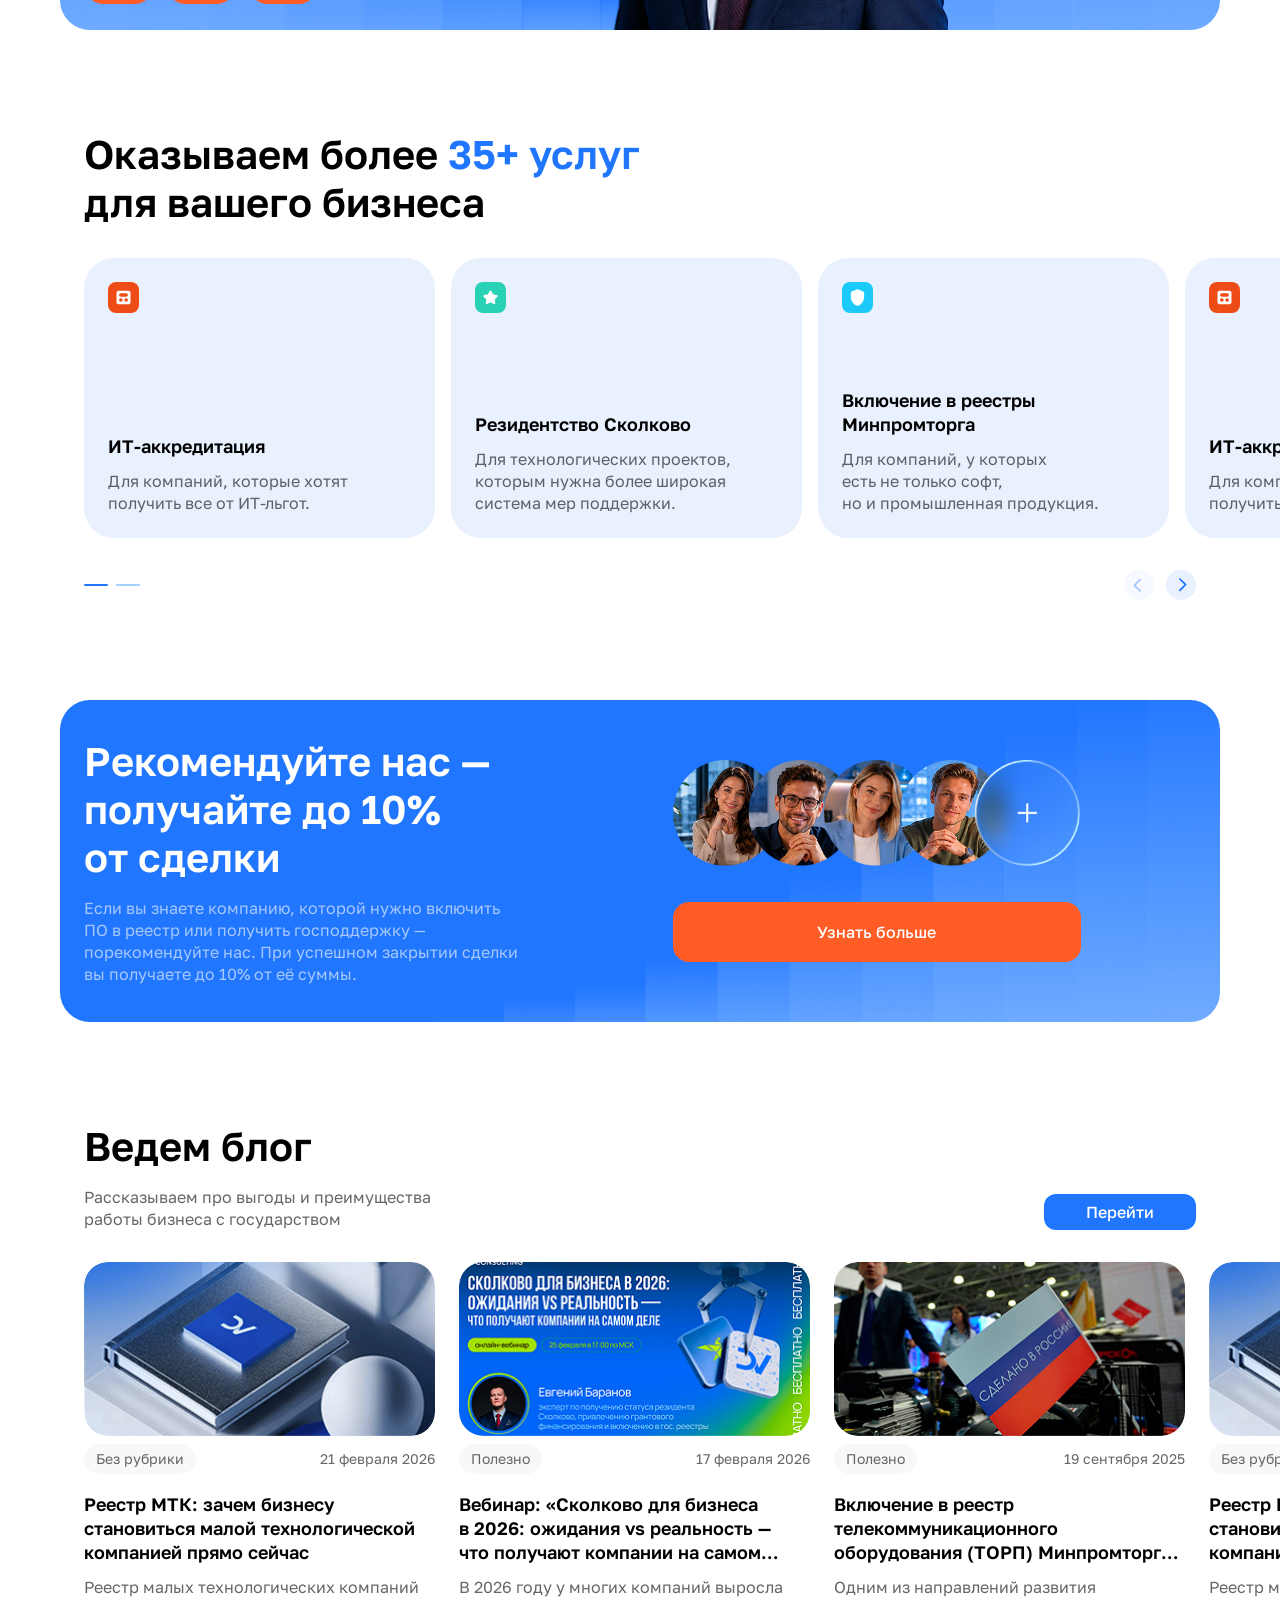
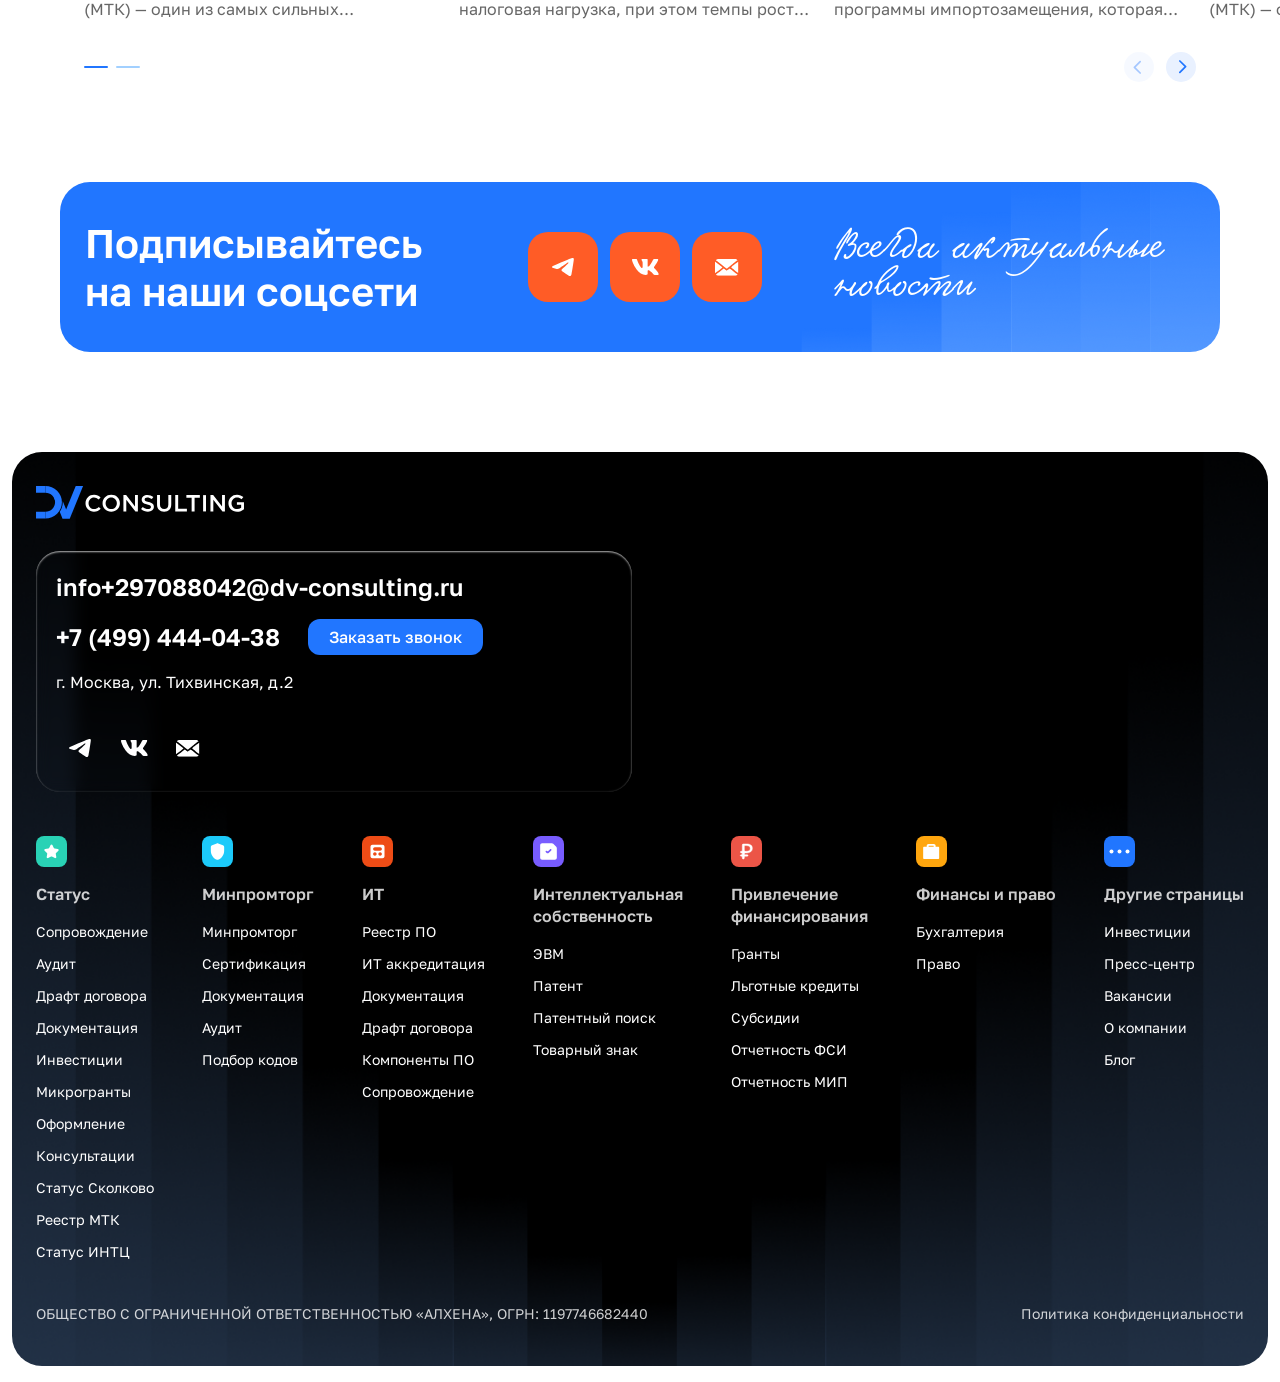
==== commit 97cf139e: "fix" ====
--- a/index.html
+++ b/index.html
@@ -34,8 +34,9 @@
                     Блог
                 </a>
             </nav>
-            <a href="tel:+78001234567" class="number-phone-link">8 800 123-45-67</a>
+           
             <div class="header-btns-container">
+                 <a href="tel:+78001234567" class="number-phone-link">8 800 123-45-67</a>
                 <div class="social-links">
                     <a href="#" class="social-link social-link_tg"></a>
                     <a href="#" class="social-link social-link_vk"></a>
--- a/styles/style.css
+++ b/styles/style.css
@@ -71,7 +71,9 @@
     color: var(--black);
     min-width: 360px;
 }
-
+.swiper-button-lock {
+    display: none !important;
+}
 section:not(:first-child) {
     margin: 100px 0;
 }
@@ -354,7 +356,7 @@
 
 .header-container {
     width: 100%;
-    max-width: 1113px;
+    /* max-width: 1113px; */
     margin: 0 auto;
     padding: 8px;
     border-radius: 16px;
@@ -2389,7 +2391,9 @@
     max-width: 360px;
     width: 100%;
 }
-
+.footer .container-l {
+    max-width: none;
+}
 .footer-wrapper {
     padding: 34px 24px 43px;
     margin-bottom: 16px;
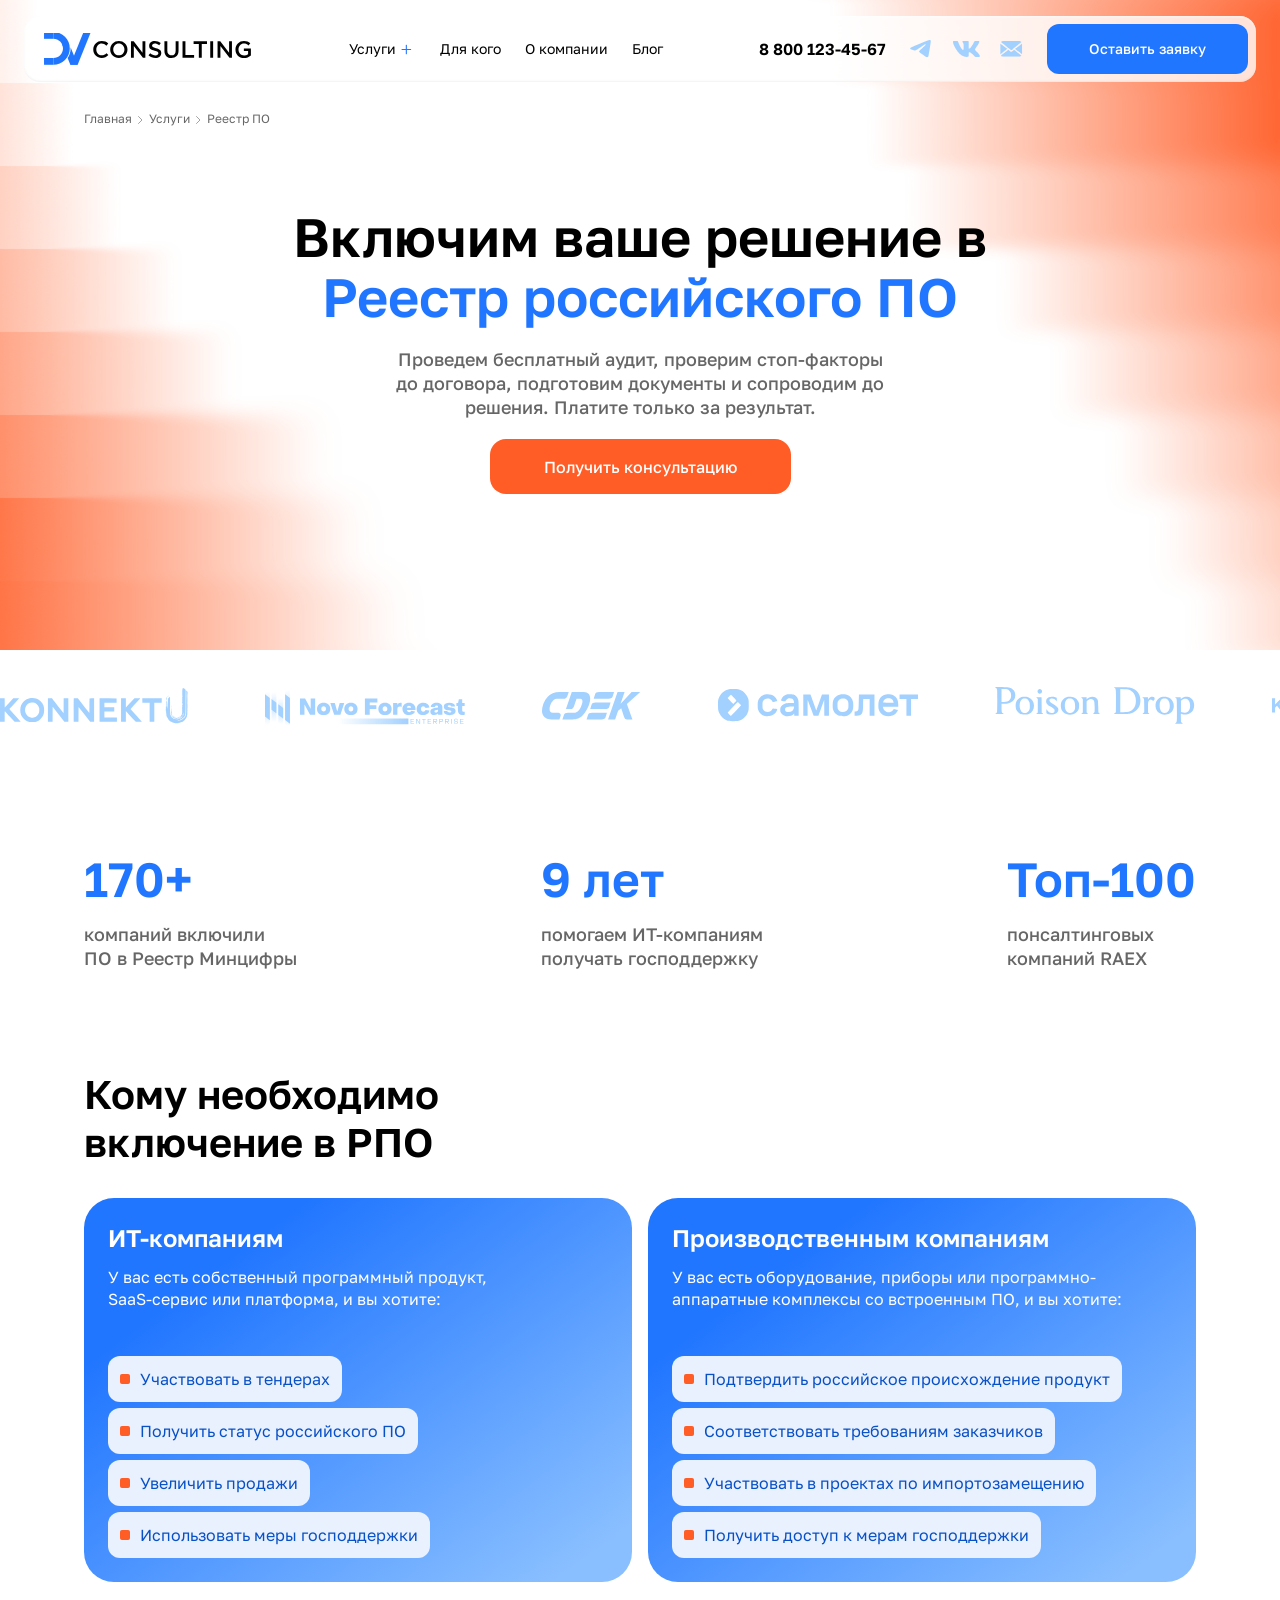
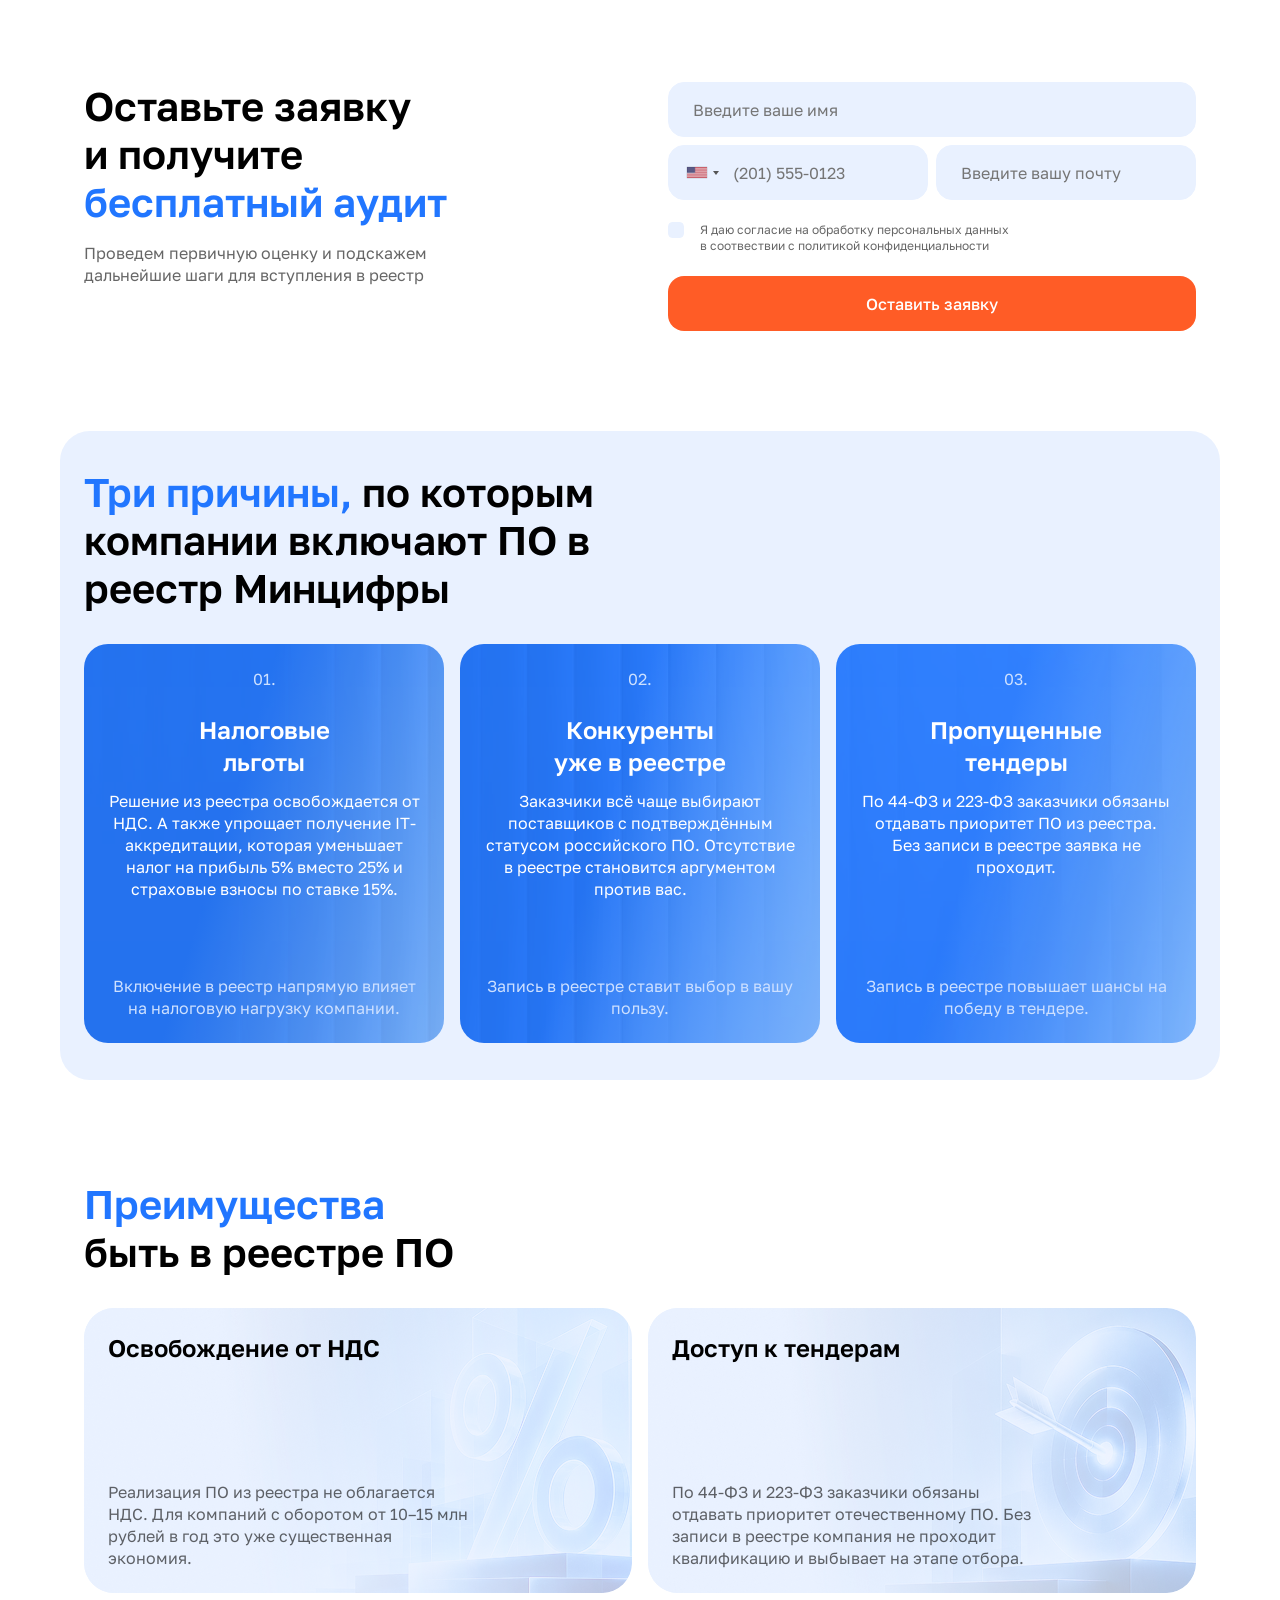
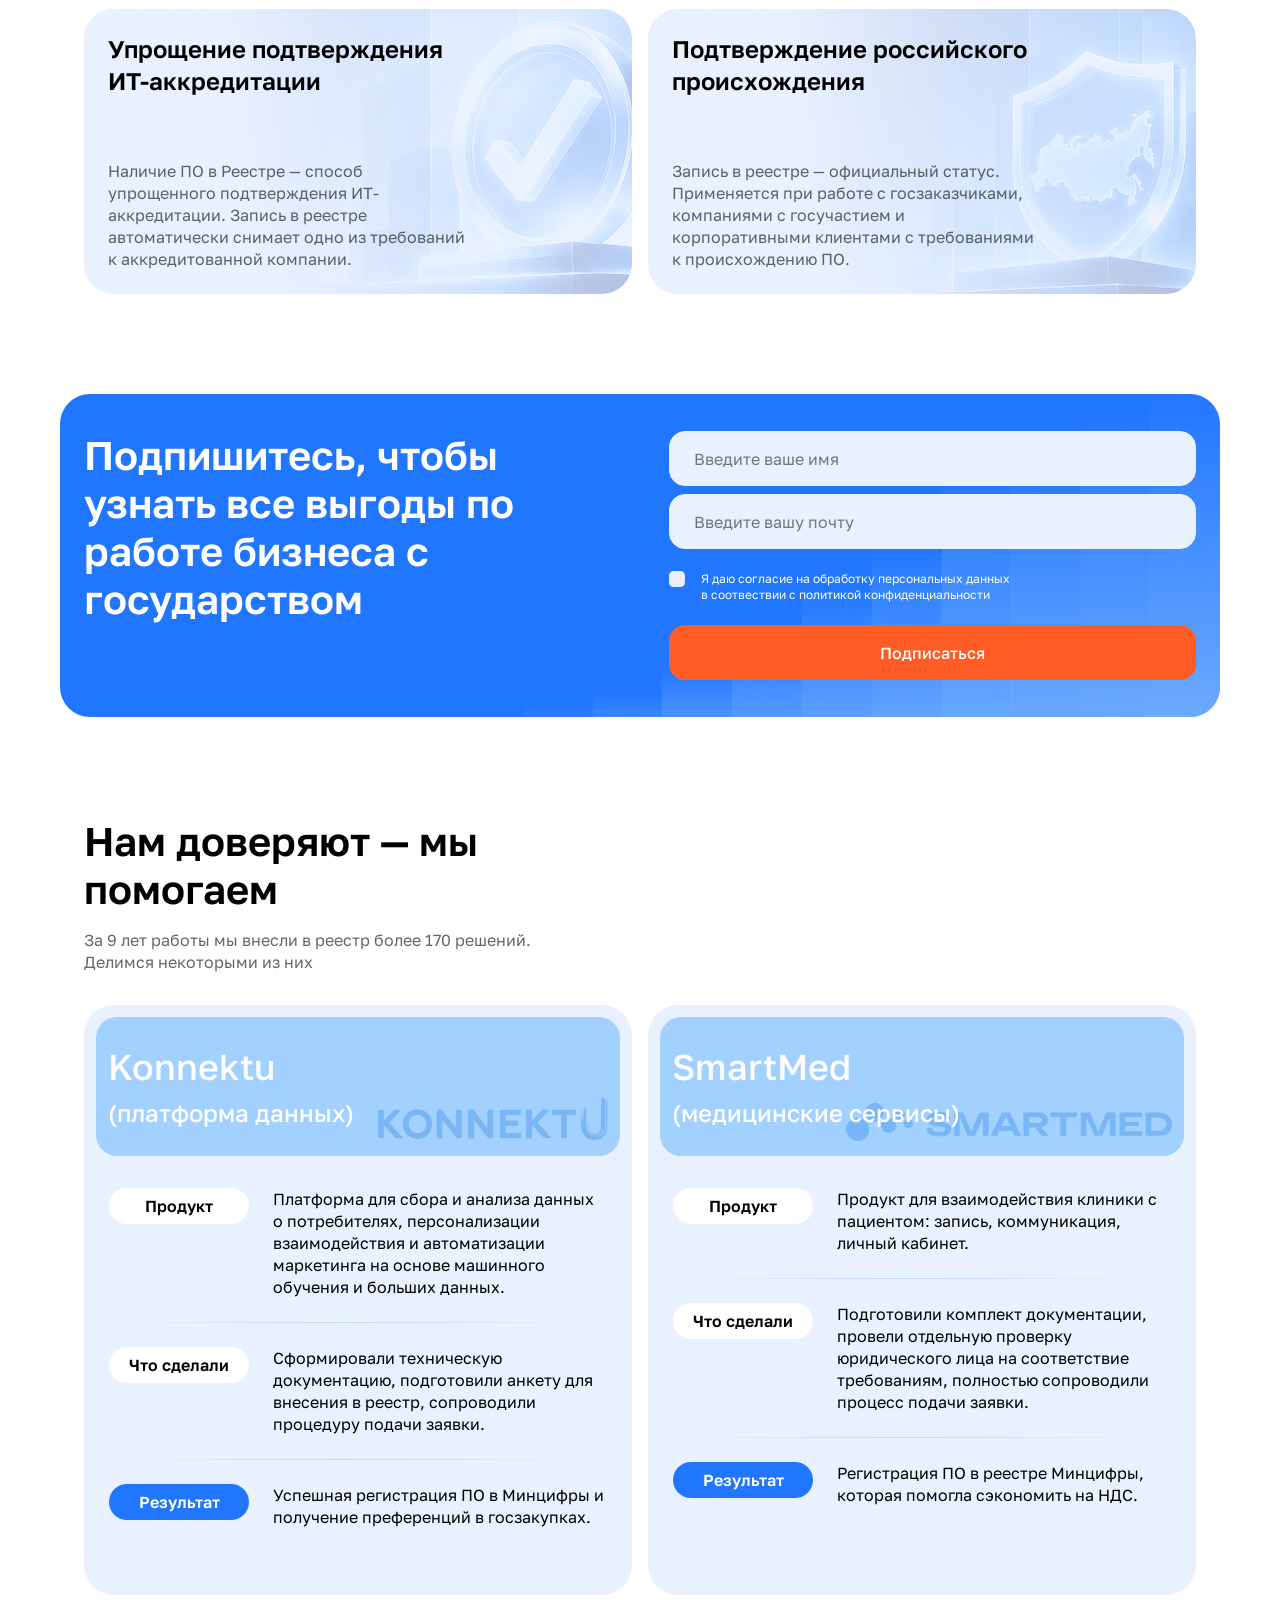
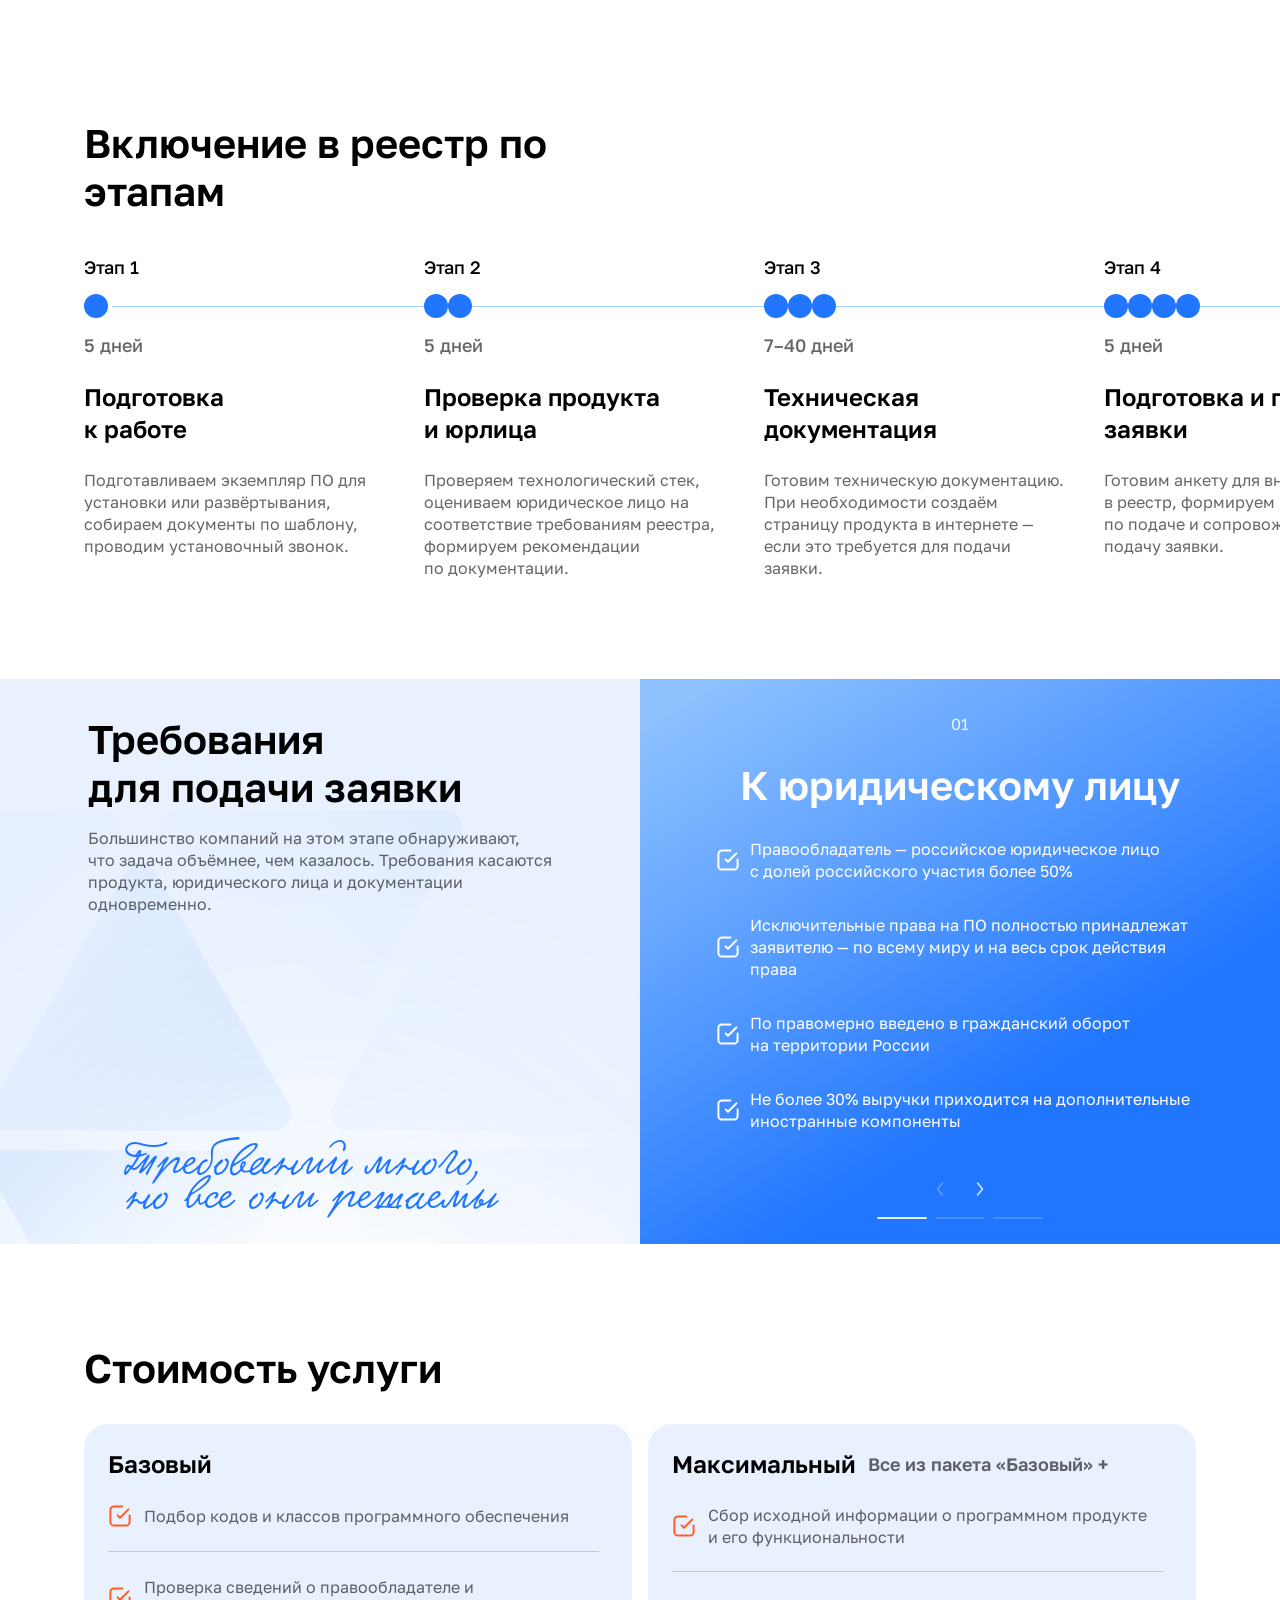
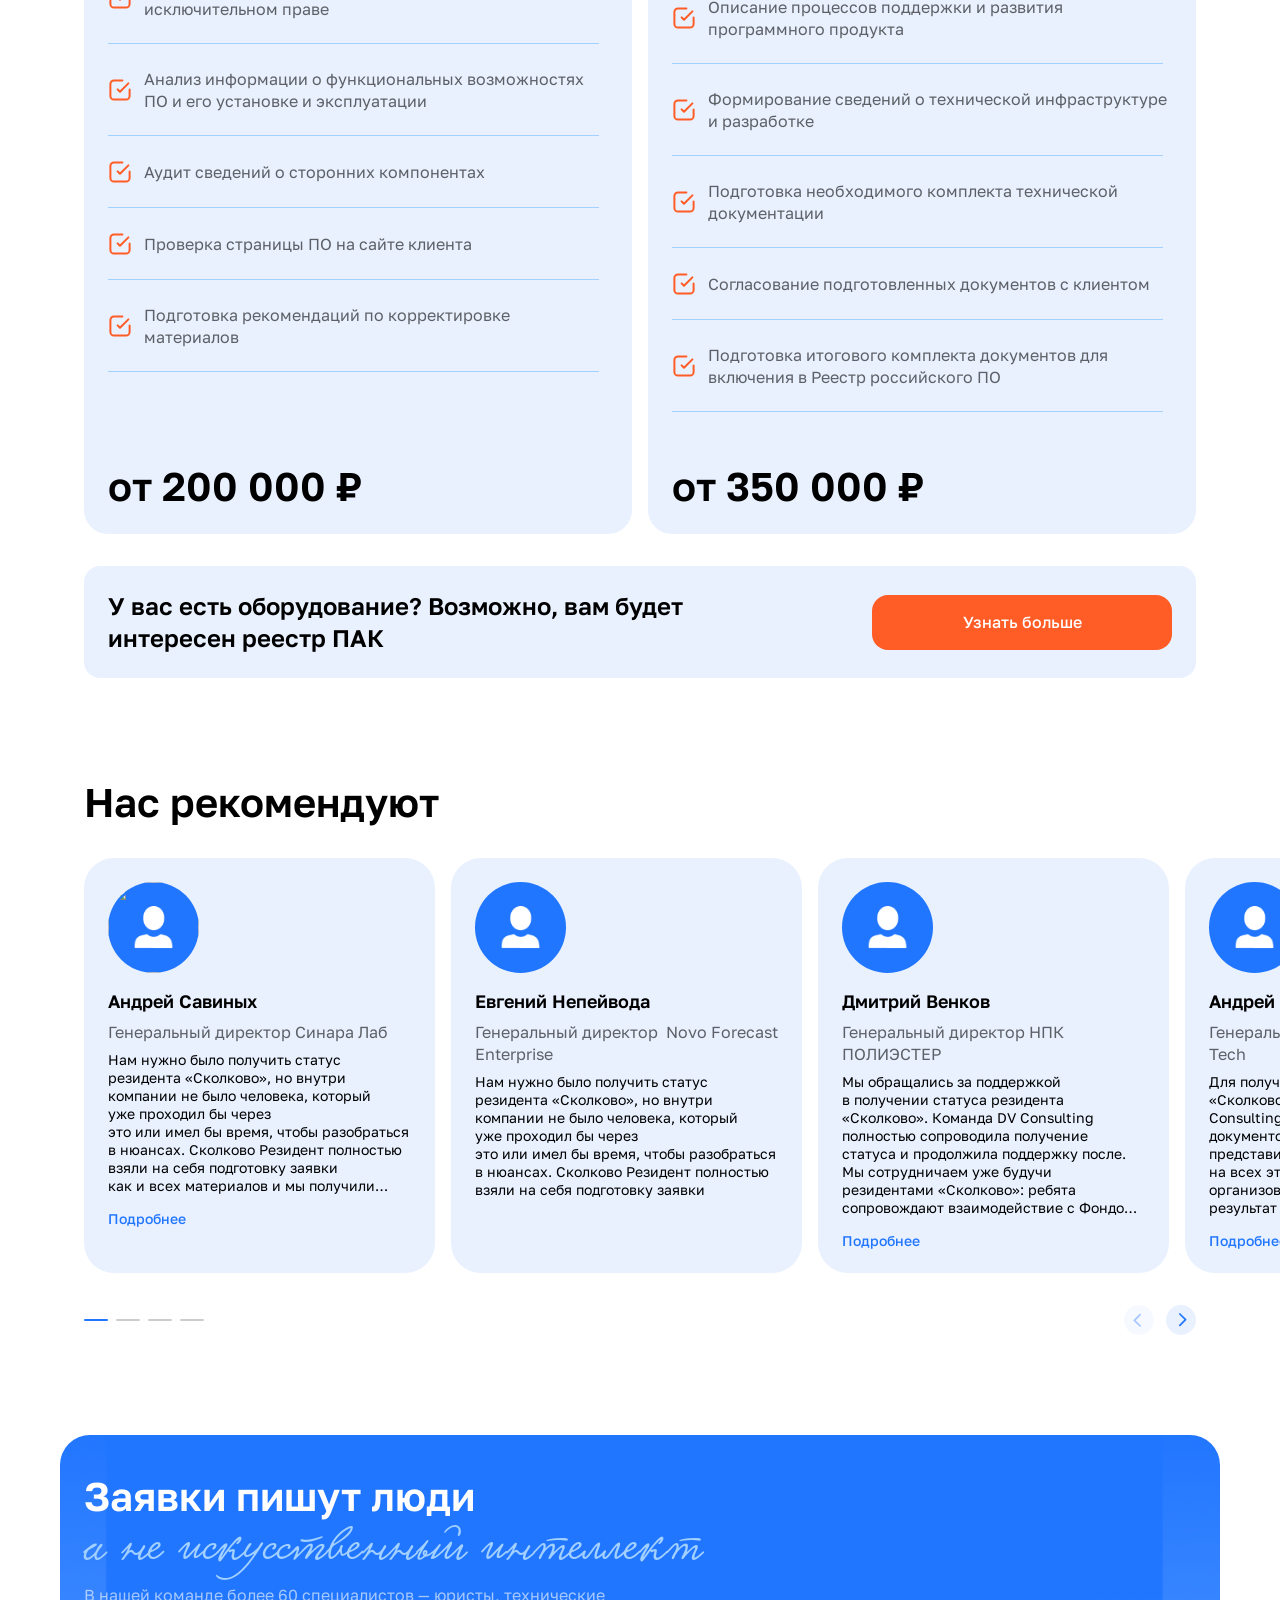
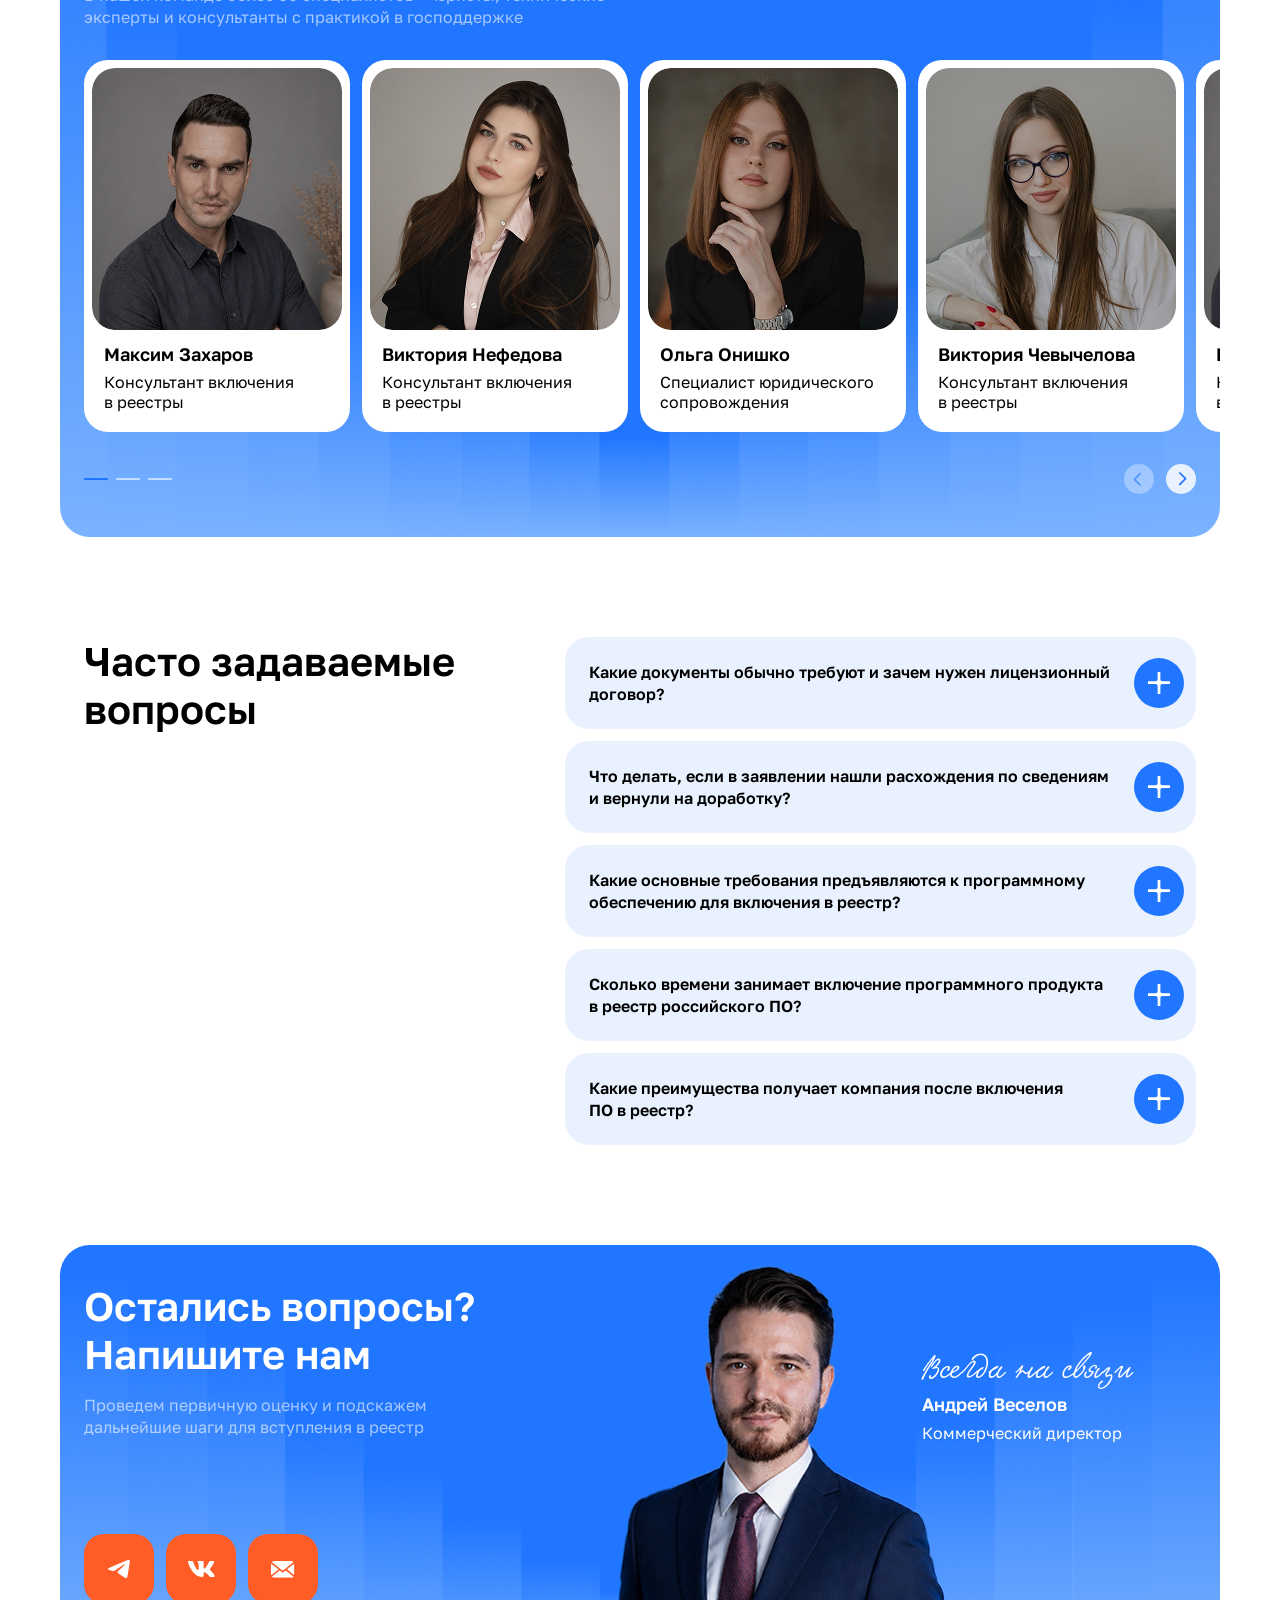
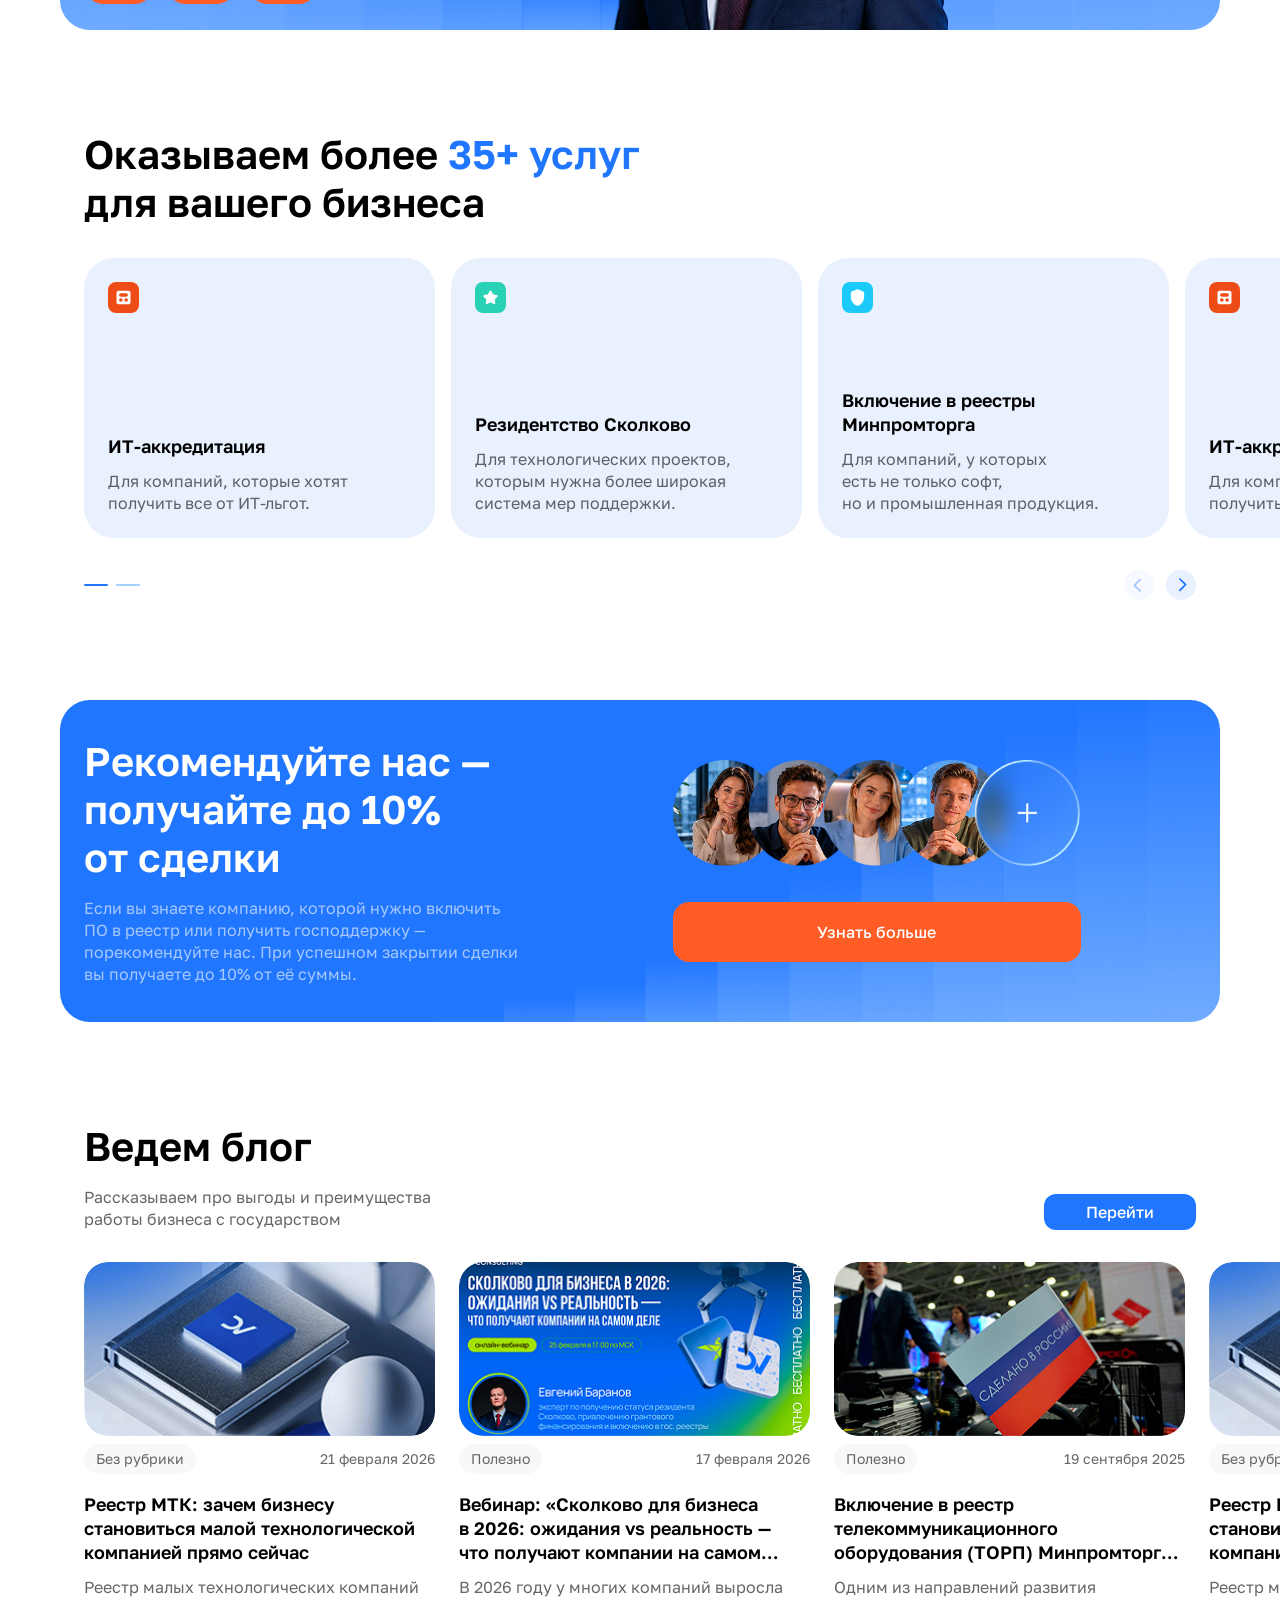
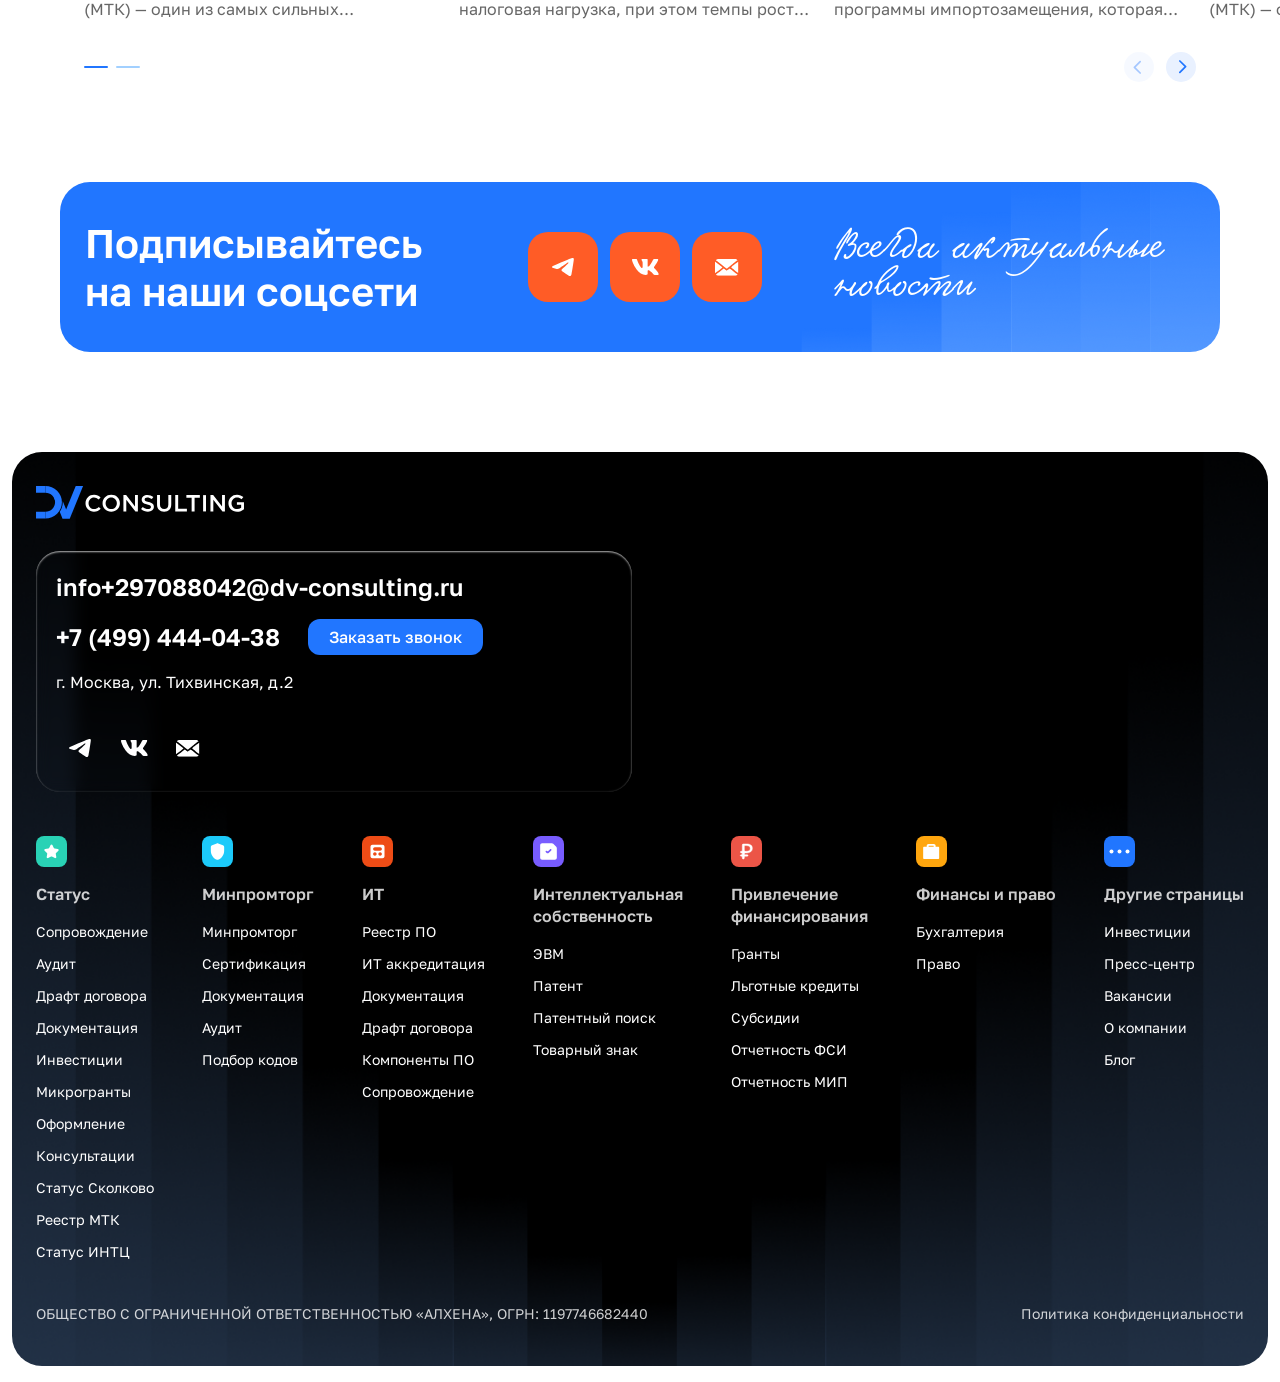
==== commit 94f6bd6a: "fix" ====
--- a/index.html
+++ b/index.html
@@ -1002,16 +1002,14 @@
             </div>
         </section>
         <section class="steps_section">
-            <div class="container">
+            <div class="container flex-column-32">
                 <div class="section_title fade-in-animated">
                     <h2>
                         Включение в реестр по этапам
 
                     </h2>
                 </div>
-            </div>
-            <div class="container-l steps_container">
-                <div class="steps__swiper">
+                 <div class="steps__swiper">
                     <div class="steps__swiper-wrapper swiper-wrapper">
                         <div class="swiper-slide steps__slide">
                             <div class="steps__slide__top">
@@ -1130,6 +1128,7 @@
                     </div>
                 </div>
             </div>
+           
         </section>
         <section class="requirements">
             <div class="requirements__container">
--- a/styles/style.css
+++ b/styles/style.css
@@ -1416,9 +1416,6 @@
     opacity: .4;
 }
 
-.steps_container {
-    margin-top: 32px;
-}
 
 .steps_section {
     overflow: hidden;
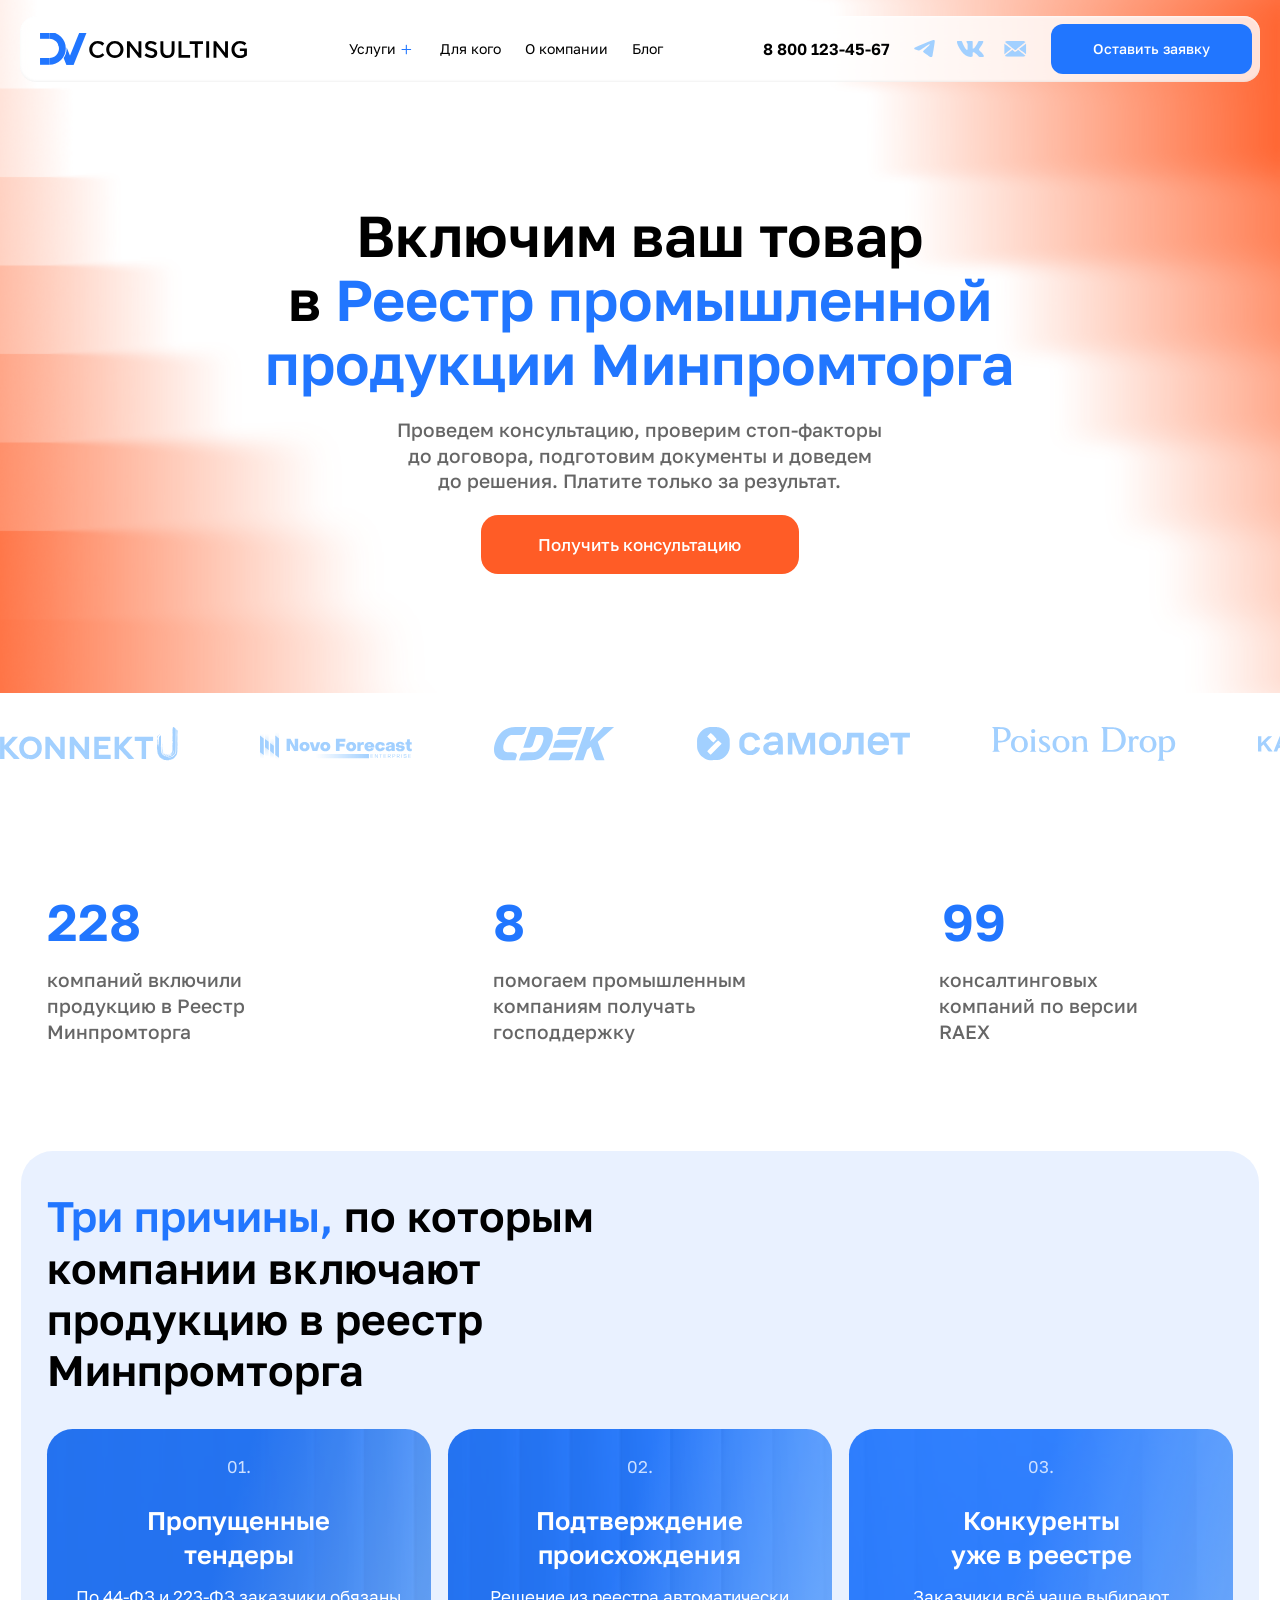
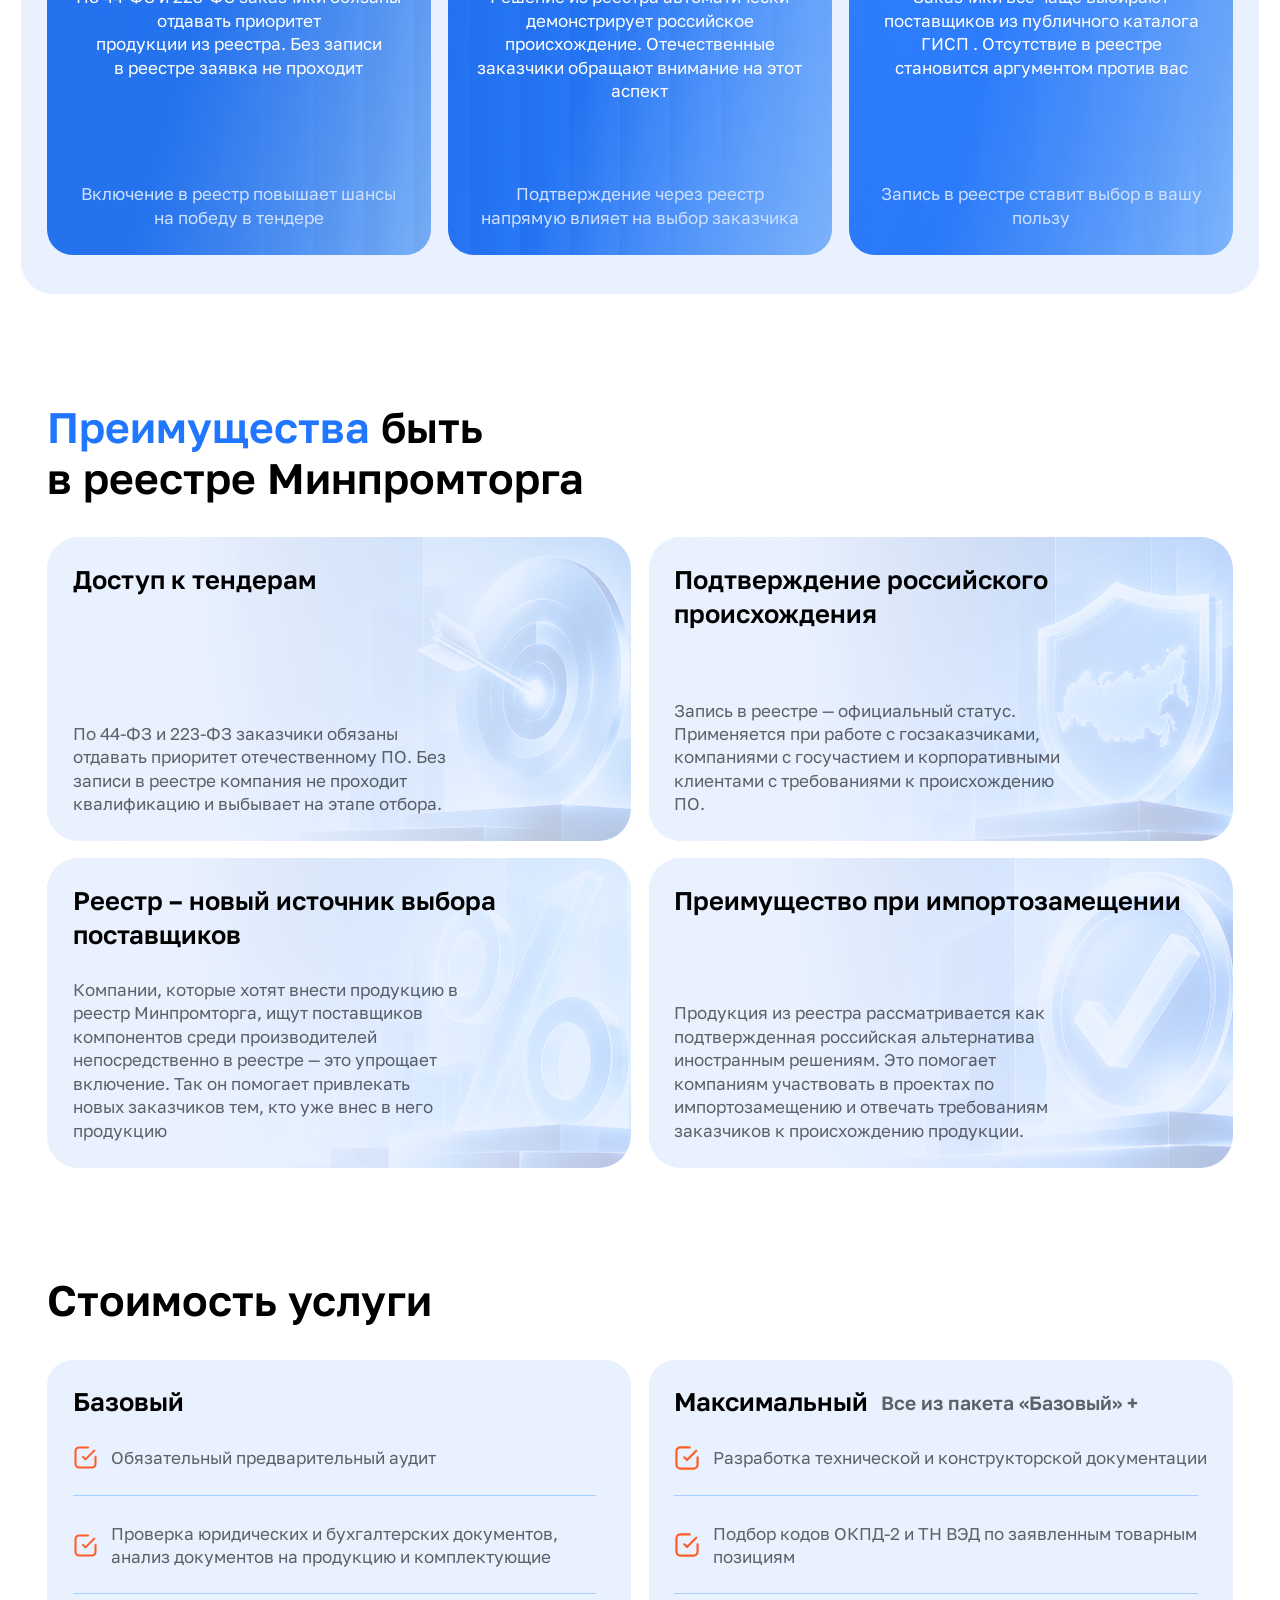
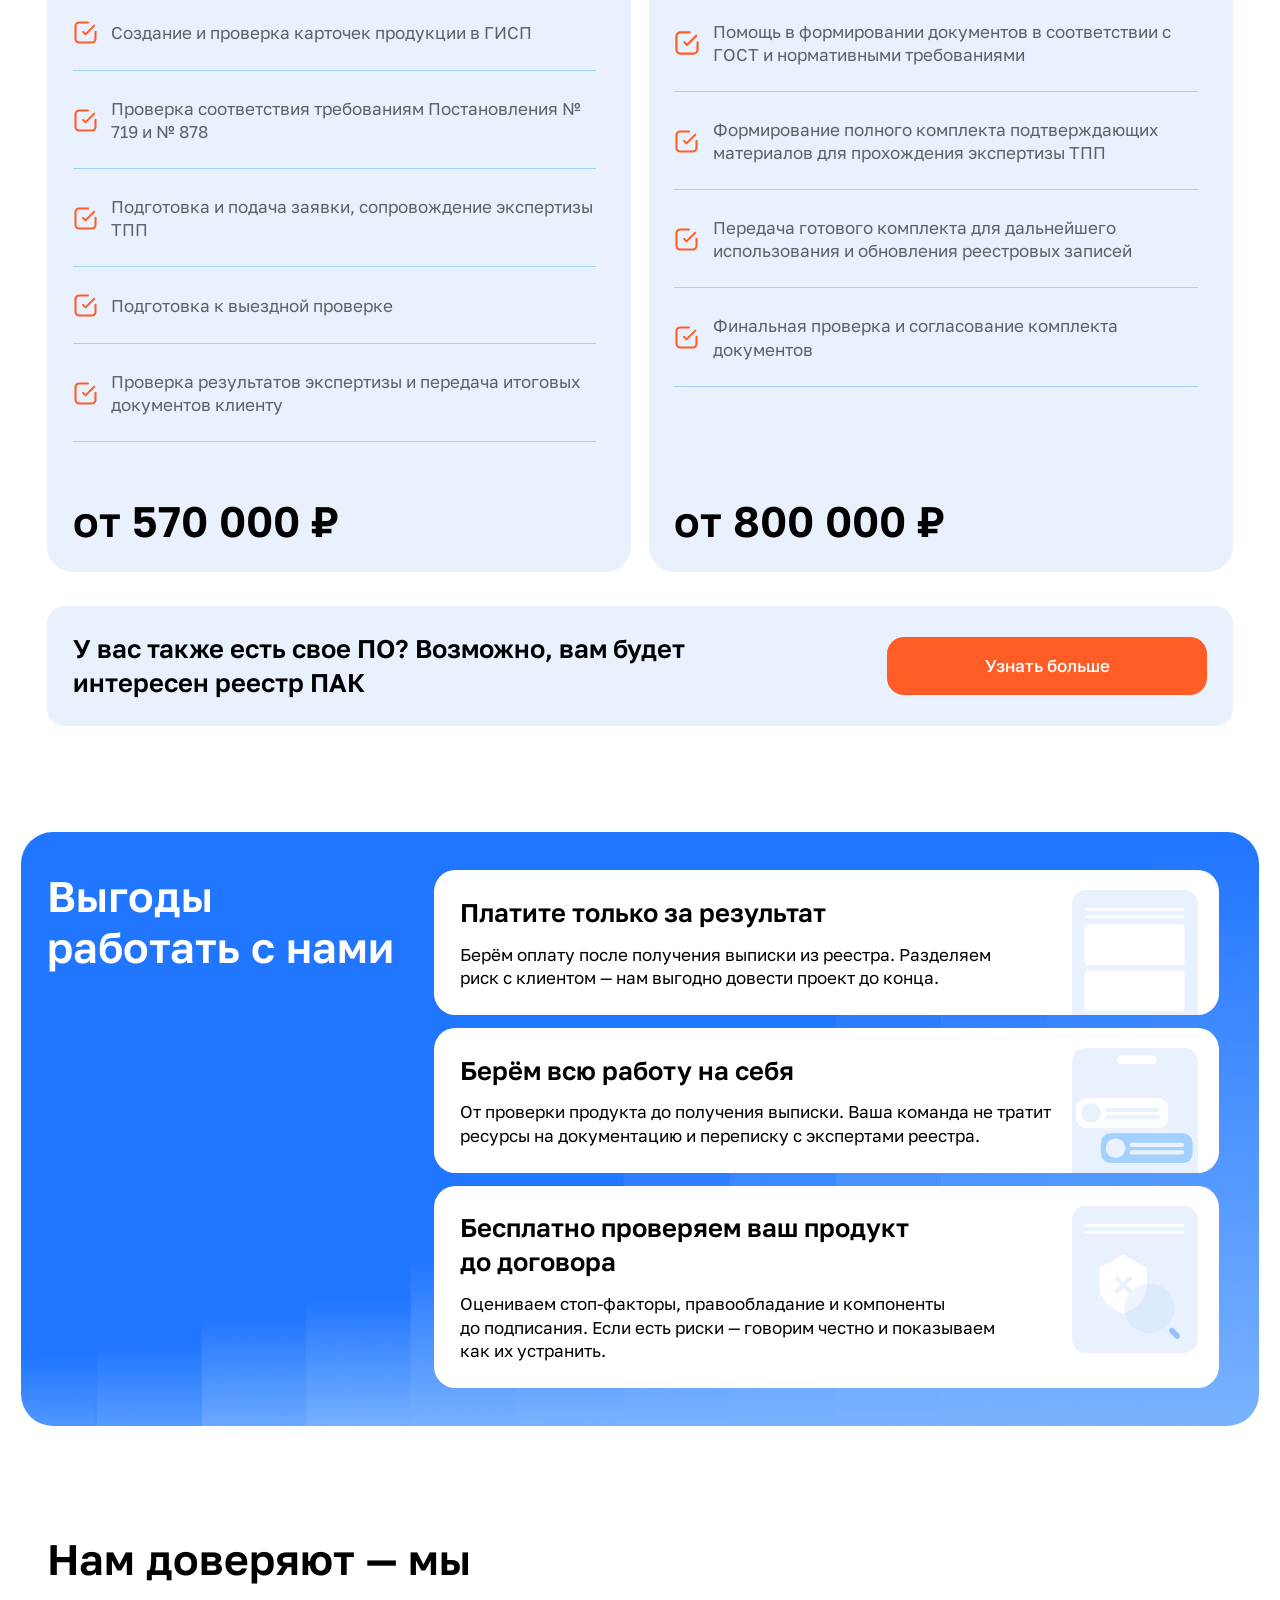
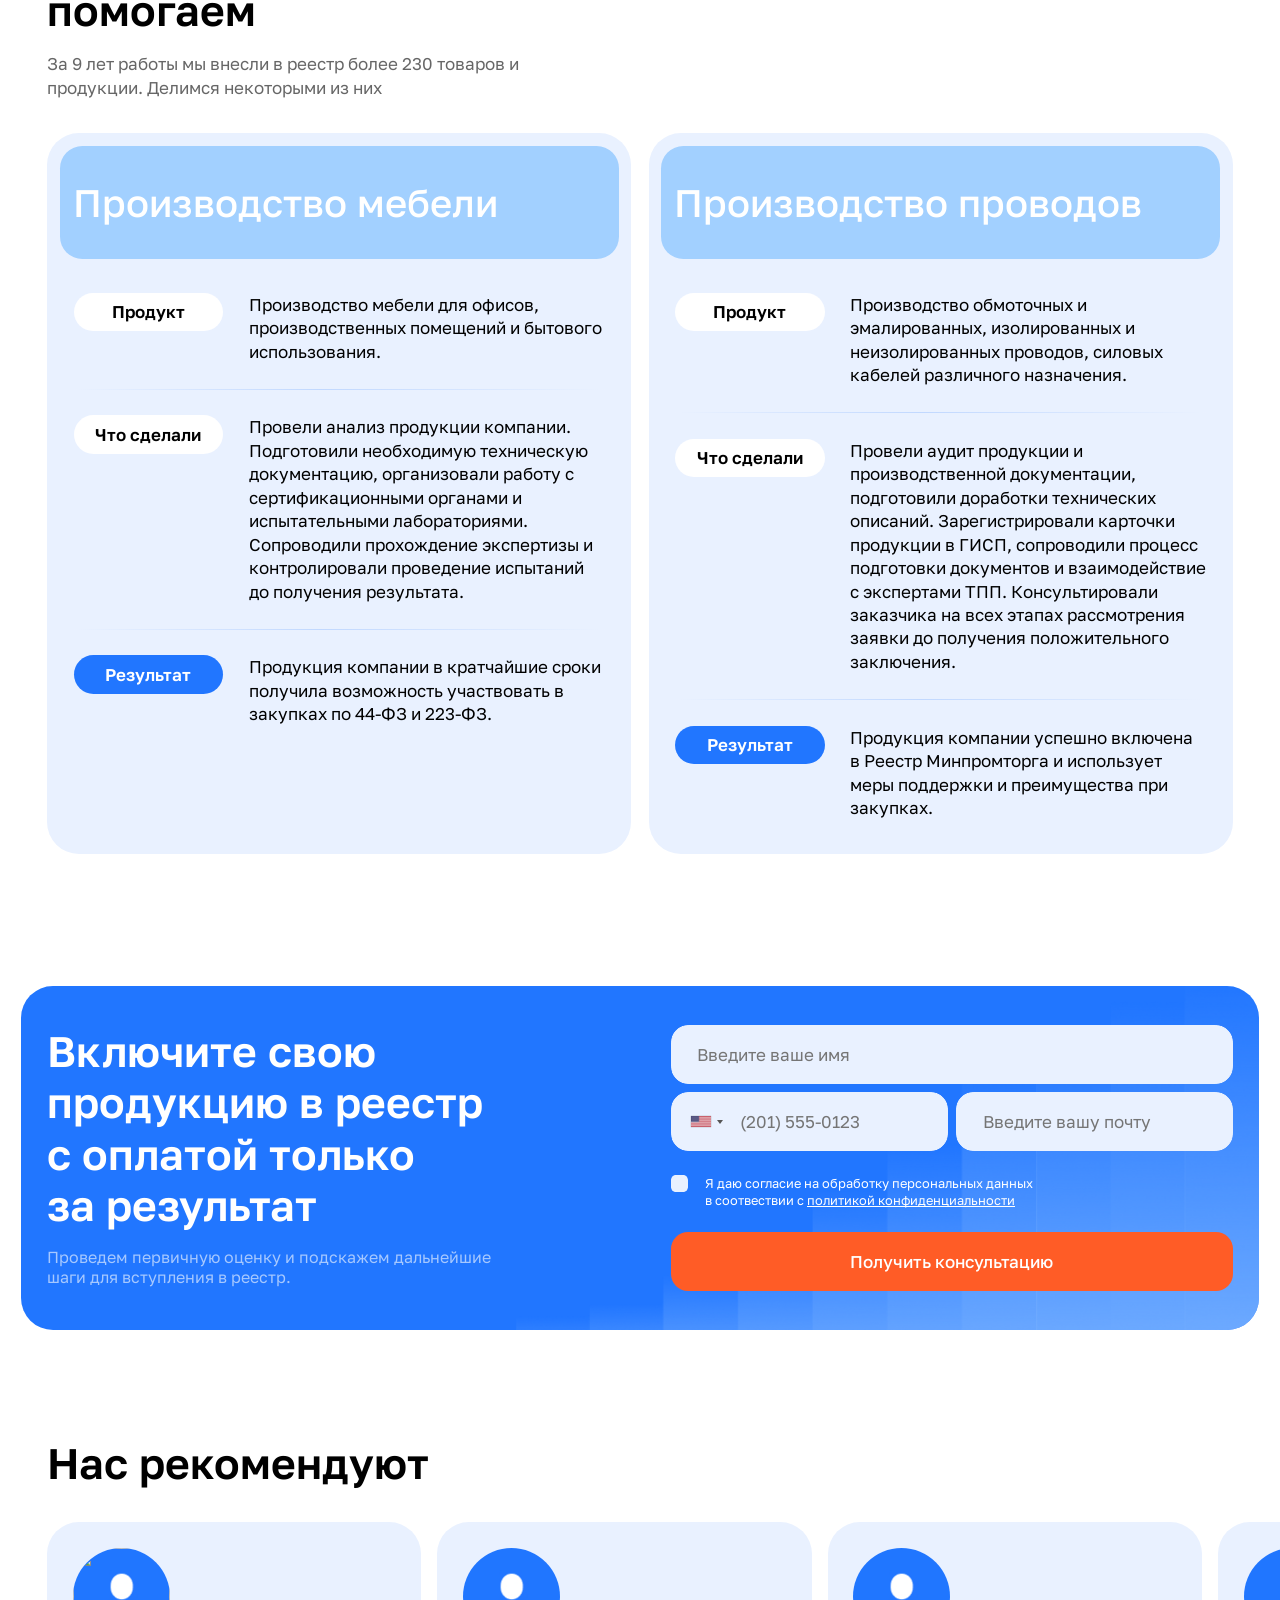
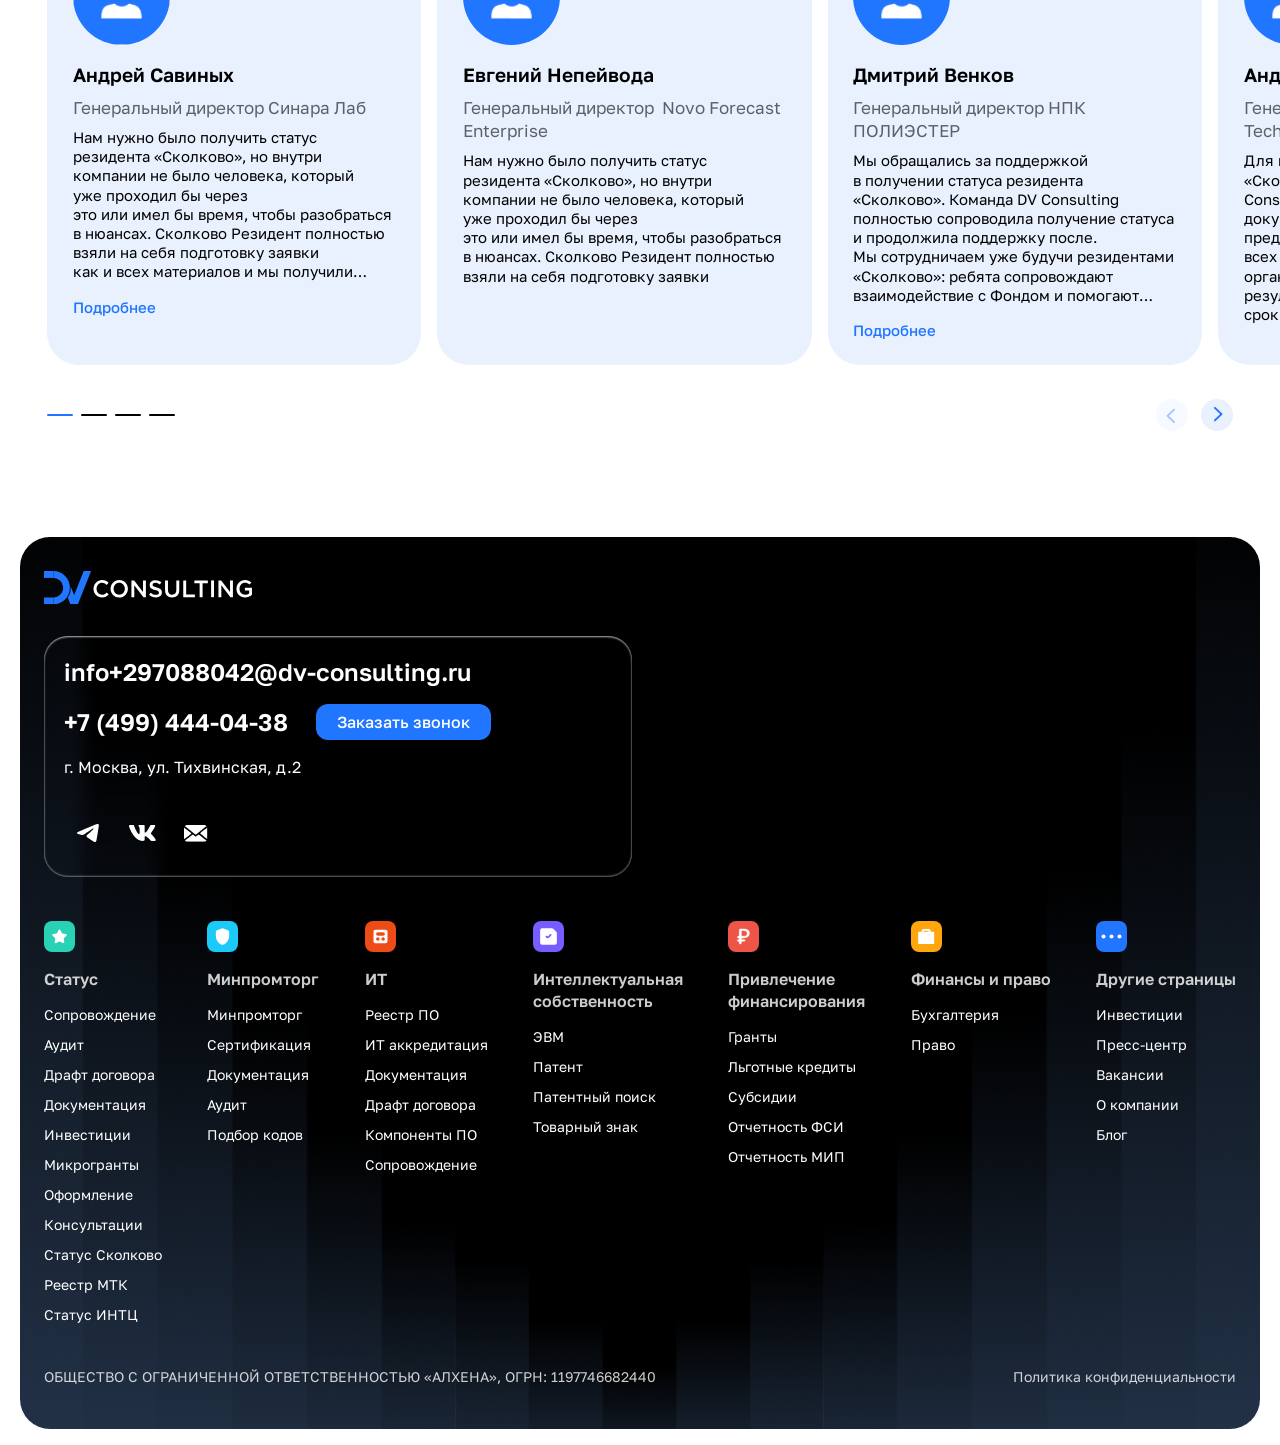
==== commit cf108ecf: "add modal quize" ====
--- a/index.html
+++ b/index.html
@@ -8,7 +8,10 @@
 
     <link rel="stylesheet" href="https://cdn.jsdelivr.net/npm/swiper@11/swiper-bundle.min.css" />
     <link rel="stylesheet" href="./styles/intlTelInput.min.css">
-    <link rel="stylesheet" href="./styles/style.css">
+
+
+    <link rel="stylesheet" href="./styles/common.css">
+    <link rel="stylesheet" href="./styles/page-rpo.css">
 </head>
 
 <body>
@@ -34,15 +37,15 @@
                     Блог
                 </a>
             </nav>
-           
+
             <div class="header-btns-container">
-                 <a href="tel:+78001234567" class="number-phone-link">8 800 123-45-67</a>
+                <a href="tel:+78001234567" class="number-phone-link">8 800 123-45-67</a>
                 <div class="social-links">
                     <a href="#" class="social-link social-link_tg"></a>
                     <a href="#" class="social-link social-link_vk"></a>
                     <a href="#" class="social-link social-link_mail"></a>
                 </div>
-                <div class="btn btn-second btn-small">Оставить заявку</div>
+                <div class="header-btn">Оставить заявку</div>
             </div>
             <div class="btn_mobile_menu"></div>
         </div>
@@ -533,14 +536,14 @@
                         </a>
                     </nav>
                     <a href="tel:+78001234567" class="mobile-menu-phone-link">8 800 123-45-67</a>
-                    <div class="btn btn-second btn-small">Оставить заявку</div>
+                    <div class="header-btn ">Оставить заявку</div>
                 </div>
                 <div class="mobile-menu__bottom">
                     <div class="mobile-menu__bottom_info">
                         <a href="mailto:info+297088042@dv-consulting.ru">info+297088042@dv-consulting.ru</a>
                         <div class="mobile-menu__bottom_grid">
                             <a href="tel:+78001234567" class="mobile-menu-phone-link">8 800 123-45-67</a>
-                            <div class="btn btn-second btn-small-x">Заказать звонок</div>
+                            <div class="header-btn">Заказать звонок</div>
 
                         </div>
                         <span>г. Москва, ул. Тихвинская, д.2</span>
@@ -562,20 +565,18 @@
         <section class="hero">
             <img src="./images/BG_Img.png" alt="Фон" class="hero__bg-img">
             <div class="container">
-                <nav class="breadcrumbs">
-                    <a href="#">Главная</a>
-                    <a href="#">Услуги</a>
-                    <span>Реестр ПО</span>
-                </nav>
+
                 <div class="hero-content">
                     <h1>
-                        Включим ваше решение в <span class="color-blue">Реестр российского ПО</span>
+
+                        Включим ваш товар <br> в <span class="color-blue">Реестр промышленной продукции
+                            Минпромторга</span>
                     </h1>
                     <p class="txt-1 hero-text">
-                        Проведем бесплатный аудит, проверим стоп-факторы до договора, подготовим документы и сопроводим
-                        до решения. Платите только за результат.
+                        Проведем консультацию, проверим стоп-факторы до договора, подготовим документы и доведем
+                        до решения. Платите только за результат.
                     </p>
-                    <button type="button" class="btn btn-primary" data-btn-modal="call">Получить консультацию</button>
+                    <button type="button" class="btn btn-primary" data-btn-modal="quize">Получить консультацию</button>
                 </div>
             </div>
         </section>
@@ -614,11 +615,11 @@
                 <div class="stats-content">
                     <div class="stats-item">
                         <h3 class="stats-item__title ">
-                            <span class="count-animated count-animated_right">170</span><span
+                            <span class="count-animated count-animated_right">230</span><span
                                 class="count-animated__dop">+</span>
                         </h3>
                         <p class="txt-1">
-                            компаний включили <br> ПО в Реестр Минцифры
+                            компаний включили <br> продукцию в Реестр <br> Минпромторга
                         </p>
                     </div>
                     <div class="stats-item">
@@ -626,7 +627,7 @@
                             <span class="count-animated">9</span><span class="count-animated__dop"> лет</span>
                         </h3>
                         <p class="txt-1">
-                            помогаем ИТ-компаниям <br> получать господдержку
+                            помогаем промышленным <br> компаниям получать <br> господдержку
                         </p>
                     </div>
                     <div class="stats-item">
@@ -634,112 +635,22 @@
                             <span class="count-animated__dop">Топ-</span><span class="count-animated">100</span>
                         </h3>
                         <p class="txt-1">
-                            понсалтинговых <br> компаний RAEX
+                            консалтинговых <br> компаний по версии <br>
+                            RAEX
                         </p>
                     </div>
                 </div>
             </div>
         </section>
-        <section class="who_need">
-            <div class="container flex-column-32">
-                <div class="section_title">
-                    <h2 class="fade-in-animated">
-                        Кому необходимо включение в РПО
-                    </h2>
-                </div>
-                <div class="who_need__content">
-                    <div class="who_need__item">
-                        <div class="who_need__item_top">
-                            <h3>
-                                ИТ-компаниям
-                            </h3>
-                            <p class="txt-2">
-                                У вас есть собственный программный продукт, <br> SaaS-сервис или платформа, и вы хотите:
-                            </p>
-                        </div>
-                        <ol class="who_need__item-list">
-                            <li>
-                                Участвовать в тендерах
-                            </li>
-                            <li>
-                                Получить статус российского ПО
-                            </li>
-                            <li>
-                                Увеличить продажи
-                            </li>
-                            <li>
-                                Использовать меры господдержки
-                            </li>
-                        </ol>
-                    </div>
-                    <div class="who_need__item">
-                        <div class="who_need__item_top">
-                            <h3>
-                                Производственным компаниям
-                            </h3>
-                            <p class="txt-2">
-                                У вас есть оборудование, приборы или программно-аппаратные комплексы со встроенным ПО,
-                                и вы хотите:
-
-
-                            </p>
-                        </div>
-                        <ol class="who_need__item-list">
-                            <li>
-                                Подтвердить российское происхождение продукт
-                            </li>
-                            <li>
-                                Соответствовать требованиям заказчиков
-                            </li>
-                            <li>
-                                Участвовать в проектах по импортозамещению
-                            </li>
-                            <li>
-                                Получить доступ к мерам господдержки
-                            </li>
-                        </ol>
-                    </div>
-                </div>
-            </div>
-        </section>
-        <section class="free-audit">
-            <div class="container">
-                <div class="free-audit-content">
-                    <div class="free-audit-info fade-in-animated">
-                        <h2 class="">
-                            Оставьте заявку <br>
-                            и получите <span class="color-blue">бесплатный аудит</span>
-                        </h2>
-                        <p class="txt-2 color-dark-opacity">
-                            Проведем первичную оценку и подскажем дальнейшие шаги для вступления в реестр
-                        </p>
-                    </div>
-                    <form class="free-audit-form">
-                        <div class="form_inputs_grid">
-                            <input type="text" class="name" required placeholder="Введите ваше имя">
-                            <input type="text" class="phone-input" name="tel" required>
-                            <input type="email" name="email" required placeholder="Введите вашу почту">
-                        </div>
-                        <label class="check-label">
-                            <input type="checkbox" required>
-                            <div class="marker-checkbox"></div>
-                            <p class="color-dark-opacity txt-4">
-                                Я даю согласие на обработку персональных данных в соотвествии с <a href="#">политикой
-                                    конфиденциальности</a>
-                            </p>
-                        </label>
-                        <button type="submit" class="btn btn-primary">Оставить заявку</button>
-                    </form>
-                </div>
-            </div>
-        </section>
+
+
         <section class="three-reasons">
             <div class="container-l">
                 <div class="three-reasons__content flex-column-32">
                     <div class="section_title">
                         <h2 class="fade-in-animated">
-                            <span class="color-blue">Три причины,</span> по которым компании включают ПО в реестр
-                            Минцифры
+                            <span class="color-blue">Три причины,</span> по которым компании включают продукцию в реестр
+                            Минпромторга
                         </h2>
                     </div>
                     <div class="three-reasons__grid">
@@ -748,17 +659,16 @@
                             <div class="three-reasons__item-head">
                                 <span class="three-reasons__item-step">01.</span>
                                 <div class="three-reasons__item-info">
-                                    <h3>Налоговые <br>
-                                        льготы</h3>
+                                    <h3>Пропущенные <br>
+                                        тендеры</h3>
                                     <p class="txt-2">
-                                        Решение из реестра освобождается от НДС. А также упрощает получение
-                                        IT-аккредитации, которая уменьшает налог на прибыль 5% вместо 25% и страховые
-                                        взносы по ставке 15%.
+                                        По 44-ФЗ и 223-ФЗ заказчики обязаны отдавать приоритет продукции из реестра.
+                                        Без записи в реестре заявка не проходит
                                     </p>
                                 </div>
                             </div>
                             <div class="three-reasons__copy">
-                                Включение в реестр напрямую влияет на налоговую нагрузку компании.
+                                Включение в реестр повышает шансы на победу в тендере
                             </div>
                         </div>
                         <div class="three-reasons__item">
@@ -766,16 +676,16 @@
                             <div class="three-reasons__item-head">
                                 <span class="three-reasons__item-step">02.</span>
                                 <div class="three-reasons__item-info">
-                                    <h3>Конкуренты <br> уже в реестре
+                                    <h3>Подтверждение происхождения
                                     </h3>
                                     <p class="txt-2">
-                                        Заказчики всё чаще выбирают поставщиков с подтверждённым статусом
-                                        российского ПО. Отсутствие в реестре становится аргументом против вас.
+                                        Решение из реестра автоматически демонстрирует российское происхождение.
+                                        Отечественные заказчики обращают внимание на этот аспект
                                     </p>
                                 </div>
                             </div>
                             <div class="three-reasons__copy">
-                                Запись в реестре ставит выбор в вашу пользу.
+                                Подтверждение через реестр напрямую влияет на выбор заказчика
                             </div>
                         </div>
                         <div class="three-reasons__item">
@@ -783,18 +693,16 @@
                             <div class="three-reasons__item-head">
                                 <span class="three-reasons__item-step">03.</span>
                                 <div class="three-reasons__item-info">
-                                    <h3>Пропущенные
-                                        <br>
-                                        тендеры
+                                    <h3>Конкуренты уже в реестре
                                     </h3>
                                     <p class="txt-2">
-                                        По 44-ФЗ и 223-ФЗ заказчики обязаны отдавать приоритет ПО из реестра. Без записи
-                                        в реестре заявка не проходит.
+                                        Заказчики всё чаще выбирают поставщиков из публичного каталога ГИСП . Отсутствие
+                                        в реестре становится аргументом против вас
                                     </p>
                                 </div>
                             </div>
                             <div class="three-reasons__copy">
-                                Запись в реестре повышает шансы на победу в тендере.
+                                Запись в реестре ставит выбор в вашу пользу
                             </div>
                         </div>
                     </div>
@@ -805,23 +713,10 @@
             <div class="container flex-column-32">
                 <div class="section_title fade-in-animated">
                     <h2>
-                        <span class="color-blue">Преимущества </span> <br> быть в реестре ПО
+                        <span class="color-blue">Преимущества </span> быть в реестре Минпромторга
                     </h2>
                 </div>
                 <div class="advantages__grid">
-                    <div class="advantages__item">
-                        <img src="./images/advant/1.png" alt="фон" class="advantages__item-bg">
-                        <div class="advantages__item-info">
-                            <h3>
-                                Освобождение от НДС
-                            </h3>
-                            <p class="txt-2 color-dark-opacity">
-                                Реализация ПО из реестра не облагается НДС. Для компаний с оборотом от 10–15 млн рублей
-                                в год это уже существенная экономия.
-                            </p>
-                        </div>
-
-                    </div>
                     <div class="advantages__item">
                         <img src="./images/advant/2.png" alt="фон" class="advantages__item-bg">
                         <div class="advantages__item-info">
@@ -836,19 +731,6 @@
 
                     </div>
                     <div class="advantages__item">
-                        <img src="./images/advant/3.png" alt="фон" class="advantages__item-bg">
-                        <div class="advantages__item-info">
-                            <h3>
-                                Упрощение подтверждения <br> ИТ-аккредитации
-                            </h3>
-                            <p class="txt-2 color-dark-opacity">
-                                Наличие ПО в Реестре — способ упрощенного подтверждения ИТ-аккредитации. Запись
-                                в реестре автоматически снимает одно из требований к аккредитованной компании.
-                            </p>
-                        </div>
-
-                    </div>
-                    <div class="advantages__item">
                         <img src="./images/advant/4.png" alt="фон" class="advantages__item-bg">
                         <div class="advantages__item-info">
                             <h3>
@@ -861,33 +743,178 @@
                         </div>
 
                     </div>
+                    <div class="advantages__item">
+                        <img src="./images/advant/1.png" alt="фон" class="advantages__item-bg">
+                        <div class="advantages__item-info">
+                            <h3>
+                                Реестр – новый источник выбора поставщиков
+                            </h3>
+                            <p class="txt-2 color-dark-opacity">
+                                Компании, которые хотят внести продукцию в реестр Минпромторга, ищут поставщиков
+                                компонентов среди производителей непосредственно в реестре — это упрощает включение. Так
+                                он помогает привлекать новых заказчиков тем, кто уже внес в него продукцию
+                            </p>
+                        </div>
+
+                    </div>
+
+                    <div class="advantages__item">
+                        <img src="./images/advant/3.png" alt="фон" class="advantages__item-bg">
+                        <div class="advantages__item-info">
+                            <h3>
+                                Преимущество при импортозамещении
+                            </h3>
+                            <p class="txt-2 color-dark-opacity">
+                                Продукция из реестра рассматривается как подтвержденная российская альтернатива
+                                иностранным решениям. Это помогает компаниям участвовать
+                                в проектах по импортозамещению и отвечать требованиям заказчиков к происхождению
+                                продукции.
+                            </p>
+                        </div>
+
+                    </div>
+
                 </div>
             </div>
         </section>
-        <section class="subscription">
+        <section class="price_section">
+            <div class="container flex-column-32">
+                <div class="section_title fade-in-animated">
+                    <h2>
+                        Стоимость услуги
+                    </h2>
+                </div>
+                <div class="prices-grid">
+                    <div class="prices-item">
+                        <div class="prices-item__top">
+                            <h3>
+                                Базовый
+                            </h3>
+                        </div>
+                        <ol class="prices-item__list">
+                            <li>
+                                Обязательный предварительный аудит
+                            </li>
+                            <li>
+                                Проверка юридических и бухгалтерских документов, анализ документов на продукцию и
+                                комплектующие
+                            </li>
+                            <li>
+                                Создание и проверка карточек продукции в ГИСП
+                            </li>
+                            <li>
+                                Проверка соответствия требованиям Постановления № 719 и № 878
+                            </li>
+                            <li>
+                                Подготовка и подача заявки, сопровождение экспертизы ТПП
+                            </li>
+                            <li>
+                                Подготовка к выездной проверке
+                            </li>
+                            <li>
+                                Проверка результатов экспертизы и передача итоговых документов клиенту
+                            </li>
+                        </ol>
+                        <span class="prices-item__price">
+                            от 570 000 ₽
+                        </span>
+                    </div>
+                    <div class="prices-item">
+                        <div class="prices-item__top">
+                            <h3>
+                                Максимальный
+                            </h3>
+                            <span class="prices-item_subtitle">Все из пакета «Базовый» +</span>
+                        </div>
+                        <ol class="prices-item__list">
+                            <li>
+                                Разработка технической и конструкторской документации
+                            </li>
+                            <li>
+                                Подбор кодов ОКПД-2 и ТН ВЭД по заявленным товарным позициям
+                            </li>
+                            <li>
+                                Помощь в формировании документов в соответствии с ГОСТ и нормативными требованиями
+                            </li>
+                            <li>
+                                Формирование полного комплекта подтверждающих материалов для прохождения экспертизы ТПП
+                            </li>
+                            <li>
+                                Передача готового комплекта для дальнейшего использования и обновления реестровых
+                                записей
+                            </li>
+                            <li>
+                                Финальная проверка и согласование комплекта документов
+                            </li>
+                        </ol>
+                        <span class="prices-item__price">
+                            от 800 000 ₽
+                        </span>
+                    </div>
+                </div>
+                <div class="prices__botoom">
+                    <h3>
+                        У вас также есть свое ПО? Возможно, вам будет интересен реестр ПАК
+                    </h3>
+                    <a href="#" class="btn btn-primary">Узнать больше</a>
+                </div>
+            </div>
+        </section>
+        <section class="benefits_our_work">
             <div class="container-l">
-                <div class="subscription-content">
-                    <div class="subscription-info">
-                        <h2 class="fade-in-animated">
-                            Подпишитесь, чтобы узнать все выгоды по работе бизнеса с государством
+                <div class="benefits_our_work__content">
+                    <div class="section_title fade-in-animated">
+                        <h2>
+                            Выгоды работать с нами
                         </h2>
-
-                    </div>
-                    <form class="subscription-form">
-                        <div class="form_inputs_flex">
-                            <input type="text" class="name" required placeholder="Введите ваше имя">
-                            <input type="email" name="email" required placeholder="Введите вашу почту">
-                        </div>
-                        <label class="check-label">
-                            <input type="checkbox" required>
-                            <div class="marker-checkbox"></div>
-                            <p class=" txt-4">
-                                Я даю согласие на обработку персональных данных в соотвествии с <a href="#">политикой
-                                    конфиденциальности</a>
-                            </p>
-                        </label>
-                        <button type="submit" class="btn btn-primary">Подписаться</button>
-                    </form>
+                    </div>
+                    <div class="benefits_our_work__grid">
+                        <div class="benefits_our_work__item">
+                            <img src="./images/benefits/benefits_tems/1.svg" alt="результат"
+                                class="benefits_our_work__item__img">
+                            <div class="benefits_our_work__item__desc">
+
+                                <h3>
+                                    Платите только за результат
+                                </h3>
+                                <p class="txt-2">
+                                    Берём оплату после получения выписки из реестра. Разделяем риск с клиентом —
+                                    нам выгодно довести проект до конца.
+                                </p>
+                            </div>
+
+                        </div>
+                        <div class="benefits_our_work__item">
+                            <img src="./images/benefits/benefits_tems/2.svg" alt="Берём всю работу"
+                                class="benefits_our_work__item__img">
+                            <div class="benefits_our_work__item__desc">
+
+                                <h3>
+                                    Берём всю работу на себя
+                                </h3>
+                                <p class="txt-2 ">
+                                    От проверки продукта до получения выписки. Ваша команда не тратит ресурсы
+                                    на документацию и переписку с экспертами реестра.
+                                </p>
+                            </div>
+
+                        </div>
+                        <div class="benefits_our_work__item">
+                            <img src="./images/benefits/benefits_tems/3.svg" alt="проверяем ваш продукт"
+                                class="benefits_our_work__item__img">
+                            <div class="benefits_our_work__item__desc">
+
+                                <h3>
+                                    Бесплатно проверяем ваш продукт до договора
+                                </h3>
+                                <p class="txt-2">
+                                    Оцениваем стоп-факторы, правообладание и компоненты до подписания. Если есть риски —
+                                    говорим честно и показываем как их устранить.
+                                </p>
+                            </div>
+
+                        </div>
+                    </div>
                 </div>
             </div>
         </section>
@@ -898,20 +925,17 @@
                         Нам доверяют — мы помогаем
                     </h2>
                     <p class="txt-2 color-dark-opacity">
-                        За 9 лет работы мы внесли в реестр более 170 решений. Делимся некоторыми из них
+                        За 9 лет работы мы внесли в реестр более 230 товаров и продукции. Делимся некоторыми из них
                     </p>
                 </div>
                 <div class="trust__content-swiper swiper">
                     <div class="swiper-wrapper trust__content-swiper-wrapper">
                         <div class="swiper-slide trust__item">
                             <div class="trust__item__head">
-                                <img src="./images/trust/1.svg" alt="logo" class="trust__item__head-logo">
                                 <h3 class="trust__item__title">
-                                    Konnektu
+                                    Производство мебели
                                 </h3>
-                                <span class="trust__item__subtitle">
-                                    (платформа данных)
-                                </span>
+
                             </div>
                             <div class="trust__item__content">
                                 <div class="trust__item__option">
@@ -919,9 +943,8 @@
                                         Продукт
                                     </div>
                                     <p class="txt-2">
-                                        Платформа для сбора и анализа данных о потребителях, персонализации
-                                        взаимодействия и автоматизации маркетинга на основе машинного обучения
-                                        и больших данных.
+                                        Производство мебели для офисов, производственных помещений и бытового
+                                        использования.
                                     </p>
                                 </div>
                                 <div class="trust__item__line"></div>
@@ -930,8 +953,10 @@
                                         Что сделали
                                     </div>
                                     <p class="txt-2">
-                                        Сформировали техническую документацию, подготовили анкету для внесения
-                                        в реестр, сопроводили процедуру подачи заявки.
+                                        Провели анализ продукции компании. Подготовили необходимую техническую
+                                        документацию, организовали работу с сертификационными органами и испытательными
+                                        лабораториями. Сопроводили прохождение экспертизы и контролировали проведение
+                                        испытаний до получения результата.
                                     </p>
                                 </div>
                                 <div class="trust__item__line"></div>
@@ -940,20 +965,17 @@
                                         Результат
                                     </div>
                                     <p class="txt-2">
-                                        Успешная регистрация ПО в Минцифры и получение преференций в госзакупках.
+                                        Продукция компании в кратчайшие сроки получила возможность участвовать в
+                                        закупках по 44-ФЗ и 223-ФЗ.
                                     </p>
                                 </div>
                             </div>
                         </div>
                         <div class="swiper-slide trust__item">
                             <div class="trust__item__head">
-                                <img src="./images/trust/2.svg" alt="logo" class="trust__item__head-logo">
                                 <h3 class="trust__item__title">
-                                    SmartMed
+                                    Производство проводов
                                 </h3>
-                                <span class="trust__item__subtitle">
-                                    (медицинские сервисы)
-                                </span>
                             </div>
                             <div class="trust__item__content">
                                 <div class="trust__item__option">
@@ -961,8 +983,8 @@
                                         Продукт
                                     </div>
                                     <p class="txt-2">
-                                        Продукт для взаимодействия клиники с пациентом: запись, коммуникация, личный
-                                        кабинет.
+                                        Производство обмоточных и эмалированных, изолированных и неизолированных
+                                        проводов, силовых кабелей различного назначения.
                                     </p>
                                 </div>
                                 <div class="trust__item__line"></div>
@@ -971,9 +993,11 @@
                                         Что сделали
                                     </div>
                                     <p class="txt-2">
-                                        Подготовили комплект документации, провели отдельную проверку юридического
-                                        лица на соответствие требованиям, полностью сопроводили процесс подачи
-                                        заявки.
+                                        Провели аудит продукции и производственной документации, подготовили доработки
+                                        технических описаний. Зарегистрировали карточки продукции в ГИСП, сопроводили
+                                        процесс подготовки документов и взаимодействие с экспертами ТПП. Консультировали
+                                        заказчика на всех этапах рассмотрения заявки до получения положительного
+                                        заключения.
                                     </p>
                                 </div>
                                 <div class="trust__item__line"></div>
@@ -982,7 +1006,8 @@
                                         Результат
                                     </div>
                                     <p class="txt-2">
-                                        Регистрация ПО в реестре Минцифры, которая помогла сэкономить на НДС.
+                                        Продукция компании успешно включена в Реестр Минпромторга и использует меры
+                                        поддержки и преимущества при закупках.
                                     </p>
                                 </div>
                             </div>
@@ -1001,327 +1026,37 @@
                 </div>
             </div>
         </section>
-        <section class="steps_section">
-            <div class="container flex-column-32">
-                <div class="section_title fade-in-animated">
-                    <h2>
-                        Включение в реестр по этапам
-
-                    </h2>
-                </div>
-                 <div class="steps__swiper">
-                    <div class="steps__swiper-wrapper swiper-wrapper">
-                        <div class="swiper-slide steps__slide">
-                            <div class="steps__slide__top">
-                                <span class="steps__slide__title">
-                                    Этап 1
-                                </span>
-                                <div class="steps__slide_icons">
-                                    <div class="steps__slide_icons-item"></div>
-                                </div>
-                                <div class="steps__slide_days">
-                                    5 дней
-                                </div>
-                            </div>
-                            <h3>
-                                Подготовка <br> к работе
-                            </h3>
-                            <p class="swiper-slide__text">
-                                Подготавливаем экземпляр ПО для установки или развёртывания, собираем документы
-                                по шаблону, проводим установочный звонок.
+        <section class="subscription">
+            <div class="container-l">
+                <div class="subscription-content">
+                    <div class="subscription-info">
+                        <h2 class="fade-in-animated">
+                            Включите свою продукцию в реестр с оплатой только за результат
+                        </h2>
+                        <p>
+                            Проведем первичную оценку и подскажем дальнейшие шаги для вступления в реестр.
+                        </p>
+                    </div>
+                    <form class="subscription-form">
+                        <div class="form_inputs_grid">
+                            <input type="text" class="name" required placeholder="Введите ваше имя">
+                            <input type="text" class="phone-input" name="tel" required>
+                            <input type="email" name="email" required placeholder="Введите вашу почту">
+                        </div>
+                        <label class="check-label">
+                            <input type="checkbox" required="">
+                            <div class="marker-checkbox"></div>
+                            <p class=" txt-4">
+                                Я даю согласие на обработку персональных данных в соотвествии с <a href="#">политикой
+                                    конфиденциальности</a>
                             </p>
-                        </div>
-                        <div class="swiper-slide steps__slide">
-                            <div class="steps__slide__top">
-                                <span class="steps__slide__title">
-                                    Этап 2
-                                </span>
-                                <div class="steps__slide_icons">
-                                    <div class="steps__slide_icons-item"></div>
-                                    <div class="steps__slide_icons-item"></div>
-
-                                </div>
-                                <div class="steps__slide_days">
-                                    5 дней
-                                </div>
-                            </div>
-                            <h3>
-                                Проверка продукта <br> и юрлица
-                            </h3>
-                            <p class="swiper-slide__text">
-                                Проверяем технологический стек, оцениваем юридическое лицо на соответствие требованиям
-                                реестра, формируем рекомендации по документации.
-                            </p>
-                        </div>
-                        <div class="swiper-slide steps__slide">
-                            <div class="steps__slide__top">
-                                <span class="steps__slide__title">
-                                    Этап 3
-                                </span>
-                                <div class="steps__slide_icons">
-                                    <div class="steps__slide_icons-item"></div>
-                                    <div class="steps__slide_icons-item"></div>
-                                    <div class="steps__slide_icons-item"></div>
-                                </div>
-                                <div class="steps__slide_days">
-                                    7–40 дней
-                                </div>
-                            </div>
-                            <h3>
-                                Техническая <br> документация
-                            </h3>
-                            <p class="swiper-slide__text">
-                                Готовим техническую документацию. При необходимости создаём страницу продукта
-                                в интернете — если это требуется для подачи заявки.
-                            </p>
-                        </div>
-                        <div class="swiper-slide steps__slide">
-                            <div class="steps__slide__top">
-                                <span class="steps__slide__title">
-                                    Этап 4
-                                </span>
-                                <div class="steps__slide_icons">
-                                    <div class="steps__slide_icons-item"></div>
-                                    <div class="steps__slide_icons-item"></div>
-                                    <div class="steps__slide_icons-item"></div>
-                                    <div class="steps__slide_icons-item"></div>
-                                </div>
-                                <div class="steps__slide_days">
-                                    5 дней
-                                </div>
-                            </div>
-                            <h3>
-                                Подготовка и подача заявки
-                            </h3>
-                            <p class="swiper-slide__text">
-                                Готовим анкету для внесения в реестр, формируем инструкцию по подаче и сопровождаем саму
-                                подачу заявки.
-                            </p>
-                        </div>
-                        <div class="swiper-slide steps__slide">
-                            <div class="steps__slide__top">
-                                <span class="steps__slide__title">
-                                    Этап 5
-                                </span>
-                                <div class="steps__slide_icons">
-                                    <div class="steps__slide_icons-item"></div>
-                                    <div class="steps__slide_icons-item"></div>
-                                    <div class="steps__slide_icons-item"></div>
-                                    <div class="steps__slide_icons-item"></div>
-                                    <div class="steps__slide_icons-item"></div>
-                                </div>
-                                <div class="steps__slide_days">
-                                    до 40 дней
-                                </div>
-                            </div>
-                            <h3>
-                                Сопровождение <br> до решения
-                            </h3>
-                            <p class="swiper-slide__text">
-                                Ведём делопроизводство с экспертами реестра, отвечаем на запросы и сопровождаем процесс
-                                до финального решения.
-                            </p>
-                        </div>
-                        <div class="swiper-slide steps__slide_finish">
-                            Общий срок — от подготовки документов до получения выписки: от 30 до 95 дней
-                        </div>
-                    </div>
-                </div>
-            </div>
-           
+                        </label>
+                        <button type="submit" class="btn btn-primary">Получить консультацию</button>
+                    </form>
+                </div>
+            </div>
         </section>
-        <section class="requirements">
-            <div class="requirements__container">
-                <div class="requirements_left">
-                    <div class="requirements_left__info fade-in-animated">
-                        <h2>
-                            Требования <br> для подачи заявки
-                        </h2>
-                        <p class="txt-2 color-dark-opacity">
-                            Большинство компаний на этом этапе обнаруживают, что задача объёмнее, чем казалось.
-                            Требования касаются продукта, юридического лица и документации одновременно.
-                        </p>
-                    </div>
-                    <span class="koazbar-text requirements_text">
-                        Требований много,
-                        но все они решаемы
-                    </span>
-                </div>
-                <div class="requirements__right">
-                    <div class="requirements__swiper">
-                        <div class="swiper-wrapper">
-                            <div class="swiper-slide requirements__slide">
-                                <div class="requirements__slide-info">
-                                    <div class="requirements__slide_count">
-                                        01
-                                    </div>
-                                    <div class="requirements__slide_desc">
-                                        <h3 class="requirements__slide-title">
-                                            К юридическому лицу
-                                        </h3>
-                                        <ol class="requirements__slide-list">
-                                            <li>
-                                                Правообладатель — российское юридическое лицо с долей российского
-                                                участия более 50%
-                                            </li>
-                                            <li>
-                                                Исключительные права на ПО полностью принадлежат заявителю — по всему
-                                                миру и на весь срок действия права
-                                            </li>
-                                            <li>
-                                                По правомерно введено в гражданский оборот на территории России
-                                            </li>
-                                            <li>
-                                                Не более 30% выручки приходится на дополнительные иностранные компоненты
-                                            </li>
-                                        </ol>
-                                    </div>
-                                </div>
-                            </div>
-                            <div class="swiper-slide requirements__slide">
-                                <div class="requirements__slide-info">
-                                    <div class="requirements__slide_count">
-                                        02
-                                    </div>
-                                    <div class="requirements__slide_desc">
-                                        <h3 class="requirements__slide-title">
-                                            К продукту
-                                        </h3>
-                                        <ol class="requirements__slide-list">
-                                            <li>
-                                                Интерфейс на русском языке
-                                            </li>
-                                            <li>
-                                                Продукт не зависит от принудительного управления или обязательных
-                                                обновлений из-за рубежа
-                                            </li>
-                                            <li>
-                                                В продукте и сопутствующих материалах нет сведений, составляющих
-                                                государственную тайну
-                                            </li>
-
-                                        </ol>
-                                    </div>
-                                </div>
-                            </div>
-                            <div class="swiper-slide requirements__slide requirements__slide_red">
-                                <div class="requirements__slide-info">
-
-                                    <div class="requirements__slide_desc">
-                                        <span class="requirements__slide__text-top">
-                                            Мы проводим предварительную проверку продукта и юрлица до начала работы.
-                                            Если что‑то не соответствует — говорим об этом честно и помогаем исправить.
-
-                                        </span>
-                                        <ol class="requirements__slide-list">
-                                            <li>
-                                                Оценим ПО и юридическое лицо на соответствие включения в реестр
-                                            </li>
-                                            <li>
-                                                Поможем скорректировать ваши слабые места к требованиям Минцифры
-                                            </li>
-                                            <li>
-                                                Подготовим всю техническую документацию
-                                            </li>
-                                            <li>
-                                                Сопроводим взаимодействие с реестром до результата
-                                            </li>
-
-                                        </ol>
-                                    </div>
-                                </div>
-                            </div>
-                        </div>
-                        <div class="requirements__nav">
-                            <div class="requirements__nav_btn-container">
-                                <div class="requirements__nav_btn requirements__nav_btn_prev"></div>
-                                <div class="requirements__nav_btn requirements__nav_btn_next"></div>
-
-                            </div>
-                            <div class="requirements_pagination"></div>
-                        </div>
-                    </div>
-                </div>
-            </div>
-        </section>
-        <section class="price_section">
-            <div class="container flex-column-32">
-                <div class="section_title fade-in-animated">
-                    <h2>
-                        Стоимость услуги
-                    </h2>
-                </div>
-                <div class="prices-grid">
-                    <div class="prices-item">
-                        <div class="prices-item__top">
-                            <h3>
-                                Базовый
-                            </h3>
-                        </div>
-                        <ol class="prices-item__list">
-                            <li>
-                                Подбор кодов и классов программного обеспечения
-                            </li>
-                            <li>
-                                Проверка сведений о правообладателе и исключительном праве
-                            </li>
-                            <li>
-                                Анализ информации о функциональных возможностях ПО и его установке и эксплуатации
-                            </li>
-                            <li>
-                                Аудит сведений о сторонних компонентах
-                            </li>
-                            <li>
-                                Проверка страницы ПО на сайте клиента
-                            </li>
-                            <li>
-                                Подготовка рекомендаций по корректировке материалов
-                            </li>
-                        </ol>
-                        <span class="prices-item__price">
-                            от 200 000 ₽
-                        </span>
-                    </div>
-                    <div class="prices-item">
-                        <div class="prices-item__top">
-                            <h3>
-                                Максимальный
-                            </h3>
-                            <span class="prices-item_subtitle">Все из пакета «Базовый» +</span>
-                        </div>
-                        <ol class="prices-item__list">
-                            <li>
-                                Сбор исходной информации о программном продукте и его функциональности
-                            </li>
-                            <li>
-                                Описание процессов поддержки и развития программного продукта
-                            </li>
-                            <li>
-                                Формирование сведений о технической инфраструктуре и разработке
-                            </li>
-                            <li>
-                                Подготовка необходимого комплекта технической документации 
-                            </li>
-                            <li>
-                                Согласование подготовленных документов с клиентом
-                            </li>
-                            <li>
-                                Подготовка итогового комплекта документов для включения в Реестр российского ПО
-                            </li>
-                        </ol>
-                        <span class="prices-item__price">
-                            от 350 000 ₽
-                        </span>
-                    </div>
-                </div>
-                <div class="prices__botoom">
-                    <h3>
-                        У вас есть оборудование? Возможно, вам будет интересен реестр ПАК
-                    </h3>
-                    <a href="#" class="btn btn-primary">Узнать больше</a>
-                </div>
-            </div>
-        </section>
+
         <section class="recommended">
             <div class="container flex-column-32">
                 <div class="section_title fade-in-animated">
@@ -1491,465 +1226,11 @@
                 </div>
             </div>
         </section>
-        <section class="team">
-            <div class="container-l">
-                <div class="team_wrapper flex-column-32">
-                    <div class="section_title fade-in-animated">
-                        <h2>
-                            Заявки пишут люди <br>
-                            <span class="koazbar-text team__kazban-text">а не искусственный интеллект</span>
-                        </h2>
-                        <p class="txt-2">
-                            В нашей команде более 60 специалистов — юристы, технические эксперты и консультанты
-                            с практикой в господдержке
-                        </p>
-                    </div>
-                    <div class="team-swiper">
-                        <div class="swiper-wrapper">
-                            <div class="swiper-slide team_card">
-                                <div class="team_card_img-wrapper">
-                                    <img src="./images/team/1.png" alt="">
-                                </div>
-                                <div class="team_name">
-                                    <h4>
-                                        Максим Захаров
-                                    </h4>
-                                    <p>
-                                        Консультант включения в реестры
-                                    </p>
-                                </div>
-                            </div>
-                            <div class="swiper-slide team_card">
-                                <div class="team_card_img-wrapper">
-                                    <img src="./images/team/2.png" alt="">
-                                </div>
-                                <div class="team_name">
-                                    <h4>
-                                        Виктория Нефедова
-                                    </h4>
-                                    <p>
-                                        Консультант включения в реестры
-                                    </p>
-                                </div>
-                            </div>
-                            <div class="swiper-slide team_card">
-                                <div class="team_card_img-wrapper">
-                                    <img src="./images/team/3.png" alt="">
-                                </div>
-                                <div class="team_name">
-                                    <h4>
-                                        Ольга Онишко
-                                    </h4>
-                                    <p>
-                                        Специалист юридического сопровождения
-                                    </p>
-                                </div>
-                            </div>
-                            <div class="swiper-slide team_card">
-                                <div class="team_card_img-wrapper">
-                                    <img src="./images/team/4.png" alt="">
-                                </div>
-                                <div class="team_name">
-                                    <h4>
-                                        Виктория Чевычелова
-                                    </h4>
-                                    <p>
-                                        Консультант включения в реестры
-                                    </p>
-                                </div>
-                            </div>
-                            <div class="swiper-slide team_card">
-                                <div class="team_card_img-wrapper">
-                                    <img src="./images/team/1.png" alt="">
-                                </div>
-                                <div class="team_name">
-                                    <h4>
-                                        Максим Захаров
-                                    </h4>
-                                    <p>
-                                        Консультант включения в реестры
-                                    </p>
-                                </div>
-                            </div>
-                            <div class="swiper-slide team_card">
-                                <div class="team_card_img-wrapper">
-                                    <img src="./images/team/1.png" alt="">
-                                </div>
-                                <div class="team_name">
-                                    <h4>
-                                        Максим Захаров
-                                    </h4>
-                                    <p>
-                                        Консультант включения в реестры
-                                    </p>
-                                </div>
-                            </div>
-                        </div>
-                    </div>
-                    <div class="team_nav custom-nav">
-                        <div class="team_pagination custom-pagination"></div>
-                        <div class="team_nav_btn-container">
-                            <div class="custom-swiper-nav team_nav_btn_prev"></div>
-                            <div class="custom-swiper-nav team_nav_btn_next"></div>
-
-                        </div>
-                    </div>
-                </div>
-            </div>
-        </section>
-        <section class="faq">
-            <div class="container">
-                <div class="faq__container">
-                    <h2 class="fade-in-animated">
-                        Часто задаваемые вопросы
-                    </h2>
-                    <div class="faq__content">
-                        <div class="faq-item">
-                            <div class="faq-item__content">
-                                <h5>Какие документы обычно требуют и зачем нужен лицензионный договор?</h5>
-                                <div class="faq-item__hidden">
-                                    <p>
-                                        ProfitOn is based on three core principles: expertise of decade in the industry
-                                        +
-                                        innovation with AI-solutions and new on the market tools + customization for
-                                        every
-                                        website.
-                                    </p>
-                                </div>
-                            </div>
-
-                        </div>
-                        <div class="faq-item">
-                            <div class="faq-item__content">
-                                <h5>Что делать, если в заявлении нашли расхождения по сведениям и вернули на доработку?
-                                </h5>
-                                <div class="faq-item__hidden">
-                                    <p>
-                                        ProfitOn is based on three core principles: expertise of decade in the industry
-                                        +
-                                        innovation with AI-solutions and new on the market tools + customization for
-                                        every
-                                        website.
-                                    </p>
-                                </div>
-                            </div>
-
-                        </div>
-                        <div class="faq-item">
-                            <div class="faq-item__content">
-                                <h5>Какие основные требования предъявляются к программному обеспечению для включения в
-                                    реестр?</h5>
-                                <div class="faq-item__hidden">
-                                    <p>
-                                        ProfitOn is based on three core principles: expertise of decade in the industry
-                                        +
-                                        innovation with AI-solutions and new on the market tools + customization for
-                                        every
-                                        website.
-                                    </p>
-                                </div>
-                            </div>
-
-                        </div>
-                        <div class="faq-item">
-                            <div class="faq-item__content">
-                                <h5>Сколько времени занимает включение программного продукта в реестр российского ПО?
-                                </h5>
-                                <div class="faq-item__hidden">
-                                    <p>
-                                        ProfitOn is based on three core principles: expertise of decade in the industry
-                                        +
-                                        innovation with AI-solutions and new on the market tools + customization for
-                                        every
-                                        website.
-                                    </p>
-                                </div>
-                            </div>
-
-                        </div>
-                        <div class="faq-item">
-                            <div class="faq-item__content">
-                                <h5>Какие преимущества получает компания после включения ПО в реестр?</h5>
-                                <div class="faq-item__hidden">
-                                    <p>
-                                        ProfitOn is based on three core principles: expertise of decade in the industry
-                                        +
-                                        innovation with AI-solutions and new on the market tools + customization for
-                                        every
-                                        website.
-                                    </p>
-                                </div>
-                            </div>
-
-                        </div>
-                    </div>
-                </div>
-            </div>
-        </section>
-        <section class="banner_questions">
-            <div class="container-l">
-                <div class="banner_questions__content fade-in-animated">
-                    <img src="./images/banner_man.png" alt="Андрей" class="banner_quest_img">
-                    <div class="banner_img_info ">
-                        <span class="koazbar-text">
-                            Всегда на связи
-                        </span>
-                        <h4>
-                            Андрей Веселов
-                        </h4>
-                        <p class="txt-2">
-                            Коммерческий директор
-                        </p>
-                    </div>
-                    <div class="banner_questions__info">
-                        <div class="banner_questions__info_top ">
-                            <h2>
-                                Остались вопросы? Напишите нам
-                            </h2>
-                            <p class="txt-2">
-                                Проведем первичную оценку и подскажем дальнейшие шаги для вступления в реестр
-                            </p>
-                        </div>
-                        <div class="banner_links">
-                            <a href="#" class="banner_link banner_link_tg"></a>
-                            <a href="#" class="banner_link banner_link_vk"></a>
-                            <a href="mailto:" class="banner_link banner_link_mail"></a>
-                        </div>
-                    </div>
-                </div>
-            </div>
-        </section>
-        <section class="services">
-            <div class="container flex-column-32">
-                <div class="section_title fade-in-animated">
-                    <h2>
-                        Оказываем более <span class="color-blue">35+ услуг</span> для вашего бизнеса
-                    </h2>
-                </div>
-                <div class="services-swiper">
-                    <div class="swiper-wrapper">
-                        <a href="#" class="swiper-slide services_card">
-                            <img src="./images/header-menu-icon/IT.svg" alt="" class="services_card_img">
-                            <div class="services_card__info">
-                                <h4>
-                                    ИТ-аккредитация
-                                </h4>
-                                <p>
-                                    Для компаний, которые хотят получить все от ИТ-льгот.
-                                </p>
-                            </div>
-                        </a>
-                        <a href="#" class="swiper-slide services_card">
-                            <img src="./images/header-menu-icon/star.svg" alt="" class="services_card_img">
-                            <div class="services_card__info">
-                                <h4>
-                                    Резидентство Сколково
-                                </h4>
-                                <p>
-                                    Для технологических проектов, которым нужна более широкая система мер поддержки.
-                                </p>
-                            </div>
-                        </a>
-                        <a href="#" class="swiper-slide services_card">
-                            <img src="./images/header-menu-icon/shield.svg" alt="" class="services_card_img">
-                            <div class="services_card__info">
-                                <h4>
-                                    Включение в реестры Минпромторга
-                                </h4>
-                                <p>
-                                    Для компаний, у которых есть не только софт, но и промышленная продукция.
-                                </p>
-                            </div>
-                        </a>
-                        <a href="#" class="swiper-slide services_card">
-                            <img src="./images/header-menu-icon/IT.svg" alt="" class="services_card_img">
-                            <div class="services_card__info">
-                                <h4>
-                                    ИТ-аккредитация
-                                </h4>
-                                <p>
-                                    Для компаний, которые хотят получить все от ИТ-льгот.
-                                </p>
-                            </div>
-                        </a>
-                    </div>
-                </div>
-                <div class="services_nav custom-nav">
-                    <div class="services_pagination custom-pagination"></div>
-                    <div class="services_nav_btn-container">
-                        <div class="custom-swiper-nav services_nav_btn_prev"></div>
-                        <div class="custom-swiper-nav services_nav_btn_next"></div>
-
-                    </div>
-                </div>
-            </div>
-        </section>
-        <section class="banner_recomend">
-            <div class="container-l">
-                <div class="banner_recomend__wrapper fade-in-animated">
-                    <div class="banner_recomend__info ">
-                        <h2>
-                            Рекомендуйте нас — получайте до 10% от сделки
-                        </h2>
-                        <p>
-                            Если вы знаете компанию, которой нужно включить ПО в реестр или получить господдержку —
-                            порекомендуйте нас. При успешном закрытии сделки вы получаете до 10% от её суммы.
-                        </p>
-                    </div>
-                    <div class="banner_recomend__bottom">
-                        <img src="./images/banner_recom_img.png" alt="команда" class="banner_recomend__img">
-                        <a href="#" class="btn btn-primary btn-size_x">Узнать больше</a>
-                    </div>
-                </div>
-            </div>
-        </section>
-        <section class="blog">
-            <div class="container flex-column-32">
-                <div class="blog-section__top">
-                    <h2 class="fade-in-animated">
-                        Ведем блог
-                    </h2>
-                    <p class="color-dark-opacity txt-2 fade-in-animated">
-                        Рассказываем про выгоды и преимущества работы бизнеса с государством
-                    </p>
-                    <a href="#" class="btn btn-second btn-small-s">Перейти</a>
-                </div>
-                <div class="blog-swiper">
-                    <div class="swiper-wrapper">
-                        <a href="#" class="swiper-slide blog-card">
-                            <div class="blog-card__top">
-                                <div class="blog-card__img-wrapper">
-                                    <img src="./images/blog/1.png" alt="">
-                                </div>
-                                <div class="blog-card__info">
-                                    <div class="blog-card__hint">
-                                        Без рубрики
-                                    </div>
-                                    <span class="blog-card__date">
-                                        21 февраля 2026
-                                    </span>
-                                </div>
-                            </div>
-                            <div class="blog-card__bottom">
-                                <h4>
-                                    Реестр МТК: зачем бизнесу становиться малой технологической компанией прямо сейчас
-                                </h4>
-                                <p class="blog-card__text">
-                                    Реестр малых технологических компаний (МТК) — один из самых сильных инструментов
-                                    государственной поддержки бизнеса на сегодняшний день. Льготные кредиты по сниженным
-                                    ставкам, промышленная ипотека, гранты…
-                                </p>
-                            </div>
-                        </a>
-                        <a href="#" class="swiper-slide blog-card">
-                            <div class="blog-card__top">
-                                <div class="blog-card__img-wrapper">
-                                    <img src="./images/blog/2.png" alt="">
-                                </div>
-                                <div class="blog-card__info">
-                                    <div class="blog-card__hint">
-                                        Полезно
-                                    </div>
-                                    <span class="blog-card__date">
-                                        17 февраля 2026
-                                    </span>
-                                </div>
-                            </div>
-                            <div class="blog-card__bottom">
-                                <h4>
-                                    Вебинар: «Сколково для бизнеса в 2026: ожидания vs реальность — что получают
-                                    компании на самом деле»
-                                </h4>
-                                <p class="blog-card__text">
-                                    В 2026 году у многих компаний выросла налоговая нагрузка, при этом темпы роста
-                                    прибыли остались прежними. На этом фоне резидентство «Сколково» все чаще
-                                    рассматривают как…
-                                </p>
-                            </div>
-                        </a>
-                        <a href="#" class="swiper-slide blog-card">
-                            <div class="blog-card__top">
-                                <div class="blog-card__img-wrapper">
-                                    <img src="./images/blog/3.png" alt="">
-                                </div>
-                                <div class="blog-card__info">
-                                    <div class="blog-card__hint">
-                                        Полезно
-                                    </div>
-                                    <span class="blog-card__date">
-                                        19 сентября 2025
-                                    </span>
-                                </div>
-                            </div>
-                            <div class="blog-card__bottom">
-                                <h4>
-                                    Включение в реестр телекоммуникационного оборудования (ТОРП) Минпромторга «под ключ»
-                                    в соответствии с постановлением правительства
-                                </h4>
-                                <p class="blog-card__text">
-                                    Одним из направлений развития программы импортозамещения, которая длится в России
-                                    уже более пяти лет, стала модернизация IT-сферы. Основная цель
-                                </p>
-                            </div>
-                        </a>
-                        <a href="#" class="swiper-slide blog-card">
-                            <div class="blog-card__top">
-                                <div class="blog-card__img-wrapper">
-                                    <img src="./images/blog/1.png" alt="">
-                                </div>
-                                <div class="blog-card__info">
-                                    <div class="blog-card__hint">
-                                        Без рубрики
-                                    </div>
-                                    <span class="blog-card__date">
-                                        21 февраля 2026
-                                    </span>
-                                </div>
-                            </div>
-                            <div class="blog-card__bottom">
-                                <h4>
-                                    Реестр МТК: зачем бизнесу становиться малой технологической компанией прямо сейчас
-                                </h4>
-                                <p class="blog-card__text">
-                                    Реестр малых технологических компаний (МТК) — один из самых сильных инструментов
-                                    государственной поддержки бизнеса на сегодняшний день. Льготные кредиты по сниженным
-                                    ставкам, промышленная ипотека, гранты…
-                                </p>
-                            </div>
-                        </a>
-                    </div>
-                </div>
-                <div class="blog_nav custom-nav">
-                    <div class="blog_pagination custom-pagination"></div>
-                    <div class="blog_nav_btn-container">
-                        <div class="custom-swiper-nav blog_nav_btn_prev"></div>
-                        <div class="custom-swiper-nav blog_nav_btn_next"></div>
-
-                    </div>
-                </div>
-            </div>
-        </section>
-        <section class="banner_social">
-            <div class="container-l">
-                <div class="banner_social__wrapper fade-in-animated">
-                    <h2>
-                        Подписывайтесь на наши соцсети
-                    </h2>
-                    <div class="banner_links">
-                        <a href="#" class="banner_link banner_link_tg"></a>
-                        <a href="#" class="banner_link banner_link_vk"></a>
-                        <a href="mailto:" class="banner_link banner_link_mail"></a>
-                    </div>
-                    <span class="banner_social__koazbar koazbar-text">
-                        Всегда актуальные новости
-                    </span>
-                </div>
-            </div>
-        </section>
+
     </main>
     <footer class="footer">
         <div class="container-l">
-            <div class="footer-wrapper flex-column-32">
+            <div class="footer-wrapper">
                 <a href="#" class="logo-wrapper">
                     <img src="./images/Logo2.svg" alt="логотип">
                 </a>
@@ -1960,7 +1241,7 @@
                                 class="footer__mail">info+297088042@dv-consulting.ru</a>
                             <div class="footer__contact_phone-wrapper">
                                 <a href="tel:+74994440438" class="footer__contact_phone">+7 (499) 444-04-38</a>
-                                <a href="#" class="btn btn-second btn-small-s">Заказать звонок</a>
+                                <a href="#" class="footer-btn ">Заказать звонок</a>
                             </div>
                             <span class="footer_adress">г. Москва, ул. Тихвинская, д.2</span>
                         </div>
@@ -2265,21 +1546,213 @@
                     </p>
                 </div>
                 <div class="modal-form_wrapper">
-                        <div class="form_inputs_grid">
-                            <input type="text" class="name" required placeholder="Введите ваше имя">
-                            <input type="text" class="phone-input" name="tel" required>
-                            <input type="email" name="email" required placeholder="Введите вашу почту">
-                        </div>
-                        <label class="check-label">
-                            <input type="checkbox" required>
-                            <div class="marker-checkbox"></div>
-                            <p class="txt-4">
-                                Я даю согласие на обработку персональных данных в соотвествии с <a href="#">политикой
-                                    конфиденциальности</a>
-                            </p>
-                        </label>
-                        <button type="submit" class="btn btn-primary">Получить консультацию</button>
-                    </div>
+                    <div class="form_inputs_grid">
+                        <input type="text" class="name" required placeholder="Введите ваше имя">
+                        <input type="text" class="phone-input" name="tel" required>
+                        <input type="email" name="email" required placeholder="Введите вашу почту">
+                    </div>
+                    <label class="check-label">
+                        <input type="checkbox" required>
+                        <div class="marker-checkbox"></div>
+                        <p class="txt-4">
+                            Я даю согласие на обработку персональных данных в соотвествии с <a href="#">политикой
+                                конфиденциальности</a>
+                        </p>
+                    </label>
+                    <button type="submit" class="btn btn-primary">Получить консультацию</button>
+                </div>
+            </form>
+        </div>
+    </div>
+
+    <div class="modal-overlay" data-modal="quize">
+        <div class="modal-content quiz-modal">
+
+            <div class="modal-close"></div>
+
+            <form class="quiz-form" id="quizForm">
+
+                <!-- STEP 1 -->
+                <div class="quiz-step active" data-step="1">
+                    <h3>Где производится ваша продукция?</h3>
+
+                    <div class="quiz-option__container">
+                        <label class="quiz-option">
+                            <input type="radio" name="q1" value="2" required>
+                            <span>Полностью на своей площадке в России</span>
+                        </label>
+
+                        <label class="quiz-option">
+                            <input type="radio" name="q1" value="1">
+                            <span>Частично своя площадка, частично контрактное производство в России</span>
+                        </label>
+
+                        <label class="quiz-option">
+                            <input type="radio" name="q1" value="0">
+                            <span>Контрактное производство в России (не своя площадка)</span>
+                        </label>
+
+                        <label class="quiz-option">
+                            <input type="radio" name="q1" value="0" data-risk="true">
+                            <span>Производство за пределами РФ / СНГ</span>
+                        </label>
+                    </div>
+
+                </div>
+
+                <!-- STEP 2 -->
+                <div class="quiz-step" data-step="2">
+                    <h3>Какая доля стоимости иностранных деталей и комплектующих в конечной стоимости продукции?</h3>
+                    <div class="quiz-option__container">
+                        <label class="quiz-option">
+                            <input type="radio" name="q2" value="2" required>
+                            <span>Менее 10%</span>
+                        </label>
+
+                        <label class="quiz-option">
+                            <input type="radio" name="q2" value="1">
+                            <span>От 10 до 50%</span>
+                        </label>
+
+                        <label class="quiz-option">
+                            <input type="radio" name="q2" value="0">
+                            <span>Более 50%</span>
+                        </label>
+
+                        <label class="quiz-option">
+                            <input type="radio" name="q2" value="1">
+                            <span>Не считали / не знаем</span>
+                        </label>
+                    </div>
+
+                </div>
+
+                <!-- STEP 3 -->
+                <div class="quiz-step" data-step="3">
+                    <h3>Есть ли у вас сейчас в наличии конструкторская и техническая документация на продукцию?</h3>
+                    <div class="quiz-option__container">
+                        <label class="quiz-option">
+                            <input type="radio" name="q3" value="2" required>
+                            <span>Да, всё есть и актуально</span>
+                        </label>
+
+                        <label class="quiz-option">
+                            <input type="radio" name="q3" value="1">
+                            <span>Часть есть, часть нужно собирать/восстанавливать</span>
+                        </label>
+
+                        <label class="quiz-option">
+                            <input type="radio" name="q3" value="0">
+                            <span>Нет, нужно разрабатывать с нуля</span>
+                        </label>
+
+                        <label class="quiz-option">
+                            <input type="radio" name="q3" value="1">
+                            <span>Не знаю</span>
+                        </label>
+                    </div>
+
+                </div>
+
+                <!-- STEP 4 -->
+                <div class="quiz-step" data-step="4">
+                    <h3>Используется ли в вашей продукции программное обеспечение?</h3>
+                    <div class="quiz-option__container">
+                        <label class="quiz-option">
+                            <input type="radio" name="q4" value="1" required>
+                            <span>Да, используется</span>
+                        </label>
+
+                        <label class="quiz-option">
+                            <input type="radio" name="q4" value="0">
+                            <span>Нет, наша продукция не предполагает наличие программного обеспечения</span>
+                        </label>
+                    </div>
+
+                </div>
+
+                <!-- STEP 5 -->
+                <div class="quiz-step" data-step="5">
+                    <h3>Что для вас сейчас важно?</h3>
+                    <div class="quiz-option__container">
+                        <label class="quiz-option">
+                            <input type="radio" name="q5" required>
+                            <span>Участвовать в тендерах по 44-ФЗ/223-ФЗ</span>
+                        </label>
+
+                        <label class="quiz-option">
+                            <input type="radio" name="q5">
+                            <span>Наши клиенты требуют подтверждение через реестр</span>
+                        </label>
+
+                        <label class="quiz-option">
+                            <input type="radio" name="q5">
+                            <span>Хотим использовать знак «Российская промышленная продукция»</span>
+                        </label>
+
+                        <label class="quiz-option">
+                            <input type="radio" name="q5">
+                            <span>Пока изучаем возможность</span>
+                        </label>
+                    </div>
+
+                </div>
+
+                <!-- RESULT -->
+                <div class="quiz-result" style="display:none;">
+                    <h3 class="result-title"></h3>
+                    <p class="result-text"></p>
+
+                    <button type="button" class="btn btn-primary show-contact-form btn-small">
+                        Указать контакты
+                    </button>
+                </div>
+
+                <!-- CONTACT FORM -->
+                <div class="quiz-contact" style="display:none;">
+                    <input type="hidden" name="quiz_result">
+                    <div class="modal-form__title">
+                    <h2>
+                        Получите консультацию
+                    </h2>
+                    <p>
+                        Оставьте ваши данные и наши менеджеры свяжуться с вами в ближайшее время
+                    </p>
+                </div>
+                    <div class="form_inputs_grid">
+                        <input type="text" class="name" required placeholder="Введите ваше имя">
+
+                        <input type="text" class="phone-input" name="tel" required>
+
+                        <input type="email" name="email" required placeholder="Введите вашу почту">
+                    </div>
+
+                    <label class="check-label">
+                        <input type="checkbox" required>
+
+                        <div class="marker-checkbox"></div>
+
+                        <p class="txt-4">
+                            Я даю согласие на обработку персональных данных в соответствии с
+                            <a href="#">политикой конфиденциальности</a>
+                        </p>
+                    </label>
+
+                    <button type="submit" class="btn btn-primary ">
+                        Получить консультацию
+                    </button>
+                </div>
+
+                <div class="quiz-nav">
+                    <button type="button" class="quiz-prev btn btn-small-x btn-black" disabled>
+                        Назад
+                    </button>
+
+                    <button type="button" class="quiz-next btn btn-small-x btn-primary">
+                        Далее
+                    </button>
+                </div>
+
             </form>
         </div>
     </div>
@@ -2291,6 +1764,8 @@
     <script src="./scripts/intlTelInput.min.js"></script>
 
     <script src="./scripts/script.js"></script>
+    <script src="./scripts/quize.js"></script>
+
 </body>
 
 </html>
--- a/styles/common.css
+++ b/styles/common.css
@@ -0,0 +1,3623 @@
+@charset "UTF-8";
+/* stylelint-disable */
+/* stylelint-disable */
+/* stylelint-disable */
+/* stylelint-disable */
+/* stylelint-disable */
+/* stylelint-disable */
+/*
+* Позволяет задавать равные колонки с отступами
+* $count - число элементов в строку
+* $margin - отступ margin для айтемов
+* $addmargin - нужно ли задавать маргин для селектора (чаще всего подходит для адаптива)
+*/
+@import url("https://fonts.googleapis.com/css?family=Oswald:regular,500,600,700&display=swap");
+@import url("https://fonts.googleapis.com/css?family=Inter:regular,500&display=swap");
+
+@font-face {
+  font-family: "Golos Text";
+  src: url('../fonts/GolosText-Regular.ttf');
+  font-weight: 400;
+}
+
+@font-face {
+  font-family: "Golos Text";
+  src: url('../fonts/GolosText-Medium.ttf');
+  font-weight: 500;
+}
+
+@font-face {
+  font-family: "Golos Text";
+  src: url('../fonts/GolosText-SemiBold.ttf');
+  font-weight: 600;
+}
+
+@font-face {
+  font-family: "Kobzar KS";
+  src: url('../fonts/kobzarks.otf');
+  font-weight: 400;
+}
+
+input {
+  -webkit-mask-image: url("[data-uri]");
+  mask-image: url("[data-uri]");
+}
+
+.success-popup__wrap,
+.button {
+  display: -webkit-box;
+  display: -ms-flexbox;
+  display: flex;
+  -webkit-box-align: center;
+  -ms-flex-align: center;
+  align-items: center;
+  -webkit-box-pack: center;
+  -ms-flex-pack: center;
+  justify-content: center;
+}
+
+* {
+  margin: 0;
+  outline: none;
+  padding: 0;
+  -webkit-box-sizing: border-box;
+  box-sizing: border-box;
+  -webkit-tap-highlight-color: rgba(0, 0, 0, 0);
+  scroll-behavior: smooth;
+}
+
+html {
+  -webkit-font-smoothing: antialiased;
+  line-height: 1.15;
+  -webkit-text-size-adjust: 100%;
+  -moz-text-size-adjust: 100%;
+  -ms-text-size-adjust: 100%;
+  text-size-adjust: 100%;
+}
+
+body {
+  margin: 0;
+}
+
+main {
+  display: block;
+}
+
+hr {
+  overflow: visible;
+  height: 0;
+  -webkit-box-sizing: content-box;
+  box-sizing: content-box;
+}
+
+pre {
+  font-family: monospace;
+  font-size: 1em;
+}
+
+a {
+  font: inherit;
+  text-decoration: none;
+  color: inherit;
+  background-color: transparent;
+  -webkit-text-decoration-skip-ink: none;
+  text-decoration-skip-ink: none;
+}
+
+abbr[title] {
+  border-bottom: none;
+  text-decoration: underline;
+  -webkit-text-decoration: underline dotted;
+  text-decoration: underline dotted;
+}
+
+b,
+strong {
+  font-weight: bolder;
+}
+
+code,
+kbd,
+samp {
+  font-family: monospace;
+  font-size: 1em;
+}
+
+small {
+  font-size: 80%;
+}
+
+sub,
+sup {
+  position: relative;
+  vertical-align: baseline;
+  font-size: 75%;
+  line-height: 0;
+}
+
+sub {
+  bottom: -0.25em;
+}
+
+sup {
+  top: -0.5em;
+}
+
+img,
+fieldset {
+  border: 0;
+}
+
+button,
+input,
+optgroup,
+select,
+textarea {
+  margin: 0;
+  font: inherit;
+  color: inherit;
+}
+
+button,
+input {
+  overflow: visible;
+}
+
+input {
+  border-radius: 0;
+}
+
+button,
+select {
+  text-transform: none;
+}
+
+button {
+  border: none;
+  background: transparent;
+  cursor: pointer;
+}
+
+button,
+[type=button],
+[type=reset],
+[type=submit] {
+  -webkit-appearance: button;
+  -moz-appearance: button;
+  appearance: button;
+}
+
+button::-moz-focus-inner,
+[type=button]::-moz-focus-inner,
+[type=reset]::-moz-focus-inner,
+[type=submit]::-moz-focus-inner {
+  border-style: none;
+  padding: 0;
+}
+
+button:-moz-focusring,
+[type=button]:-moz-focusring,
+[type=reset]:-moz-focusring,
+[type=submit]:-moz-focusring {
+  outline: 1px dotted ButtonText;
+}
+
+fieldset {
+  padding: 0.35em 0.75em 0.625em;
+}
+
+legend {
+  display: table;
+  padding: 0;
+  max-width: 100%;
+  -webkit-box-sizing: border-box;
+  box-sizing: border-box;
+  white-space: normal;
+  color: inherit;
+}
+
+progress {
+  vertical-align: baseline;
+}
+
+textarea {
+  overflow: auto;
+}
+
+[type=checkbox],
+[type=radio] {
+  padding: 0;
+  -webkit-box-sizing: border-box;
+  box-sizing: border-box;
+}
+
+[type=number]::-webkit-inner-spin-button,
+[type=number]::-webkit-outer-spin-button {
+  height: auto;
+}
+
+[type=search] {
+  -webkit-appearance: textfield;
+  -moz-appearance: textfield;
+  appearance: textfield;
+  outline-offset: -2px;
+}
+
+[type=search]::-webkit-search-decoration {
+  -webkit-appearance: none;
+  appearance: none;
+}
+
+::-webkit-file-upload-button {
+  -webkit-appearance: button;
+  appearance: button;
+  font: inherit;
+}
+
+details {
+  display: block;
+}
+
+summary {
+  display: list-item;
+}
+
+template {
+  display: none;
+}
+
+[hidden] {
+  display: none;
+}
+
+table {
+  border: 0;
+  border-collapse: collapse;
+}
+
+table td {
+  vertical-align: top;
+  padding: 0;
+}
+
+video {
+  max-width: 100%;
+}
+
+img,
+svg {
+  vertical-align: top;
+  max-width: 100%;
+}
+
+:root {
+  --light-color: #fff;
+  --accent-dark-color: #222;
+  --text-dark-color: #232323;
+  --btn-tech-accent-color: #b0d34d;
+  --section-offset-top: 100px;
+  --section-offset-bottom: 120px;
+  --wrapper-offset: 16px;
+  --wrapper-size: 1140px;
+  --main-font-size: 1px;
+  --font-family: "Styrene A Web", sans-serif;
+  --font-manrope: "Manrope", sans-serif;
+  --font-bebas-neue: "Bebas Neue", sans-serif;
+  --font-inter: "Inter", sans-serif;
+  --content-page-tech-width: 1110px;
+  --container-page-tech-offset: 10px;
+  --container-page-tech-width: calc(var(--content-page-tech-width) + (var(--container-page-tech-offset) * 2));
+
+  --white: #FFFFFF;
+  --white-additional: #FFFFFF99;
+  --black: #000000;
+  --black-additional: #00000099;
+  --light-blue-main: #2176FF;
+  --light-blue-hover: #0750C6;
+  --light-blue-light: #E9F1FF;
+  --light-blue-middle: #A2D0FF;
+
+  --Minpromtorg: #1CCAFA;
+  --Minpromtorg-hover: #00B3E5;
+  --IT: #FF5C26;
+  --IT-hover: #EE4C16;
+  --Intellectual: #785CFF;
+  --Intellectual-hover: #5939F4;
+  --Status: #29D2B5;
+  --Status-hover: #13BEA1;
+  --Money: #EC5547;
+  --Money-hover: #DA3B2C;
+  --Finance: #FFA60E;
+  --Finance-hover: #EA9300;
+}
+
+@media only screen and (max-width: 1200px) {
+  :root {
+    --main-font-size: 0.0833333333vw;
+  }
+}
+
+@media only screen and (max-width: 980px) {
+  :root {
+    --section-offset-top: 75px;
+    --section-offset-bottom: 90px;
+    --main-font-size: 0.8px;
+  }
+}
+
+@media only screen and (max-width: 580px) {
+  :root {
+    --section-offset-top: 50px;
+    --section-offset-bottom: 60px;
+    --main-font-size: 1px;
+  }
+}
+
+@media only screen and (max-width: 375px) {
+  :root {
+    --main-font-size: 0.3125vw;
+  }
+}
+
+@font-face {
+  font-family: "Inter";
+  font-style: normal;
+  font-weight: 100;
+  src: url("../fonts/Inter-Thin.woff") format("woff"), url("../fonts/Inter-Thin.woff2") format("woff2");
+  font-display: swap;
+}
+
+@font-face {
+  font-family: "Inter";
+  font-style: normal;
+  font-weight: 200;
+  src: url("../fonts/Inter-ExtraLight.woff") format("woff"), url("../fonts/Inter-ExtraLight.woff2") format("woff2");
+  font-display: swap;
+}
+
+@font-face {
+  font-family: "Inter";
+  font-style: normal;
+  font-weight: 300;
+  src: url("../fonts/Inter-Light.woff") format("woff"), url("../fonts/Inter-Light.woff2") format("woff2");
+  font-display: swap;
+}
+
+@font-face {
+  font-family: "Inter";
+  font-style: normal;
+  font-weight: 400;
+  src: url("../fonts/Inter-Regular.woff") format("woff"), url("../fonts/Inter-Regular.woff2") format("woff2");
+  font-display: swap;
+}
+
+@font-face {
+  font-family: "Inter";
+  font-style: normal;
+  font-weight: 500;
+  src: url("../fonts/Inter-Medium.woff") format("woff"), url("../fonts/Inter-Medium.woff2") format("woff2");
+  font-display: swap;
+}
+
+@font-face {
+  font-family: "Inter";
+  font-style: normal;
+  font-weight: 600;
+  src: url("../fonts/Inter-SemiBold.woff") format("woff"), url("../fonts/Inter-SemiBold.woff2") format("woff2");
+  font-display: swap;
+}
+
+@font-face {
+  font-family: "Inter";
+  font-style: normal;
+  font-weight: 700;
+  src: url("../fonts/Inter-Bold.woff") format("woff"), url("../fonts/Inter-Bold.woff2") format("woff2");
+  font-display: swap;
+}
+
+@font-face {
+  font-family: "Inter";
+  font-style: normal;
+  font-weight: 800;
+  src: url("../fonts/Inter-ExtraBold.woff") format("woff"), url("../fonts/Inter-ExtraBold.woff2") format("woff2");
+  font-display: swap;
+}
+
+@font-face {
+  font-family: "Inter";
+  font-style: normal;
+  font-weight: 900;
+  src: url("../fonts/Inter-Black.woff") format("woff"), url("../fonts/Inter-Black.woff2") format("woff2");
+  font-display: swap;
+}
+
+@font-face {
+  font-family: "HalvarBreitschrift";
+  font-style: normal;
+  font-weight: 100;
+  src: url("../fonts/HalvarBreitschrift-Thin.woff") format("woff"), url("../fonts/HalvarBreitschrift-Thin.woff2") format("woff2");
+  font-display: swap;
+}
+
+@font-face {
+  font-family: "HalvarBreitschrift";
+  font-style: normal;
+  font-weight: 200;
+  src: url("../fonts/HalvarBreitschrift-ExtraLight.woff") format("woff"), url("../fonts/HalvarBreitschrift-ExtraLight.woff2") format("woff2");
+  font-display: swap;
+}
+
+@font-face {
+  font-family: "HalvarBreitschrift";
+  font-style: normal;
+  font-weight: 300;
+  src: url("../fonts/HalvarBreitschrift-Light.woff") format("woff"), url("../fonts/HalvarBreitschrift-Light.woff2") format("woff2");
+  font-display: swap;
+}
+
+@font-face {
+  font-family: "HalvarBreitschrift";
+  font-style: normal;
+  font-weight: 400;
+  src: url("../fonts/HalvarBreitschrift-Regular.woff") format("woff"), url("../fonts/HalvarBreitschrift-Regular.woff2") format("woff2");
+  font-display: swap;
+}
+
+@font-face {
+  font-family: "HalvarBreitschrift";
+  font-style: normal;
+  font-weight: 500;
+  src: url("../fonts/HalvarBreitschrift-Medium.woff") format("woff"), url("../fonts/HalvarBreitschrift-Medium.woff2") format("woff2");
+  font-display: swap;
+}
+
+@font-face {
+  font-family: "HalvarBreitschrift";
+  font-style: normal;
+  font-weight: 700;
+  src: url("../fonts/HalvarBreitschrift-Bold.woff") format("woff"), url("../fonts/HalvarBreitschrift-Bold.woff2") format("woff2");
+  font-display: swap;
+}
+
+@font-face {
+  font-family: "HalvarBreitschrift";
+  font-style: normal;
+  font-weight: 800;
+  src: url("../fonts/HalvarBreitschrift-ExtraBold.woff") format("woff"), url("../fonts/HalvarBreitschrift-ExtraBold.woff2") format("woff2");
+  font-display: swap;
+}
+
+@font-face {
+  font-family: "HalvarBreitschrift";
+  font-style: normal;
+  font-weight: 900;
+  src: url("../fonts/HalvarBreitschrift-Black.woff") format("woff"), url("../fonts/HalvarBreitschrift-Black.woff2") format("woff2");
+  font-display: swap;
+}
+
+@font-face {
+  font-family: "Styrene A Web";
+  font-style: normal;
+  font-weight: 900;
+  src: url("../fonts/StyreneAWeb-Black.woff") format("woff"), url("../fonts/StyreneAWeb-Black.woff2") format("woff2");
+  font-display: swap;
+}
+
+@font-face {
+  font-family: "Styrene A Web";
+  font-style: normal;
+  font-weight: 700;
+  src: url("../fonts/StyreneAWeb-Bold.woff") format("woff"), url("../fonts/StyreneAWeb-Bold.woff2") format("woff2");
+  font-display: swap;
+}
+
+@font-face {
+  font-family: "Styrene A Web";
+  font-style: normal;
+  font-weight: 300;
+  src: url("../fonts/StyreneAWeb-Light.woff") format("woff"), url("../fonts/StyreneAWeb-Light.woff2") format("woff2");
+  font-display: swap;
+}
+
+@font-face {
+  font-family: "Styrene A Web";
+  font-style: normal;
+  font-weight: 500;
+  src: url("../fonts/StyreneAWeb-Medium.woff") format("woff"), url("../fonts/StyreneAWeb-Medium.woff2") format("woff2");
+  font-display: swap;
+}
+
+@font-face {
+  font-family: "Styrene A Web";
+  font-style: normal;
+  font-weight: 400;
+  src: url("../fonts/StyreneAWeb-Regular.woff") format("woff"), url("../fonts/StyreneAWeb-Regular.woff2") format("woff2");
+  font-display: swap;
+}
+
+@font-face {
+  font-family: "Manrope";
+  font-style: normal;
+  font-weight: 800;
+  src: url("../fonts/Manrope-ExtraBold.woff") format("woff"), url("../fonts/Manrope-ExtraBold.woff2") format("woff2");
+  font-display: swap;
+}
+
+@font-face {
+  font-family: "Manrope";
+  font-style: normal;
+  font-weight: 600;
+  src: url("../fonts/Manrope-Semibold.woff") format("woff"), url("../fonts/Manrope-Semibold.woff2") format("woff2");
+  font-display: swap;
+}
+
+@font-face {
+  font-family: "Manrope";
+  font-style: normal;
+  font-weight: 500;
+  src: url("../fonts/Manrope-Medium.woff") format("woff"), url("../fonts/Manrope-Medium.woff2") format("woff2");
+  font-display: swap;
+}
+
+@font-face {
+  font-family: "Manrope";
+  font-style: normal;
+  font-weight: 300;
+  src: url("../fonts/Manrope-Light.woff") format("woff"), url("../fonts/Manrope-Light.woff2") format("woff2");
+  font-display: swap;
+}
+
+@font-face {
+  font-family: "Manrope";
+  font-style: normal;
+  font-weight: 400;
+  src: url("../fonts/Manrope-Regular.woff") format("woff"), url("../fonts/Manrope-Regular.woff2") format("woff2");
+  font-display: swap;
+}
+
+@font-face {
+  font-family: "Bebas Neue";
+  font-style: normal;
+  font-weight: 700;
+  src: url("../fonts/BebasNeueBold.woff") format("woff"), url("../fonts/BebasNeueBold.woff2") format("woff2");
+  font-display: swap;
+}
+
+@font-face {
+  font-family: "Bebas Neue";
+  font-style: normal;
+  font-weight: 400;
+  src: url("../fonts/BebasNeueRegular.woff") format("woff"), url("../fonts/BebasNeueRegular.woff2") format("woff2");
+  font-display: swap;
+}
+
+html {
+  font-size: var(--main-font-size);
+}
+
+.page {
+  height: 100%;
+  -webkit-text-size-adjust: 100%;
+}
+
+.page.lock {
+  overflow: hidden;
+}
+
+body {
+  position: relative;
+  display: -webkit-box;
+  display: -ms-flexbox;
+  display: flex;
+  -webkit-box-orient: vertical;
+  -webkit-box-direction: normal;
+  -ms-flex-flow: column nowrap;
+  flex-flow: column nowrap;
+  min-height: 100vh;
+  font-family: "Inter", "HalvarBreitschrift", sans-serif;
+  font-weight: 400;
+  font-style: normal;
+  font-size: 16px;
+  line-height: 1.25;
+  color: #fff;
+  /*background-color: #0d212c;*/
+}
+
+body.body_light {
+  color: #0d212c;
+  background-color: #fff;
+}
+
+@media only screen and (max-width: 580px) {
+  body {
+    font-size: 14px;
+  }
+}
+
+.is-hidden {
+  display: none !important;
+  /* stylelint-disable-line declaration-no-important */
+}
+
+.btn-reset {
+  border: none;
+  padding: 0;
+  background: transparent;
+  cursor: pointer;
+}
+
+.list-reset {
+  list-style: none;
+  margin: 0;
+  padding: 0;
+}
+
+.input-reset {
+  -webkit-appearance: none;
+  -moz-appearance: none;
+  appearance: none;
+  border: none;
+  border-radius: 0;
+  background-color: #fff;
+}
+
+.input-reset::-webkit-search-decoration,
+.input-reset::-webkit-search-cancel-button,
+.input-reset::-webkit-search-results-button,
+.input-reset::-webkit-search-results-decoration {
+  display: none;
+}
+
+.visually-hidden {
+  position: absolute;
+  overflow: hidden;
+  margin: -1px;
+  border: 0;
+  padding: 0;
+  width: 1px;
+  height: 1px;
+  clip: rect(0 0 0 0);
+}
+
+.overlay {
+  position: fixed;
+  left: 0;
+  top: 0;
+  bottom: 0;
+  width: 100%;
+  height: 100vh;
+  background-color: rgba(0, 0, 0, 0.389);
+  opacity: 0;
+  -webkit-transition: opacity var(--ui-transition) ease;
+  transition: opacity var(--ui-transition) ease;
+  pointer-events: none;
+}
+
+.overlay--show {
+  opacity: 1;
+  pointer-events: painted;
+}
+
+.container {
+  margin: 0 auto;
+  padding: 0 var(--container-page-tech-offset);
+  max-width: var(--container-page-tech-width);
+}
+
+.js-focus-visible :focus:not(.focus-visible) {
+  outline: none;
+}
+
+.centered {
+  text-align: center;
+}
+
+.dis-scroll {
+  position: fixed;
+  left: 0;
+  top: 0;
+  overflow: hidden;
+  width: 100%;
+  height: 100vh;
+  -ms-scroll-chaining: none;
+  overscroll-behavior: none;
+}
+
+.page--ios .dis-scroll {
+  position: relative;
+}
+
+.article {
+  font-style: normal;
+}
+
+.address {
+  font-style: normal;
+}
+
+.picture {
+  display: block;
+  line-height: 0;
+}
+
+html.sr .js-reveal-slideUp,
+html.sr .js-reveal-fadeIn,
+html.sr .js-reveal-slideLeft,
+html.sr .js-reveal-slideRight,
+html.sr .js-reveal-scale {
+  visibility: hidden;
+}
+
+@-webkit-keyframes fade-in-up {
+  from {
+    opacity: 0;
+    -webkit-transform: translate3d(0, 100%, 0);
+    transform: translate3d(0, 100%, 0);
+  }
+
+  to {
+    opacity: 1;
+    -webkit-transform: translate3d(0, 0, 0);
+    transform: translate3d(0, 0, 0);
+  }
+}
+
+@keyframes fade-in-up {
+  from {
+    opacity: 0;
+    -webkit-transform: translate3d(0, 100%, 0);
+    transform: translate3d(0, 100%, 0);
+  }
+
+  to {
+    opacity: 1;
+    -webkit-transform: translate3d(0, 0, 0);
+    transform: translate3d(0, 0, 0);
+  }
+}
+
+.fadeInAnimation {
+  -webkit-animation: fade-in-up 0.5s linear;
+  animation: fade-in-up 0.5s linear;
+}
+
+.wrap {
+  margin: 0 auto;
+  padding: 0 var(--wrapper-offset);
+  width: 100%;
+  max-width: calc(var(--wrapper-size) + 2 * var(--wrapper-offset));
+}
+
+.icon {
+  width: 100%;
+}
+
+.page__body_font-manrope {
+  font-family: var(--font-manrope);
+}
+
+.page__body_font-manrope .main-content_light {
+  background: #f3f8ff;
+}
+
+.flex {
+  display: -webkit-box;
+  display: -ms-flexbox;
+  display: flex;
+  -webkit-box-orient: horizontal;
+  -webkit-box-direction: normal;
+  -ms-flex-flow: row wrap;
+  flex-flow: row wrap;
+}
+
+.flex_inline {
+  display: -webkit-inline-box;
+  display: -ms-inline-flexbox;
+  display: inline-flex;
+}
+
+.flex_column {
+  -webkit-box-orient: vertical;
+  -webkit-box-direction: normal;
+  -ms-flex-direction: column;
+  flex-direction: column;
+}
+
+.flex_nowrap {
+  -ms-flex-wrap: nowrap;
+  flex-wrap: nowrap;
+}
+
+.flex_center {
+  -webkit-box-pack: center;
+  -ms-flex-pack: center;
+  justify-content: center;
+}
+
+.flex_justify {
+  -webkit-box-pack: justify;
+  -ms-flex-pack: justify;
+  justify-content: space-between;
+}
+
+.flex_left {
+  -webkit-box-pack: start;
+  -ms-flex-pack: start;
+  justify-content: flex-start;
+}
+
+.flex_right {
+  -webkit-box-pack: end;
+  -ms-flex-pack: end;
+  justify-content: flex-end;
+}
+
+.flex_start {
+  -webkit-box-align: start;
+  -ms-flex-align: start;
+  align-items: flex-start;
+}
+
+.flex_vertical {
+  -webkit-box-align: center;
+  -ms-flex-align: center;
+  align-items: center;
+}
+
+.flex_end {
+  -webkit-box-align: end;
+  -ms-flex-align: end;
+  align-items: flex-end;
+}
+
+.text-left {
+  text-align: left;
+}
+
+.text-center {
+  text-align: center;
+}
+
+.text-right {
+  text-align: right;
+}
+
+.text-uppercase {
+  text-transform: uppercase;
+}
+
+.text-underline {
+  text-decoration: underline;
+  -webkit-text-decoration-skip-ink: none;
+  text-decoration-skip-ink: none;
+  text-decoration-thickness: 1px;
+  text-underline-offset: 0.25em;
+}
+
+.object-fit {
+  position: absolute;
+  left: 0;
+  top: 0;
+  width: 100%;
+  height: 100%;
+  -o-object-fit: cover;
+  object-fit: cover;
+}
+
+@media only screen and (max-width: 580px) {
+  .mobile-hidden {
+    display: none !important;
+  }
+}
+
+@media only screen and (max-width: 980px) {
+  .tablet-hidden {
+    display: none !important;
+  }
+}
+
+.invisible-container {
+  position: absolute;
+  left: -9999px;
+  top: -9999px;
+  z-index: -1;
+  overflow: hidden;
+  width: 0;
+  height: 0;
+}
+
+.no-select {
+  -webkit-user-select: none;
+  -moz-user-select: none;
+  -ms-user-select: none;
+  user-select: none;
+}
+
+.no-pe {
+  pointer-events: none;
+}
+
+.overflow-y {
+  overflow: hidden;
+  overflow-x: hidden;
+  overflow-y: auto;
+  -webkit-overflow-scrolling: touch;
+}
+
+.css-scrollbar {
+  overflow: hidden auto;
+  max-height: 100%;
+  /* Width */
+  /* Track */
+  /* Handle */
+}
+
+.css-scrollbar::-webkit-scrollbar {
+  display: block;
+  width: 4px;
+}
+
+@media only screen and (max-width: 980px) {
+  .css-scrollbar::-webkit-scrollbar {
+    width: 2px;
+  }
+}
+
+.css-scrollbar::-webkit-scrollbar-track {
+  border-radius: 100px;
+  background: #ccc;
+}
+
+.css-scrollbar::-webkit-scrollbar-thumb {
+  border-radius: 100px;
+  background: #000;
+}
+
+.font-halvar {
+  font-family: "HalvarBreitschrift", sans-serif;
+}
+
+.color-blue {
+  color: #5897fb;
+}
+
+.main-content {
+  -webkit-box-flex: 1;
+  -ms-flex: 1;
+  flex: 1;
+}
+
+.main-content_white {
+  color: #0d212c;
+  background-color: #fff;
+}
+
+.main-content_light {
+  background-color: #f9f9f9;
+}
+
+.js-tabs-content:not(.is-active) {
+  display: none !important;
+}
+
+[data-tippy-root] {
+  z-index: 5000;
+}
+
+[data-tippy-root] .tippy-box {
+  border-radius: 0;
+  font-size: initial;
+  line-height: initial;
+  white-space: initial;
+  color: inherit;
+  background: transparent;
+}
+
+[data-tippy-root] .tippy-content {
+  padding: 0;
+}
+
+.registry_callback .callback__title {
+  font-size: 32px;
+}
+
+@media only screen and (max-width: 768px) {
+  .registry_callback .callback__policy {
+    font-size: 16px;
+  }
+}
+
+@media only screen and (max-width: 576px) {
+  .registry_callback .callback__title {
+    font-size: 24px;
+  }
+
+  .registry_callback .callback__policy {
+    font-size: 14px;
+  }
+}
+
+.list {
+  list-style-type: none;
+}
+
+.list__item {
+  position: relative;
+  padding-left: 20px;
+}
+
+.list__item::before {
+  content: "";
+  position: absolute;
+  left: 0;
+  top: 0.35em;
+  border-radius: 50%;
+  width: 8px;
+  height: 8px;
+  background-color: #fff;
+}
+
+.list_dark .list__item::before {
+  background-color: #223147;
+}
+
+.list_blue .list__item::before {
+  background-color: #5897fb;
+}
+
+.list_dash .list__item::before {
+  content: "—";
+  margin-right: 15px;
+  border-radius: 0;
+  width: auto;
+  height: auto;
+  font: inherit;
+  font-weight: 700;
+  color: #0d212c;
+  background: transparent;
+  inset: 0 auto auto 0;
+}
+
+@media only screen and (max-width: 980px) {
+  .list_dash .list__item::before {
+    margin-right: 10px;
+  }
+}
+
+@media only screen and (max-width: 580px) {
+  .list_dash .list__item::before {
+    margin-right: 5px;
+  }
+}
+
+@media only screen and (max-width: 580px) {
+  .list__item::before {
+    top: 0.35em;
+    width: 5px;
+    height: 5px;
+  }
+}
+
+.list__item:not(:last-child) {
+  margin-bottom: 12px;
+}
+
+.list_dash .list__item {
+  padding-left: 40px;
+}
+
+@media only screen and (max-width: 980px) {
+  .list_dash .list__item {
+    padding-left: 33px;
+  }
+}
+
+@media only screen and (max-width: 580px) {
+  .list_dash .list__item {
+    padding-left: 25px;
+  }
+}
+
+@media only screen and (max-width: 580px) {
+  .list__item {
+    padding-left: 15px;
+  }
+}
+
+.order-list {
+  counter-reset: order-list;
+  list-style-type: none;
+}
+
+.order-list__item {
+  position: relative;
+  padding-left: 20px;
+}
+
+.order-list__item::before {
+  counter-incpxent: order-list;
+  content: counter(order-list) ".";
+  position: absolute;
+  left: 0;
+  top: 0;
+  min-width: 15px;
+  font: inherit;
+  color: inherit;
+}
+
+.order-list__item:not(:last-child) {
+  margin-bottom: 12px;
+}
+
+.arrow-list {
+  list-style-type: none;
+}
+
+.arrow-list__item {
+  position: relative;
+  padding-left: 30px;
+}
+
+.arrow-list__item::before {
+  content: "";
+  position: absolute;
+  left: 0;
+  top: 0.15em;
+  width: 16px;
+  height: 16px;
+  background: url("data:image/svg+xml,%3Csvg width='16' height='16' viewBox='0 0 16 16' fill='none' xmlns='http://www.w3.org/2000/svg'%3E%3Cpath d='M1 8H15M15 8L8 1M15 8L8 15' stroke='white' stroke-width='2' stroke-linecap='round' stroke-linejoin='round'/%3E%3C/svg%3E%0A") center center/cover no-repeat;
+}
+
+.arrow-list_blue .arrow-list__item::before {
+  background: url("data:image/svg+xml,%3Csvg width='16' height='16' viewBox='0 0 16 16' fill='none' xmlns='http://www.w3.org/2000/svg'%3E%3Cpath d='M1 8H15M15 8L8 1M15 8L8 15' stroke='%235897FB' stroke-width='2' stroke-linecap='round' stroke-linejoin='round'/%3E%3C/svg%3E%0A") center center/cover no-repeat;
+}
+
+@media only screen and (max-width: 580px) {
+  .arrow-list__item::before {
+    width: 10px;
+    height: 10px;
+  }
+}
+
+.arrow-list__item:not(:last-child) {
+  margin-bottom: 12px;
+}
+
+@media only screen and (max-width: 580px) {
+  .arrow-list__item {
+    padding-left: 20px;
+  }
+}
+
+.light-weight {
+  font-weight: 300;
+}
+
+.medium-weight {
+  font-weight: 500;
+}
+
+.b,
+b {
+  font-weight: 600;
+}
+
+.strong,
+strong {
+  font-weight: 700;
+}
+
+h1,
+h2,
+h3,
+h4,
+h5,
+h6 {
+  font-weight: 500;
+}
+
+.swiper-pagination-bullet {
+  margin: 0 9px !important;
+  width: 14px;
+  height: 14px;
+  background: #020206;
+  opacity: var(--swiper-pagination-bullet-opacity, 1);
+  -webkit-transition: background 0.3s ease;
+  transition: background 0.3s ease;
+}
+
+.swiper-pagination-bullet:first-child {
+  margin-left: 0 !important;
+}
+
+.swiper-pagination-bullet:last-child {
+  margin-right: 0 !important;
+}
+
+.swiper-pagination-bullet.swiper-pagination-bullet-active {
+  background: #1b63eb;
+}
+
+@media only screen and (max-width: 576px) {
+  .swiper-pagination-bullet {
+    margin: 0 5px !important;
+    width: 8px;
+    height: 8px;
+  }
+}
+
+.h1 {
+  font-size: 48px;
+  line-height: 1.2;
+}
+
+@media only screen and (max-width: 980px) {
+  .h1 {
+    font-size: 36px;
+  }
+}
+
+@media only screen and (max-width: 580px) {
+  .h1 {
+    font-size: 24px;
+  }
+}
+
+.h2 {
+  font-size: 40px;
+  line-height: 1.1;
+}
+
+@media only screen and (max-width: 980px) {
+  .h2 {
+    font-size: 32px;
+  }
+}
+
+@media only screen and (max-width: 580px) {
+  .h2 {
+    font-size: 24px;
+  }
+}
+
+.h3 {
+  font-size: 32px;
+  line-height: 1.2;
+}
+
+@media only screen and (max-width: 98px) {
+  .h3 {
+    font-size: 26px;
+  }
+}
+
+@media only screen and (max-width: 580px) {
+  .h3 {
+    font-size: 20px;
+  }
+}
+
+.h4 {
+  font-size: 28px;
+  line-height: 1.2;
+}
+
+@media only screen and (max-width: 980px) {
+  .h4 {
+    font-size: 22px;
+  }
+}
+
+@media only screen and (max-width: 580px) {
+  .h4 {
+    font-size: 16px;
+  }
+}
+
+.h5 {
+  font-size: 24px;
+  line-height: 1.1;
+}
+
+@media only screen and (max-width: 980px) {
+  .h5 {
+    font-size: 20px;
+  }
+}
+
+@media only screen and (max-width: 580px) {
+  .h5 {
+    font-size: 16px;
+  }
+}
+
+.h6 {
+  font-size: 20px;
+  line-height: 1.1;
+}
+
+@media only screen and (max-width: 980px) {
+  .h6 {
+    font-size: 18px;
+  }
+}
+
+@media only screen and (max-width: 580px) {
+  .h6 {
+    font-size: 16px;
+  }
+}
+
+.hover:hover {
+  color: #5897fb;
+  -webkit-transition: all 0.3s ease 0s;
+  transition: all 0.3s ease 0s;
+}
+
+.page-tech-h1 {
+  font-family: var(--font-family);
+  font-weight: 700;
+  font-size: 46px;
+  line-height: 122%;
+  color: #2f3c43;
+}
+
+.page-tech-h1 b {
+  font-weight: 700;
+  color: #538ad4;
+}
+
+@media only screen and (max-width: 768px) {
+  .page-tech-h1 {
+    font-size: 25px;
+    line-height: 128%;
+  }
+}
+
+.dv-h1,
+.dv-h2 {
+  font-family: var(--font-bebas-neue);
+  font-weight: 700;
+  font-size: 68px;
+  line-height: 110%;
+  text-transform: lowercase;
+  color: #f1f1f1;
+}
+
+.dv-h1 strong,
+.dv-h2 strong {
+  color: #1b63eb;
+}
+
+.dv-h1 b,
+.dv-h2 b {
+  color: #1b63eb;
+}
+
+.dv-h1--accent-color,
+.dv-h2--accent-color {
+  color: #1b63eb;
+}
+
+.dv-h1--dark,
+.dv-h2--dark {
+  color: var(--text-dark-color);
+}
+
+@media only screen and (max-width: 576px) {
+
+  .dv-h1,
+  .dv-h2 {
+    font-size: 35px;
+    text-align: center;
+  }
+}
+
+.dv-h2 {
+  font-size: 54px;
+}
+
+@media only screen and (max-width: 576px) {
+  .dv-h2 {
+    font-size: 35px;
+    text-align: center;
+  }
+}
+
+.text {
+  font-family: var(--font-manrope);
+  font-weight: 400;
+  font-size: 18px;
+  line-height: 120%;
+  color: var(--text-dark-color);
+}
+
+@media only screen and (max-width: 576px) {
+  .text {
+    font-size: 12px;
+  }
+}
+
+.section-primary {
+  background: #2176FF;
+  color: var(--light-color);
+}
+
+.section-primary .text {
+  color: var(--light-color);
+}
+
+.section-default {
+  padding: 100px 0;
+}
+
+@media only screen and (max-width: 768px) {
+  .section-default {
+    padding: 40px 0;
+  }
+}
+
+.section-default__title {
+  margin-bottom: 70px;
+}
+
+.section-default__title:last-child {
+  margin-bottom: 0;
+}
+
+@media only screen and (max-width: 768px) {
+  .section-default__title {
+    margin-bottom: 30px;
+  }
+}
+
+.section-default__head {
+  margin-bottom: 50px;
+}
+
+.section-default__head .section-default__title {
+  margin-bottom: 25px;
+}
+
+.list-square li {
+  position: relative;
+  display: -webkit-box;
+  display: -ms-flexbox;
+  display: flex;
+  -webkit-box-align: center;
+  -ms-flex-align: center;
+  align-items: center;
+  gap: 25px;
+  margin-bottom: 15px;
+}
+
+.list-square li:last-child {
+  margin-bottom: 0;
+}
+
+.list-square li::before {
+  content: "";
+  width: 20px;
+  min-width: 20px;
+  height: 20px;
+  background: var(--accent-dark-color);
+  border-radius: 2px;
+  display: block;
+}
+
+.title-middle {
+  font-size: 25px;
+  font-family: var(--font-bebas-neue);
+  text-transform: uppercase;
+  font-weight: bold;
+}
+
+@media only screen and (max-width: 575px) {
+  .title-middle {
+    font-size: 20px;
+  }
+}
+
+.btn-center {
+  -webkit-box-pack: center;
+  -ms-flex-pack: center;
+  justify-content: center;
+  display: -webkit-box;
+  display: -ms-flexbox;
+  display: flex;
+  -webkit-box-align: center;
+  -ms-flex-align: center;
+  align-items: center;
+}
+
+.section-links .links-block {
+  margin-bottom: 50px;
+}
+
+.section-links .links-block .title-middle {
+  margin-bottom: 20px;
+}
+
+.section-links .links-block:last-child {
+  margin-bottom: 0;
+}
+
+.form-row {
+  display: -webkit-box;
+  display: -ms-flexbox;
+  display: flex;
+  gap: 14px;
+  -ms-flex-flow: wrap;
+  flex-flow: wrap;
+}
+
+.form-row__item {
+  width: calc(33.3333333333% - 9.3333333333px);
+}
+
+@media only screen and (max-width: 768px) {
+  .form-row__item {
+    width: 100%;
+  }
+}
+
+.form-row input,
+.form-row button {
+  width: 100%;
+  max-width: none;
+}
+
+.form-row .accepted {
+  font-size: 12px;
+  color: #ACACAC;
+  margin-top: 15px;
+}
+
+.form-row .accepted a {
+  text-decoration: underline;
+}
+
+.primary-block {
+  background: #1B63EB;
+  border-radius: 20px;
+  padding: 50px;
+  font-size: 36px;
+  text-transform: uppercase;
+  font-family: var(--font-bebas-neue);
+  text-align: center;
+  color: var(--light-color);
+  font-weight: bold;
+}
+
+@media only screen and (max-width: 576px) {
+  .primary-block {
+    padding: 20px;
+    padding-top: 50px;
+    font-size: 25px;
+  }
+}
+
+@media only screen and (max-width: 768px) {
+  .desc-block br {
+    display: none;
+  }
+}
+
+.button {
+  border-radius: 10px;
+  padding: 24px 32px;
+  text-align: center;
+  background-color: #fff;
+  -webkit-transition: 0.2s linear;
+  transition: 0.2s linear;
+}
+
+.button:is(a) {
+  display: -webkit-inline-box;
+  display: -ms-inline-flexbox;
+  display: inline-flex;
+}
+
+.button:not(.button_gradient):hover {
+  background-color: #5897fb;
+}
+
+.button_small {
+  padding: 12px 24px;
+}
+
+@media only screen and (max-width: 580px) {
+  .button_small {
+    padding: 10px 20px;
+  }
+}
+
+.button_gradient {
+  background: linear-gradient(93.64deg, rgba(134, 215, 217, 0.8) 7.24%, rgba(88, 151, 251, 0.8) 75.63%);
+}
+
+.button_gradient:hover {
+  opacity: 0.8;
+}
+
+.button_no-radius {
+  border-radius: 0;
+}
+
+.button_transparent {
+  border: 1px solid #fff;
+  background: transparent;
+}
+
+.button_transparent:hover {
+  border-color: #5897fb;
+}
+
+.button__text {
+  -webkit-box-flex: 1;
+  -ms-flex: 1;
+  flex: 1;
+  font-size: 16px;
+  line-height: 1.1;
+  color: #0d212c;
+  -webkit-transition: 0.2s linear;
+  transition: 0.2s linear;
+}
+
+.button:not(.button_gradient):hover .button__text {
+  color: #fff;
+}
+
+.button_font-halvar .button__text {
+  font-family: "HalvarBreitschrift", sans-serif;
+}
+
+.button_small .button__text {
+  font-size: 14px;
+}
+
+@media only screen and (max-width: 580px) {
+  .button_small .button__text {
+    font-size: 12px;
+    line-height: 1.2;
+  }
+}
+
+.button_big .button__text {
+  font-size: 20px;
+  line-height: 1.2;
+}
+
+@media only screen and (max-width: 580px) {
+  .button_big .button__text {
+    font-size: 16px;
+  }
+}
+
+.button_gradient .button__text,
+.button_transparent .button__text {
+  color: #fff;
+}
+
+@media only screen and (max-width: 580px) {
+  .button__text {
+    font-size: 14px;
+  }
+}
+
+.button__icon {
+  -webkit-box-flex: 0;
+  -ms-flex: 0 0 auto;
+  flex: 0 0 auto;
+}
+
+.button__icon_left {
+  margin-right: 16px;
+}
+
+@media only screen and (max-width: 980px) {
+  .button__icon_left {
+    margin-right: 10px;
+  }
+}
+
+.button__icon_right {
+  margin-left: 16px;
+}
+
+@media only screen and (max-width: 980px) {
+  .button__icon_right {
+    margin-left: 10px;
+  }
+}
+
+@media only screen and (max-width: 980px) {
+  .button {
+    padding: 18px 24px;
+  }
+}
+
+@media only screen and (max-width: 580px) {
+  .button {
+    padding: 12px 16px;
+  }
+}
+
+.btn-accent {
+  display: block;
+  border-radius: 14px;
+  padding: 20px;
+  width: 100%;
+  max-width: 273px;
+  font-family: var(--font-bebas-neue);
+  font-weight: 700;
+  font-size: 19px;
+  line-height: 200%;
+  text-align: center;
+  color: #fff;
+  background: #2176ff;
+  -webkit-transition: background 0.3s ease;
+  transition: background 0.3s ease;
+  /* stylelint-disable-next-line order/order */
+}
+
+.btn-accent:active {
+  background: #155ed3;
+}
+
+@media (any-hover: hover) {
+  .btn-accent:hover {
+    background: #155ed3;
+  }
+}
+
+.btn-accent--dark {
+  background: #232323;
+}
+
+.btn-accent--dark:active {
+  background: #232323;
+}
+
+@media (any-hover: hover) {
+  .btn-accent--dark:hover {
+    background: #232323;
+  }
+}
+
+
+
+.dv-field {
+  border: 1px solid #000;
+  border-radius: 15px;
+  padding: 26px 21px;
+  font-family: var(--font-manrope);
+  font-weight: 400;
+  font-size: 16px;
+  line-height: 120%;
+  color: #000;
+  background: transparent;
+}
+
+.dv-field::-webkit-input-placeholder {
+  font-family: inherit;
+  font-weight: inherit;
+  font-size: inherit;
+  line-height: inherit;
+  color: #a1a1a1;
+}
+
+.dv-field::-moz-placeholder {
+  font-family: inherit;
+  font-weight: inherit;
+  font-size: inherit;
+  line-height: inherit;
+  color: #a1a1a1;
+}
+
+.dv-field:-ms-input-placeholder {
+  font-family: inherit;
+  font-weight: inherit;
+  font-size: inherit;
+  line-height: inherit;
+  color: #a1a1a1;
+}
+
+.dv-field::-ms-input-placeholder {
+  font-family: inherit;
+  font-weight: inherit;
+  font-size: inherit;
+  line-height: inherit;
+  color: #a1a1a1;
+}
+
+.dv-field::placeholder {
+  font-family: inherit;
+  font-weight: inherit;
+  font-size: inherit;
+  line-height: inherit;
+  color: #a1a1a1;
+}
+
+.choices__inner {
+  display: -webkit-box;
+  display: -ms-flexbox;
+  display: flex;
+  -webkit-box-align: center;
+  -ms-flex-align: center;
+  align-items: center;
+  border: 1px solid #000;
+  border-radius: 15px;
+  padding: 26px 21px;
+  background: transparent;
+}
+
+.choices[data-type*=select-one] .choices__inner {
+  padding-bottom: 26px;
+}
+
+.choices[data-type*=select-one]::after {
+  background-position: center;
+  background-size: auto;
+  background-repeat: no-repeat;
+  right: 26px;
+  margin: 0;
+  border: none;
+  width: 14px;
+  height: 9px;
+  background-image: url("../images/icons/select-arr.svg");
+  -webkit-transform: translateY(-50%);
+  -ms-transform: translateY(-50%);
+  transform: translateY(-50%);
+}
+
+.choices[data-type*=select-one].is-open::after {
+  margin: 0;
+}
+
+.is-open .choices__inner {
+  border-radius: 15px;
+}
+
+.is-flipped.is-open .choices__inner {
+  border-radius: 15px;
+}
+
+.is-flipped .choices__list--dropdown,
+.is-flipped .choices__list[aria-expanded] {
+  border-radius: 15px;
+}
+
+.choices__list--single {
+  padding: 0;
+  font-family: var(--font-manrope);
+  font-weight: 400;
+  font-size: 16px;
+  line-height: 120%;
+  color: #000;
+}
+
+.choices__list--dropdown,
+.choices__list[aria-expanded] {
+  margin-top: 0;
+  border-radius: 15px;
+  -webkit-box-shadow: 0 4px 14px 0 rgba(0, 0, 0, 0.15);
+  box-shadow: 0 4px 14px 0 rgba(0, 0, 0, 0.15);
+}
+
+.choices__list--dropdown .choices__list::-webkit-scrollbar,
+.choices__list[aria-expanded] .choices__list::-webkit-scrollbar {
+  display: none;
+}
+
+.choices__list--dropdown .choices__list,
+.choices__list[aria-expanded] .choices__list {
+  -ms-overflow-style: none;
+  scrollbar-width: none;
+}
+
+.is-focused .choices__inner,
+.is-open .choices__inner {
+  border-color: #000;
+}
+
+.is-open .choices__list--dropdown,
+.is-open .choices__list[aria-expanded] {
+  border-color: #a1a1a1;
+}
+
+.choices__list--dropdown .choices__item,
+.choices__list[aria-expanded] .choices__item {
+  padding: 10px 15px;
+  font-family: var(--font-manrope);
+  font-weight: 400;
+  font-size: 16px;
+  line-height: 120%;
+  color: var(--text-dark-color);
+  -webkit-transition: background 0.3s ease;
+  transition: background 0.3s ease;
+}
+
+.choices__list--dropdown .choices__item--selectable::after,
+.choices__list[aria-expanded] .choices__item--selectable::after {
+  display: none;
+}
+
+.choices__item--disabled {
+  display: none;
+}
+
+.choices__list--single .choices__item[data-value=initial] {
+  color: #a1a1a1;
+}
+
+.choices__list--dropdown .choices__item--selectable.is-highlighted,
+.choices__list[aria-expanded] .choices__item--selectable.is-highlighted {
+  background: #f3f8ff;
+}
+
+.control {
+  position: static;
+  border: 1px solid var(--light-color);
+  border-radius: 50%;
+  width: 61px;
+  height: 61px;
+  -webkit-transition: opacity 0.3s ease;
+  transition: opacity 0.3s ease;
+}
+
+.control::after {
+  display: none;
+}
+
+.control svg {
+  width: 15px;
+  height: 20px;
+  fill: transparent;
+  stroke: var(--light-color);
+}
+
+.control.swiper-button-next {
+  -webkit-transform: rotate(-180deg);
+  -ms-transform: rotate(-180deg);
+  transform: rotate(-180deg);
+}
+
+.control--light {
+  border-color: #020206;
+}
+
+.control--light svg {
+  stroke: #020206;
+}
+
+.btn-close {
+  background-position: center;
+  background-size: auto;
+  background-repeat: no-repeat;
+  width: 40px;
+  height: 40px;
+  background-image: url("../images/icons/close-icon.svg");
+  cursor: pointer;
+  pointer-events: painted;
+}
+
+@media only screen and (max-width: 768px) {
+  .btn-close {
+    width: 20px;
+    height: 20px;
+  }
+}
+
+.success-popup {
+  position: fixed;
+  inset: 0;
+  z-index: 100;
+  display: none;
+  padding: 20px;
+  opacity: 0;
+}
+
+.success-popup__overlay {
+  position: absolute;
+  inset: 0;
+  z-index: 1;
+  background: rgba(0, 0, 0, 0.3);
+}
+
+.success-popup__wrap {
+  position: relative;
+  z-index: 2;
+  -webkit-box-orient: vertical;
+  -webkit-box-direction: normal;
+  -ms-flex-flow: column nowrap;
+  flex-flow: column nowrap;
+  width: 100%;
+  max-width: 800px;
+  height: auto;
+  min-height: 400px;
+  max-height: 100%;
+  padding: 50px;
+  margin: auto;
+  color: #0d212c;
+  background-color: #fff;
+  -webkit-transform: translateY(-100%);
+  -ms-transform: translateY(-100%);
+  transform: translateY(-100%);
+}
+
+@media only screen and (max-width: 980px) {
+  .success-popup__wrap {
+    max-width: 600px;
+    min-height: 300px;
+    padding: 35px;
+  }
+}
+
+@media only screen and (max-width: 580px) {
+  .success-popup__wrap {
+    min-height: 200px;
+    padding: 20px;
+  }
+}
+
+.success-popup__close {
+  position: absolute;
+  top: 32px;
+  right: 32px;
+  width: 48px;
+  height: 48px;
+  fill: transparent;
+  stroke: #000;
+  stroke-width: 1.5;
+  -webkit-transition: stroke 0.2s linear;
+  transition: stroke 0.2s linear;
+}
+
+@media only screen and (max-width: 980px) {
+  .success-popup__close {
+    top: 16px;
+    right: 16px;
+    width: 40px;
+    height: 40px;
+  }
+}
+
+@media only screen and (max-width: 580px) {
+  .success-popup__close {
+    top: 6px;
+    right: 6px;
+    width: 32px;
+    height: 32px;
+  }
+}
+
+.success-popup__close:hover {
+  stroke: #5897fb;
+}
+
+.success-popup__close svg {
+  width: 28px;
+  height: 28px;
+}
+
+@media only screen and (max-width: 580px) {
+  .success-popup__close svg {
+    width: 20px;
+    height: 20px;
+  }
+}
+
+.success-popup__subheader {
+  margin-top: 16px;
+}
+
+
+.dis-scroll {
+  position: fixed;
+  left: 0;
+  top: 0;
+  overflow: hidden;
+  width: 100%;
+  height: 100vh;
+  -ms-scroll-chaining: none;
+  overscroll-behavior: none;
+}
+
+
+
+
+.agreement {
+  display: flex;
+  flex-direction: column;
+  gap: 10px;
+}
+
+.section-audit__form-agreement.agreement {
+  margin: 0;
+  max-width: 100%;
+}
+
+.agreement label {
+  display: flex;
+  align-items: flex-start;
+  gap: 5px;
+  font-size: 14px;
+  opacity: 1;
+  position: relative;
+  z-index: initial;
+}
+
+.agreement small {
+  text-align: left;
+}
+
+.agreement input,
+.section-hero .hero-right__form .agreement input {
+  min-width: 13px;
+  width: 13px;
+  height: 13px;
+  padding: 0;
+  border-radius: 0;
+  margin: 1px 0 0;
+  appearance: auto;
+}
+
+.agreement label a {
+  text-decoration: underline;
+}
+
+/*# sourceMappingURL=common.css.map */
+
+
+.news-page__blog a {
+  color: #1b63eb;
+  -webkit-transition: all 0.3s ease-out;
+  transition: all 0.3s ease-out;
+}
+
+.news-page__blog a:hover {
+  color: #0553cf;
+}
+
+.breadcrumbs-wrap {
+  padding: 0 0 20px;
+  width: 100%;
+}
+
+.breadcrumbs-wrap #breadcrumbs {
+  margin: 0;
+  font-weight: 500;
+  font-size: 15px;
+  line-height: 15px;
+  letter-spacing: 0.02em;
+  vertical-align: middle;
+  color: rgba(255, 255, 255, .5);
+}
+
+.breadcrumbs-wrap .breadcrumb_last {
+  color: rgba(255, 255, 255, 1);
+}
+
+body:not(.single) .breadcrumbs-wrap .breadcrumb-item strong {
+  color: rgba(255, 255, 255, 1);
+}
+
+body:has(.news-page-container) .breadcrumbs-wrap .breadcrumb-item strong {
+  color: var(--text-dark-color);
+}
+
+.single .breadcrumbs-wrap a,
+.archive .breadcrumbs-wrap a:not(.archive:has(.section-hero) .breadcrumbs-wrap a),
+.home .breadcrumbs-wrap a,
+.page-id-1415 .breadcrumbs-wrap a,
+.page.page-id-36 .breadcrumb-item,
+.page.page-id-36 .breadcrumb-item strong,
+.page.page-id-1411 .breadcrumb-item,
+.page.page-id-1411 .breadcrumb-item strong,
+.page.page-id-3 .breadcrumb-item,
+.page.page-id-3 .breadcrumb-item strong,
+.home.page-id-38 .breadcrumbs-wrap .breadcrumb-item strong,
+.archive.page-id-1 .breadcrumbs-wrap .breadcrumb-item strong,
+.archive.page-id-2 .breadcrumbs-wrap .breadcrumb-item strong,
+.archive.page-id-2 .breadcrumbs-wrap .breadcrumb-item strong,
+.page.page-id-36 .breadcrumbs-wrap .breadcrumb-item strong,
+.page.page-id-1411 .breadcrumbs-wrap .breadcrumb-item strong,
+.page.page-id-3 .breadcrumbs-wrap .breadcrumb-item strong,
+.page.page-id-1415 .breadcrumbs-wrap .breadcrumb-item strong {
+  color: var(--accent-dark-color);
+}
+
+.single .breadcrumbs-wrap span:first-child,
+.archive .breadcrumbs-wrap span:first-child:not(.archive:has(.section-hero) .breadcrumbs-wrap span),
+.home .breadcrumbs-wrap span:first-child {
+  color: var(--accent-dark-color);
+}
+
+.archive .breadcrumb_last,
+.home .breadcrumb_last {
+  color: #1b63eb;
+}
+
+.breadcrumb-sep {
+  margin: 0 12px 0;
+  display: flex;
+  min-width: fit-content;
+}
+
+#breadcrumbs>span {
+  display: flex;
+  align-items: center;
+  flex-wrap: wrap;
+  hyphens: auto;
+}
+
+.page .breadcrumbs-wrap {
+  padding-left: 0;
+}
+
+@media only screen and (max-width: 980px) {
+  /* .breadcrumbs-wrap {
+    overflow-x: auto;
+    -webkit-overflow-scrolling: touch;
+  }
+  #breadcrumbs > span {
+    flex-wrap: nowrap;
+    white-space: nowrap;
+  } */
+}
+
+.page:has(.section-hero__accent--center) .breadcrumbs-wrap #breadcrumbs>span {
+  text-align: center;
+  justify-content: center;
+}
+
+.single:has(.news-page) .breadcrumbs-wrap {
+  padding-top: 30px;
+}
+
+@media screen and (max-width: 991px) {
+  .page:has(.hero-row__left .dv-h1, .page-invest__title) .breadcrumbs-wrap #breadcrumbs>span {
+    text-align: center;
+    justify-content: center;
+  }
+
+  .page .breadcrumbs-wrap {
+    padding: 20px 0 20px;
+  }
+
+  .home.page-id-38 .breadcrumbs-wrap,
+  .archive.page-id-2 .breadcrumbs-wrap {
+    padding-top: 35px;
+  }
+}
+
+@media only screen and (max-width: 576px) {
+
+  .page:has(.text-center-mob) .breadcrumbs-wrap #breadcrumbs>span,
+  .page.page-id-42 .breadcrumbs-wrap #breadcrumbs>span,
+  .page:has(.hero-row__left .dv-h1) .breadcrumbs-wrap #breadcrumbs>span,
+  .page:has(.dv-h1):not(.page.page-id-40) .breadcrumbs-wrap #breadcrumbs>span {
+    text-align: center;
+    justify-content: center;
+  }
+
+  .breadcrumbs-wrap #breadcrumbs {
+    font-size: 13px;
+  }
+}
+
+.archive:has(.section-hero) .breadcrumb-sep svg path {
+  stroke: white;
+}
+
+.page:not(.page.page-id-36, .page.page-id-1411, .page.page-id-3, .page.page-id-1415) .breadcrumb-sep svg path {
+  stroke: white;
+}
+
+/*==================================================CALLBACK POPUP START==================================================*/
+.field {
+  width: 100%;
+  cursor: text;
+}
+
+.field__item {
+  display: block;
+  width: 100%;
+  padding-bottom: 12px;
+  font-size: 20px;
+  font-weight: 300;
+  line-height: 1.1;
+  color: #fff;
+  background: transparent;
+  border: none;
+  border-bottom: 1px solid rgba(255, 255, 255, 0.5);
+  outline: none;
+  -webkit-transition: border 0.2s linear;
+  transition: border 0.2s linear;
+}
+
+@media only screen and (max-width: 580px) {
+  .field__item {
+    padding-bottom: 10px;
+    font-size: 16px;
+  }
+}
+
+.field__item:focus {
+  border-color: #fff;
+}
+
+.field__item::-webkit-input-placeholder {
+  color: rgba(255, 255, 255, 0.5);
+}
+
+.field__item::-moz-placeholder {
+  color: rgba(255, 255, 255, 0.5);
+}
+
+.field__item:-ms-input-placeholder {
+  color: rgba(255, 255, 255, 0.5);
+}
+
+.field__item::-ms-input-placeholder {
+  color: rgba(255, 255, 255, 0.5);
+}
+
+.field__item::placeholder {
+  color: rgba(255, 255, 255, 0.5);
+}
+
+.field_dark .field__item {
+  color: #0d212c;
+  border-color: rgba(135, 136, 136, 0.7);
+}
+
+.field_dark .field__item:focus {
+  border-color: #878888;
+}
+
+.field_dark .field__item::-webkit-input-placeholder {
+  color: rgba(135, 136, 136, 0.7);
+}
+
+.field_dark .field__item::-moz-placeholder {
+  color: rgba(135, 136, 136, 0.7);
+}
+
+.field_dark .field__item:-ms-input-placeholder {
+  color: rgba(135, 136, 136, 0.7);
+}
+
+.field_dark .field__item::-ms-input-placeholder {
+  color: rgba(135, 136, 136, 0.7);
+}
+
+.field_dark .field__item::placeholder {
+  color: rgba(135, 136, 136, 0.7);
+}
+
+.field_blue .field__item {
+  color: #5897fb;
+  border-color: rgba(88, 151, 251, 0.5);
+}
+
+.field_blue .field__item:focus {
+  border-color: #5897fb;
+}
+
+.field_blue .field__item::-webkit-input-placeholder {
+  color: rgba(88, 151, 251, 0.5);
+}
+
+.field_blue .field__item::-moz-placeholder {
+  color: rgba(88, 151, 251, 0.5);
+}
+
+.field_blue .field__item:-ms-input-placeholder {
+  color: rgba(88, 151, 251, 0.5);
+}
+
+.field_blue .field__item::-ms-input-placeholder {
+  color: rgba(88, 151, 251, 0.5);
+}
+
+.field_blue .field__item::placeholder {
+  color: rgba(88, 151, 251, 0.5);
+}
+
+.callback-popup {
+  position: fixed;
+  inset: 0;
+  z-index: 100;
+  display: none;
+  opacity: 0;
+}
+
+.callback-popup__overlay {
+  position: absolute;
+  inset: 0;
+  z-index: 1;
+  background: rgba(0, 0, 0, 0.3);
+}
+
+.callback-popup__wrap {
+  position: relative;
+  z-index: 2;
+  width: 100%;
+  max-width: 550px;
+  height: 100%;
+  max-height: 100%;
+  padding: 100px 60px;
+  margin-left: auto;
+  background-color: #fff;
+  opacity: 0;
+  -webkit-transform: translateX(100%);
+  -ms-transform: translateX(100%);
+  transform: translateX(100%);
+}
+
+@media only screen and (max-width: 980px) {
+  .callback-popup__wrap {
+    padding: 70px 40px;
+  }
+}
+
+@media only screen and (max-width: 580px) {
+  .callback-popup__wrap {
+    max-width: 75vw;
+    padding: 40px 20px;
+  }
+}
+
+
+.callback-popup input[type="text"],
+.callback-popup input[type="email"] {
+  font-family: "Inter", "HalvarBreitschrift", sans-serif;
+  display: block;
+  width: 100%;
+  padding: 0 0 12px 0;
+  font-size: 20px;
+  font-weight: 300;
+  line-height: 1.1;
+  color: var(--black);
+  background: transparent;
+  border: none;
+  border-radius: 0;
+  height: unset;
+  border-bottom: 1px solid rgba(135, 136, 136, 0.7);
+  outline: none;
+  -webkit-transition: border 0.2s linear;
+  transition: border 0.2s linear;
+}
+@media (max-width: 580px){
+  .callback-popup input[type="text"],
+  .callback-popup input[type="email"] {
+    font-size: 16px;
+  }
+}
+
+.callback-popup input[type="text"]:focus,
+.callback-popup input[type="email"]:focus {
+  border: none;
+  border-bottom: 1px solid rgba(135, 136, 136, 0.7);
+}
+
+.callback-popup__close {
+  position: absolute;
+  top: 32px;
+  right: 32px;
+  width: 48px;
+  height: 48px;
+  fill: transparent;
+  stroke: #000;
+  stroke-width: 1.5;
+  -webkit-transition: stroke 0.2s linear;
+  transition: stroke 0.2s linear;
+}
+
+@media only screen and (max-width: 980px) {
+  .callback-popup__close {
+    top: 16px;
+    right: 16px;
+    width: 40px;
+    height: 40px;
+  }
+}
+
+@media only screen and (max-width: 580px) {
+  .callback-popup__close {
+    top: 6px;
+    right: 6px;
+    width: 32px;
+    height: 32px;
+  }
+}
+
+.callback-popup__close:hover {
+  stroke: #5897fb;
+}
+
+.callback-popup__close svg {
+  width: 28px;
+  height: 28px;
+}
+
+@media only screen and (max-width: 580px) {
+  .callback-popup__close svg {
+    width: 20px;
+    height: 20px;
+  }
+}
+
+.callback-popup__title {
+  color: #0d212c;
+}
+@media (max-width: 580px){
+  .callback-popup__title {
+    font-size: 17px;
+  }
+}
+.callback-popup__form {
+  margin-top: 60px;
+}
+
+@media only screen and (max-width: 980px) {
+  .callback-popup__form {
+    margin-top: 40px;
+  }
+}
+
+@media only screen and (max-width: 580px) {
+  .callback-popup__form {
+    margin-top: 20px;
+  }
+}
+
+.callback-popup__form-footer {
+  margin-top: 48px;
+}
+
+@media only screen and (max-width: 980px) {
+  .callback-popup__form-footer {
+    margin-top: 36px;
+  }
+}
+
+@media only screen and (max-width: 580px) {
+  .callback-popup__form-footer {
+    margin-top: 24px;
+  }
+}
+
+.callback-popup__field:not(:last-child) {
+  margin-bottom: 48px;
+}
+
+@media only screen and (max-width: 980px) {
+  .callback-popup__field:not(:last-child) {
+    margin-bottom: 36px;
+  }
+}
+
+@media only screen and (max-width: 580px) {
+  .callback-popup__field:not(:last-child) {
+    margin-bottom: 24px;
+  }
+}
+
+.callback-popup__button {
+  width: 100%;
+  max-width: 250px;
+}
+
+.callback-popup__policy {
+  margin-top: 20px;
+  font-size: 14px;
+  line-height: 1.4;
+  color: #808080;
+}
+
+@media only screen and (max-width: 580px) {
+  .callback-popup__policy {
+    margin-top: 16px;
+    font-size: 10px;
+  }
+}
+
+.callback-popup__policy a {
+  -webkit-transition: color 0.2s linear;
+  transition: color 0.2s linear;
+}
+
+.callback-popup__policy a:hover {
+  color: #5897fb;
+}
+
+/*==================================================CALLBACK POPUP END==================================================*/
+
+
+/*==================================================HEADER START==================================================*/
+.header {
+  position: fixed;
+  top: 0;
+  left: 0;
+  width: 100%;
+  z-index: 10;
+  padding: 16px 20px 0;
+  font-family: "Golos Text";
+  font-weight: 400;
+}
+
+.header-container {
+  width: 100%;
+  margin: 0 auto;
+  padding: 8px;
+  padding-left: 20px;
+  border-radius: 16px;
+  background: #FFFFFFCC;
+  display: flex;
+  align-items: center;
+  justify-content: space-between;
+  gap: 10px;
+}
+
+
+.logo-wrapper {
+  display: block;
+  width: 208px;
+  height: 33px;
+  flex-shrink: 0;
+}
+
+.logo-wrapper img {
+  width: 100%;
+  height: 100%;
+  object-fit: cover;
+}
+
+.header-btns-container {
+  display: flex;
+  align-items: center;
+  gap: 24px;
+}
+
+.social-links {
+  display: flex;
+  align-items: center;
+  gap: 20px;
+}
+
+.social-link {
+  flex-shrink: 0;
+  mask-position: center;
+  mask-repeat: no-repeat;
+  mask-size: contain;
+  background-color: var(--light-blue-middle);
+  transition: background-color .3s ease;
+}
+
+.social-link:hover {
+  background-color: var(--light-blue-main);
+
+}
+
+.social-link_tg {
+  width: 22.6px;
+  height: 18.41px;
+  mask-image: url('../images/icons/tg.svg');
+}
+
+.social-link_vk {
+  width: 26.8px;
+  height: 15.9px;
+  mask-image: url('../images/icons/vk.svg');
+}
+
+.social-link_mail {
+  width: 23.44px;
+  height: 16.74px;
+  mask-image: url('../images/icons/mail.svg');
+}
+
+.number-phone-link {
+  font-weight: 600;
+  font-size: 16px;
+  line-height: 20px;
+  color: var(--black);
+}
+
+.number-phone-link:hover {
+  color: var(--light-blue-main);
+}
+
+.header-nav {
+  display: flex;
+  align-items: center;
+  gap: 24px;
+}
+
+.header-nav__item {
+  font-size: 14px;
+  line-height: 18px;
+  cursor: pointer;
+  transition: color .3s ease;
+  color: var(--black);
+}
+
+.header-nav__item:hover {
+  color: var(--light-blue-main);
+}
+
+.header-dropmenu {
+  display: flex;
+  align-items: center;
+}
+
+[data-btn="header-menu"] {
+  display: flex;
+  align-items: center;
+  gap: 2px;
+}
+
+[data-btn="header-menu"]::after {
+  content: '';
+  display: block;
+  width: 18px;
+  height: 18px;
+  flex-shrink: 0;
+  transition: transform .3s ease;
+  background: url('../images/icons/plus.svg') 50% / contain no-repeat;
+}
+
+[data-btn="header-menu"].is-open::after {
+  transform: rotate(45deg);
+}
+
+.header-menu {
+  position: fixed;
+  max-width: 943px;
+  overflow-y: auto;
+  width: calc(100% - 48px);
+  z-index: -1;
+  top: 90px;
+  max-height: calc(100% - 120px);
+  padding: 24px;
+
+  left: 50%;
+  transform: translateX(-80%) translateY(-50%) scale(0);
+  border-radius: 20px;
+  background: #FFFFFF99;
+  transition: transform .4s ease;
+  display: flex;
+  align-items: start;
+  gap: 25px;
+  flex-wrap: wrap;
+
+}
+
+.header-menu>* {
+  opacity: 0;
+  transition: opacity .2s ease;
+}
+
+.header-menu.is-open>* {
+  opacity: 1;
+  transition: opacity .5s ease;
+}
+
+.header-menu.is-open {
+  transform: translateX(-50%) translateY(0%) scale(1);
+}
+
+.header-menu_column {
+  display: flex;
+  flex-direction: column;
+  gap: 16px;
+}
+
+.header-menu_column__img {
+  width: 31px;
+  height: 31px;
+  object-fit: contain;
+}
+
+.header-menu_column__title {
+  color: var(--black-additional);
+  font-size: 16px;
+  line-height: 22px;
+  font-weight: 600;
+}
+
+.header-menu_column__list {
+  display: flex;
+  flex-direction: column;
+  gap: 12px;
+  list-style: none;
+  font-size: 14px;
+}
+
+.header-menu_column__list a {
+  font-size: 14px;
+  line-height: 18px;
+  color: var(--black);
+  transition: color .3s;
+}
+
+.header-menu_column__list a:hover {
+  color: var(--light-blue-hover);
+}
+
+.header-btn {
+  font-family: "Golos Text";
+
+  display: flex;
+  align-items: center;
+  justify-content: center;
+  font-weight: 500;
+  transition: background-color .3s ease;
+  color: var(--white);
+  cursor: pointer;
+  text-align: center;
+  border: none;
+
+  padding: 10px 42px;
+  background-color: var(--light-blue-main);
+
+  height: 50px;
+  border-radius: 12px;
+  font-size: 14px;
+  line-height: 16px;
+}
+
+.header-btn:hover {
+  background-color: var(--light-blue-hover);
+}
+
+.btn_mobile_menu {
+  display: none;
+  width: 36px;
+  cursor: pointer;
+  height: 31px;
+  background: url('../images/icons/Menu.svg') 50% / contain no-repeat;
+}
+
+.mobile-menu-overlay {
+  position: fixed;
+  top: 0;
+  bottom: 0;
+  left: 0;
+  right: 0;
+  z-index: 11;
+  padding: 24px 12px 0;
+  background-color: var(--black-additional);
+  display: flex;
+  flex-direction: column;
+  gap: 10px;
+  color: var(--white);
+
+  opacity: 0;
+  pointer-events: none;
+  transition: opacity .3s ease;
+
+}
+
+.mobile-menu-overlay.is-open {
+  opacity: 1;
+  pointer-events: all;
+}
+
+.logo-wrapper.logo-wrapper_menu {
+  width: 224px;
+  height: 35px;
+}
+
+.mobile-menu-overlay__top {
+  display: flex;
+  align-items: center;
+  justify-content: space-between;
+  padding: 6px 12px;
+}
+
+.mobile-menu__close {
+  width: 40px;
+  height: 40px;
+  border-radius: 40px;
+  flex-shrink: 0;
+  display: flex;
+  cursor: pointer;
+  align-items: center;
+  justify-content: center;
+  background: linear-gradient(125deg, #3a3a3a28, #a5a5a542);
+  box-shadow: inset 0 1px 2px rgba(255, 255, 255, 0.705), inset 0 -1px 2px rgba(117, 117, 117, 0.103);
+}
+
+.mobile-menu__close::before {
+  width: 20px;
+  height: 20px;
+  background: url('../images/icons/x-01.svg') 50% / contain no-repeat;
+  display: block;
+  content: '';
+}
+
+.mobile-nav {
+  display: flex;
+  flex-direction: column;
+  gap: 4px;
+
+  color: var(--white);
+
+}
+
+.mobile-nav__item {
+  padding: 16px 0;
+  font-size: 14px;
+  line-height: 18px;
+  cursor: pointer;
+  width: fit-content;
+  transition: color .3s ease;
+}
+
+.mobile-nav__item:hover {
+  color: var(--light-blue-main);
+}
+
+.mobile-nav__dropdown-title {
+  display: flex;
+  align-items: center;
+  gap: 3px;
+}
+
+.mobile-nav__dropdown-title::after {
+  width: 18px;
+  height: 18px;
+  content: '';
+  display: block;
+  flex-shrink: 0;
+  background: url('../images/icons/plus.svg') 50% / contain no-repeat;
+  transition: transform .3s ease;
+}
+
+.mobile-nav__dropdown {
+  display: flex;
+  flex-direction: column;
+}
+
+.mobile-nav-menu {
+  display: flex;
+  align-items: start;
+  flex-wrap: wrap;
+  gap: 48px 32px;
+  padding: 12px;
+  padding-bottom: 23px;
+  background: #0000001A;
+  border-radius: 16px;
+}
+
+.mobile-nav-menu .header-menu_column__list a {
+  color: var(--white);
+}
+
+.mobile-nav__dropdown-content {
+  margin-top: 0;
+  opacity: 0;
+  height: 0;
+  overflow: hidden;
+  transition: max-height .5s ease, margin .3s ease, opacity .3s ease;
+}
+
+.mobile-nav__dropdown.is-open .mobile-nav__dropdown-content {
+  margin-top: 4px;
+  opacity: 1;
+  height: auto;
+
+}
+
+.mobile-nav__dropdown-content .header-menu_column__title {
+  font-weight: 400;
+  color: var(--white-additional);
+}
+
+.mobile-nav__dropdown.is-open .mobile-nav__dropdown-title::after {
+  transform: rotate(45deg);
+}
+
+.mobile-menu__content_wrapper {
+  display: flex;
+  flex-direction: column;
+  gap: 50px;
+  padding-bottom: 48px;
+  height: 100%;
+  overflow-y: auto;
+}
+
+.mobile-menu__content {
+  padding: 0 12px;
+  display: flex;
+  flex-direction: column;
+  align-items: start;
+  gap: 20px;
+}
+
+.mobile-menu-phone-link {
+  width: fit-content;
+  font-weight: 600;
+  font-size: 16px;
+  line-height: 20px;
+  color: var(--white);
+}
+
+.mobile-menu__bottom {
+  max-width: 500px;
+  width: 100%;
+  font-size: 16px;
+  padding: 12px;
+  border-radius: 16px;
+  display: flex;
+  flex-direction: column;
+  margin-top: auto;
+  gap: 33px;
+  background: linear-gradient(125deg, #3a3a3a28, #a5a5a542);
+  box-shadow: inset 0 1px 2px rgba(255, 255, 255, 0.705), inset 0 -1px 2px rgba(117, 117, 117, 0.103);
+}
+
+.mobile-menu__bottom_info {
+  display: flex;
+  flex-direction: column;
+  gap: 16px;
+}
+
+.mobile-menu__bottom_grid {
+  display: grid;
+  align-items: center;
+  grid-template-columns: auto 1fr;
+  gap: 16px;
+}
+
+.mobile-menu__bottom .social-links {
+  gap: 30px;
+}
+
+.mobile-menu__bottom .social-link {
+  height: 48px;
+  background-color: var(--white);
+}
+
+.mobile-menu__bottom .social-link:hover {
+  background-color: var(--light-blue-main);
+}
+
+@media (min-width: 1400px) {
+  .header-container {
+    padding: 9.6px;
+    padding-left: 14.4px;
+  }
+
+  .number-phone-link {
+    font-size: 19.2px;
+  }
+
+  .header-btns-container {
+    gap: 36px;
+  }
+
+  .header-nav__item {
+    font-size: 17px;
+  }
+
+  .header-nav {
+    gap: 28px;
+  }
+
+  [data-btn="header-menu"]::after {
+    width: 21px;
+    height: 36px;
+  }
+
+  .logo-wrapper {
+    width: 228px;
+    height: 33px;
+  }
+
+  .header-btn {
+    height: 60px;
+    font-size: 17px;
+  }
+
+  .header-menu {
+    top: 110px;
+    max-width: 1100px;
+  }
+
+  .header-menu_column__title {
+    font-size: 18px;
+  }
+
+  .header-menu_column__img {
+    width: 40px;
+    height: 40px;
+  }
+
+  .header-menu_column__list a {
+    font-size: 16px;
+    line-height: 24px;
+  }
+}
+
+@media (min-width: 1600px) {
+  .header-container {
+    padding: 12px;
+    padding-left: 19px;
+  }
+
+  .number-phone-link {
+    font-size: 25px;
+  }
+
+  .header-btns-container {
+    gap: 30px;
+  }
+
+  .header-nav__item {
+    font-size: 22px;
+  }
+
+  .header-nav {
+    gap: 37px;
+  }
+
+  [data-btn="header-menu"]::after {
+    width: 28px;
+    height: 28px;
+  }
+
+  .logo-wrapper {
+    width: 300px;
+    height: 47px;
+  }
+
+  .header-btn {
+    height: 78px;
+    font-size: 22px;
+  }
+
+  .social-link_tg {
+    width: 36px;
+    height: 30px;
+  }
+
+  .social-link_vk {
+    width: 42px;
+    height: 25px;
+  }
+
+  .social-link_mail {
+    width: 37px;
+    height: 27px;
+  }
+
+  .header-menu {
+    top: 130px;
+    max-width: 1300px;
+  }
+
+  .header-menu_column__title {
+    font-size: 20px;
+  }
+
+  .header-menu_column__img {
+    width: 50px;
+    height: 50px;
+  }
+
+  .header-menu_column__list a {
+    font-size: 18px;
+    line-height: 24px;
+  }
+
+  .header-nav {
+    max-width: 497px;
+    width: 100%;
+    justify-content: space-between;
+  }
+}
+
+@media (max-width:1125px) {
+  .logo-wrapper {
+    width: 177px;
+    height: 28px;
+  }
+
+
+  .social-links,
+  .header-btns-container,
+  .header-nav {
+    gap: 14px;
+  }
+
+  .header-container {
+    padding: 8px;
+  }
+
+  .header .number-phone-link {
+    display: none;
+  }
+}
+
+@media (max-width:1000px) {
+
+  .header-menu,
+  .header-nav,
+  .header-btns-container {
+    display: none;
+  }
+
+  .header-container {
+    padding: 12px;
+    padding-right: 16px;
+  }
+
+  .btn_mobile_menu {
+    display: block;
+  }
+}
+
+@media (max-width:400px) {
+  .mobile-menu__bottom_grid {
+    display: flex;
+    flex-direction: column;
+    align-items: start;
+  }
+}
+
+/*==================================================HEADER END==================================================*/
+
+/*==================================================FOOTER START==================================================*/
+.footer {
+  font-family: "Golos Text";
+}
+.footer .container-l {
+  width: 100%;
+  margin: 0 auto;
+  max-width: none;
+  padding: 0 20px
+}
+
+
+
+.footer-wrapper {
+  display: flex;
+  flex-direction: column;
+  gap: 32px;
+  padding: 34px 24px 43px;
+  margin-bottom: 16px;
+  border-radius: 30px;
+  background-color: var(--black);
+  background-image: url('../images/footer_bg.png');
+  background-position: center bottom;
+  background-size: cover;
+  color: var(--white);
+}
+
+.footer-wrapper a:not(.footer-btn):hover {
+  color: var(--light-blue-main);
+}
+
+.footer-wrapper .header-menu_column__list a {
+  color: var(--white);
+}
+
+.footer_row {
+  display: grid;
+  grid-template-columns: 1fr 1fr;
+  gap: 16px;
+  min-height: 241px;
+}
+
+.footer__contact {
+  display: flex;
+  flex-direction: column;
+  justify-content: space-between;
+  align-items: start;
+  gap: 19px;
+  padding: 20px;
+  border-radius: 24px;
+  backdrop-filter: blur(8px);
+  -webkit-backdrop-filter: blur(8px);
+  /* background: linear-gradient(125deg, #3a3a3a28, #a5a5a513); */
+  box-shadow: inset 0 1px 2px rgba(255, 255, 255, 0.705), inset 0 -1px 2px rgba(223, 222, 222, 0.445);
+
+}
+
+.footer__contact_top {
+  display: flex;
+  flex-direction: column;
+  gap: 16px;
+}
+
+.footer__mail {
+  font-weight: 600;
+  font-size: 24px;
+  line-height: 32px;
+}
+
+.footer__links {
+  display: flex;
+  align-items: center;
+  gap: 6px;
+}
+
+.footer__links_item {
+  flex-shrink: 0;
+  display: flex;
+  align-items: center;
+  justify-content: center;
+  color: var(--white);
+  transition: color .3s ease;
+  width: 48px;
+  height: 48px;
+}
+
+.footer__links_item:hover {
+  color: var(--light-blue-main);
+}
+
+.footer__links_item::after {
+  mask-position: center;
+  background-color: currentColor;
+  content: '';
+  display: block;
+  mask-repeat: no-repeat;
+  mask-size: contain;
+}
+
+.footer__links_item_tg::after {
+  width: 23px;
+  height: 19px;
+  mask-image: url('../images/icons/tg.svg');
+}
+
+.footer__links_item_vk::after {
+  width: 27px;
+  height: 16px;
+  mask-image: url('../images/icons/vk.svg');
+}
+
+.footer__links_item_mail::after {
+  width: 24px;
+  height: 17px;
+  mask-image: url('../images/icons/mail.svg');
+}
+
+.footer__contact_phone-wrapper {
+  display: flex;
+  align-items: center;
+  flex-wrap: wrap;
+  gap: 28px;
+
+}
+
+.footer__contact_phone {
+  font-size: 24px;
+  line-height: 32px;
+  font-weight: 600;
+}
+
+.footer__contact_phone-wrapper .btn {
+  padding: 8px 21px;
+}
+
+.footer_adress {
+  font-size: 16px;
+  line-height: 22px;
+}
+
+.footer_map {
+  border-radius: 24px;
+  overflow: hidden;
+}
+
+.footer_nav {
+  display: flex;
+  align-items: start;
+  flex-wrap: wrap;
+  justify-content: space-between;
+  padding: 12px 0;
+  gap: 67px 32px;
+}
+
+.footer_nav .header-menu_column__title {
+  color: #FFFFFFCC;
+}
+
+.footer_bottom {
+  color: #FFFFFFCC;
+  font-size: 14px;
+  line-height: 18px;
+  display: flex;
+  align-items: center;
+  justify-content: space-between;
+  flex-wrap: wrap;
+  gap: 8px 24px;
+}
+.footer-btn {
+  padding: 8px 21px;
+  height: 36px;
+  border-radius: 12px;
+  width: fit-content;
+  background-color: var(--light-blue-main);
+  font-family: "Golos Text";
+  display: flex;
+  align-items: center;
+  justify-content: center;
+  font-weight: 500;
+  font-size: 16px;
+  line-height: 18px;
+  transition: background-color .3s ease;
+  color: var(--white);
+  cursor: pointer;
+  text-align: center;
+  border: none;
+}
+.footer-btn:hover {
+  background-color: var(--light-blue-hover);
+}
+@media (min-width:1400px) {
+  .footer_map {
+    height: 289px;
+  }
+  .footer__links_item_mail::after {
+    width: 26px;
+    height: 21px;
+  }
+
+  .footer__links_item_vk::after {
+    width: 32px;
+    height: 19px;
+  }
+
+  .footer__links_item_tg::after {
+    width: 28px;
+    height: 20px;
+  }
+}
+
+@media (min-width:1600px) {
+  .footer_map {
+    height: 387px;
+  }
+
+  .footer__contact_top {
+    gap: 25px;
+  }
+
+  .footer__contact_phone,
+  .footer__mail {
+    font-size: 38px;
+    line-height: 42px;
+  }
+
+  .footer_adress {
+    font-size: 25px;
+    line-height: 28px;
+  }
+
+  .footer__links_item {
+    width: 77px;
+    height: 77px;
+  }
+
+  .footer__links_item_mail::after {
+    width: 37px;
+    height: 27px;
+  }
+
+  .footer__links_item_vk::after {
+    width: 42px;
+    height: 25px;
+  }
+
+  .footer__links_item_tg::after {
+    width: 36px;
+    height: 30px;
+  }
+}
+
+@media (max-width:1125px) {
+
+  .footer_nav {
+    justify-content: start;
+  }
+}
+
+@media (max-width:1000px) {
+  .footer_row {
+    grid-template-columns: 1fr;
+    min-height: auto;
+    grid-template-rows: 229px 229px;
+  }
+}
+
+@media (max-width:768px) {
+  .footer-wrapper {
+
+    gap: 24px;
+  }
+  .footer_row {
+    grid-template-rows: auto;
+    gap: 12px;
+  }
+
+  .footer__contact_phone,
+  .footer__mail {
+    font-weight: 400;
+    font-size: 16px;
+    line-height: 22px;
+  }
+
+  .footer__contact_phone-wrapper {
+    gap: 7px;
+  }
+
+  .footer__contact_phone-wrapper .btn {
+    height: 31px;
+    padding: 6px 9px;
+    font-size: 14px;
+    font-weight: 500;
+  }
+
+  .footer_map {
+    min-height: 198px;
+  }
+
+  .footer-wrapper {
+    padding: 57px 20px 24px;
+    background-size: contain;
+    background-repeat: no-repeat;
+    background-image: url('../images/footer_bg_mob.png');
+  }
+
+  .footer__contact {
+    padding: 12px;
+    border-radius: 16px;
+    gap: 19px;
+  }
+
+  .footer .container-l {
+    padding: 0;
+
+  }
+
+  .footer-wrapper {
+    margin-bottom: 0;
+    border-radius: 30px 30px 0 0;
+    background-size: 100% auto;
+  }
+}
+
+/*==================================================FOOTER END==================================================*/
+
+/*==================================================COMMON START==================================================*/
+
+
+
+
+.glass-effect {
+  backdrop-filter: blur(16px);
+  -webkit-backdrop-filter: blur(16px);
+
+  box-shadow:
+          inset 0 1px 2px rgba(255, 255, 255, 0.705),
+          inset 0 -1px 2px rgba(117, 117, 117, 0.103);
+}
+
+
+.check-label .txt-4 a {
+  color: var(--white);
+  text-decoration: underline;
+}
+.check-label .color-dark-opacity a {
+  color: var(--IT);
+  text-decoration: underline;
+}
+/*==================================================COMMON END==================================================*/
--- a/styles/page-rpo.css
+++ b/styles/page-rpo.css
@@ -0,0 +1,3190 @@
+@font-face {
+    font-family: "Golos Text";
+    src: url('../fonts/GolosText-Regular.ttf');
+    font-weight: 400;
+}
+
+@font-face {
+    font-family: "Golos Text";
+    src: url('../fonts/GolosText-Medium.ttf');
+    font-weight: 500;
+}
+
+@font-face {
+    font-family: "Golos Text";
+    src: url('../fonts/GolosText-SemiBold.ttf');
+    font-weight: 600;
+}
+
+@font-face {
+    font-family: "Kobzar KS";
+    src: url('../fonts/kobzarks.otf');
+    font-weight: 400;
+}
+
+:root {
+    --white: #FFFFFF;
+    --white-additional: #FFFFFF99;
+    --black: #000000;
+    --black-additional: #00000099;
+    --light-blue-main: #2176FF;
+    --light-blue-hover: #0750C6;
+    --light-blue-light: #E9F1FF;
+    --light-blue-middle: #A2D0FF;
+
+    --Minpromtorg: #1CCAFA;
+    --Minpromtorg-hover: #00B3E5;
+    --IT: #FF5C26;
+    --IT-hover: #EE4C16;
+    --Intellectual: #785CFF;
+    --Intellectual-hover: #5939F4;
+    --Status: #29D2B5;
+    --Status-hover: #13BEA1;
+    --Money: #EC5547;
+    --Money-hover: #DA3B2C;
+    --Finance: #FFA60E;
+    --Finance-hover: #EA9300;
+}
+
+* {
+    margin: 0;
+    padding: 0;
+    box-sizing: border-box;
+}
+
+a {
+    text-decoration: none;
+    color: inherit;
+    transition: color .3s ease;
+}
+
+.flex-column-32 {
+    display: flex;
+    flex-direction: column;
+    gap: 2rem;
+}
+
+html {
+    font-family: "Golos Text";
+    font-weight: 400;
+    font-size: 1.3333333vw;
+    color: var(--black);
+    min-width: 22rem;
+}
+
+body {
+    font-size: 16px;
+    font-family: "Golos Text" !important;
+    color: #000000;
+}
+
+.swiper-button-lock {
+    display: none !important;
+}
+
+section:not(:first-child) {
+    margin: 6.25rem 0;
+}
+
+.container {
+    max-width: 71rem;
+    padding: 0 0.75rem;
+    margin: 0 auto;
+}
+
+.container-l {
+    max-width: 74rem;
+    padding: 0 0.75rem;
+    margin: 0 auto;
+}
+
+h1,
+.h1-title {
+    font-size: 3.375rem;
+    line-height: 3.75rem;
+    font-weight: 600;
+}
+
+h2,
+.h2-title {
+    font-size: 2.5rem;
+    line-height: 3rem;
+    font-weight: 600;
+}
+
+h3,
+.h3-title {
+    font-size: 1.5rem;
+    line-height: 2rem;
+    font-weight: 600;
+}
+
+h4,
+.h4-title {
+    font-size: 1.125rem;
+    line-height: 1.5rem;
+    font-weight: 600;
+}
+
+h5,
+.h5-title {
+    font-size: 1rem;
+    line-height: 1.375rem;
+    font-weight: 600;
+}
+
+.txt-1 {
+    font-weight: 500;
+    font-size: 1.125rem;
+    line-height: 1.5rem;
+}
+
+.txt-2 {
+    font-weight: 400;
+    font-size: 1rem;
+    line-height: 1.375rem;
+}
+
+.txt-3 {
+    font-weight: 400;
+    font-size: 0.875rem;
+    line-height: 1.125rem;
+}
+
+.txt-4 {
+    font-weight: 400;
+    font-size: 0.75rem;
+    line-height: 1rem;
+}
+
+.color-blue {
+    color: var(--light-blue-main);
+}
+
+.btn {
+    font-family: "Golos Text";
+
+    display: flex;
+    align-items: center;
+    justify-content: center;
+    font-weight: 500;
+    font-size: 1rem;
+    line-height: 1.125rem;
+    height: 3.4375rem;
+    border-radius: 1rem;
+    transition: background-color .3s ease;
+    color: var(--white);
+    cursor: pointer;
+    text-align: center;
+    padding: 0.625rem 3.375rem;
+    border: none;
+}
+
+.btn-small {
+    height: 3.125rem;
+    border-radius: 0.75rem;
+    font-weight: 500;
+    font-size: 0.875rem;
+    line-height: 1rem;
+}
+
+.btn-small-x {
+    height: 2.5rem;
+    border-radius: 0.75rem;
+    font-weight: 500;
+    font-size: 0.875rem;
+    line-height: 0.8125rem;
+    padding: 0.625rem 1.875rem;
+}
+
+.btn-second {
+    padding: 0.625rem 2.625rem;
+    background-color: var(--light-blue-main);
+}
+
+.btn-second:hover {
+    background-color: var(--light-blue-hover);
+}
+
+.btn-small-s {
+    height: 2.25rem;
+    border-radius: 0.75rem;
+    padding: 0.5rem 2.625rem;
+    width: fit-content;
+}
+
+.btn-primary {
+    background-color: var(--IT);
+}
+
+.btn-primary:hover {
+    background-color: var(--IT-hover);
+
+}
+
+.btn-size_x {
+    height: 3.75rem;
+}
+
+.btn-black {
+    background-color: var(--black);
+}
+
+.btn-black:hover {
+    background-color: #05142C;
+}
+
+input:focus {
+    outline: none;
+}
+
+input[type="text"],
+input[type="email"] {
+    font-family: 'Golos Text';
+    font-size: 1rem;
+    font-weight: 400;
+    border: none;
+    border: 0.0625rem solid var(--light-blue-light);
+    transition: border .3s ease;
+    width: 100%;
+    height: 3.4375rem;
+    padding: 0.625rem 1.5rem;
+    border-radius: 1rem;
+    background-color: var(--light-blue-light);
+    color: var(--black);
+}
+
+input[type="text"]:focus,
+input[type="email"]:focus {
+    border: 0.0625rem solid var(--IT);
+
+}
+
+.iti--allow-dropdown .iti__selected-flag {
+    padding-left: 1.125rem;
+}
+
+.iti--allow-dropdown input[type=text] {
+    padding-left: 4rem;
+}
+
+.glass-effect {
+    backdrop-filter: blur(1rem);
+    -webkit-backdrop-filter: blur(1rem);
+
+    box-shadow:
+        inset 0 0.0625rem 0.125rem rgba(255, 255, 255, 0.705),
+        inset 0 -0.0625rem 0.125rem rgba(117, 117, 117, 0.103);
+}
+
+.modal-overlay {
+    position: fixed;
+    top: 0;
+    bottom: 0;
+    right: 0;
+    left: 0;
+    transition: all .5s ease;
+    backdrop-filter: blur(0);
+    -webkit-backdrop-filter: blur(0);
+    background-color: #00000000;
+    z-index: 99;
+    display: flex;
+    padding: 3.75rem 1.5rem;
+    overflow: hidden;
+    pointer-events: none;
+}
+
+.modal-overlay.is-open {
+    overflow-y: auto;
+    backdrop-filter: blur(1rem);
+    -webkit-backdrop-filter: blur(1rem);
+    background-color: #00000048;
+    pointer-events: all;
+}
+
+.modal-content {
+    margin: 0;
+    max-width: 36rem;
+    width: 100%;
+    background-color: var(--light-blue-main);
+    background-image: url('../images/popup_bg.png');
+    background-position: center bottom;
+    background-repeat: no-repeat;
+    background-size: cover;
+    padding: 1.5rem 1.5rem 2.875rem;
+    margin: auto;
+    border-radius: 1.875rem;
+    display: flex;
+    flex-direction: column;
+    gap: 0.75rem;
+    color: var(--white);
+
+    transition: all .3s ease;
+    transform: translateY(-100%);
+    opacity: 0;
+}
+
+.modal-overlay.is-open .modal-content {
+    transform: translateY(0);
+    opacity: 1;
+}
+
+.modal-close {
+    margin-left: auto;
+    width: 2.5rem;
+    height: 2.5rem;
+    border-radius: 2.5rem;
+    flex-shrink: 0;
+    display: flex;
+    cursor: pointer;
+    align-items: center;
+    justify-content: center;
+    background: linear-gradient(125deg, #d1d1d100, #ffffff2f);
+    box-shadow: inset 0 0.0625rem 0.125rem rgba(255, 255, 255, 0.705), inset 0 -0.0625rem 0.125rem rgba(117, 117, 117, 0.103);
+}
+
+.modal-close::before {
+    width: 1.25rem;
+    height: 1.25rem;
+    background: url('../images/icons/x-01.svg') 50% / contain no-repeat;
+    display: block;
+    content: '';
+}
+
+.modal-form__title {
+    display: flex;
+    flex-direction: column;
+    align-items: center;
+    gap: 1rem;
+    text-align: center;
+}
+
+.modal-form__title p {
+    max-width: 24.5625rem;
+    color: #FFFFFFCC;
+    font-weight: 400;
+    font-size: 1rem;
+    line-height: 1.375rem;
+}
+
+.modal-form {
+    display: flex;
+    flex-direction: column;
+    gap: 2rem;
+}
+
+.modal-form_wrapper {
+    display: flex;
+    flex-direction: column;
+    gap: 1.375rem;
+}
+
+
+
+.hero {
+    position: relative;
+    min-height: 40.625rem;
+    padding-top: 6.9375rem;
+    z-index: 1;
+}
+
+.hero__bg-img {
+    position: absolute;
+    z-index: -1;
+    top: 0;
+    left: 0;
+    width: 100%;
+    height: 100%;
+    object-fit: fill;
+}
+
+.breadcrumbs {
+    color: var(--black-additional);
+    font-size: 0.75rem;
+    line-height: 1rem;
+    display: flex;
+    align-items: center;
+    gap: 0.375rem;
+    flex-wrap: wrap;
+}
+
+.breadcrumbs a {
+    display: flex;
+    align-items: center;
+    gap: 0.375rem;
+}
+
+.breadcrumbs a::after {
+    content: '';
+    display: block;
+    flex-shrink: 0;
+    margin-top: 0.1rem;
+    width: 0.3125rem;
+    height: 0.5rem;
+    background-color: currentColor;
+    mask-image: url('../images/icons/breadcrumb_vector.svg');
+    mask-repeat: no-repeat;
+    mask-size: contain;
+    mask-position: center;
+}
+
+.breadcrumbs a:hover {
+    color: var(--black);
+}
+
+.hero-content {
+    display: flex;
+    align-items: center;
+    flex-direction: column;
+    gap: 1.25rem;
+    max-width: 44.4375rem;
+    margin: 0 auto;
+    margin-top: 5rem;
+    padding-bottom: 5rem;
+    text-align: center;
+}
+
+.hero-text {
+    max-width: 31.9375rem;
+    color: var(--black-additional);
+}
+
+.stats-content {
+    display: flex;
+    align-items: start;
+    justify-content: space-between;
+    gap: 1.875rem;
+}
+
+.stats-item {
+    display: flex;
+    flex-direction: column;
+    gap: 1rem;
+}
+
+.stats-item p {
+    color: var(--black-additional);
+}
+
+.count-animated {
+    display: inline-block;
+
+}
+
+.count-animated_right {
+    text-align: end;
+}
+
+.stats-item__title {
+    font-weight: 600;
+    font-size: 3rem;
+    line-height: 3.375rem;
+    color: var(--light-blue-main);
+    display: flex;
+    align-items: center;
+    gap: 0.2rem;
+    min-width: 17.25rem;
+}
+
+
+
+
+
+
+
+
+
+
+
+
+
+.main section.section_run-stroke {
+    overflow: hidden;
+    padding: 2rem 0 1.4375rem;
+    margin: 0;
+
+
+
+}
+
+.run-stroke__wrapper {
+    display: flex;
+    align-items: center;
+    gap: 4.8125rem;
+    width: max-content;
+    animation: scrollLeft 60s linear infinite;
+    will-change: transform;
+    -webkit-transform: translateZ(0);
+    /* Аппаратное ускорение */
+    transform: translateZ(0);
+}
+
+.section_title {
+    max-width: 33.675rem;
+    display: flex;
+    flex-direction: column;
+    gap: 1rem;
+}
+
+.section_title p {
+    max-width: 30.0625rem;
+}
+
+/*
+.section_run-stroke:hover .run-stroke__wrapper {
+    animation-play-state: paused;
+} */
+
+@keyframes scrollLeft {
+    0% {
+        -webkit-transform: translateX(0);
+        transform: translateX(0);
+    }
+
+    100% {
+        -webkit-transform: translateX(-50%);
+        transform: translateX(-50%);
+    }
+}
+
+.run-stroke__wrapper img {
+    width: auto;
+    height: 2rem;
+    max-width: 12.5rem;
+    flex-shrink: 0;
+    display: block;
+    object-fit: contain;
+    transition: transform .8s ease;
+    pointer-events: auto;
+
+}
+
+.run-stroke__wrapper img:hover {
+    transform: scale(1.1);
+}
+
+.who_need__content {
+    display: grid;
+    grid-template-columns: 1fr 1fr;
+    gap: 1rem;
+}
+
+.who_need__item {
+    padding: 1.5rem;
+    border-radius: 1.875rem;
+    background: linear-gradient(143.4deg, #2176FF 21.31%, #89BFFF 92.46%);
+    display: flex;
+    flex-direction: column;
+    justify-content: space-between;
+    gap: 2.875rem;
+    color: var(--white);
+}
+
+.who_need__item_top {
+    display: flex;
+    flex-direction: column;
+    gap: 0.75rem;
+}
+
+.who_need__item-list {
+    list-style: none;
+    display: flex;
+    flex-direction: column;
+    align-items: start;
+    gap: 0.375rem;
+}
+
+.who_need__item-list li {
+    display: flex;
+    align-items: start;
+    gap: 0.625rem;
+    padding: 0.75rem;
+    border-radius: 0.75rem;
+    background-color: var(--light-blue-light);
+    color: var(--light-blue-hover);
+    font-size: 1rem;
+    line-height: 1.375rem;
+}
+
+.who_need__item-list li::before {
+    display: block;
+    margin-top: 0.375rem;
+    content: '';
+    flex-shrink: 0;
+    width: 0.625rem;
+    height: 0.625rem;
+    border-radius: 0.125rem;
+    background-color: var(--IT);
+}
+
+.free-audit-form {
+    display: flex;
+    flex-direction: column;
+    gap: 1.375rem;
+    max-width: 33rem;
+}
+
+.free-audit-info {
+    display: flex;
+    flex-direction: column;
+    gap: 1rem;
+    max-width: 28.0625rem;
+}
+
+.free-audit-info p {
+    max-width: 26.4375rem;
+}
+
+.color-dark-opacity {
+    color: var(--black-additional);
+}
+
+.free-audit-content {
+    display: flex;
+    align-items: start;
+    justify-content: space-between;
+    gap: 1.5rem;
+}
+
+.form_inputs_grid {
+    display: grid;
+    grid-template-columns: 1fr 1fr;
+    gap: 0.5rem;
+}
+
+.form_inputs_grid input:first-child {
+    grid-column: 1/3;
+}
+
+.check-label {
+    display: flex;
+    align-items: start;
+    gap: 1rem;
+    position: relative;
+    z-index: 2;
+    width: fit-content;
+}
+
+.check-label input {
+    position: absolute;
+    z-index: -99;
+    opacity: 0;
+}
+
+.check-label p {
+    max-width: 19.5625rem;
+}
+
+.check-label a:hover {
+    color: var(--light-blue-middle);
+}
+
+.check-label .color-dark-opacity a:hover {
+    color: var(--light-blue-main);
+}
+
+.marker-checkbox {
+    width: 1rem;
+    cursor: pointer;
+    height: 1rem;
+    flex-shrink: 0;
+    border-radius: 0.25rem;
+    background-image: url('../images/icons/Tick_Square.svg');
+    background-position: center;
+    background-size: cover;
+
+    display: flex;
+    align-items: center;
+    justify-content: center;
+    position: relative;
+}
+
+.marker-checkbox::before {
+    position: absolute;
+    z-index: -1;
+    width: 0.875rem;
+    height: 0.875rem;
+    border-radius: 0.625rem;
+    top: 50%;
+    left: 50%;
+    transform: translate(-50%, -50%);
+    content: '';
+    display: block;
+    background-color: var(--light-blue-light);
+
+}
+
+.check-label input:checked+.marker-checkbox::before {
+    background-color: var(--light-blue-main);
+}
+
+.three-reasons__content {
+    padding: 2.3125rem 1.5rem;
+    border-radius: 1.875rem;
+    background-color: var(--light-blue-light);
+}
+
+.three-reasons__grid {
+    display: grid;
+    grid-template-columns: 1fr 1fr 1fr;
+    gap: 1rem;
+}
+
+.three-reasons__item {
+    position: relative;
+    padding: 1.5rem;
+    overflow: hidden;
+    border-radius: 1.5rem;
+    min-height: 24.9375rem;
+    text-align: center;
+    display: flex;
+    flex-direction: column;
+    gap: 0.75rem;
+    background: linear-gradient(286.44deg, #89BFFF -6.68%, #287BFF 59.17%);
+    color: var(--white);
+}
+
+.three-reasons__item-bg {
+    position: absolute;
+    z-index: 0;
+    top: 0;
+    left: 0;
+    width: 100%;
+    height: 100%;
+    object-fit: cover;
+    opacity: .2;
+    pointer-events: none;
+}
+
+.three-reasons__item-head {
+    display: flex;
+    flex-direction: column;
+    align-items: center;
+    gap: 1.5rem;
+    position: relative;
+    z-index: 1;
+}
+
+.three-reasons__item-step {
+    font-size: 1rem;
+    line-height: 140%;
+    color: #CDE0FF;
+    font-weight: 400;
+}
+
+.three-reasons__item-info {
+    display: flex;
+    flex-direction: column;
+    gap: 0.75rem;
+}
+
+.three-reasons__copy {
+    margin-top: auto;
+    color: #CDE0FF;
+    font-weight: 400;
+    font-size: 1rem;
+    line-height: 1.375rem;
+    position: relative;
+    z-index: 1;
+}
+
+.advantages__grid {
+    display: grid;
+    grid-template-columns: 1fr 1fr;
+    gap: 1rem;
+}
+
+.advantages__item {
+    min-height: 17.8125rem;
+    display: flex;
+    position: relative;
+    background-color: var(--light-blue-light);
+    overflow: hidden;
+    padding: 1.5rem;
+    border-radius: 1.875rem;
+
+}
+
+.advantages__item-bg {
+    position: absolute;
+    top: 0;
+    left: 0;
+    width: 100%;
+    height: 100%;
+    object-fit: cover;
+    object-position: right;
+}
+
+.advantages__item-info {
+    display: flex;
+    flex-direction: column;
+    gap: 1.5rem;
+    justify-content: space-between;
+    position: relative;
+    z-index: 1;
+
+}
+
+.advantages__item-info p {
+    max-width: 22.75rem;
+}
+
+.subscription-content {
+    display: flex;
+    align-items: start;
+    gap: 3.75rem;
+    padding: 2.3125rem 1.5rem;
+    border-radius: 1.875rem;
+    color: var(--white);
+    background-color: var(--light-blue-main);
+    position: relative;
+    overflow: hidden;
+}
+
+.subscription-content::before {
+    content: '';
+    position: absolute;
+    top: 0;
+    right: 0;
+    max-width: 52.125rem;
+    width: 100%;
+    bottom: 0;
+    background: url('../images/bg_sub.png') 50% / cover no-repeat;
+}
+
+.subscription-info {
+    max-width: 32.8125rem;
+    width: 100%;
+    display: flex;
+    flex-direction: column;
+    gap: 1rem;
+}
+
+.subscription-info p {
+    max-width: 26.4375rem;
+    color: var(--white-additional);
+}
+
+.subscription-form {
+    display: flex;
+    flex-direction: column;
+    gap: 1.375rem;
+    position: relative;
+    z-index: 2;
+    max-width: 33rem;
+    width: 100%;
+
+}
+
+
+
+.form_inputs_flex {
+    display: flex;
+    flex-direction: column;
+    gap: 0.5rem;
+}
+
+.trust__item {
+    padding: 0.75rem;
+    padding-bottom: 2rem;
+    min-height: 36.875rem;
+    border-radius: 1.875rem;
+    background-color: var(--light-blue-light);
+    max-width: 34.25rem;
+    width: 100%;
+    display: flex;
+    flex-direction: column;
+    gap: 2rem;
+}
+
+.trust__item__head {
+    padding: 1.5rem 0.75rem;
+    border-radius: 1.3125rem;
+    background-color: var(--light-blue-middle);
+    display: flex;
+    flex-direction: column;
+    justify-content: center;
+    color: var(--white);
+    position: relative;
+    overflow: hidden;
+}
+
+.trust__item__title {
+    font-size: 2.25rem;
+       line-height: 160%;
+
+
+    font-weight: 500;
+    position: relative;
+
+}
+
+.trust__item__subtitle {
+    font-weight: 500;
+    font-size: 1.5rem;
+        line-height: 160%;
+
+    position: relative;
+
+}
+
+.trust__content-swiper {
+    overflow: visible;
+    display: flex;
+    flex-direction: column;
+    gap: 1.5rem;
+    width: 100%;
+
+}
+
+.trust {
+    overflow: hidden;
+}
+
+.trust__content-swiper-wrapper {
+    display: grid;
+    grid-template-columns: 1fr 1fr;
+    gap: 1rem;
+}
+
+.trust__item__head-logo {
+    position: absolute;
+    bottom: 0.9375rem;
+    right: 0.75rem;
+    height: auto;
+    max-width: 21.75rem;
+}
+
+.trust__item__content {
+    padding: 0 0.8125rem;
+    display: flex;
+    flex-direction: column;
+    gap: 1.5rem;
+}
+
+.trust__item__option {
+    display: grid;
+    gap: 1.5rem;
+    grid-template-columns: 8.75rem auto;
+}
+
+.trust__item__option_hint {
+    display: flex;
+    align-items: center;
+    justify-content: center;
+    height: 2.25rem;
+    background-color: var(--white);
+    border-radius: 1.25rem;
+    font-weight: 600;
+    font-size: 1rem;
+    line-height: 1.25rem;
+}
+
+.trust__item__line {
+    background: linear-gradient(90deg, rgba(255, 255, 255, 0.03) 0%, rgba(33, 118, 255, 0.2) 46.41%, rgba(255, 255, 255, 0.03) 100%);
+    height: 0.0625rem;
+}
+
+.option-hint--last {
+    background-color: var(--light-blue-main);
+    color: var(--white);
+}
+
+.custom-pagination,
+.swiper .trust__content_pagination {
+    display: flex;
+    align-items: center;
+    gap: 0.5rem;
+    flex-wrap: wrap;
+}
+
+.custom-nav {
+    display: flex;
+    align-items: center;
+    justify-content: space-between;
+    gap: 1.25rem;
+}
+
+.custom-nav .swiper-pagination-bullet,
+.swiper .trust__content_pagination .swiper-pagination-bullet {
+    border-radius: 0.125rem;
+    height: 0.125rem;
+    width: 1.5rem;
+    margin: 0 !important;
+}
+
+.blog .swiper-pagination-bullet,
+.services .swiper-pagination-bullet {
+    background-color: var(--light-blue-middle);
+    opacity: 1;
+}
+
+.custom-nav .swiper-pagination-bullet.swiper-pagination-bullet-active,
+.swiper .trust__content_pagination .swiper-pagination-bullet-active {
+    background-color: var(--light-blue-main);
+}
+
+.trust__content__nav {
+    display: flex;
+    align-items: center;
+    justify-content: space-between;
+}
+
+.custom-swiper-nav {
+    width: 1.875rem;
+    height: 1.875rem;
+    border-radius: 1.875rem;
+    background-color: var(--light-blue-light);
+    cursor: pointer;
+    transition: background-color .3s ease;
+    display: flex;
+    align-items: center;
+    justify-content: center;
+}
+
+.custom-swiper-nav::before {
+    content: '';
+    display: block;
+    flex-shrink: 0;
+    height: 1.125rem;
+    width: 0.5rem;
+    margin-left: 0.1875rem;
+    background: url('../images/icons/swipernav.svg') 50% / contain no-repeat;
+}
+
+.custom-swiper-nav:hover {
+    background-color: var(--light-blue-middle);
+
+}
+
+.custom-swiper-nav_prev {
+    transform: rotate(-180deg);
+}
+
+.trust__content-swiper_nav {
+    display: flex;
+    align-items: center;
+    gap: 0.75rem;
+}
+
+.swiper-button-disabled {
+    pointer-events: none;
+    opacity: .4;
+}
+
+
+.steps_section {
+    overflow: hidden;
+}
+
+.steps__slide {
+    display: flex;
+    flex-direction: column;
+    gap: 1.5rem;
+    max-width: 18.75rem;
+    width: 100%;
+    user-select: none;
+    -webkit-user-select: none;
+    -moz-user-select: none;
+    -ms-user-select: none;
+}
+
+.steps__slide__top {
+    display: flex;
+    flex-direction: column;
+    gap: 0.9375rem;
+    padding-top: 0.5rem;
+}
+
+.steps__slide_icons {
+    display: flex;
+    align-items: center;
+
+}
+
+.steps__slide_icons-item {
+    width: 1.5rem;
+    height: 1.5rem;
+    flex-shrink: 0;
+    border-radius: 1.5rem;
+    background-color: var(--light-blue-main);
+    animation: pulse 1.5s ease-in-out alternate infinite;
+    transform-origin: center;
+}
+
+.steps__slide_icons-item:nth-child(1) {
+    animation-delay: 0s;
+}
+
+.steps__slide_icons-item:nth-child(2) {
+    animation-delay: 0.2s;
+}
+
+.steps__slide_icons-item:nth-child(3) {
+    animation-delay: 0.4s;
+}
+
+.steps__slide_icons-item:nth-child(4) {
+    animation-delay: 0.6s;
+}
+
+.steps__slide_icons-item:nth-child(5) {
+    animation-delay: 0.8s;
+}
+
+@keyframes pulse {
+    0% {
+        transform: scale(1);
+    }
+
+    100% {
+        transform: scale(1.3);
+        opacity: .8;
+    }
+}
+
+.steps__slide__title {
+    font-weight: 500;
+    font-size: 1.125rem;
+    line-height: 1.5rem;
+}
+
+.steps__slide_days {
+    font-weight: 500;
+    font-size: 1.125rem;
+    line-height: 1.5rem;
+    color: var(--black-additional);
+}
+
+.swiper-slide__text {
+    font-size: 1rem;
+    line-height: 1.375rem;
+    color: var(--black-additional);
+}
+
+.steps__slide_icons {
+    position: relative;
+    z-index: 1;
+}
+
+.steps__slide:first-child .steps__slide_icons::before {
+    left: 1.75rem;
+}
+
+.steps__slide_icons::before {
+    content: '';
+    position: absolute;
+    z-index: -1;
+    left: 0;
+    right: -2.5rem;
+    top: 50%;
+    height: 0.0625rem;
+    background-color: var(--light-blue-middle);
+}
+
+.swiper-slide {
+    user-select: none;
+    -webkit-user-select: none;
+    -moz-user-select: none;
+    -ms-user-select: none;
+}
+
+.steps__slide_finish {
+    max-width: 17.375rem;
+    width: 100%;
+    padding: 1.5rem;
+    border-radius: 1rem;
+    background-color: var(--light-blue-main);
+    color: var(--white);
+    font-size: 1rem;
+    line-height: 140%;
+    margin-left: -4.5rem;
+
+}
+
+.requirements__container {
+    display: grid;
+    grid-template-columns: 1fr 1fr;
+    min-height: 35.1875rem;
+}
+
+.koazbar-text {
+    font-family: 'Kobzar KS';
+}
+
+.requirements_text {
+    font-size: 2.75rem;
+    line-height: 2.125rem;
+    color: var(--light-blue-main);
+    max-width: 27.375rem;
+    margin-left: auto;
+}
+
+.requirements_left {
+    padding: 2.25rem 4.6875rem 1.8125rem 2.875rem;
+    background-color: #E9F1FF;
+    background-image: url('../images/requirements_bg.png');
+    background-position: center;
+    background-size: cover;
+    display: flex;
+    flex-direction: column;
+    justify-content: space-between;
+    gap: 1.25rem;
+
+}
+
+.requirements_left__info {
+    max-width: 29.8125rem;
+    width: 100%;
+    display: flex;
+    flex-direction: column;
+    gap: 1rem;
+    margin-left: auto;
+}
+
+
+
+.requirements__right {
+    overflow: hidden;
+}
+
+.requirements__swiper {
+    height: 100%;
+}
+
+.requirements__slide {
+    color: var(--white);
+    align-items: center;
+    display: flex;
+    flex-direction: column;
+    background: linear-gradient(328.09deg, #2176FF 31.64%, #8FC3FF 95.89%);
+}
+
+.requirements__slide-info {
+    padding: 2.0625rem 2.75rem;
+    padding-bottom: 6.25rem;
+    max-width: 37.5rem;
+    display: flex;
+    flex-direction: column;
+    gap: 1.5625rem;
+}
+
+.requirements__slide_count {
+    text-align: center;
+    font-size: 1rem;
+    line-height: 1.5rem;
+    color: var(--light-blue-light);
+}
+
+.requirements__slide_desc {
+    display: flex;
+    flex-direction: column;
+    gap: 1.0625rem;
+}
+
+.requirements__slide-title {
+    font-weight: 600;
+    font-size: 2.5rem;
+    line-height: 3rem;
+    text-align: center;
+}
+
+.requirements__slide-list {
+    display: flex;
+    flex-direction: column;
+    gap: 0.5rem;
+}
+
+.requirements__slide-list li {
+    display: flex;
+    align-items: center;
+    gap: 0.625rem;
+    padding: 0.75rem 0.375rem 0.75rem 0.75rem;
+    font-weight: 400;
+    font-size: 1rem;
+    line-height: 1.375rem;
+}
+
+.requirements__slide-list li::before {
+    content: '';
+    flex-shrink: 0;
+    display: block;
+    width: 1.5rem;
+    height: 1.5rem;
+    background: url('../images/icons/check-square-broken.svg') 50% / contain no-repeat;
+}
+
+.requirements__swiper {
+    position: relative;
+}
+
+.requirements__nav {
+    position: absolute;
+    bottom: 1.5625rem;
+    left: 50%;
+    transform: translateX(-50%);
+    z-index: 5;
+    display: flex;
+    flex-direction: column;
+    align-items: center;
+    gap: 1rem;
+}
+
+.requirements__swiper .requirements_pagination {
+    display: flex;
+    align-items: center;
+    gap: 0.5rem;
+}
+
+.requirements__swiper .requirements_pagination .swiper-pagination-bullet {
+    margin: 0 !important;
+    background-color: var(--light-blue-light);
+    width: 3.125rem;
+    height: 0.125rem;
+    border-radius: 0.125rem;
+    opacity: .6;
+}
+.requirements__swiper .requirements_pagination .swiper-pagination-bullet.swiper-pagination-bullet-active {
+    
+    opacity: 1;
+}
+.requirements__nav_btn-container {
+    display: flex;
+    align-items: center;
+    gap: 1rem;
+}
+
+.requirements__nav_btn {
+    width: 1.5rem;
+    height: 1.5rem;
+    flex-shrink: 0;
+    cursor: pointer;
+    background: url('../images/icons/chevron_right.svg') 50% / contain no-repeat;
+
+}
+
+.requirements__nav_btn_prev {
+    transform: rotate(180deg);
+}
+
+.requirements__slide__text-top {
+    font-weight: 400;
+    font-size: 1.25rem;
+    line-height: 110%;
+    text-align: center;
+}
+
+.requirements__slide_red {
+    background: linear-gradient(311.53deg, #FF5C26 26.2%, #FF9B79 91.55%);
+
+}
+
+.requirements__slide_red .requirements__slide-info {
+    padding-top: 3.8125rem;
+}
+
+.prices-grid {
+    display: grid;
+    grid-template-columns: 1fr 1fr;
+    gap: 1rem;
+}
+
+.prices-item {
+    padding: 1.5rem;
+    border-radius: 1.5rem;
+    display: flex;
+    flex-direction: column;
+    justify-content: space-between;
+    background-color: var(--light-blue-light);
+    display: flex;
+    flex-direction: column;
+    gap: 1.5rem;
+}
+
+.prices-item__list {
+    display: flex;
+    flex-direction: column;
+    gap: 1.5rem;
+}
+
+.prices-item__list li {
+    display: flex;
+    align-items: center;
+    gap: 0.75rem;
+    position: relative;
+    padding-bottom: 1.5rem;
+    color: var(--black-additional);
+    font-weight: 400;
+    font-size: 1rem;
+    line-height: 1.375rem;
+}
+
+.prices-item__list li::before {
+    width: 1.5rem;
+    height: 1.5rem;
+    content: '';
+    display: block;
+    flex-shrink: 0;
+    background: url('../images/icons/check-square-broken_red.svg') 50% / contain no-repeat;
+}
+
+.prices-item__list li::after {
+    content: '';
+    position: absolute;
+    left: 0;
+    bottom: 0;
+    right: 0.5625rem;
+    height: 0.0625rem;
+    background-color: var(--light-blue-middle);
+}
+
+.prices-item__price {
+    margin-top: auto;
+    padding-top: 1.625rem;
+    font-weight: 600;
+    font-size: 2.5rem;
+    line-height: 3rem;
+}
+
+.prices-item__top {
+    display: flex;
+    align-items: center;
+    gap: 0.75rem;
+    flex-wrap: wrap;
+}
+
+.prices-item_subtitle {
+    font-weight: 600;
+    font-size: 1.125rem;
+    line-height: 1.25rem;
+    color: var(--black-additional);
+}
+
+.prices__botoom {
+    padding: 1.5rem;
+    display: flex;
+    align-items: center;
+    gap: 1.5rem;
+    justify-content: space-between;
+    border-radius: 1rem;
+    background-color: var(--light-blue-light);
+
+}
+
+.prices__botoom h3 {
+    max-width: 39rem;
+}
+
+.prices__botoom .btn {
+    max-width: 18.75rem;
+    width: 100%;
+}
+
+.recommended_card {
+    max-width: 21.9375rem;
+    height: auto;
+    width: 100%;
+    padding: 1.5rem;
+    display: flex;
+    flex-direction: column;
+    gap: 1rem;
+    background-color: var(--light-blue-light);
+    border-radius: 1.875rem;
+}
+
+.recommended_card__profile {
+    width: 5.6875rem;
+    height: 5.6875rem;
+    border-radius: 50%;
+    overflow: hidden;
+    background: url('../images/avatar_pref.jpg') 50% / contain no-repeat;
+}
+
+.recommended_card__profile img {
+    width: 100%;
+    height: 100%;
+    object-fit: cover;
+}
+
+.recommended_card__author {
+    display: flex;
+    flex-direction: column;
+    gap: 0.5rem;
+}
+
+.recommended_card__author span {
+    font-size: 1rem;
+    line-height: 1.375rem;
+    color: var(--black-additional);
+}
+
+.recommended__text-wrapper {
+    display: flex;
+    flex-direction: column;
+    gap: 1rem;
+}
+
+.recommended__text {
+    font-size: 0.875rem;
+    line-height: 1.125rem;
+    display: -webkit-box;
+    -webkit-box-orient: vertical;
+    overflow: hidden;
+
+    -webkit-line-clamp: 8;
+}
+
+.more_text {
+    cursor: pointer;
+    font-weight: 500;
+    font-size: 0.875rem;
+    line-height: 1rem;
+    color: var(--light-blue-main);
+}
+
+.recommended__text-wrapper.is-open .recommended__text {
+    -webkit-line-clamp: unset;
+    display: block;
+}
+
+.recommended {
+    overflow: hidden;
+}
+
+.recommended_nav {
+    display: flex;
+    align-items: center;
+    justify-content: space-between;
+}
+
+.recommended_nav_btn-container {
+    display: flex;
+    align-items: center;
+    gap: 0.75rem;
+}
+
+.recommended_nav_btn_prev {
+    transform: rotate(-180deg);
+}
+
+.team_wrapper {
+    padding: 2.3125rem 1.5rem 2.6875rem;
+    background-color: var(--light-blue-main);
+    color: var(--white);
+    background-image: url('../images/team_bg.png');
+    background-position: center;
+    background-size: cover;
+    border-radius: 1.875rem;
+    overflow: hidden;
+}
+
+.team .section_title {
+    max-width: 39.375rem;
+}
+
+.team__kazban-text {
+    font-weight: 400;
+    font-size: 2.75rem;
+    line-height: 2.125rem;
+    color: var(--light-blue-middle);
+}
+
+.team .section_title p {
+    max-width: 36.125rem;
+    color: var(--white-additional);
+}
+
+.team_nav {
+    display: flex;
+    align-items: center;
+    justify-content: space-between;
+}
+
+.team_nav_btn-container {
+    display: flex;
+    align-items: center;
+    gap: 0.75rem;
+}
+
+.team_nav_btn_prev {
+    transform: rotate(-180deg);
+}
+
+.team_card {
+    max-width: 16.625rem;
+    width: 100%;
+    height: auto;
+    padding: 0.5rem;
+    display: flex;
+    flex-direction: column;
+    background-color: var(--white);
+    border-radius: 1.5rem;
+}
+
+.team_card_img-wrapper {
+    width: 100%;
+    aspect-ratio: 250 / 262;
+    border-radius: 1.4375rem;
+    overflow: hidden;
+}
+
+.team_card_img-wrapper img {
+    width: 100%;
+    height: 100%;
+    object-fit: cover;
+}
+
+.team_name {
+    color: var(--black);
+    padding: 0.75rem;
+    display: flex;
+    flex-direction: column;
+    gap: 0.375rem;
+}
+
+.team .team_wrapper .swiper-pagination-bullet {
+    background-color: var(--white-additional);
+    opacity: 1;
+}
+
+.team .team_wrapper .swiper-pagination-bullet.swiper-pagination-bullet-active {
+    background-color: var(--light-blue-main);
+}
+
+.faq__container {
+    display: flex;
+    align-items: start;
+    justify-content: space-between;
+    gap: 1.5rem;
+}
+
+.faq h2 {
+    max-width: 23.75rem;
+}
+
+.faq__content {
+    display: flex;
+    flex-direction: column;
+    gap: 0.75rem;
+    max-width: 39.4375rem;
+    width: 100%;
+}
+
+.faq-item {
+    padding: 1.5rem;
+    border-radius: 1.5rem;
+    display: flex;
+    padding-right: 4.625rem;
+    align-items: center;
+    background-color: var(--light-blue-light);
+    transition: all .3s ease;
+    cursor: pointer;
+    position: relative;
+}
+
+.faq-item::after {
+    transition: all .3s ease;
+    position: absolute;
+    top: 50%;
+    right: 0.75rem;
+    transform: translateY(-50%) rotate(0);
+    content: '';
+    width: 3.125rem;
+    height: 3.125rem;
+    flex-shrink: 0;
+    background: url('../images/icons/faq-icons.svg') 50% / contain no-repeat;
+}
+
+.faq-item__hidden {
+    margin-top: 0;
+    font-size: 1rem;
+    line-height: 1.375rem;
+    opacity: 0;
+    max-height: 0;
+    overflow: hidden;
+    transition: all .3s ease;
+    color: var(--black-additional);
+}
+
+.faq-item.is-open {
+    padding: 0.75rem 1.5rem;
+    padding-right: 4.625rem;
+
+}
+
+.faq-item.is-open::after {
+    transform: translateY(0) rotate(45deg);
+    top: 0.75rem;
+
+}
+
+.faq-item.is-open .faq-item__hidden {
+    margin-top: 0.5rem;
+    opacity: 1;
+    max-height: 37.5rem;
+
+}
+
+.banner_questions__content {
+    min-height: 24.0625rem;
+    overflow: hidden;
+    padding: 2.3125rem 1.5rem 1.625rem;
+    border-radius: 1.875rem;
+    background-color: var(--light-blue-main);
+    background-image: url('../images/banner_questions.png');
+    background-size: cover;
+    background-position: center;
+    position: relative;
+    color: var(--white);
+    display: flex;
+}
+
+.banner_quest_img {
+    width: 21.3125rem;
+    height: 24.0625rem;
+    bottom: 0;
+    position: absolute;
+    left: 34.1875rem;
+}
+
+.banner_questions__info {
+    display: flex;
+    flex-direction: column;
+    justify-content: space-between;
+    gap: 1.25rem;
+    max-width: 28.0625rem;
+    position: relative;
+    z-index: 3;
+}
+
+.banner_questions__info_top {
+    display: flex;
+    flex-direction: column;
+    gap: 1rem;
+}
+
+.banner_questions__info_top p {
+    color: var(--white-additional);
+    max-width: 24.8125rem;
+}
+
+.banner_img_info {
+    display: flex;
+    flex-direction: column;
+    gap: 0.375rem;
+    position: absolute;
+    top: 6.875rem;
+    right: 5.4375rem;
+}
+
+.banner_img_info .koazbar-text {
+    font-size: 2rem;
+    line-height: 96%;
+}
+
+.banner_links {
+    display: flex;
+    align-items: center;
+    gap: 0.75rem;
+}
+
+.banner_link {
+    width: 3.309375rem;
+    height: 3.309375rem;
+    background-color: var(--IT);
+    border-radius: 1rem;
+    display: flex;
+    align-items: center;
+    justify-content: center;
+    transition: background-color .3s ease;
+}
+.banner_link.banner_link_black {
+    background-color: #000000;
+}
+.banner_link.banner_link_black:hover {
+    background-color: #05142C;
+}
+.banner_link:hover {
+    background-color: var(--IT-hover);
+}
+
+.banner_link::before {
+    content: '';
+    mask-position: center;
+    mask-repeat: no-repeat;
+    mask-size: contain;
+    background-color: var(--white);
+
+
+}
+
+.banner_link_tg::before {
+    width: 1.4375rem;
+    height: 1.1875rem;
+    mask-image: url('../images/icons/tg.svg');
+}
+
+.banner_link_vk::before {
+    width: 1.6875rem;
+    height: 1rem;
+    mask-image: url('../images/icons/vk.svg');
+}
+
+.banner_link_mail::before {
+    width: 1.5rem;
+    height: 1.0625rem;
+    mask-image: url('../images/icons/mail.svg');
+}
+
+.services {
+    overflow: hidden;
+}
+
+.services .section_title {
+    max-width: 36.1875rem;
+}
+
+.services_nav_btn-container {
+    display: flex;
+    align-items: center;
+    gap: 0.75rem;
+}
+
+.services_nav_btn_prev {
+    transform: rotate(180deg);
+}
+
+.services_card {
+    max-width: 21.9375rem;
+    width: 100%;
+    min-height: 17.5rem;
+    background-color: var(--light-blue-light);
+    border-radius: 1.875rem;
+    display: flex;
+    flex-direction: column;
+    justify-content: space-between;
+    gap: 1.25rem;
+    padding: 1.5rem;
+}
+
+.services_card_img {
+    width: 1.9375rem;
+    height: 1.9375rem;
+    flex-shrink: 0;
+    object-fit: contain;
+}
+
+.services_card__info {
+    display: flex;
+    flex-direction: column;
+    gap: 0.75rem;
+}
+
+.services_card__info p {
+    color: var(--black-additional);
+    font-size: 1rem;
+    line-height: 1.375rem;
+}
+
+.services_nav {
+    display: flex;
+    align-items: center;
+    justify-content: space-between;
+}
+
+.banner_recomend__wrapper {
+    padding: 2.3125rem 1.5rem;
+    background-color: var(--light-blue-main);
+    border-radius: 1.875rem;
+    min-height: 19.5625rem;
+    background-image: url('../images/banner_recom_bg.png');
+    background-repeat: no-repeat;
+    background-size: contain;
+    background-position: right bottom;
+    display: flex;
+    align-items: center;
+    justify-content: space-between;
+    gap: 1.5rem;
+    color: var(--white);
+}
+
+.banner_recomend__info {
+    max-width: 28.0625rem;
+    width: 100%;
+    display: flex;
+    flex-direction: column;
+    gap: 1rem;
+}
+
+.banner_recomend__info p {
+    color: var(--white-additional);
+    font-size: 1rem;
+    line-height: 1.375rem;
+}
+
+.banner_recomend__bottom {
+    margin: 0 auto;
+    display: flex;
+    flex-direction: column;
+    align-items: stretch;
+    gap: 2.25rem;
+    max-width: 25.5rem;
+
+}
+
+.banner_recomend__img {
+    width: 100%;
+    aspect-ratio: 407/105;
+    object-fit: contain;
+}
+
+.blog .section_title {
+    max-width: 25.375rem;
+}
+
+.blog-section__top {
+    display: grid;
+    grid-template-columns: auto 1fr;
+    gap: 1rem 1.875rem;
+}
+
+.blog-section__top h2 {
+    grid-column: 1;
+    grid-row: 1;
+}
+
+.blog-section__top p {
+    grid-column: 1;
+    grid-row: 2;
+    max-width: 25.375rem;
+}
+
+.blog-section__top .btn {
+    grid-row: 1 / 3;
+    margin-top: auto;
+    margin-left: auto;
+}
+
+.blog_nav_btn-container {
+    display: flex;
+    align-items: center;
+    gap: 0.75rem;
+}
+
+.blog_nav_btn_prev {
+    transform: rotate(180deg);
+}
+
+.blog {
+    overflow: hidden;
+}
+
+.blog-card {
+    display: flex;
+    flex-direction: column;
+    gap: 1.125rem;
+    max-width: 21.9375rem;
+    width: 100%;
+}
+
+.blog-card__bottom {
+    display: flex;
+    flex-direction: column;
+    gap: 0.75rem;
+}
+
+.blog-card__text {
+    display: -webkit-box;
+    -webkit-box-orient: vertical;
+    overflow: hidden;
+    -webkit-line-clamp: 2;
+    font-size: 1rem;
+    line-height: 1.375rem;
+    color: var(--black-additional);
+}
+
+.blog-card__top {
+    display: flex;
+    flex-direction: column;
+    gap: 0.5rem;
+}
+
+.blog-card__img-wrapper {
+    width: 100%;
+    aspect-ratio: 351 / 174;
+    border-radius: 1.5rem;
+    overflow: hidden;
+}
+
+.blog-card__img-wrapper img {
+    width: 100%;
+    height: 100%;
+    object-fit: cover;
+    transition: transform .6s ease;
+}
+
+.blog-card__info {
+    display: flex;
+    align-items: center;
+    justify-content: space-between;
+    gap: 0.625rem;
+    flex-wrap: wrap;
+    font-size: 0.875rem;
+    line-height: 1.125rem;
+    color: var(--black-additional);
+}
+
+.blog-card__hint {
+    padding: 0.375rem 0.75rem;
+    border-radius: 1.25rem;
+    background-color: #f8f8f8;
+}
+
+.blog-card .h4-title {
+    transition: color .3s ease;
+    display: -webkit-box;
+    -webkit-box-orient: vertical;
+    overflow: hidden;
+    -webkit-line-clamp: 3;
+}
+
+.blog-card:hover .h4-title {
+    color: var(--light-blue-main);
+}
+
+.blog-card:hover .blog-card__img-wrapper img {
+    transform: scale(1.05);
+}
+
+.banner_social__wrapper {
+    padding: 2.3125rem 1.5625rem;
+    border-radius: 1.875rem;
+    background-color: var(--light-blue-main);
+    background-image: url('../images/banner_social_bg.png');
+    background-repeat: no-repeat;
+    background-size: contain;
+    background-position: right bottom;
+    color: var(--white);
+    display: flex;
+    align-items: center;
+    justify-content: space-between;
+    gap: 1.5rem 3.75rem;
+}
+
+.banner_social__wrapper .h2-title {
+    margin-right: 2.5rem;
+    max-width: 20.625rem;
+}
+
+.banner_social__koazbar {
+    font-size: 2.5rem;
+    line-height: 96%;
+    max-width: 22.5rem;
+    width: 100%;
+}
+
+
+.iti {
+    z-index: 3;
+}
+
+.iti__country-list {
+    max-height: 12.5rem;
+    z-index: 2;
+}
+
+section.callback-popup {
+    margin: 0 !important;
+}
+
+/* main page */
+.background_blue_light {
+    background-color: var(--light-blue-light);
+}
+
+.main-hero-content {
+    display: flex;
+    flex-direction: column;
+    gap: 1.25rem;
+    max-width: 51.75rem;
+    margin-top: 2.6875rem;
+}
+
+.main-hero-content .btn {
+    max-width: 18.75rem;
+}
+
+.color-blue-gradient {
+    background: linear-gradient(180deg, #000000 11.94%, #2176FF 100%);
+    color: transparent;
+    background-clip: text;
+    -webkit-background-clip: text;
+}
+
+.main-hero-container {
+    display: flex;
+    flex-direction: column;
+    gap: 40px;
+    justify-content: space-between;
+    flex-grow: 2;
+    width: 100%;
+}
+
+.main-hero {
+    overflow: hidden;
+    display: flex;
+    align-items: start;
+    flex-direction: column;
+    padding-bottom: 0.75rem;
+}
+
+.main-hero-bottom_nav {
+    margin-top: auto;
+}
+
+.hero-bottom_nav_card_img {
+    width: 1.9375rem;
+    height: 1.9375rem;
+    object-fit: contain;
+}
+
+.hero-bottom_nav_card__title {
+    font-size: 1rem;
+    font-weight: 600;
+    color: #00000066;
+
+}
+
+.hero-bottom_nav_card {
+    display: flex;
+    align-items: center;
+    margin-top: 0.34375rem;
+    width: fit-content;
+    gap: 1rem;
+    margin-right: 2rem;
+}
+
+.hero-bottom_nav_card.flex_start {
+    align-items: start;
+}
+
+.hero-bottom_nav_card.flex_start .hero-bottom_nav_card__title {
+    margin-top: 0;
+}
+
+section.we_help {
+    margin-top: 0;
+}
+
+.we_help__content {
+    min-height: 39.125rem;
+    border-radius: 1.875rem;
+    position: relative;
+    z-index: 1;
+    overflow: hidden;
+    padding: 1.6875rem 1.4375rem 1.3125rem;
+    display: flex;
+    flex-direction: column;
+    gap: 2rem;
+    justify-content: space-between;
+}
+
+.we_help__img {
+    position: absolute;
+    top: 0;
+    left: 0;
+    width: 100%;
+    height: 100%;
+    object-fit: cover;
+    object-position: center right;
+    z-index: -1;
+}
+
+.we_help_text {
+    max-width: 21rem;
+    color: var(--black-additional);
+}
+
+.we_help__bottom {
+    padding: 0.75rem;
+    background: #FFFFFFCC;
+    border-radius: 1.25rem;
+    max-width: 29rem;
+    display: flex;
+    flex-direction: column;
+    gap: 0.625rem;
+}
+
+.we_help__bottom .btn {
+    padding: 0.5rem 1.3025rem;
+}
+
+.team_desc {
+    color: #FFFFFF;
+    display: flex;
+    flex-direction: column;
+    gap: 0.5rem;
+    padding: 0.75rem 1rem;
+    width: 100%;
+    max-width: 14.8125rem;
+    background: #00000066;
+    border-radius: 1rem 0 1rem 1rem;
+    position: absolute;
+
+}
+
+.team_desc.ivan_desc {
+    left: 9.125rem;
+    top: 17.8125rem;
+}
+
+.team_desc.nasty_desc {
+    left: 33.1875rem;
+    top: 27.75rem;
+}
+
+.team_desc.dima_desc {
+    left: 56.375rem;
+    top: 22.3125rem;
+    border-radius: 0 1rem 1rem 1rem;
+}
+
+.who_we_help__content {
+    padding: 2.3125rem 1.5rem 1.5rem;
+    background: url('../images/a_main_page/bg_who_we_hlp.png') 50% / cover no-repeat, #2176FF;
+    color: var(--white);
+    border-radius: 1.875rem;
+
+}
+
+.who_we_help__grid {
+    display: grid;
+    grid-template-columns: 1fr 1fr 1fr;
+    gap: 1rem;
+}
+
+.who_we_help__content .who_need__item {
+    background: #FFFFFF33;
+
+}
+.who_we_help__content .who_need__item-list li {
+    background-color: var(--white);
+}
+.than_we_help__grid {
+    display: grid;
+    grid-template-columns: 1fr 1fr;
+    gap: 1rem;
+}
+
+.than_we_help__item {
+    display: flex;
+    flex-direction: column;
+    justify-content: space-between;
+    gap: 2rem;
+    min-height: 13.0625rem;
+    padding: 1.5rem;
+    background: var(--light-blue-light);
+    border-radius: 1.875rem;
+}
+
+.than_we_help__item-img {
+    width: 1.875rem;
+    height: 1.875rem;
+
+}
+
+.than_we_help__item-info {
+    display: flex;
+    flex-direction: column;
+    gap: 0.75rem;
+}
+
+.banner_call__content {
+    display: flex;
+    gap: 4.25rem;
+    flex-wrap: wrap;
+    justify-content: space-between;
+    align-items: center;
+    padding: 2.3125rem 1.5rem;
+    background: url('../images/a_main_page/call_bg.png') 60% / cover, var(--light-blue-light);
+    border-radius: 1.875rem;
+}
+
+.banner_call__title {
+    max-width: 33.0625rem;
+}
+
+.banner_call__title span {
+    color: var(--light-blue-hover);
+}
+
+.banner_call-link {
+    color: var(--light-blue-hover);
+}
+
+.banner_call-link:hover {
+    color: var(--light-blue-main);
+}
+
+.directors_word__content {
+    display: flex;
+    align-items: stretch;
+    gap: 1.6875rem;
+
+}
+
+.directors_word__author-img {
+    width: 100%;
+    aspect-ratio: 1;
+    object-fit: cover;
+}
+
+.directors_word__author {
+    max-width: 17.8125rem;
+    width: 100%;
+    flex-shrink: 0;
+    display: flex;
+    flex-direction: column;
+    gap: 1rem;
+}
+
+.directors_word__author_name {
+    display: flex;
+    flex-direction: column;
+    gap: 0.5rem;
+}
+
+.directors_word__wrapper {
+    padding: 3.125rem 1.5rem;
+    border-radius: 1.875rem;
+    background-color: var(--light-blue-light);
+    width: 100%;
+    display: grid;
+    height: auto;
+    grid-template-columns: 1fr 1fr;
+    gap: 3rem 2rem;
+    position: relative;
+}
+
+.directors_word__wrapper::after {
+    position: absolute;
+    width: 2.6875rem;
+    aspect-ratio: 43 / 30;
+    content: '';
+    top: 1.5rem;
+    right: 1.5rem;
+    background: url('../images/a_main_page/icon_words.svg') 50% / contain no-repeat;
+}
+
+.directors_word__item {
+    display: flex;
+    flex-direction: column;
+    gap: 0.75rem;
+}
+
+.banner_form_black .subscription-content {
+    background-color: #000000;
+}
+
+.recommended_banner_big__content {
+    padding: 1.5rem;
+    border-radius: 1.875rem;
+    display: flex;
+    justify-content: space-between;
+    gap: 2rem;
+    background: url('../images/a_main_page/bg_who_we_hlp.png') 50% / cover no-repeat, #E9F1FF;
+}
+.recommended_banner_big__info {
+    max-width: 37.75rem;
+
+}
+.recommended_banner_big__info p {
+    max-width: 27.9375rem;
+}
+.recommended_banner_big__info .btn {
+    max-width: 19.25rem;
+}
+.white_wrapper_text {
+    padding: 0.75rem;
+    background-color: var(--white);
+    border-radius: 1rem;
+}
+.recommended_banner_big__stats_item img {
+    width: 2.375rem;
+    aspect-ratio: 1;
+    object-fit: contain;
+}
+.recommended_banner_big__stats {
+    max-width: 26.875rem;
+    width: 100%;
+    padding: 1.5rem;
+    border-radius: 1.875rem;
+    background-color: var(--white);
+    display: flex;
+    flex-direction: column;
+    gap: 0.75rem;
+    justify-content: space-between;
+}
+.recommended_banner_big__stats_item {
+    display: flex;
+    align-items: center;
+    gap: 1rem;
+}
+.benefits_our_work__content {
+    background:url('../images/benefits/bg.png') 100% 100%/ cover no-repeat, var(--light-blue-main) ;
+    padding: 2.2125rem 1.5rem;
+    border-radius: 1.875rem;
+    color: var(--white);
+    display: flex;
+    align-items: start;
+    gap: 1.6875rem;
+}
+.benefits_our_work__content h2 {
+    max-width: 21rem;
+}
+.benefits_our_work__grid {
+    display: flex;
+    flex-direction: column;
+    flex-grow: 2;
+    gap: 0.75rem;
+}
+.benefits_our_work__item {
+    position: relative;
+    padding: 1.5rem;
+    background-color: var(--white);
+    border-radius: 1.25rem;
+    padding-right: 9.3625rem;
+    max-width: 46rem;
+    overflow: hidden;
+   
+    color: var(--black);
+}
+.benefits_our_work__item:nth-child(2) .benefits_our_work__item__desc {
+    max-width: none;
+}
+.benefits_our_work__item__desc {
+    max-width: 33.0625rem;
+     display: flex;
+    flex-direction: column;
+    gap: 0.75rem;
+    position: relative;
+    z-index: 3;
+}
+.benefits_our_work__item__img {
+    position: absolute;
+    width: 7.375rem;
+    height: 8.625rem;
+    object-fit: contain;
+    top: 1.1875rem;
+    right: 1.25rem;
+}
+.count-animated__dop {
+    opacity: 0;
+    width: 0;
+    overflow: hidden;
+    white-space: nowrap;
+    display: inline-block;
+}
+
+/* квиз */
+.quiz-step {
+    display: none;
+    flex-direction: column;
+    gap: 1rem;
+}
+
+.quiz-step.active {
+    display: flex;
+}
+
+.quiz-option {
+    display: flex;
+    gap: 0.5rem;
+    font-size: 0.8rem;
+    cursor: pointer;
+    align-items: center;
+    
+}
+
+.quiz-option span {
+    padding: 0.5rem;
+    border-radius: 0.5rem;
+    background-color: var(--white);
+    color: var(--black);
+    height: 100%;
+    width: 100%;
+    display: flex;
+    align-items: center;
+    transition: all .3s ease;
+    min-height: 3rem;
+}
+.quiz-nav {
+    display: flex;
+    justify-content: space-between;
+    margin-top: 1rem;
+    gap: .5rem;
+}
+.quiz-result h3,
+.quiz-step h3 {
+    line-height: 100%;
+    max-width: 24rem;
+    margin: 0 auto;
+    text-align: center;
+}
+.quiz-prev,
+.quiz-next {
+    min-width: 140px;
+}
+.result-text {
+    color: var(--black);
+    padding: 0.5rem;
+    border-radius: 0.6rem 0.4rem;
+    background-color: var(--white);
+}
+.quiz-result {
+    display: flex;
+    flex-direction: column;
+    gap: 1rem;
+    align-items: start;
+}
+.quiz-next:disabled {
+    opacity: .4;
+    pointer-events: none;
+    cursor: default;
+}
+.quiz-prev:disabled {
+    opacity: 0;
+    pointer-events: none;
+}
+.quiz-option__container {
+    display: grid;
+    grid-template-columns: 1fr 1fr;
+    gap: 0.5rem;
+}
+.quiz-option input[type='radio'] {
+    position: absolute;
+    z-index: -99;
+    opacity: 0;
+}
+
+.quiz-option input[type='radio']:checked + span{
+    background-color: var(--IT);
+    color: var(--white);
+}
+.quiz-contact {
+    display: flex;
+    flex-direction: column;
+    gap:1rem;
+}
+@media (min-width:1920px) {
+    html {
+        font-size: 25.28px;
+    }
+
+}
+
+@media (max-width:1125px) {
+    html {
+        font-size: 1rem;
+    }
+
+
+    .banner_quest_img {
+        left: auto;
+        right: 5rem;
+    }
+
+    .banner_img_info {
+        z-index: 2;
+        top: auto;
+        bottom: 1.5rem;
+        right: 1.5rem;
+    }
+
+    .banner_social__wrapper {
+        flex-wrap: wrap;
+    }
+
+    /* main-page */
+    .we_help__content {
+        min-height: 31.125rem;
+    }
+
+    .team_desc.ivan_desc {
+        left: 4.125rem;
+        top: 12.8125rem;
+    }
+
+    .team_desc.nasty_desc {
+        left: auto;
+        right: 18rem;
+        top: 25.75rem;
+    }
+
+    .team_desc.dima_desc {
+        left: auto;
+        right: 1rem;
+        top: 21.3125rem;
+    }
+
+    .who_we_help__grid {
+        grid-template-columns: 1fr 1fr;
+    }
+
+    .who_need__item:last-child {
+        grid-column: 1/3;
+    }
+
+    .directors_word__content {
+        gap: 0.5rem;
+    }
+
+    .directors_word__wrapper {
+        grid-template-columns: 1fr;
+        gap: 1.5rem;
+        padding: 1.125rem 1.5rem;
+    }
+
+    .directors_word__wrapper::after {
+        top: 0.6rem;
+        right: 1rem;
+    }
+}
+
+@media (max-width:1000px) {
+    section:not(:first-child) {
+        margin: 5rem 0;
+    }
+
+
+    .main section.section_run-stroke {
+        padding: 1.3125rem 0 0;
+        margin: 0;
+
+    }
+
+    .run-stroke__wrapper img {
+        max-width: 9.375rem;
+    }
+
+    .run-stroke__wrapper {
+        height: 3.375rem;
+    }
+
+
+
+
+    .stats-content {
+        display: flex;
+        flex-direction: column;
+        align-items: center;
+        text-align: center;
+        gap: 2rem;
+    }
+
+    .who_need__item_top br {
+        display: none;
+    }
+
+    .free-audit-form {
+        max-width: none;
+        width: 100%;
+    }
+
+    .form_inputs_grid {
+        grid-template-columns: 1fr;
+    }
+
+    .form_inputs_grid input:first-child {
+        grid-column: auto;
+    }
+
+    .three-reasons__content {
+        padding: 1.5rem;
+    }
+
+    .three-reasons__grid {
+        gap: 0.5625rem;
+        grid-template-columns: 1fr 1fr;
+    }
+  .stats-item__title {
+    
+        justify-content: center;
+    }
+    .three-reasons__item {
+        min-height: 24.9375rem;
+    }
+
+    .three-reasons__item:last-child {
+        grid-column: 1 / 3;
+        max-width: 26.875rem;
+        margin: 0 auto;
+    }
+
+    .trust__content-swiper-wrapper {
+        display: flex;
+        gap: 0;
+    }
+
+    .trust__item__head {
+        min-height: 7.1875rem;
+    }
+
+    .trust__item__head-logo {
+        opacity: .3;
+    }
+
+    .requirements__container {
+        min-height: auto;
+        grid-template-columns: 1fr;
+    }
+
+    .requirements_left__info {
+        margin: 0;
+    }
+
+
+
+    .requirements_left {
+        padding: 1.875rem 0.75rem;
+    }
+
+    .requirements__slide-info {
+        padding: 1.5625rem 0.75rem 6.25rem;
+        gap: 0.8125rem;
+    }
+
+    .requirements__slide_desc {
+        gap: 0.6875rem;
+    }
+
+    .requirements__slide-list li {
+        padding: 0.5625rem 0;
+    }
+
+    .prices-grid {
+        grid-template-columns: 1fr;
+        gap: 0.5rem;
+    }
+
+    .requirements_text {
+        font-size: 2.25rem;
+        line-height: 2.125rem;
+        max-width: 21.875rem;
+    }
+
+    .faq__container {
+        display: flex;
+        flex-direction: column;
+    }
+
+    .faq__content {
+        max-width: none;
+    }
+
+    .faq-item__content {
+        max-width: 37.5rem;
+    }
+
+    /* main-page */
+
+    .we_help__img {
+        position: static;
+        aspect-ratio: 351 / 329;
+        border-radius: 1.875rem;
+        object-position: 80%;
+    }
+
+    section.we_help {
+        margin-top: 2rem;
+    }
+
+    .we_help__content {
+        padding: 1.5625rem 0 1rem;
+        border-radius: 0;
+        gap: 1.625rem;
+    }
+
+    .we_help__bottom {
+        padding: 0;
+        gap: 1.25rem;
+        max-width: 21.6875rem;
+    }
+
+    .we_help__bottom p {
+        font-weight: 400;
+        font-size: 1rem;
+    }
+
+    .team_desc.nasty_desc {
+        left: calc(50% - 10rem);
+        top: auto;
+        bottom: 25rem;
+    }
+
+    .team_desc.dima_desc {
+        top: auto;
+        left: auto;
+        right: 79px;
+        bottom: 32.375rem;
+        border-radius: 1rem 0 1rem 1rem;
+    }
+
+    .team_desc.ivan_desc {
+        background: #FFFFFF66;
+        color: var(--black);
+        border-radius: 1rem 1rem 1rem 0;
+        top: 7.5rem;
+        left: 6.125rem;
+    }
+    .recommended_banner_big__content {
+        flex-direction: column;
+    }
+    .recommended_banner_big__stats {
+        max-width: none;
+    }
+    .benefits_our_work__content {
+        flex-direction: column;
+    }
+    .benefits_our_work__item {
+        max-width: none;
+    }
+}
+
+@media (max-width:768px) {
+
+    h1,
+    .h1-title {
+        font-size: 1.875rem;
+        line-height: 2rem;
+    }
+
+    h2,
+    .h2-title {
+        font-size: 1.75rem;
+        line-height: 2rem;
+    }
+
+    .flex-column-32 {
+        gap: 1.5rem;
+    }
+
+    .txt-1 {
+        font-size: 1rem;
+        line-height: 1.375rem;
+        font-weight: 400;
+    }
+
+    .hero-content h1 {
+        max-width: 19.4375rem;
+    }
+
+    .hero-content {
+        max-width: 21.9375rem;
+        gap: 1.5rem;
+    }
+
+    .stats-item__title {
+        font-size: 1.875rem;
+        line-height: 2rem;
+    }
+
+    .stats-item p {
+        font-size: 1.125rem;
+        line-height: 1.5rem;
+        font-weight: 500;
+    }
+
+    .who_need__content {
+        grid-template-columns: 1fr;
+    }
+
+    .who_need__item {
+        gap: 1.5rem;
+    }
+
+    .free-audit-content {
+        display: flex;
+        flex-direction: column;
+    }
+
+    .three-reasons__grid {
+        grid-template-columns: 1fr;
+    }
+
+    .three-reasons__item:last-child {
+        grid-column: auto;
+        max-width: none;
+        margin: 0;
+    }
+
+    .advantages__grid {
+        gap: 0.5rem;
+        grid-template-columns: 1fr;
+    }
+
+    .advantages__item {
+        min-height: auto;
+    }
+
+    .run-stroke__wrapper {
+        gap: 3.125rem;
+    }
+
+    .subscription-content {
+        flex-direction: column;
+        gap: 1.5rem;
+        padding: 1.5rem;
+    }
+
+    .subscription-form {
+        max-width: none;
+    }
+
+    .subscription-content::before {
+        height: 0.9375rem;
+        top: auto;
+        bottom: 0;
+    }
+
+    .trust__item__option {
+        display: flex;
+        flex-direction: column;
+        align-items: start;
+    }
+
+    .trust__item__option_hint {
+        width: 8.75rem;
+    }
+
+    .trust__item {
+        min-height: auto;
+        height: auto;
+    }
+
+    .trust__item__content {
+        padding: 0;
+    }
+
+    .requirements__slide-title {
+        font-size: 1.75rem;
+        line-height: 2rem;
+    }
+
+
+
+    .prices__botoom {
+        flex-direction: column;
+        align-items: stretch;
+    }
+
+    .prices-item__price {
+        font-size: 1.75rem;
+        line-height: 2rem;
+        padding-top: 0.4375rem;
+    }
+
+    .prices__botoom h3 {
+        font-size: 1.125rem;
+        line-height: 1.5rem;
+        max-width: 25rem;
+    }
+
+    .prices__botoom .btn {
+        max-width: none;
+    }
+
+    .team__kazban-text {
+        font-size: 2.25rem;
+    }
+
+    .faq-item::after {
+        width: 2rem;
+        height: 2rem;
+        right: 1.5rem;
+        top: 1.5rem;
+        transform: translateY(0) rotate(0);
+        background: url('../images/icons/faq_icon-mini.svg') 50% / contain no-repeat;
+    }
+
+    .faq-item.is-open::after {
+        top: 1.5rem;
+    }
+
+    .faq-item.is-open {
+        padding: 1.5rem;
+        padding-right: 4.25rem;
+
+    }
+
+    .faq-item {
+        padding-right: 4.25rem;
+    }
+
+    .banner_questions__content {
+        min-height: none;
+        display: flex;
+        flex-direction: column-reverse;
+        padding: 0;
+    }
+
+    .banner_questions__info {
+        padding: 2.25rem 1.5rem 0;
+    }
+
+    .banner_quest_img {
+        position: static;
+        margin-left: auto;
+        object-fit: contain;
+        height: auto;
+        max-width: 21.9375rem;
+        speak-as: 351/385;
+        width: 100%;
+    }
+
+    .banner_img_info {
+        left: 1.5rem;
+        bottom: 1.375rem;
+        right: auto;
+    }
+
+    .banner_questions__content::after {
+        position: absolute;
+        left: 0;
+        content: '';
+        right: 0;
+        bottom: 0;
+        height: 12.5rem;
+        background: linear-gradient(to bottom, rgba(33, 118, 255, 0), #2176fffa);
+
+    }
+
+    .banner_recomend__wrapper {
+        flex-direction: column;
+        align-items: start;
+        padding: 1.5rem;
+    }
+
+    .banner_recomend__bottom {
+        gap: 1.5rem;
+    }
+
+    .blog-section__top .btn {
+        grid-row: 1;
+        grid-column: 2;
+    }
+
+    .blog-section__top p {
+        grid-column: 1 / 3;
+        grid-row: 2;
+    }
+
+    .banner_social__wrapper {
+        gap: 1.5rem;
+    }
+
+    .banner_social__koazbar {
+        font-size: 2.25rem;
+        line-height: 2.25rem;
+        width: 100%;
+        max-width: none;
+    }
+
+    .banner_social__wrapper .banner_link {
+        width: 3.25rem;
+        height: 3.25rem;
+        border-radius: 0.9375rem;
+    }
+
+    /* main-page */
+    .main-hero-content {
+        margin-top: 5.375rem;
+        align-items: center;
+        text-align: center;
+        gap: 1.5rem;
+    }
+
+    .team_desc {
+        max-width: 10.875rem;
+        padding: 0.5rem;
+        gap: 4px;
+    }
+
+    .team_desc h5 {
+        font-weight: 400;
+        font-size: 14px;
+        line-height: 18px;
+    }
+
+    .team_desc p {
+        font-size: 12px;
+        line-height: 16px;
+    }
+
+    .team_desc.nasty_desc {
+        left: calc(50% - 10rem);
+        top: auto;
+        bottom: 14.0375rem;
+    }
+
+    .team_desc.dima_desc {
+        top: auto;
+        left: auto;
+        right: 79px;
+        bottom: 18.375rem;
+        border-radius: 1rem 0 1rem 1rem;
+    }
+
+    .who_we_help__grid {
+        grid-template-columns: 1fr;
+    }
+
+    .who_need__item:last-child {
+        grid-column: auto;
+    }
+
+    .than_we_help__grid {
+        grid-template-columns: 1fr;
+    }
+
+    .banner_call__title span {
+        color: var(--black);
+    }
+
+    .banner_call__content {
+        padding: 1.5rem 1.5rem 3.5625rem;
+    }
+    .recommended_banner_big__stats {
+        padding: 1.5rem 0.75rem;
+    }
+    .directors_word__content {
+        flex-direction: column-reverse;
+    }
+    .recommended_banner_big__stats_item h3 {
+        font-size: 18px;
+        line-height: 20px;
+    }
+    .btn-black {
+        padding:0 0.8rem;
+    }
+    .benefits_our_work__item {
+        padding-right: 1.5rem;
+    }
+    .benefits_our_work__item__img {
+        opacity: .7;
+    }
+    .quiz-option__container {
+        grid-template-columns: 1fr;
+    }
+    .quiz-nav {
+        flex-direction: column-reverse;
+
+    }
+}
+
+@media (max-width:480px) {
+  .directors_word__author {
+    max-width: none;
+}
+
+}
